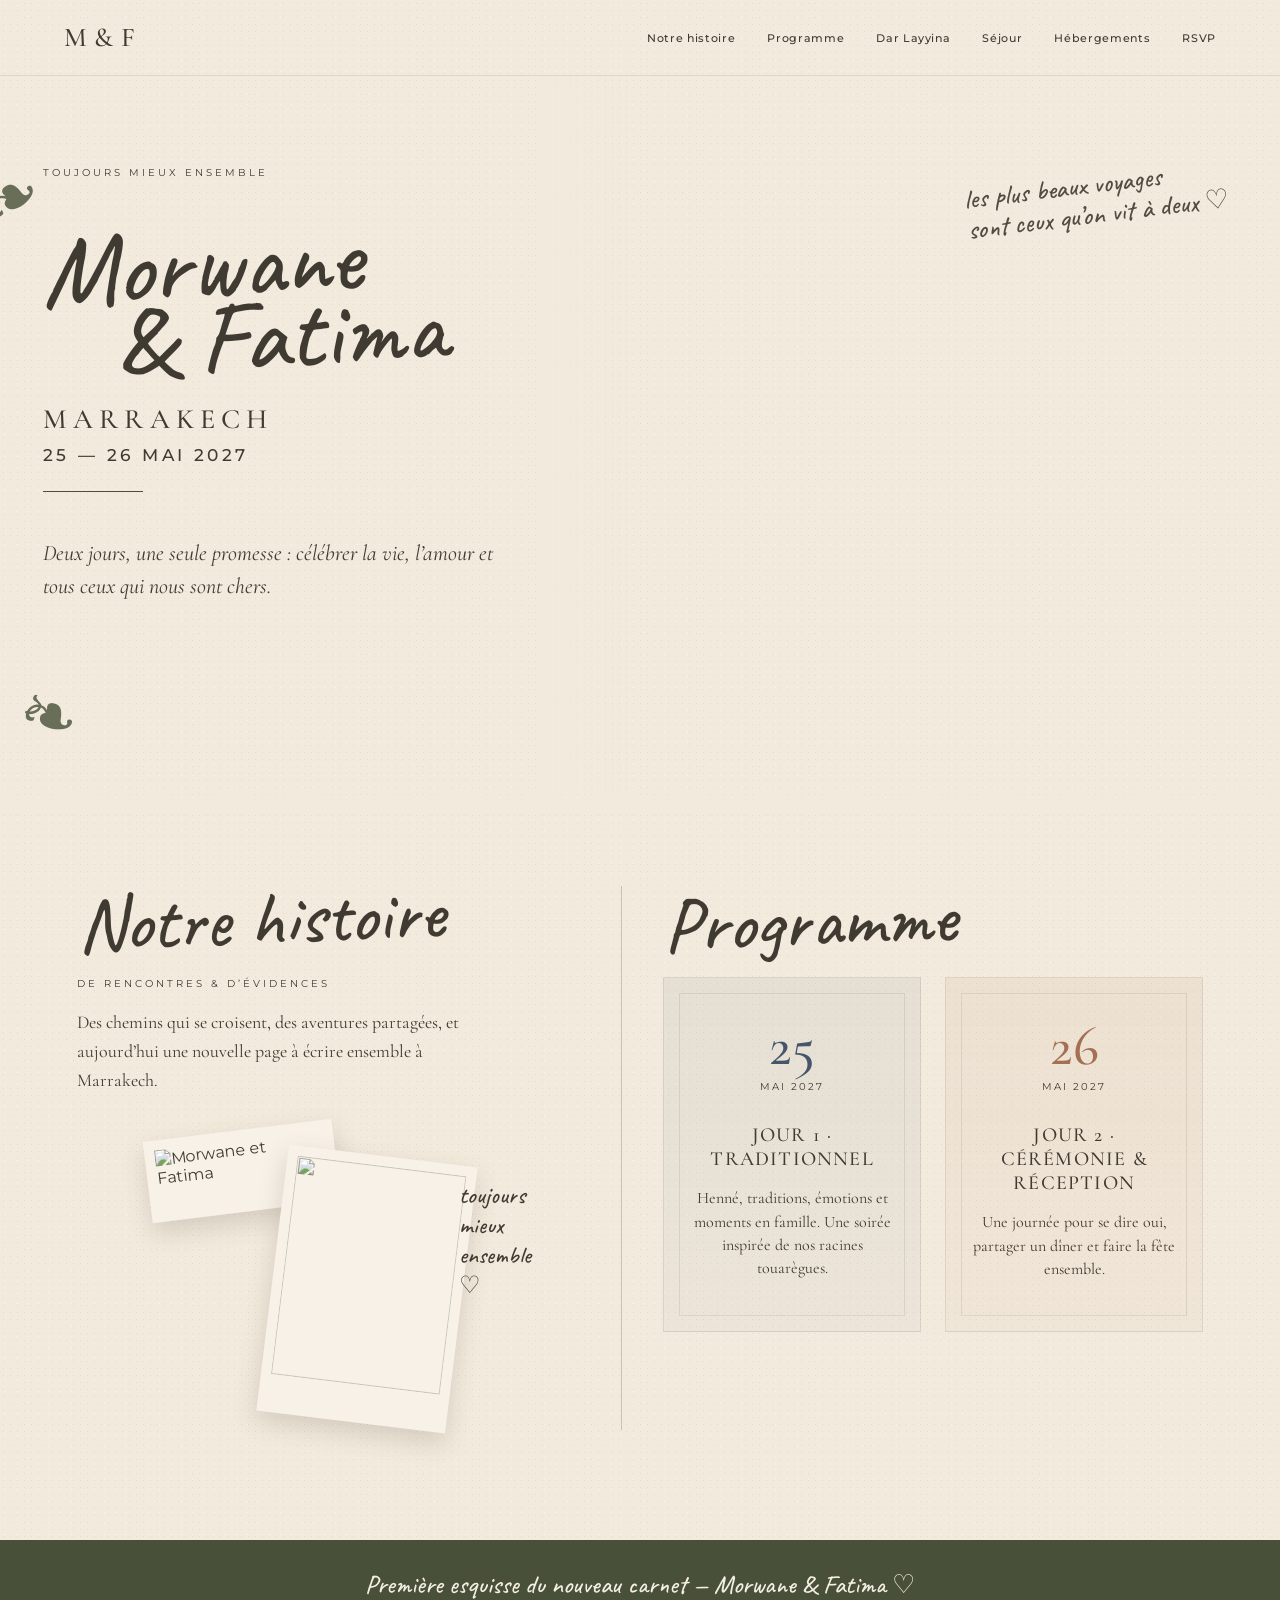
==== index.html @ 45aa983f "Add editorial wedding preview" ====
<!doctype html>
<html lang="fr">
<head>
<meta charset="utf-8">
<meta name="viewport" content="width=device-width,initial-scale=1">
<meta name="robots" content="noindex,nofollow">
<title>Morwane & Fatima — Nouvelle direction</title>
<link rel="preconnect" href="https://fonts.googleapis.com">
<link rel="preconnect" href="https://fonts.gstatic.com" crossorigin>
<link href="https://fonts.googleapis.com/css2?family=Cormorant+Garamond:ital,wght@0,400;0,500;1,400&family=Caveat:wght@400;500&family=Montserrat:wght@300;400;500&display=swap" rel="stylesheet">
<style>
:root{--paper:#f2eadc;--paper2:#e9dfcf;--ink:#403b32;--olive:#485039;--indigo:#46556a;--terra:#a56f54;--line:#aaa08f}
*{box-sizing:border-box}html{scroll-behavior:smooth}body{margin:0;color:var(--ink);font-family:Montserrat,sans-serif;background:#d8d0c2}
.paper{max-width:1500px;margin:auto;background:var(--paper);overflow:hidden;box-shadow:0 0 70px #7d756955}
.texture{background-image:radial-gradient(#6d62561c .65px,transparent .7px),radial-gradient(#fff8 .7px,transparent .8px);background-size:7px 7px,11px 11px}
nav{height:76px;display:flex;align-items:center;gap:32px;padding:0 5%;font:500 11px Montserrat;letter-spacing:.06em;border-bottom:1px solid #5e574d22}
nav .mark{font:500 27px "Cormorant Garamond";margin-right:auto}nav a{color:inherit;text-decoration:none}nav a:hover{opacity:.55}
.hero{min-height:720px;display:grid;grid-template-columns:42% 58%;position:relative}
.hero-copy{padding:90px 6% 70px 8%;position:relative;z-index:2}.eyebrow{font-size:10px;letter-spacing:.3em;text-transform:uppercase}
.hand{font-family:Caveat,cursive;font-weight:400}.hero h1{font:500 clamp(65px,8vw,125px)/.72 Caveat,cursive;margin:45px 0 32px;transform:rotate(-3deg)}
.hero h1 span{display:block;margin-left:70px}.place{font:500 28px/1.2 "Cormorant Garamond";letter-spacing:.22em}.date{font:500 17px Montserrat;letter-spacing:.2em;margin-top:8px}
.promise{font:italic 22px/1.5 "Cormorant Garamond";max-width:450px;margin-top:45px}.olive-line{height:1px;width:100px;background:var(--olive);margin:26px 0}
.hero-photo{min-height:720px;background:linear-gradient(90deg,var(--paper) 0%,transparent 12%),url('https://raw.githubusercontent.com/Morwane-Fatima-Mariage2027/morwane-fatima-destination-weddind/main/couple.jpeg') center/cover;position:relative}
.hero-photo:after{content:"les plus beaux voyages\A sont ceux qu’on vit à deux ♡";white-space:pre;position:absolute;right:7%;top:13%;font:500 27px/1.1 Caveat;color:#514c41;transform:rotate(-7deg)}
.leaf{position:absolute;font:70px/1 serif;color:var(--olive);opacity:.8}.leaf.one{left:-18px;top:88px;transform:rotate(-28deg)}.leaf.two{left:20px;bottom:45px;transform:rotate(18deg)}
.torn{position:relative}.torn:before{content:"";position:absolute;z-index:5;top:-18px;left:0;right:0;height:35px;background:var(--paper);clip-path:polygon(0 43%,3% 59%,6% 37%,9% 58%,12% 42%,15% 62%,18% 38%,21% 55%,24% 40%,27% 61%,30% 44%,33% 57%,36% 36%,39% 59%,42% 43%,45% 62%,48% 39%,51% 56%,54% 40%,57% 60%,60% 42%,63% 58%,66% 38%,69% 61%,72% 43%,75% 56%,78% 39%,81% 62%,84% 41%,87% 57%,90% 38%,93% 59%,96% 42%,100% 55%,100% 100%,0 100%)}
.story-program{display:grid;grid-template-columns:1fr 1.25fr;padding:90px 6% 110px;gap:7%;position:relative}
.section-title{font:500 clamp(52px,6vw,90px)/.8 Caveat;margin:0 0 30px;transform:rotate(-2deg)}
.story{position:relative}.story p{font:18px/1.6 "Cormorant Garamond";max-width:420px}.polaroids{height:300px;margin-top:35px;position:relative}
.polaroid{position:absolute;background:#f7f1e7;padding:10px 10px 34px;box-shadow:0 10px 24px #534b4030;width:190px}.polaroid img{width:100%;height:220px;object-fit:cover;filter:saturate(.75) sepia(.15)}.p1{left:15%;transform:rotate(-7deg)}.p2{left:42%;top:25px;transform:rotate(7deg)}.note{position:absolute;font:500 24px Caveat;transform:rotate(-7deg)}
.programme{border-left:1px solid #766d5d55;padding-left:7%}.days{display:grid;grid-template-columns:1fr 1fr;gap:24px}
.day{min-height:300px;padding:34px 26px;text-align:center;position:relative;background:#ffffff24;border:1px solid #71695925}
.day:before{content:"";position:absolute;inset:15px;border:1px solid #6d665925;pointer-events:none}.day.one{background:linear-gradient(#59667d16,#59667d0b)}.day.two{background:linear-gradient(#b17c5b16,#b17c5b0b)}
.day .num{font:500 56px "Cormorant Garamond";color:var(--indigo)}.day.two .num{color:var(--terra)}.day .month{font-size:10px;letter-spacing:.2em}.day h3{font:500 20px "Cormorant Garamond";letter-spacing:.06em;text-transform:uppercase;margin:30px 0 15px}.day p{font:16px/1.45 "Cormorant Garamond"}
.preview-note{text-align:center;padding:28px;background:var(--olive);color:#f4eee3;font:500 26px Caveat}
@media(max-width:800px){nav{gap:12px;padding:0 4%}nav a:not(.mark){display:none}.hero{grid-template-columns:1fr;min-height:0}.hero-copy{padding:55px 8% 40px}.hero h1{font-size:74px;margin:32px 0}.hero-photo{min-height:64vh;background-image:linear-gradient(180deg,var(--paper) 0%,transparent 13%),url('https://raw.githubusercontent.com/Morwane-Fatima-Mariage2027/morwane-fatima-destination-weddind/main/couple.jpeg')}.story-program{grid-template-columns:1fr;padding:75px 8%;gap:80px}.programme{border-left:0;padding-left:0}.days{grid-template-columns:1fr}.polaroids{height:280px}.polaroid{width:160px}.polaroid img{height:185px}.p1{left:5%}.p2{left:45%}}
</style>
</head>
<body><main class="paper texture">
<nav><a class="mark">M & F</a><a href="#story">Notre histoire</a><a href="#programme">Programme</a><a>Dar Layyina</a><a>Séjour</a><a>Hébergements</a><a>RSVP</a></nav>
<section class="hero">
<div class="hero-copy"><span class="leaf one">❧</span><div class="eyebrow">Toujours mieux ensemble</div><h1>Morwane<span>& Fatima</span></h1><div class="place">MARRAKECH</div><div class="date">25 — 26 MAI 2027</div><div class="olive-line"></div><p class="promise">Deux jours, une seule promesse : célébrer la vie, l’amour et tous ceux qui nous sont chers.</p><span class="leaf two">❧</span></div>
<div class="hero-photo"></div>
</section>
<section class="story-program torn" id="story">
<div class="story"><h2 class="section-title">Notre histoire</h2><div class="eyebrow">De rencontres & d’évidences</div><p>Des chemins qui se croisent, des aventures partagées, et aujourd’hui une nouvelle page à écrire ensemble à Marrakech.</p><div class="polaroids"><div class="polaroid p1"><img src="https://raw.githubusercontent.com/Morwane-Fatima-Mariage2027/morwane-fatima-destination-weddind/main/couple.jpeg" alt="Morwane et Fatima"></div><div class="polaroid p2"><img src="https://raw.githubusercontent.com/Morwane-Fatima-Mariage2027/morwane-fatima-destination-weddind/main/couple.jpeg" alt=""><span class="note">toujours mieux ensemble ♡</span></div></div></div>
<div class="programme" id="programme"><h2 class="section-title">Programme</h2><div class="days"><article class="day one"><div class="num">25</div><div class="month">MAI 2027</div><h3>Jour 1 · Traditionnel</h3><p>Henné, traditions, émotions et moments en famille. Une soirée inspirée de nos racines touarègues.</p></article><article class="day two"><div class="num">26</div><div class="month">MAI 2027</div><h3>Jour 2 · Cérémonie & réception</h3><p>Une journée pour se dire oui, partager un dîner et faire la fête ensemble.</p></article></div></div>
</section>
<div class="preview-note">Première esquisse du nouveau carnet — Morwane & Fatima ♡</div>
</main></body></html>
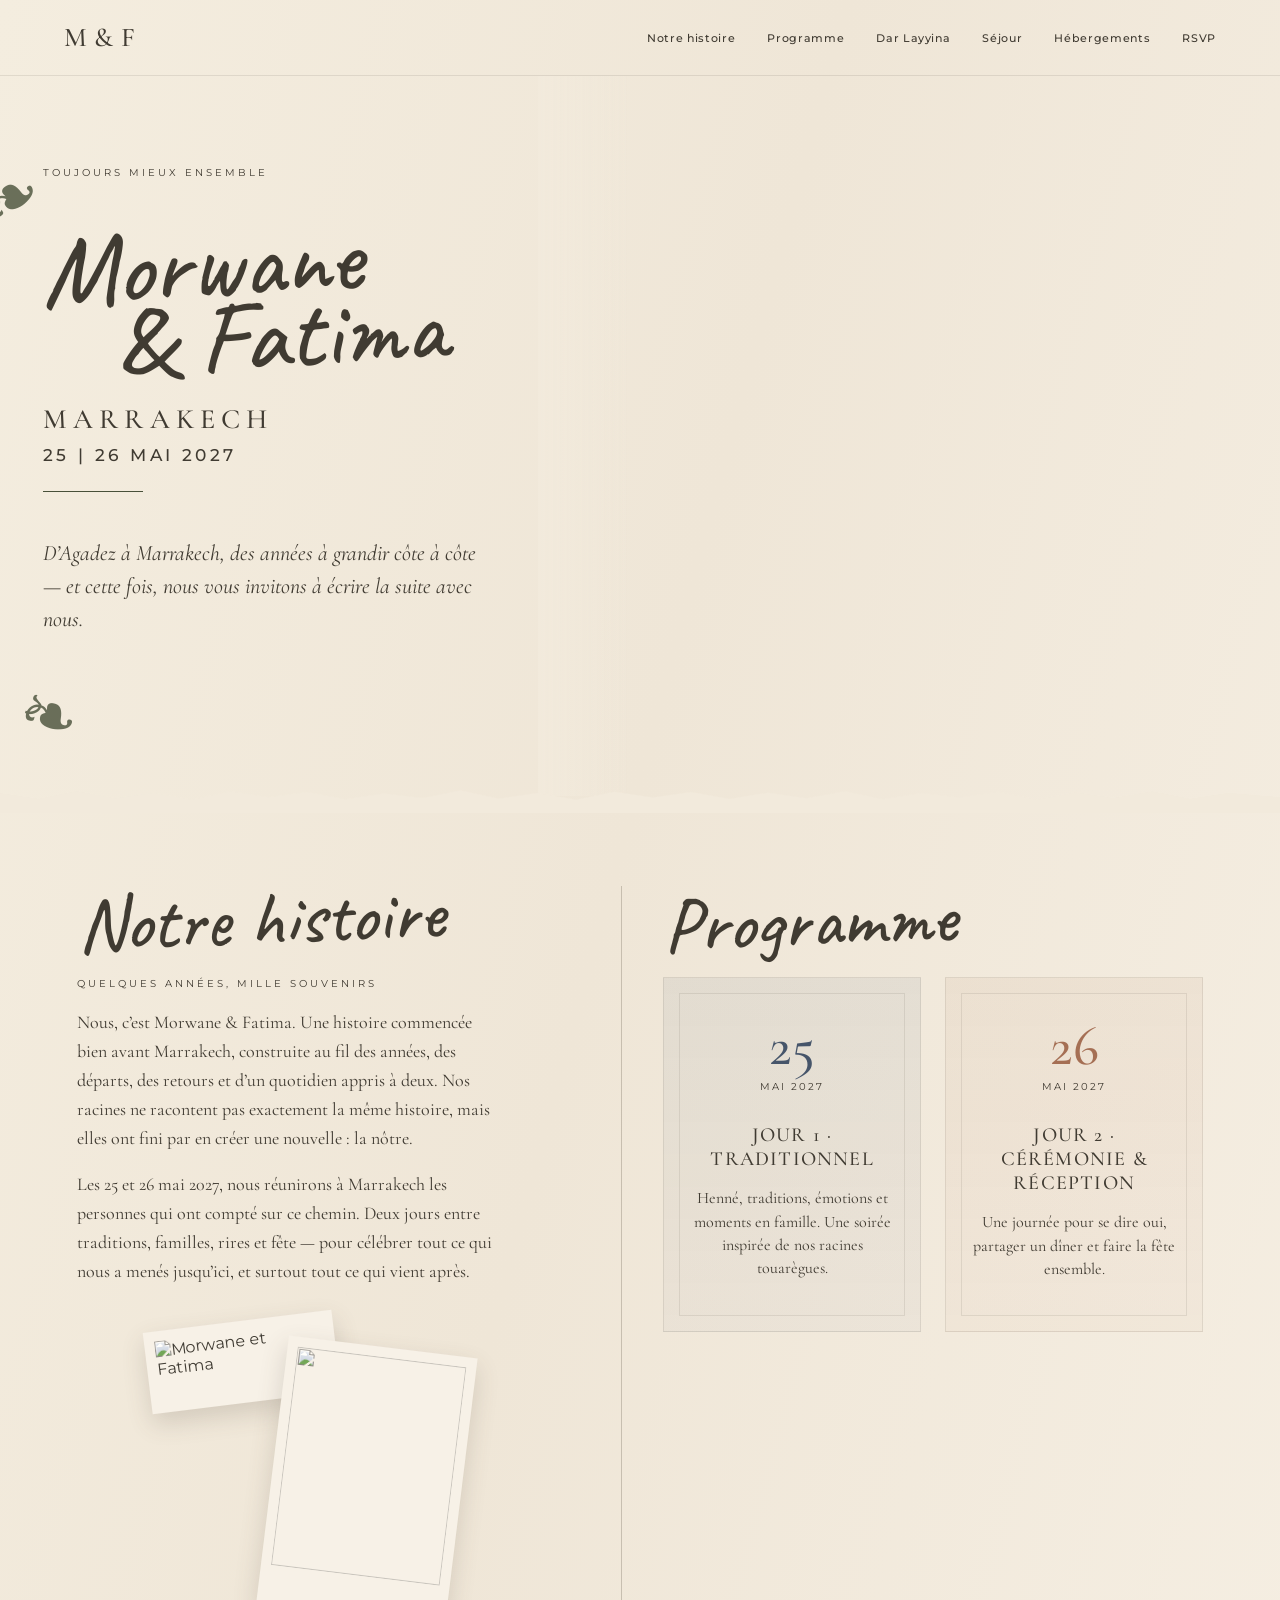
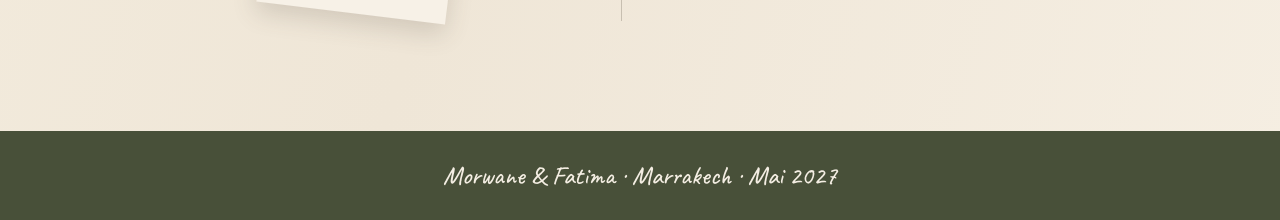
==== commit a1534e60: "Refine editorial layout and personal story" ====
--- a/index.html
+++ b/index.html
@@ -12,7 +12,7 @@
 :root{--paper:#f2eadc;--paper2:#e9dfcf;--ink:#403b32;--olive:#485039;--indigo:#46556a;--terra:#a56f54;--line:#aaa08f}
 *{box-sizing:border-box}html{scroll-behavior:smooth}body{margin:0;color:var(--ink);font-family:Montserrat,sans-serif;background:#d8d0c2}
 .paper{max-width:1500px;margin:auto;background:var(--paper);overflow:hidden;box-shadow:0 0 70px #7d756955}
-.texture{background-image:radial-gradient(#6d62561c .65px,transparent .7px),radial-gradient(#fff8 .7px,transparent .8px);background-size:7px 7px,11px 11px}
+.texture{background:linear-gradient(105deg,#f4eddf 0%,#efe6d7 48%,#f5eee2 100%)}
 nav{height:76px;display:flex;align-items:center;gap:32px;padding:0 5%;font:500 11px Montserrat;letter-spacing:.06em;border-bottom:1px solid #5e574d22}
 nav .mark{font:500 27px "Cormorant Garamond";margin-right:auto}nav a{color:inherit;text-decoration:none}nav a:hover{opacity:.55}
 .hero{min-height:720px;display:grid;grid-template-columns:42% 58%;position:relative}
@@ -21,7 +21,7 @@
 .hero h1 span{display:block;margin-left:70px}.place{font:500 28px/1.2 "Cormorant Garamond";letter-spacing:.22em}.date{font:500 17px Montserrat;letter-spacing:.2em;margin-top:8px}
 .promise{font:italic 22px/1.5 "Cormorant Garamond";max-width:450px;margin-top:45px}.olive-line{height:1px;width:100px;background:var(--olive);margin:26px 0}
 .hero-photo{min-height:720px;background:linear-gradient(90deg,var(--paper) 0%,transparent 12%),url('https://raw.githubusercontent.com/Morwane-Fatima-Mariage2027/morwane-fatima-destination-weddind/main/couple.jpeg') center/cover;position:relative}
-.hero-photo:after{content:"les plus beaux voyages\A sont ceux qu’on vit à deux ♡";white-space:pre;position:absolute;right:7%;top:13%;font:500 27px/1.1 Caveat;color:#514c41;transform:rotate(-7deg)}
+
 .leaf{position:absolute;font:70px/1 serif;color:var(--olive);opacity:.8}.leaf.one{left:-18px;top:88px;transform:rotate(-28deg)}.leaf.two{left:20px;bottom:45px;transform:rotate(18deg)}
 .torn{position:relative}.torn:before{content:"";position:absolute;z-index:5;top:-18px;left:0;right:0;height:35px;background:var(--paper);clip-path:polygon(0 43%,3% 59%,6% 37%,9% 58%,12% 42%,15% 62%,18% 38%,21% 55%,24% 40%,27% 61%,30% 44%,33% 57%,36% 36%,39% 59%,42% 43%,45% 62%,48% 39%,51% 56%,54% 40%,57% 60%,60% 42%,63% 58%,66% 38%,69% 61%,72% 43%,75% 56%,78% 39%,81% 62%,84% 41%,87% 57%,90% 38%,93% 59%,96% 42%,100% 55%,100% 100%,0 100%)}
 .story-program{display:grid;grid-template-columns:1fr 1.25fr;padding:90px 6% 110px;gap:7%;position:relative}
@@ -39,12 +39,12 @@
 <body><main class="paper texture">
 <nav><a class="mark">M & F</a><a href="#story">Notre histoire</a><a href="#programme">Programme</a><a>Dar Layyina</a><a>Séjour</a><a>Hébergements</a><a>RSVP</a></nav>
 <section class="hero">
-<div class="hero-copy"><span class="leaf one">❧</span><div class="eyebrow">Toujours mieux ensemble</div><h1>Morwane<span>& Fatima</span></h1><div class="place">MARRAKECH</div><div class="date">25 — 26 MAI 2027</div><div class="olive-line"></div><p class="promise">Deux jours, une seule promesse : célébrer la vie, l’amour et tous ceux qui nous sont chers.</p><span class="leaf two">❧</span></div>
+<div class="hero-copy"><span class="leaf one">❧</span><div class="eyebrow">Toujours mieux ensemble</div><h1>Morwane<span>& Fatima</span></h1><div class="place">MARRAKECH</div><div class="date">25 <span aria-hidden="true">|</span> 26 MAI 2027</div><div class="olive-line"></div><p class="promise">D’Agadez à Marrakech, des années à grandir côte à côte — et cette fois, nous vous invitons à écrire la suite avec nous.</p><span class="leaf two">❧</span></div>
 <div class="hero-photo"></div>
 </section>
 <section class="story-program torn" id="story">
-<div class="story"><h2 class="section-title">Notre histoire</h2><div class="eyebrow">De rencontres & d’évidences</div><p>Des chemins qui se croisent, des aventures partagées, et aujourd’hui une nouvelle page à écrire ensemble à Marrakech.</p><div class="polaroids"><div class="polaroid p1"><img src="https://raw.githubusercontent.com/Morwane-Fatima-Mariage2027/morwane-fatima-destination-weddind/main/couple.jpeg" alt="Morwane et Fatima"></div><div class="polaroid p2"><img src="https://raw.githubusercontent.com/Morwane-Fatima-Mariage2027/morwane-fatima-destination-weddind/main/couple.jpeg" alt=""><span class="note">toujours mieux ensemble ♡</span></div></div></div>
+<div class="story"><h2 class="section-title">Notre histoire</h2><div class="eyebrow">Quelques années, mille souvenirs</div><p>Nous, c’est Morwane & Fatima. Une histoire commencée bien avant Marrakech, construite au fil des années, des départs, des retours et d’un quotidien appris à deux. Nos racines ne racontent pas exactement la même histoire, mais elles ont fini par en créer une nouvelle : la nôtre.</p><p>Les 25 et 26 mai 2027, nous réunirons à Marrakech les personnes qui ont compté sur ce chemin. Deux jours entre traditions, familles, rires et fête — pour célébrer tout ce qui nous a menés jusqu’ici, et surtout tout ce qui vient après.</p><div class="polaroids"><div class="polaroid p1"><img src="https://raw.githubusercontent.com/Morwane-Fatima-Mariage2027/morwane-fatima-destination-weddind/main/couple.jpeg" alt="Morwane et Fatima"></div><div class="polaroid p2"><img src="https://raw.githubusercontent.com/Morwane-Fatima-Mariage2027/morwane-fatima-destination-weddind/main/couple.jpeg" alt=""></div></div></div>
 <div class="programme" id="programme"><h2 class="section-title">Programme</h2><div class="days"><article class="day one"><div class="num">25</div><div class="month">MAI 2027</div><h3>Jour 1 · Traditionnel</h3><p>Henné, traditions, émotions et moments en famille. Une soirée inspirée de nos racines touarègues.</p></article><article class="day two"><div class="num">26</div><div class="month">MAI 2027</div><h3>Jour 2 · Cérémonie & réception</h3><p>Une journée pour se dire oui, partager un dîner et faire la fête ensemble.</p></article></div></div>
 </section>
-<div class="preview-note">Première esquisse du nouveau carnet — Morwane & Fatima ♡</div>
+<div class="preview-note">Morwane & Fatima · Marrakech · Mai 2027</div>
 </main></body></html>
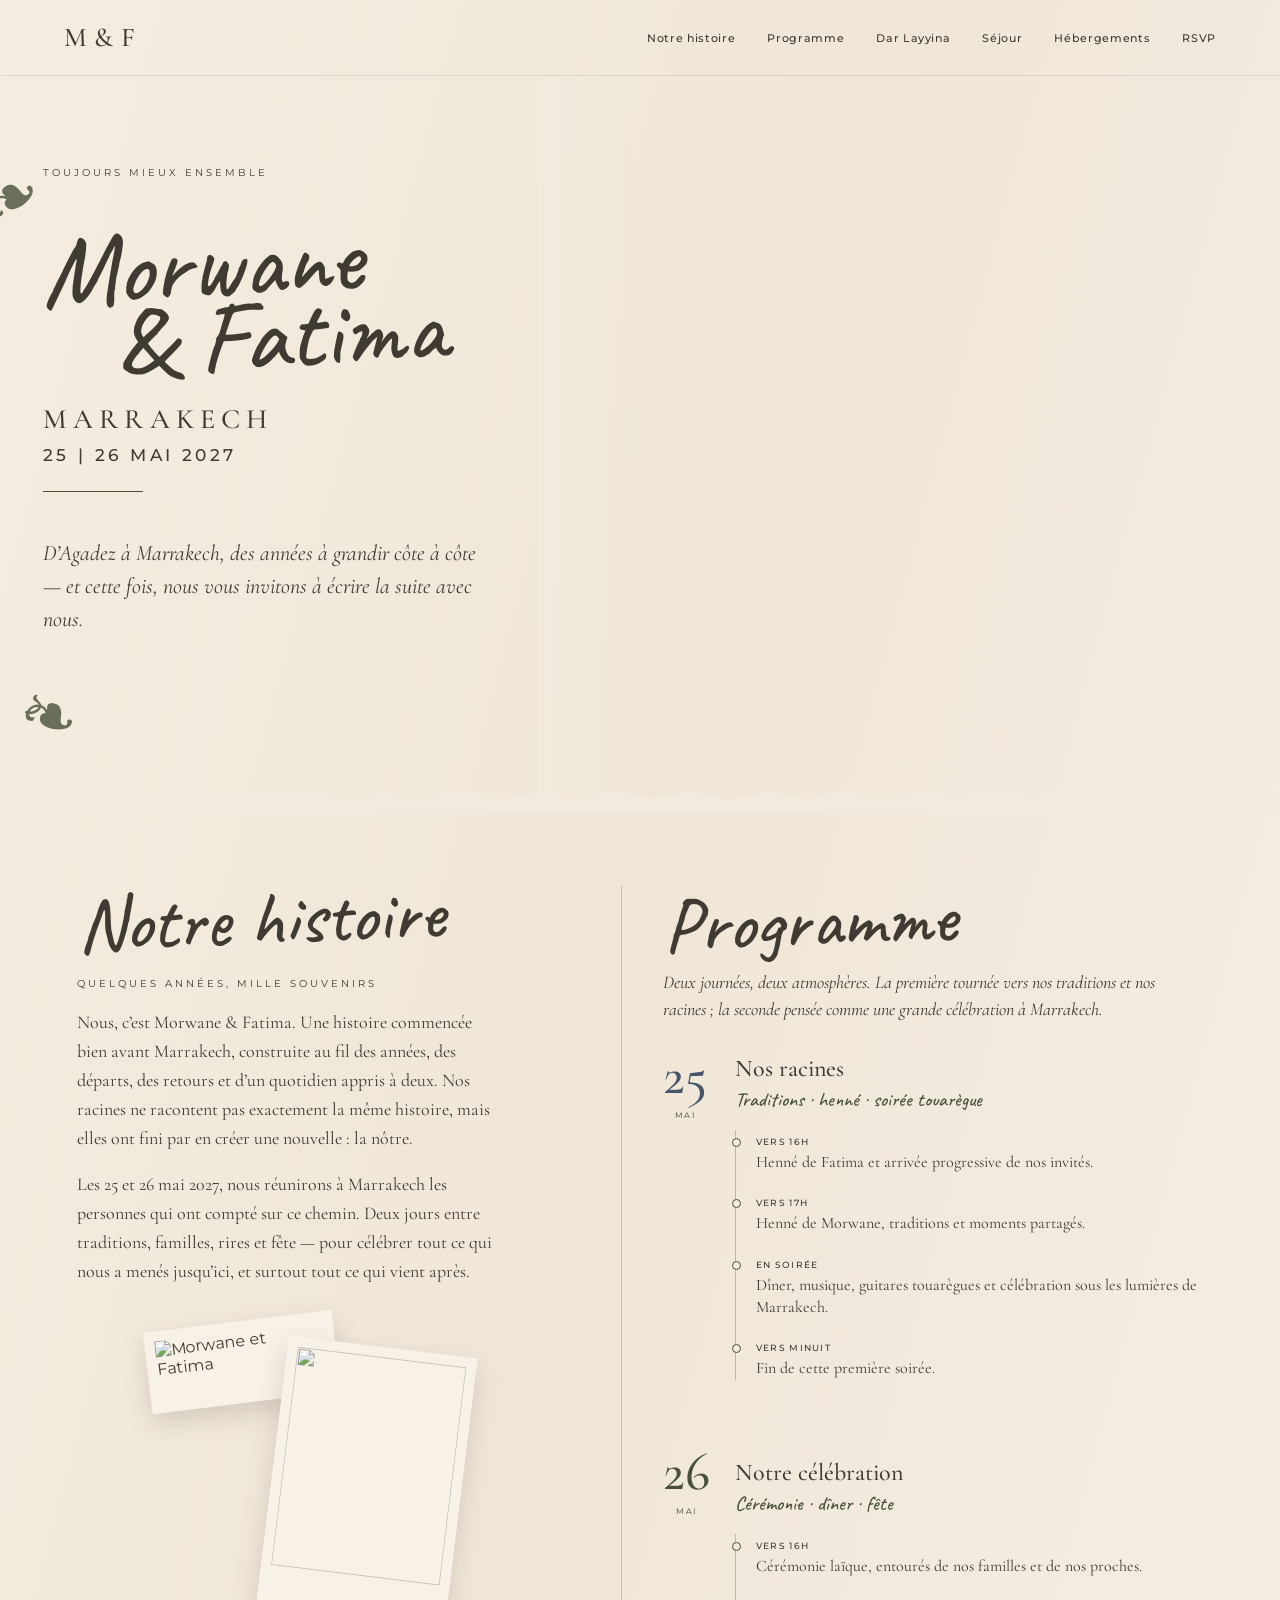
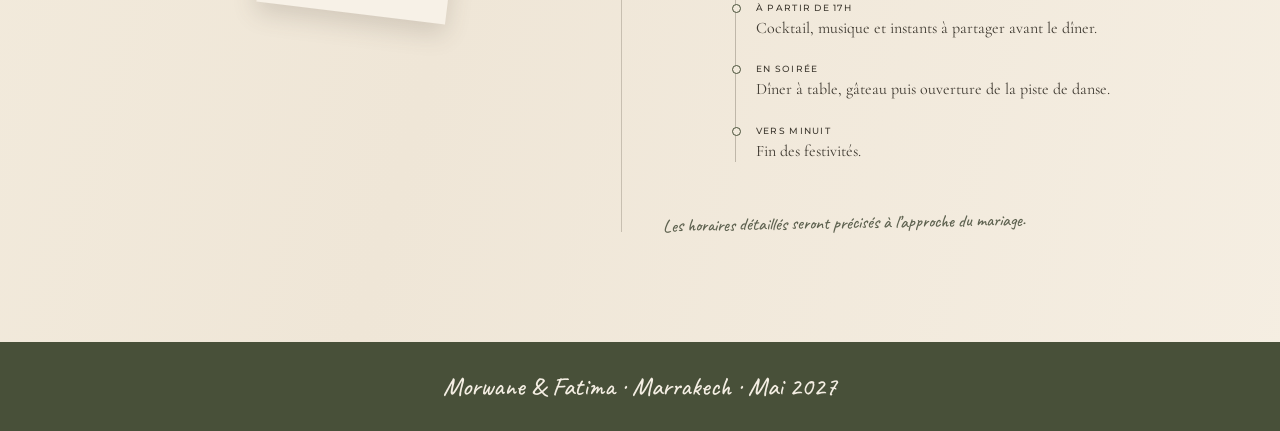
==== commit 33ff19b4: "Turn programme into editorial wedding timeline" ====
--- a/index.html
+++ b/index.html
@@ -28,10 +28,7 @@
 .section-title{font:500 clamp(52px,6vw,90px)/.8 Caveat;margin:0 0 30px;transform:rotate(-2deg)}
 .story{position:relative}.story p{font:18px/1.6 "Cormorant Garamond";max-width:420px}.polaroids{height:300px;margin-top:35px;position:relative}
 .polaroid{position:absolute;background:#f7f1e7;padding:10px 10px 34px;box-shadow:0 10px 24px #534b4030;width:190px}.polaroid img{width:100%;height:220px;object-fit:cover;filter:saturate(.75) sepia(.15)}.p1{left:15%;transform:rotate(-7deg)}.p2{left:42%;top:25px;transform:rotate(7deg)}.note{position:absolute;font:500 24px Caveat;transform:rotate(-7deg)}
-.programme{border-left:1px solid #766d5d55;padding-left:7%}.days{display:grid;grid-template-columns:1fr 1fr;gap:24px}
-.day{min-height:300px;padding:34px 26px;text-align:center;position:relative;background:#ffffff24;border:1px solid #71695925}
-.day:before{content:"";position:absolute;inset:15px;border:1px solid #6d665925;pointer-events:none}.day.one{background:linear-gradient(#59667d16,#59667d0b)}.day.two{background:linear-gradient(#b17c5b16,#b17c5b0b)}
-.day .num{font:500 56px "Cormorant Garamond";color:var(--indigo)}.day.two .num{color:var(--terra)}.day .month{font-size:10px;letter-spacing:.2em}.day h3{font:500 20px "Cormorant Garamond";letter-spacing:.06em;text-transform:uppercase;margin:30px 0 15px}.day p{font:16px/1.45 "Cormorant Garamond"}
+.programme{border-left:1px solid #766d5d55;padding-left:7%}.programme-intro{font:italic 18px/1.45 "Cormorant Garamond";max-width:520px;margin:-8px 0 34px}.days{display:grid;gap:46px}.day{position:relative;padding:0 0 8px 72px;min-height:0}.day+.day{padding-top:8px}.day-date{position:absolute;left:0;top:-7px;text-align:center}.day-date .num{display:block;font:500 54px/1 "Cormorant Garamond";color:var(--indigo)}.day.two .day-date .num{color:var(--olive)}.day-date .month{font-size:8px;letter-spacing:.18em}.day h3{font:500 24px/1.05 "Cormorant Garamond";margin:0 0 6px}.day .mood{font:500 20px Caveat;color:var(--olive);margin:0 0 18px}.timeline{border-left:1px solid #756c5e66;padding-left:20px}.moment{position:relative;margin:0 0 18px}.moment:before{content:"";position:absolute;left:-24px;top:8px;width:7px;height:7px;border-radius:50%;background:var(--paper);border:1px solid var(--olive)}.time{font:500 9px Montserrat;letter-spacing:.14em;text-transform:uppercase}.moment p{font:16px/1.35 "Cormorant Garamond";margin:3px 0}.programme-note{font:500 18px Caveat;margin:22px 0 0;transform:rotate(-1deg);color:#5e6250}
 .preview-note{text-align:center;padding:28px;background:var(--olive);color:#f4eee3;font:500 26px Caveat}
 @media(max-width:800px){nav{gap:12px;padding:0 4%}nav a:not(.mark){display:none}.hero{grid-template-columns:1fr;min-height:0}.hero-copy{padding:55px 8% 40px}.hero h1{font-size:74px;margin:32px 0}.hero-photo{min-height:64vh;background-image:linear-gradient(180deg,var(--paper) 0%,transparent 13%),url('https://raw.githubusercontent.com/Morwane-Fatima-Mariage2027/morwane-fatima-destination-weddind/main/couple.jpeg')}.story-program{grid-template-columns:1fr;padding:75px 8%;gap:80px}.programme{border-left:0;padding-left:0}.days{grid-template-columns:1fr}.polaroids{height:280px}.polaroid{width:160px}.polaroid img{height:185px}.p1{left:5%}.p2{left:45%}}
 </style>
@@ -44,7 +41,7 @@
 </section>
 <section class="story-program torn" id="story">
 <div class="story"><h2 class="section-title">Notre histoire</h2><div class="eyebrow">Quelques années, mille souvenirs</div><p>Nous, c’est Morwane & Fatima. Une histoire commencée bien avant Marrakech, construite au fil des années, des départs, des retours et d’un quotidien appris à deux. Nos racines ne racontent pas exactement la même histoire, mais elles ont fini par en créer une nouvelle : la nôtre.</p><p>Les 25 et 26 mai 2027, nous réunirons à Marrakech les personnes qui ont compté sur ce chemin. Deux jours entre traditions, familles, rires et fête — pour célébrer tout ce qui nous a menés jusqu’ici, et surtout tout ce qui vient après.</p><div class="polaroids"><div class="polaroid p1"><img src="https://raw.githubusercontent.com/Morwane-Fatima-Mariage2027/morwane-fatima-destination-weddind/main/couple.jpeg" alt="Morwane et Fatima"></div><div class="polaroid p2"><img src="https://raw.githubusercontent.com/Morwane-Fatima-Mariage2027/morwane-fatima-destination-weddind/main/couple.jpeg" alt=""></div></div></div>
-<div class="programme" id="programme"><h2 class="section-title">Programme</h2><div class="days"><article class="day one"><div class="num">25</div><div class="month">MAI 2027</div><h3>Jour 1 · Traditionnel</h3><p>Henné, traditions, émotions et moments en famille. Une soirée inspirée de nos racines touarègues.</p></article><article class="day two"><div class="num">26</div><div class="month">MAI 2027</div><h3>Jour 2 · Cérémonie & réception</h3><p>Une journée pour se dire oui, partager un dîner et faire la fête ensemble.</p></article></div></div>
+<div class="programme" id="programme"><h2 class="section-title">Programme</h2><p class="programme-intro">Deux journées, deux atmosphères. La première tournée vers nos traditions et nos racines ; la seconde pensée comme une grande célébration à Marrakech.</p><div class="days"><article class="day one"><div class="day-date"><span class="num">25</span><span class="month">MAI</span></div><h3>Nos racines</h3><div class="mood">Traditions · henné · soirée touarègue</div><div class="timeline"><div class="moment"><span class="time">Vers 16h</span><p>Henné de Fatima et arrivée progressive de nos invités.</p></div><div class="moment"><span class="time">Vers 17h</span><p>Henné de Morwane, traditions et moments partagés.</p></div><div class="moment"><span class="time">En soirée</span><p>Dîner, musique, guitares touarègues et célébration sous les lumières de Marrakech.</p></div><div class="moment"><span class="time">Vers minuit</span><p>Fin de cette première soirée.</p></div></div></article><article class="day two"><div class="day-date"><span class="num">26</span><span class="month">MAI</span></div><h3>Notre célébration</h3><div class="mood">Cérémonie · dîner · fête</div><div class="timeline"><div class="moment"><span class="time">Vers 16h</span><p>Cérémonie laïque, entourés de nos familles et de nos proches.</p></div><div class="moment"><span class="time">À partir de 17h</span><p>Cocktail, musique et instants à partager avant le dîner.</p></div><div class="moment"><span class="time">En soirée</span><p>Dîner à table, gâteau puis ouverture de la piste de danse.</p></div><div class="moment"><span class="time">Vers minuit</span><p>Fin des festivités.</p></div></div></article></div><p class="programme-note">Les horaires détaillés seront précisés à l’approche du mariage.</p></div>
 </section>
 <div class="preview-note">Morwane & Fatima · Marrakech · Mai 2027</div>
 </main></body></html>
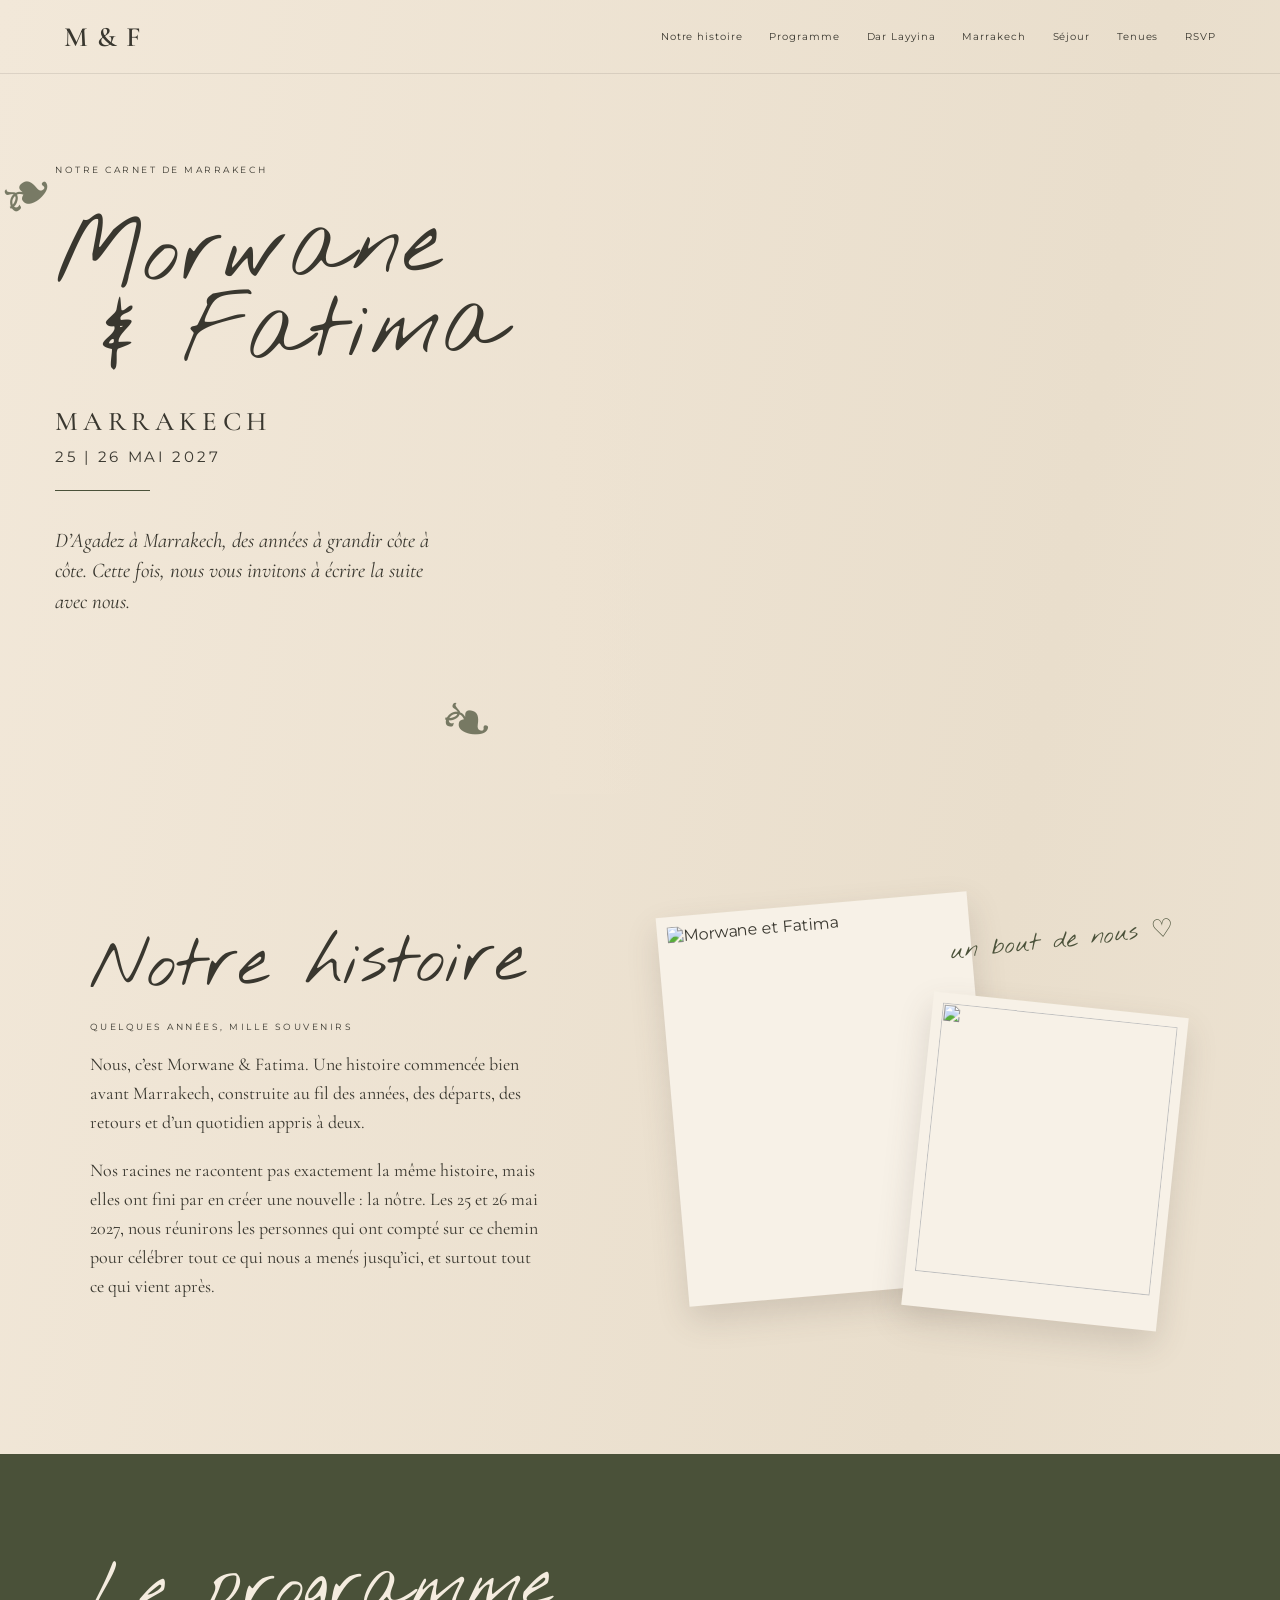
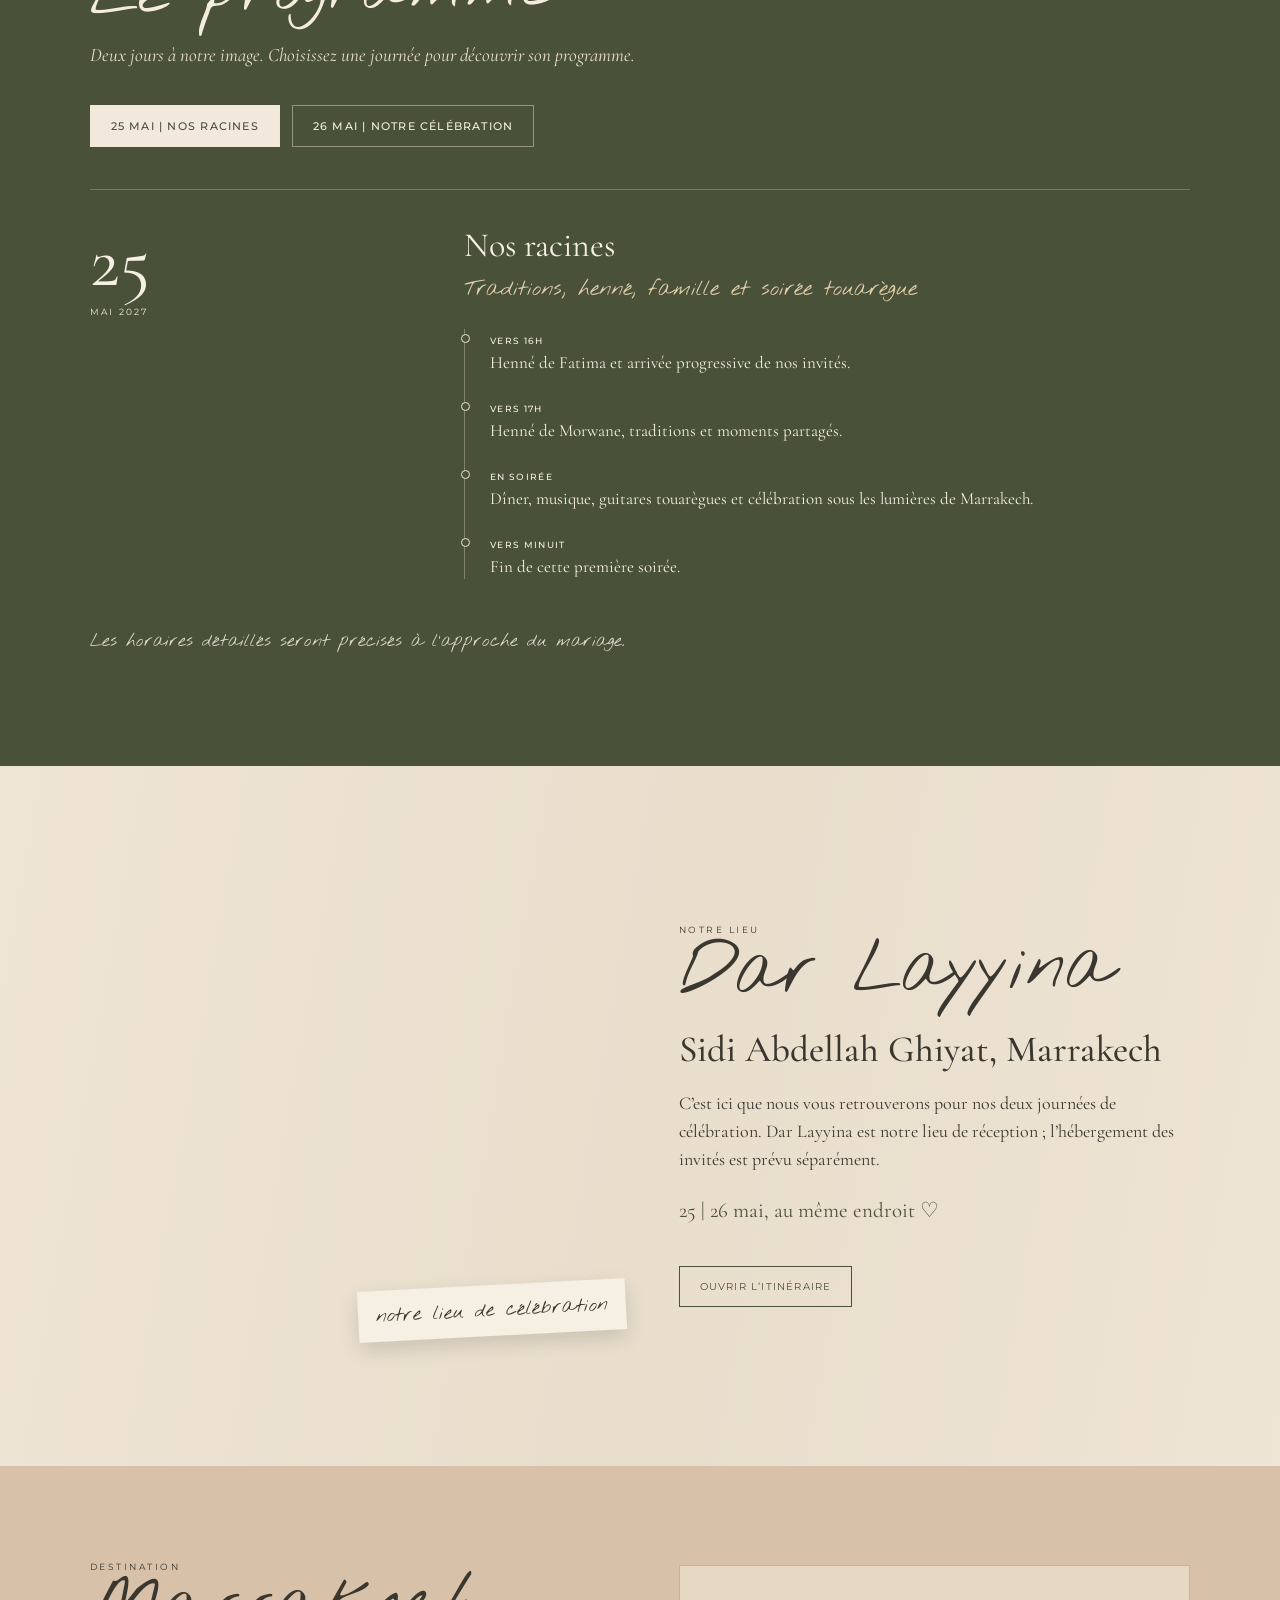
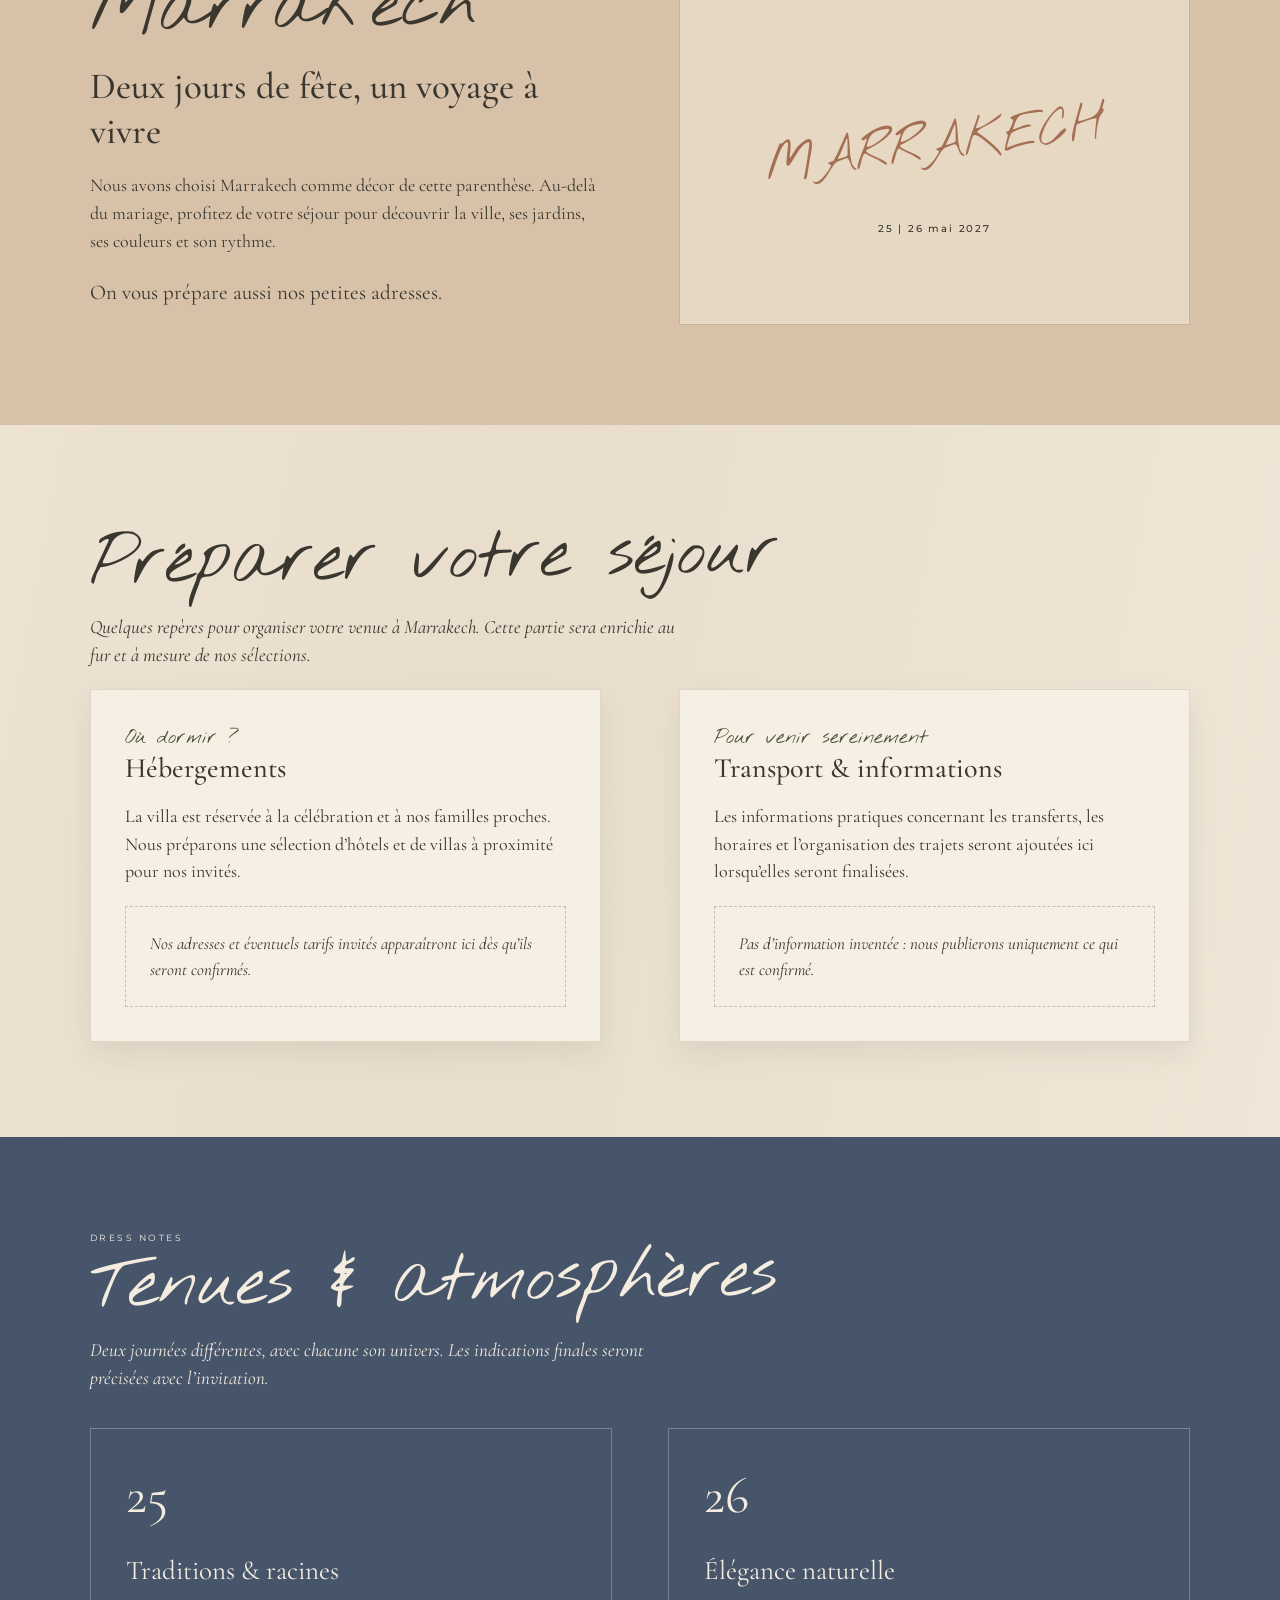
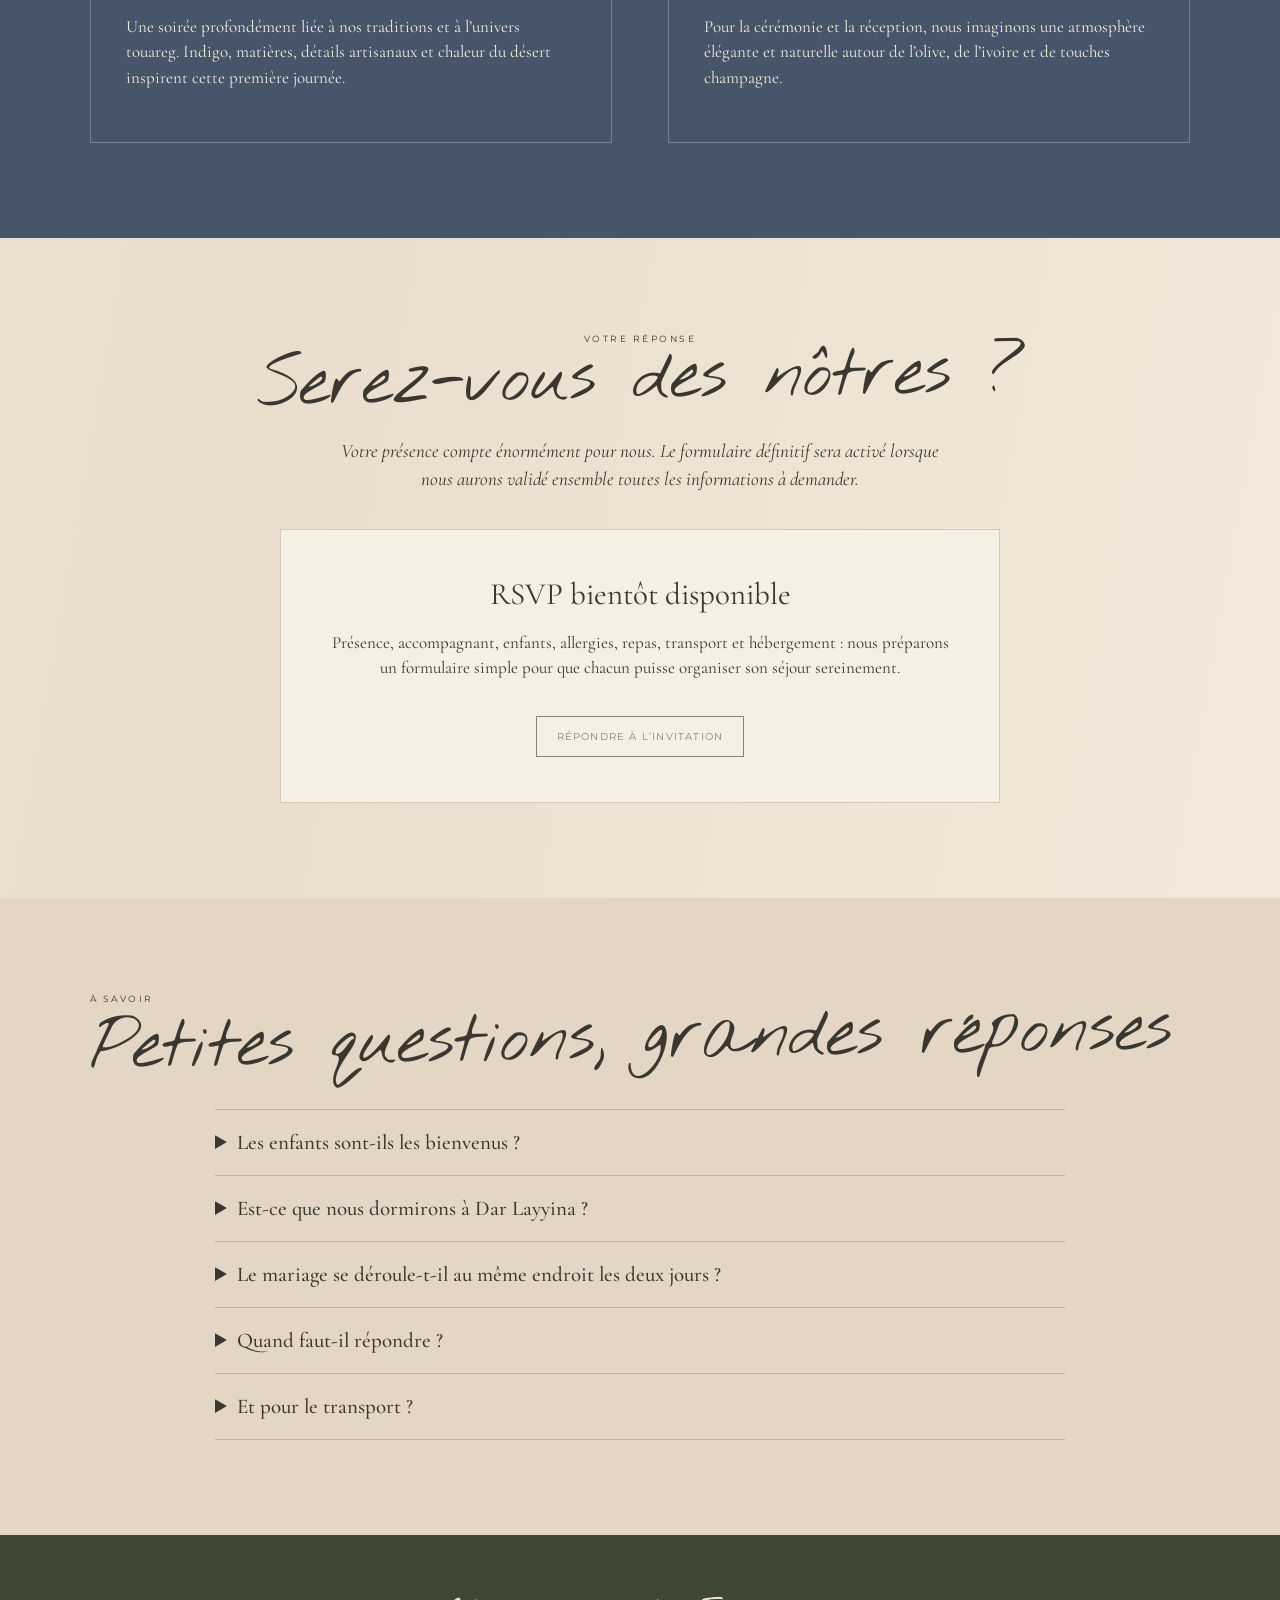
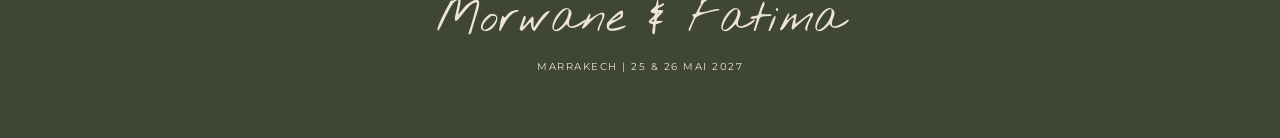
==== commit 85293e04: "Build full interactive wedding journal preview" ====
--- a/index.html
+++ b/index.html
@@ -1,47 +1,35 @@
 <!doctype html>
-<html lang="fr">
-<head>
-<meta charset="utf-8">
-<meta name="viewport" content="width=device-width,initial-scale=1">
-<meta name="robots" content="noindex,nofollow">
-<title>Morwane & Fatima — Nouvelle direction</title>
-<link rel="preconnect" href="https://fonts.googleapis.com">
-<link rel="preconnect" href="https://fonts.gstatic.com" crossorigin>
-<link href="https://fonts.googleapis.com/css2?family=Cormorant+Garamond:ital,wght@0,400;0,500;1,400&family=Caveat:wght@400;500&family=Montserrat:wght@300;400;500&display=swap" rel="stylesheet">
+<html lang="fr"><head><meta charset="utf-8"><meta name="viewport" content="width=device-width,initial-scale=1"><meta name="robots" content="noindex,nofollow"><title>Morwane & Fatima | Marrakech 2027</title>
+<link rel="preconnect" href="https://fonts.googleapis.com"><link rel="preconnect" href="https://fonts.gstatic.com" crossorigin>
+<link href="https://fonts.googleapis.com/css2?family=Cormorant+Garamond:ital,wght@0,400;0,500;0,600;1,400&family=Nothing+You+Could+Do&family=Montserrat:wght@300;400;500&display=swap" rel="stylesheet">
 <style>
-:root{--paper:#f2eadc;--paper2:#e9dfcf;--ink:#403b32;--olive:#485039;--indigo:#46556a;--terra:#a56f54;--line:#aaa08f}
-*{box-sizing:border-box}html{scroll-behavior:smooth}body{margin:0;color:var(--ink);font-family:Montserrat,sans-serif;background:#d8d0c2}
-.paper{max-width:1500px;margin:auto;background:var(--paper);overflow:hidden;box-shadow:0 0 70px #7d756955}
-.texture{background:linear-gradient(105deg,#f4eddf 0%,#efe6d7 48%,#f5eee2 100%)}
-nav{height:76px;display:flex;align-items:center;gap:32px;padding:0 5%;font:500 11px Montserrat;letter-spacing:.06em;border-bottom:1px solid #5e574d22}
-nav .mark{font:500 27px "Cormorant Garamond";margin-right:auto}nav a{color:inherit;text-decoration:none}nav a:hover{opacity:.55}
-.hero{min-height:720px;display:grid;grid-template-columns:42% 58%;position:relative}
-.hero-copy{padding:90px 6% 70px 8%;position:relative;z-index:2}.eyebrow{font-size:10px;letter-spacing:.3em;text-transform:uppercase}
-.hand{font-family:Caveat,cursive;font-weight:400}.hero h1{font:500 clamp(65px,8vw,125px)/.72 Caveat,cursive;margin:45px 0 32px;transform:rotate(-3deg)}
-.hero h1 span{display:block;margin-left:70px}.place{font:500 28px/1.2 "Cormorant Garamond";letter-spacing:.22em}.date{font:500 17px Montserrat;letter-spacing:.2em;margin-top:8px}
-.promise{font:italic 22px/1.5 "Cormorant Garamond";max-width:450px;margin-top:45px}.olive-line{height:1px;width:100px;background:var(--olive);margin:26px 0}
-.hero-photo{min-height:720px;background:linear-gradient(90deg,var(--paper) 0%,transparent 12%),url('https://raw.githubusercontent.com/Morwane-Fatima-Mariage2027/morwane-fatima-destination-weddind/main/couple.jpeg') center/cover;position:relative}
-
-.leaf{position:absolute;font:70px/1 serif;color:var(--olive);opacity:.8}.leaf.one{left:-18px;top:88px;transform:rotate(-28deg)}.leaf.two{left:20px;bottom:45px;transform:rotate(18deg)}
-.torn{position:relative}.torn:before{content:"";position:absolute;z-index:5;top:-18px;left:0;right:0;height:35px;background:var(--paper);clip-path:polygon(0 43%,3% 59%,6% 37%,9% 58%,12% 42%,15% 62%,18% 38%,21% 55%,24% 40%,27% 61%,30% 44%,33% 57%,36% 36%,39% 59%,42% 43%,45% 62%,48% 39%,51% 56%,54% 40%,57% 60%,60% 42%,63% 58%,66% 38%,69% 61%,72% 43%,75% 56%,78% 39%,81% 62%,84% 41%,87% 57%,90% 38%,93% 59%,96% 42%,100% 55%,100% 100%,0 100%)}
-.story-program{display:grid;grid-template-columns:1fr 1.25fr;padding:90px 6% 110px;gap:7%;position:relative}
-.section-title{font:500 clamp(52px,6vw,90px)/.8 Caveat;margin:0 0 30px;transform:rotate(-2deg)}
-.story{position:relative}.story p{font:18px/1.6 "Cormorant Garamond";max-width:420px}.polaroids{height:300px;margin-top:35px;position:relative}
-.polaroid{position:absolute;background:#f7f1e7;padding:10px 10px 34px;box-shadow:0 10px 24px #534b4030;width:190px}.polaroid img{width:100%;height:220px;object-fit:cover;filter:saturate(.75) sepia(.15)}.p1{left:15%;transform:rotate(-7deg)}.p2{left:42%;top:25px;transform:rotate(7deg)}.note{position:absolute;font:500 24px Caveat;transform:rotate(-7deg)}
-.programme{border-left:1px solid #766d5d55;padding-left:7%}.programme-intro{font:italic 18px/1.45 "Cormorant Garamond";max-width:520px;margin:-8px 0 34px}.days{display:grid;gap:46px}.day{position:relative;padding:0 0 8px 72px;min-height:0}.day+.day{padding-top:8px}.day-date{position:absolute;left:0;top:-7px;text-align:center}.day-date .num{display:block;font:500 54px/1 "Cormorant Garamond";color:var(--indigo)}.day.two .day-date .num{color:var(--olive)}.day-date .month{font-size:8px;letter-spacing:.18em}.day h3{font:500 24px/1.05 "Cormorant Garamond";margin:0 0 6px}.day .mood{font:500 20px Caveat;color:var(--olive);margin:0 0 18px}.timeline{border-left:1px solid #756c5e66;padding-left:20px}.moment{position:relative;margin:0 0 18px}.moment:before{content:"";position:absolute;left:-24px;top:8px;width:7px;height:7px;border-radius:50%;background:var(--paper);border:1px solid var(--olive)}.time{font:500 9px Montserrat;letter-spacing:.14em;text-transform:uppercase}.moment p{font:16px/1.35 "Cormorant Garamond";margin:3px 0}.programme-note{font:500 18px Caveat;margin:22px 0 0;transform:rotate(-1deg);color:#5e6250}
-.preview-note{text-align:center;padding:28px;background:var(--olive);color:#f4eee3;font:500 26px Caveat}
-@media(max-width:800px){nav{gap:12px;padding:0 4%}nav a:not(.mark){display:none}.hero{grid-template-columns:1fr;min-height:0}.hero-copy{padding:55px 8% 40px}.hero h1{font-size:74px;margin:32px 0}.hero-photo{min-height:64vh;background-image:linear-gradient(180deg,var(--paper) 0%,transparent 13%),url('https://raw.githubusercontent.com/Morwane-Fatima-Mariage2027/morwane-fatima-destination-weddind/main/couple.jpeg')}.story-program{grid-template-columns:1fr;padding:75px 8%;gap:80px}.programme{border-left:0;padding-left:0}.days{grid-template-columns:1fr}.polaroids{height:280px}.polaroid{width:160px}.polaroid img{height:185px}.p1{left:5%}.p2{left:45%}}
-</style>
-</head>
-<body><main class="paper texture">
-<nav><a class="mark">M & F</a><a href="#story">Notre histoire</a><a href="#programme">Programme</a><a>Dar Layyina</a><a>Séjour</a><a>Hébergements</a><a>RSVP</a></nav>
-<section class="hero">
-<div class="hero-copy"><span class="leaf one">❧</span><div class="eyebrow">Toujours mieux ensemble</div><h1>Morwane<span>& Fatima</span></h1><div class="place">MARRAKECH</div><div class="date">25 <span aria-hidden="true">|</span> 26 MAI 2027</div><div class="olive-line"></div><p class="promise">D’Agadez à Marrakech, des années à grandir côte à côte — et cette fois, nous vous invitons à écrire la suite avec nous.</p><span class="leaf two">❧</span></div>
-<div class="hero-photo"></div>
-</section>
-<section class="story-program torn" id="story">
-<div class="story"><h2 class="section-title">Notre histoire</h2><div class="eyebrow">Quelques années, mille souvenirs</div><p>Nous, c’est Morwane & Fatima. Une histoire commencée bien avant Marrakech, construite au fil des années, des départs, des retours et d’un quotidien appris à deux. Nos racines ne racontent pas exactement la même histoire, mais elles ont fini par en créer une nouvelle : la nôtre.</p><p>Les 25 et 26 mai 2027, nous réunirons à Marrakech les personnes qui ont compté sur ce chemin. Deux jours entre traditions, familles, rires et fête — pour célébrer tout ce qui nous a menés jusqu’ici, et surtout tout ce qui vient après.</p><div class="polaroids"><div class="polaroid p1"><img src="https://raw.githubusercontent.com/Morwane-Fatima-Mariage2027/morwane-fatima-destination-weddind/main/couple.jpeg" alt="Morwane et Fatima"></div><div class="polaroid p2"><img src="https://raw.githubusercontent.com/Morwane-Fatima-Mariage2027/morwane-fatima-destination-weddind/main/couple.jpeg" alt=""></div></div></div>
-<div class="programme" id="programme"><h2 class="section-title">Programme</h2><p class="programme-intro">Deux journées, deux atmosphères. La première tournée vers nos traditions et nos racines ; la seconde pensée comme une grande célébration à Marrakech.</p><div class="days"><article class="day one"><div class="day-date"><span class="num">25</span><span class="month">MAI</span></div><h3>Nos racines</h3><div class="mood">Traditions · henné · soirée touarègue</div><div class="timeline"><div class="moment"><span class="time">Vers 16h</span><p>Henné de Fatima et arrivée progressive de nos invités.</p></div><div class="moment"><span class="time">Vers 17h</span><p>Henné de Morwane, traditions et moments partagés.</p></div><div class="moment"><span class="time">En soirée</span><p>Dîner, musique, guitares touarègues et célébration sous les lumières de Marrakech.</p></div><div class="moment"><span class="time">Vers minuit</span><p>Fin de cette première soirée.</p></div></div></article><article class="day two"><div class="day-date"><span class="num">26</span><span class="month">MAI</span></div><h3>Notre célébration</h3><div class="mood">Cérémonie · dîner · fête</div><div class="timeline"><div class="moment"><span class="time">Vers 16h</span><p>Cérémonie laïque, entourés de nos familles et de nos proches.</p></div><div class="moment"><span class="time">À partir de 17h</span><p>Cocktail, musique et instants à partager avant le dîner.</p></div><div class="moment"><span class="time">En soirée</span><p>Dîner à table, gâteau puis ouverture de la piste de danse.</p></div><div class="moment"><span class="time">Vers minuit</span><p>Fin des festivités.</p></div></div></article></div><p class="programme-note">Les horaires détaillés seront précisés à l’approche du mariage.</p></div>
-</section>
-<div class="preview-note">Morwane & Fatima · Marrakech · Mai 2027</div>
-</main></body></html>+:root{--paper:#eee3d2;--cream:#f6efe4;--ink:#39372f;--olive:#4a5139;--olive2:#73775c;--indigo:#46556a;--terra:#a56f54;--gold:#9d865e}
+*{box-sizing:border-box}html{scroll-behavior:smooth}body{margin:0;background:#d5ccbd;color:var(--ink);font-family:Montserrat,sans-serif}.paper{max-width:1500px;margin:auto;background:var(--paper);overflow:hidden;box-shadow:0 0 70px #625a4d45}.texture{background-image:linear-gradient(100deg,#f2e8d9,#e9decc 48%,#f3eadc)}
+nav{height:74px;display:flex;align-items:center;gap:27px;padding:0 5%;border-bottom:1px solid #5e574d25;font-size:10px;letter-spacing:.09em;position:relative;z-index:20}nav .mark{font:600 28px "Cormorant Garamond";margin-right:auto}nav a{color:inherit;text-decoration:none;cursor:pointer}
+.hero{min-height:720px;display:grid;grid-template-columns:43% 57%}.hero-copy{padding:90px 7% 60px 10%;position:relative}.eyebrow{font-size:9px;letter-spacing:.28em;text-transform:uppercase}.pencil{font-family:"Nothing You Could Do",cursive}.hero h1{font:400 clamp(57px,7vw,105px)/.92 "Nothing You Could Do";margin:35px 0 30px;transform:rotate(-2deg)}.hero h1 span{display:block;margin-left:45px}.place{font:500 27px "Cormorant Garamond";letter-spacing:.2em}.date{font-size:15px;letter-spacing:.18em;margin-top:9px}.promise{font:italic 21px/1.45 "Cormorant Garamond";max-width:390px;margin-top:35px}.olive-line{width:95px;height:1px;background:var(--olive);margin:24px 0}.leaf{position:absolute;color:var(--olive);font-size:64px;opacity:.72}.leaf.a{left:0;top:80px;transform:rotate(-30deg)}.leaf.b{right:10%;bottom:35px;transform:rotate(18deg)}
+.hero-photo{min-height:720px;background:linear-gradient(90deg,var(--paper),transparent 13%),url('https://raw.githubusercontent.com/Morwane-Fatima-Mariage2027/morwane-fatima-destination-weddind/main/couple.jpeg') center/cover}
+.section{padding:95px 7%;position:relative}.section-title{font:400 clamp(45px,5.5vw,76px)/1 "Nothing You Could Do";margin:0 0 22px;transform:rotate(-1deg)}.section-sub{font:italic 19px/1.5 "Cormorant Garamond";max-width:600px}.story-grid{display:grid;grid-template-columns:.9fr 1.1fr;gap:8%;align-items:center}.story-copy p{font:18px/1.62 "Cormorant Garamond"}.photo-stack{height:470px;position:relative}.photo{position:absolute;background:#f7f1e7;padding:10px 10px 35px;box-shadow:0 14px 32px #50483d2c}.photo img{width:100%;height:100%;object-fit:cover}.photo.one{width:56%;height:390px;left:7%;top:15px;transform:rotate(-5deg)}.photo.two{width:46%;height:315px;right:3%;top:115px;transform:rotate(6deg)}.scribble{position:absolute;font:25px "Nothing You Could Do";color:var(--olive);right:3%;top:35px;transform:rotate(-6deg)}
+.programme-wrap{background:var(--olive);color:var(--cream)}.programme-wrap .section-title{color:#f4ecdf}.programme-wrap .section-sub{color:#e9dfcf}.tabs{display:flex;gap:12px;margin:35px 0 42px}.tab{border:1px solid #eee3d275;background:transparent;color:#f4ecdf;padding:13px 20px;font:500 11px Montserrat;letter-spacing:.11em;cursor:pointer}.tab.active{background:#f2e9dc;color:var(--olive)}.day-panel{display:none;grid-template-columns:28% 1fr;gap:6%;border-top:1px solid #eee3d247;padding-top:35px}.day-panel.active{display:grid}.big-date{font:400 74px/1 "Cormorant Garamond"}.big-date small{display:block;font:9px Montserrat;letter-spacing:.25em;margin-top:7px}.day-panel h3{font:400 34px "Cormorant Garamond";margin:0 0 8px}.day-panel .handnote{font:22px "Nothing You Could Do";color:#e1cfaa;margin-bottom:25px}.timeline{border-left:1px solid #eee3d255;padding-left:25px}.moment{position:relative;margin-bottom:22px}.moment:before{content:"";position:absolute;width:7px;height:7px;border:1px solid #eee3d2;border-radius:50%;left:-29px;top:5px;background:var(--olive)}.moment b{font:500 9px Montserrat;letter-spacing:.15em;text-transform:uppercase}.moment p{font:17px/1.35 "Cormorant Garamond";margin:4px 0}.small-note{font:18px "Nothing You Could Do";margin-top:28px;opacity:.85}
+.venue{display:grid;grid-template-columns:1fr 1fr;gap:7%;align-items:center}.venue-photo{min-height:510px;background:url('https://raw.githubusercontent.com/Morwane-Fatima-Mariage2027/morwane-fatima-destination-weddind/main/pool-main.jpeg') center/cover;position:relative}.venue-photo:after{content:"notre lieu de célébration";position:absolute;background:var(--cream);padding:12px 18px;right:-25px;bottom:35px;font:20px "Nothing You Could Do";transform:rotate(-3deg);box-shadow:0 8px 20px #0002}.venue h3,.marrakech h3{font:500 37px "Cormorant Garamond";margin:10px 0}.venue p,.marrakech p,.stay p{font:18px/1.55 "Cormorant Garamond"}.btn{display:inline-block;margin-top:18px;padding:13px 20px;border:1px solid var(--olive);color:var(--olive);text-decoration:none;font-size:10px;letter-spacing:.12em;text-transform:uppercase}
+.marrakech{background:#d7c1a8}.marrakech-grid{display:grid;grid-template-columns:1fr 1fr;gap:7%;align-items:center}.map-sketch{min-height:360px;border:1px solid #6b59494a;display:grid;place-items:center;position:relative;background:#f1e4d1aa}.map-sketch:before{content:"MARRAKECH";font:400 50px "Nothing You Could Do";color:var(--terra);transform:rotate(-7deg)}.map-sketch:after{content:"25 | 26 mai 2027";position:absolute;bottom:25%;font:500 10px Montserrat;letter-spacing:.18em}
+.stay{display:grid;grid-template-columns:1fr 1fr;gap:7%}.paper-card{background:#f6efe3;padding:34px;border:1px solid #746a5a30;box-shadow:0 12px 28px #5b51431a}.paper-card h3{font:500 28px "Cormorant Garamond";margin:0 0 10px}.paper-card .pencil{font-size:20px;color:var(--olive)}.lodging-placeholder{border:1px dashed #81766566;padding:24px;margin-top:20px;font:italic 17px/1.5 "Cormorant Garamond"}
+.attire{background:var(--indigo);color:#f4ecdf}.attire-grid{display:grid;grid-template-columns:1fr 1fr;gap:5%;margin-top:35px}.attire-card{padding:35px;border:1px solid #f4ecdf4a}.attire-card .daynum{font:400 52px "Cormorant Garamond"}.attire-card h3{font:400 27px "Cormorant Garamond"}.attire-card p{font:17px/1.5 "Cormorant Garamond"}
+.rsvp{text-align:center}.rsvp .section-sub{margin:0 auto}.rsvp-box{max-width:720px;margin:35px auto 0;padding:45px;border:1px solid #746a5a45;background:#f6efe3}.rsvp-box h3{font:400 31px "Cormorant Garamond";margin:0 0 12px}.rsvp-box p{font:17px/1.5 "Cormorant Garamond"}.disabled{opacity:.65;pointer-events:none}
+.faq{background:#e3d6c4}.faq-list{max-width:850px;margin:35px auto 0}.faq details{border-top:1px solid #71675755;padding:20px 0}.faq details:last-child{border-bottom:1px solid #71675755}.faq summary{cursor:pointer;font:500 21px "Cormorant Garamond"}.faq details p{font:17px/1.5 "Cormorant Garamond";padding-right:8%}
+footer{background:#3f4634;color:#eee4d5;text-align:center;padding:55px 8%}footer .names{font:400 44px "Nothing You Could Do";margin-bottom:12px}footer p{font:10px Montserrat;letter-spacing:.15em}
+@media(max-width:800px){nav{padding:0 5%}nav a:not(.mark){display:none}.hero{grid-template-columns:1fr}.hero-copy{padding:55px 9% 40px}.hero h1{font-size:62px}.hero-photo{min-height:58vh;background-image:linear-gradient(180deg,var(--paper),transparent 13%),url('https://raw.githubusercontent.com/Morwane-Fatima-Mariage2027/morwane-fatima-destination-weddind/main/couple.jpeg')}.section{padding:72px 8%}.story-grid,.venue,.marrakech-grid,.stay,.attire-grid{grid-template-columns:1fr}.photo-stack{height:390px;margin-top:25px}.photo.one{height:330px}.photo.two{height:260px}.programme-wrap{padding-left:7%;padding-right:7%}.tabs{display:grid;grid-template-columns:1fr 1fr}.tab{padding:13px 7px}.day-panel{grid-template-columns:1fr}.big-date{font-size:60px;margin-bottom:15px}.venue-photo{min-height:430px;order:-1}.venue-photo:after{right:10px}.marrakech-grid{gap:35px}.stay,.attire-grid{gap:22px}.rsvp-box{padding:30px 20px}}
+</style></head><body><main class="paper texture">
+<nav><a class="mark" href="#">M & F</a><a href="#story">Notre histoire</a><a href="#programme">Programme</a><a href="#lieu">Dar Layyina</a><a href="#marrakech">Marrakech</a><a href="#sejour">Séjour</a><a href="#tenues">Tenues</a><a href="#rsvp">RSVP</a></nav>
+<section class="hero"><div class="hero-copy"><span class="leaf a">❧</span><div class="eyebrow">Notre carnet de Marrakech</div><h1>Morwane<span>& Fatima</span></h1><div class="place">MARRAKECH</div><div class="date">25 <span>|</span> 26 MAI 2027</div><div class="olive-line"></div><p class="promise">D’Agadez à Marrakech, des années à grandir côte à côte. Cette fois, nous vous invitons à écrire la suite avec nous.</p><span class="leaf b">❧</span></div><div class="hero-photo"></div></section>
+<section class="section" id="story"><div class="story-grid"><div class="story-copy"><h2 class="section-title">Notre histoire</h2><div class="eyebrow">Quelques années, mille souvenirs</div><p>Nous, c’est Morwane & Fatima. Une histoire commencée bien avant Marrakech, construite au fil des années, des départs, des retours et d’un quotidien appris à deux.</p><p>Nos racines ne racontent pas exactement la même histoire, mais elles ont fini par en créer une nouvelle : la nôtre. Les 25 et 26 mai 2027, nous réunirons les personnes qui ont compté sur ce chemin pour célébrer tout ce qui nous a menés jusqu’ici, et surtout tout ce qui vient après.</p></div><div class="photo-stack"><div class="photo one"><img src="https://raw.githubusercontent.com/Morwane-Fatima-Mariage2027/morwane-fatima-destination-weddind/main/couple.jpeg" alt="Morwane et Fatima"></div><div class="photo two"><img src="https://raw.githubusercontent.com/Morwane-Fatima-Mariage2027/morwane-fatima-destination-weddind/main/couple.jpeg" alt=""></div><span class="scribble">un bout de nous ♡</span></div></div></section>
+<section class="section programme-wrap" id="programme"><h2 class="section-title">Le programme</h2><p class="section-sub">Deux jours à notre image. Choisissez une journée pour découvrir son programme.</p><div class="tabs"><button class="tab active" data-day="d25">25 MAI | NOS RACINES</button><button class="tab" data-day="d26">26 MAI | NOTRE CÉLÉBRATION</button></div>
+<div class="day-panel active" id="d25"><div class="big-date">25<small>MAI 2027</small></div><div><h3>Nos racines</h3><div class="handnote">Traditions, henné, famille et soirée touarègue</div><div class="timeline"><div class="moment"><b>Vers 16h</b><p>Henné de Fatima et arrivée progressive de nos invités.</p></div><div class="moment"><b>Vers 17h</b><p>Henné de Morwane, traditions et moments partagés.</p></div><div class="moment"><b>En soirée</b><p>Dîner, musique, guitares touarègues et célébration sous les lumières de Marrakech.</p></div><div class="moment"><b>Vers minuit</b><p>Fin de cette première soirée.</p></div></div></div></div>
+<div class="day-panel" id="d26"><div class="big-date">26<small>MAI 2027</small></div><div><h3>Notre célébration</h3><div class="handnote">Cérémonie, cocktail, dîner et fête</div><div class="timeline"><div class="moment"><b>Vers 16h</b><p>Cérémonie laïque entourés de nos familles et de nos proches.</p></div><div class="moment"><b>À partir de 17h</b><p>Cocktail et musique avant de passer à table.</p></div><div class="moment"><b>En soirée</b><p>Dîner, gâteau puis ouverture de la piste de danse.</p></div><div class="moment"><b>Vers minuit</b><p>Fin des festivités.</p></div></div></div></div><p class="small-note">Les horaires détaillés seront précisés à l’approche du mariage.</p></section>
+<section class="section" id="lieu"><div class="venue"><div class="venue-photo"></div><div><div class="eyebrow">Notre lieu</div><h2 class="section-title">Dar Layyina</h2><h3>Sidi Abdellah Ghiyat, Marrakech</h3><p>C’est ici que nous vous retrouverons pour nos deux journées de célébration. Dar Layyina est notre lieu de réception ; l’hébergement des invités est prévu séparément.</p><p class="pencil" style="font-size:21px;color:var(--olive)">25 | 26 mai, au même endroit ♡</p><a class="btn" href="https://www.google.com/maps/search/?api=1&query=Dar+Layyina+Marrakech" target="_blank" rel="noopener">Ouvrir l’itinéraire</a></div></div></section>
+<section class="section marrakech" id="marrakech"><div class="marrakech-grid"><div><div class="eyebrow">Destination</div><h2 class="section-title">Marrakech</h2><h3>Deux jours de fête, un voyage à vivre</h3><p>Nous avons choisi Marrakech comme décor de cette parenthèse. Au-delà du mariage, profitez de votre séjour pour découvrir la ville, ses jardins, ses couleurs et son rythme.</p><p class="pencil" style="font-size:21px">On vous prépare aussi nos petites adresses.</p></div><div class="map-sketch" aria-label="Emplacement réservé à une carte illustrée de Marrakech"></div></div></section>
+<section class="section" id="sejour"><h2 class="section-title">Préparer votre séjour</h2><p class="section-sub">Quelques repères pour organiser votre venue à Marrakech. Cette partie sera enrichie au fur et à mesure de nos sélections.</p><div class="stay"><div class="paper-card"><div class="pencil">Où dormir ?</div><h3>Hébergements</h3><p>La villa est réservée à la célébration et à nos familles proches. Nous préparons une sélection d’hôtels et de villas à proximité pour nos invités.</p><div class="lodging-placeholder">Nos adresses et éventuels tarifs invités apparaîtront ici dès qu’ils seront confirmés.</div></div><div class="paper-card"><div class="pencil">Pour venir sereinement</div><h3>Transport & informations</h3><p>Les informations pratiques concernant les transferts, les horaires et l’organisation des trajets seront ajoutées ici lorsqu’elles seront finalisées.</p><div class="lodging-placeholder">Pas d’information inventée : nous publierons uniquement ce qui est confirmé.</div></div></div></section>
+<section class="section attire" id="tenues"><div class="eyebrow">Dress notes</div><h2 class="section-title">Tenues & atmosphères</h2><p class="section-sub">Deux journées différentes, avec chacune son univers. Les indications finales seront précisées avec l’invitation.</p><div class="attire-grid"><div class="attire-card"><div class="daynum">25</div><h3>Traditions & racines</h3><p>Une soirée profondément liée à nos traditions et à l’univers touareg. Indigo, matières, détails artisanaux et chaleur du désert inspirent cette première journée.</p></div><div class="attire-card"><div class="daynum">26</div><h3>Élégance naturelle</h3><p>Pour la cérémonie et la réception, nous imaginons une atmosphère élégante et naturelle autour de l’olive, de l’ivoire et de touches champagne.</p></div></div></section>
+<section class="section rsvp" id="rsvp"><div class="eyebrow">Votre réponse</div><h2 class="section-title">Serez-vous des nôtres ?</h2><p class="section-sub">Votre présence compte énormément pour nous. Le formulaire définitif sera activé lorsque nous aurons validé ensemble toutes les informations à demander.</p><div class="rsvp-box"><h3>RSVP bientôt disponible</h3><p>Présence, accompagnant, enfants, allergies, repas, transport et hébergement : nous préparons un formulaire simple pour que chacun puisse organiser son séjour sereinement.</p><span class="btn disabled">Répondre à l’invitation</span></div></section>
+<section class="section faq" id="faq"><div class="eyebrow">À savoir</div><h2 class="section-title">Petites questions, grandes réponses</h2><div class="faq-list"><details><summary>Les enfants sont-ils les bienvenus ?</summary><p>Oui, les enfants sont les bienvenus à nos célébrations.</p></details><details><summary>Est-ce que nous dormirons à Dar Layyina ?</summary><p>Non. Dar Layyina est notre lieu de célébration. Des suggestions d’hébergements seront proposées séparément.</p></details><details><summary>Le mariage se déroule-t-il au même endroit les deux jours ?</summary><p>Oui, les célébrations des 25 et 26 mai auront lieu à Dar Layyina.</p></details><details><summary>Quand faut-il répondre ?</summary><p>La date limite RSVP sera affichée ici dès que nous aurons confirmé la date définitive.</p></details><details><summary>Et pour le transport ?</summary><p>Les informations concernant les trajets et l’organisation des transports seront ajoutées une fois finalisées.</p></details></div></section>
+<footer><div class="names">Morwane & Fatima</div><p>MARRAKECH | 25 & 26 MAI 2027</p></footer></main>
+<script>document.querySelectorAll('.tab').forEach(b=>b.addEventListener('click',()=>{document.querySelectorAll('.tab').forEach(x=>x.classList.remove('active'));document.querySelectorAll('.day-panel').forEach(x=>x.classList.remove('active'));b.classList.add('active');document.getElementById(b.dataset.day).classList.add('active')}));</script></body></html>
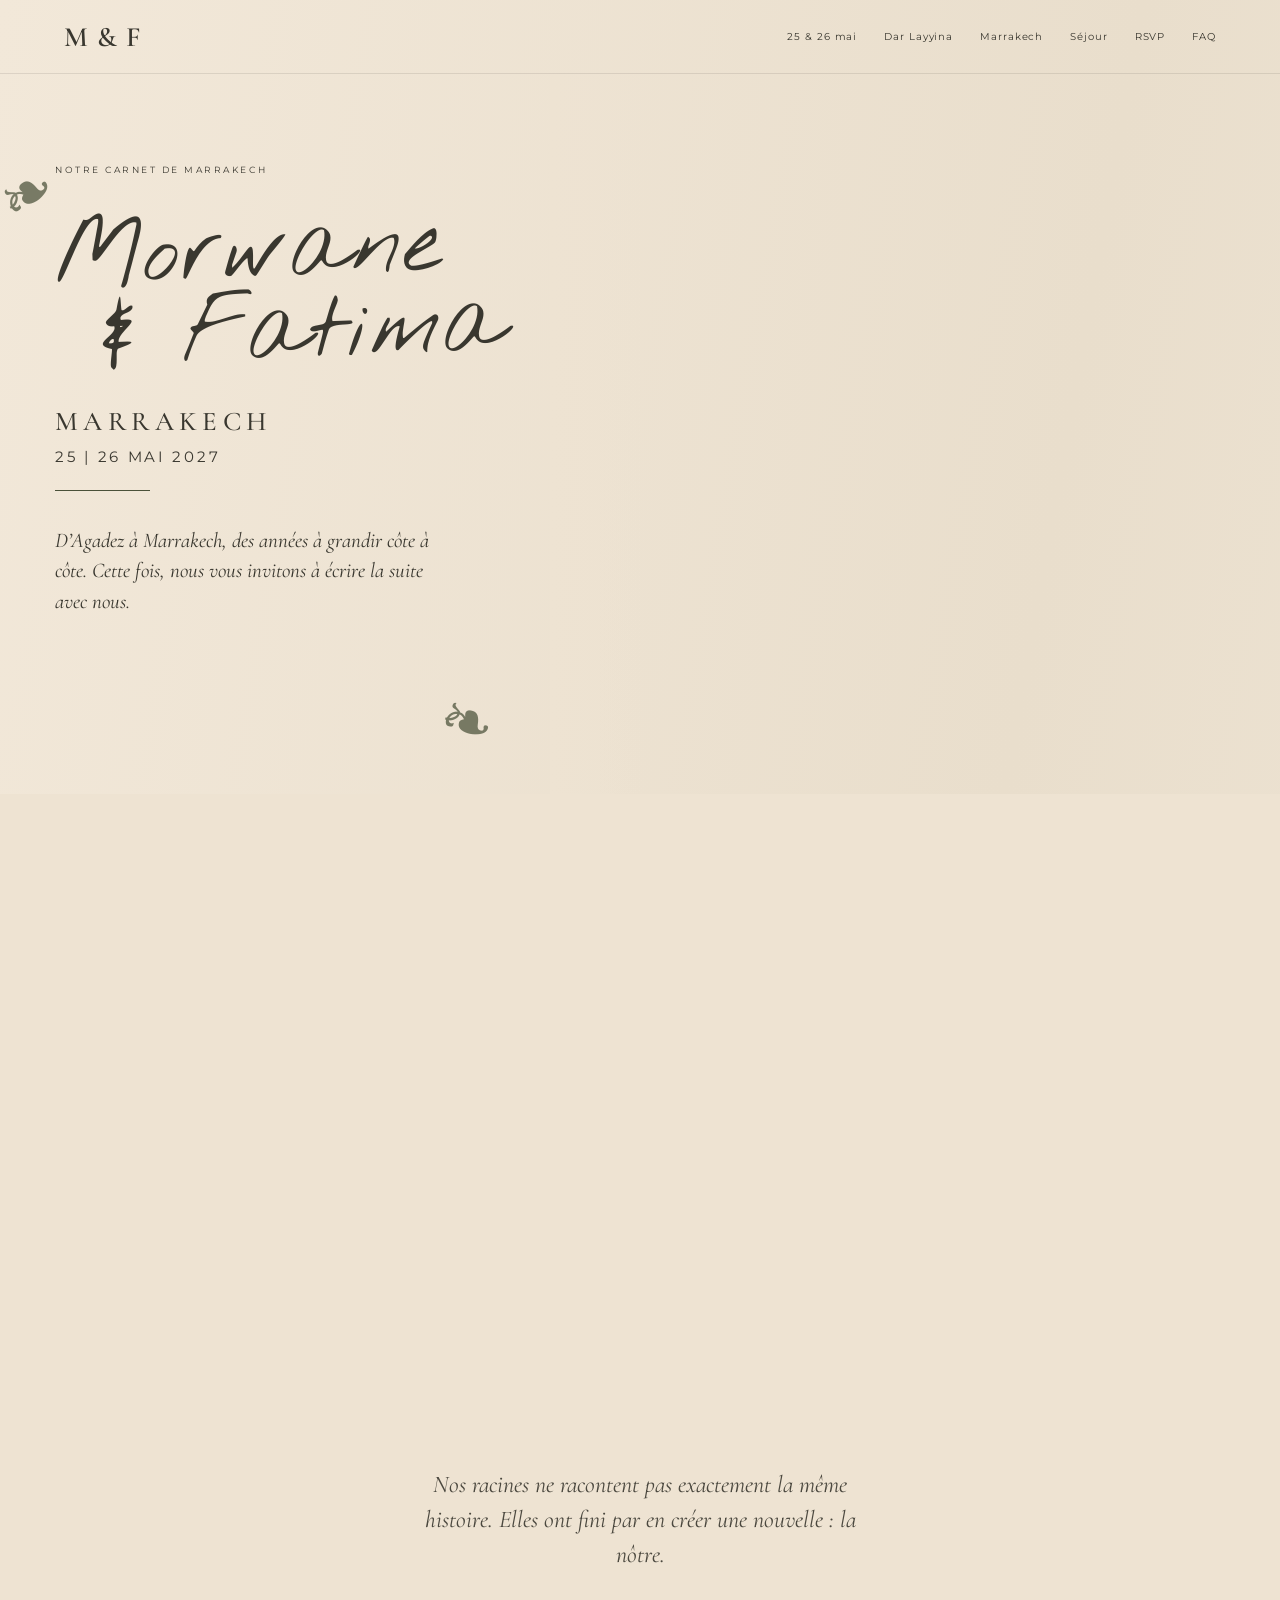
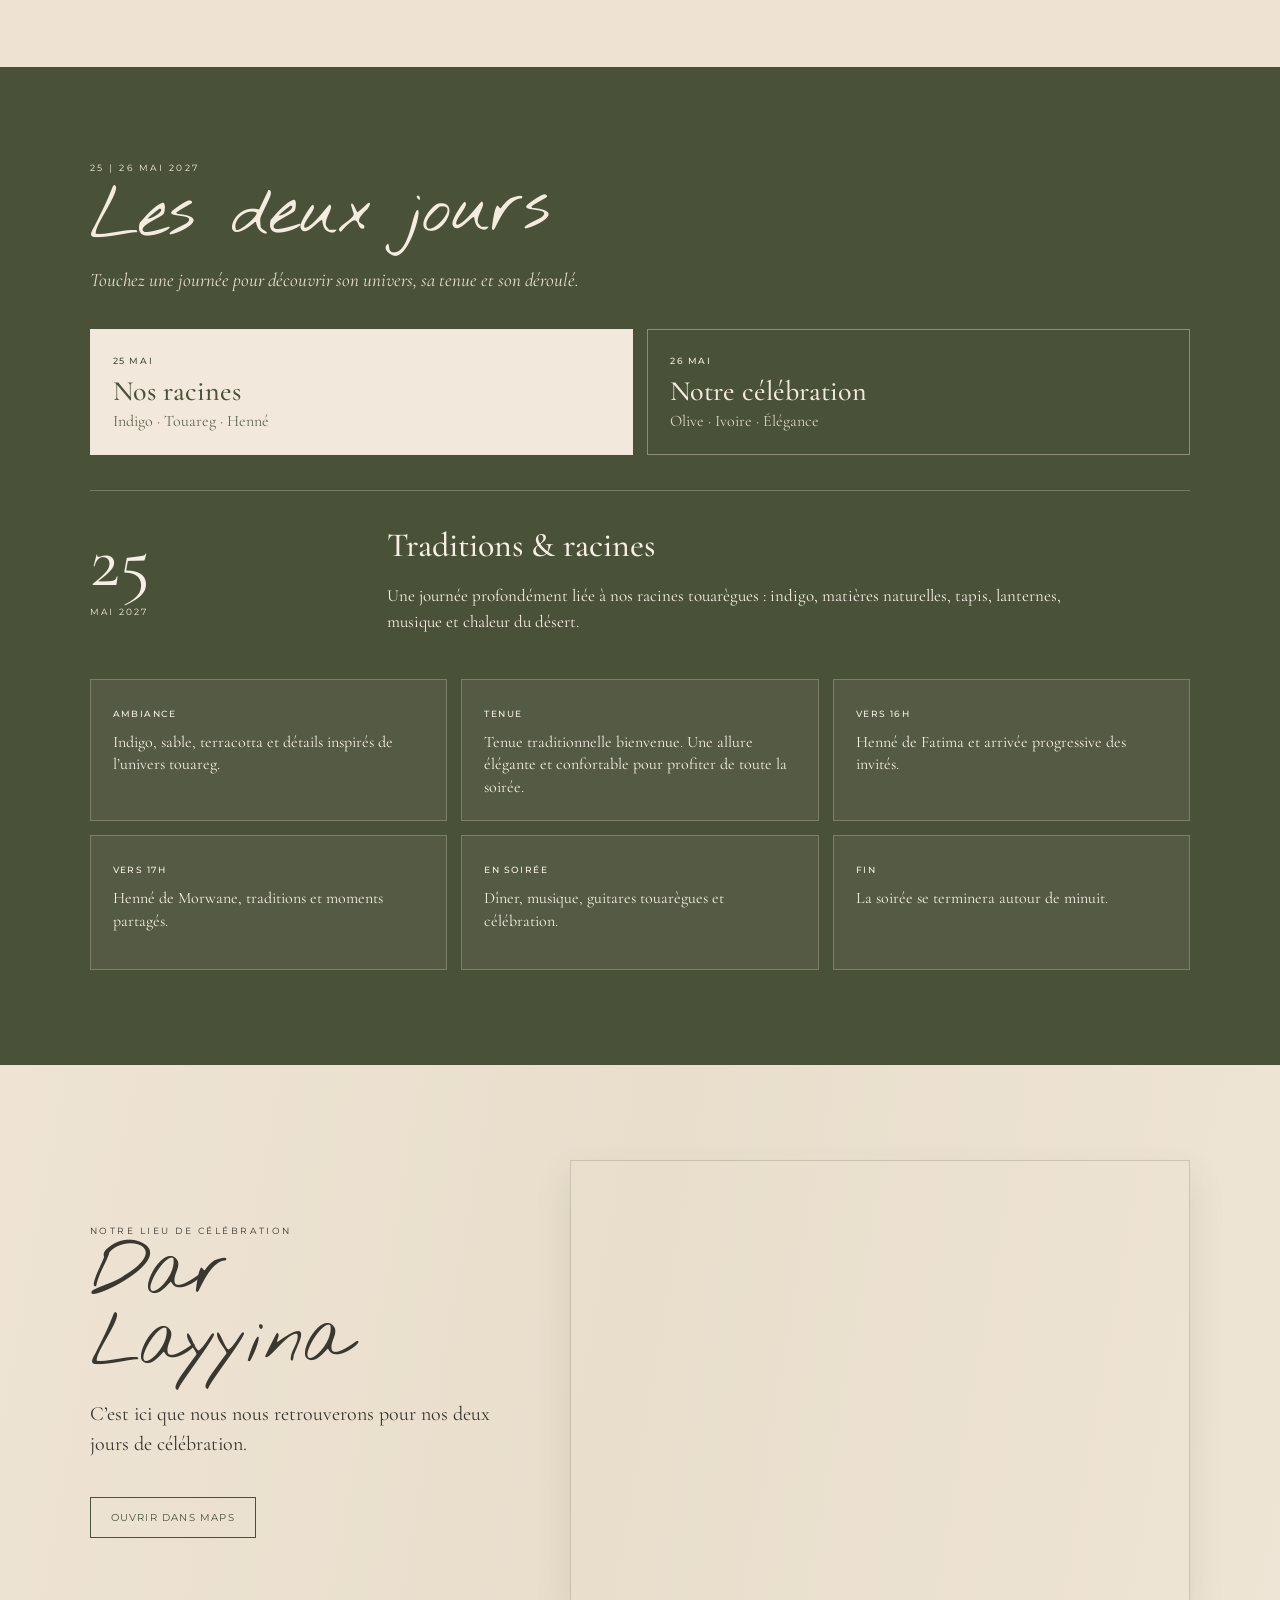
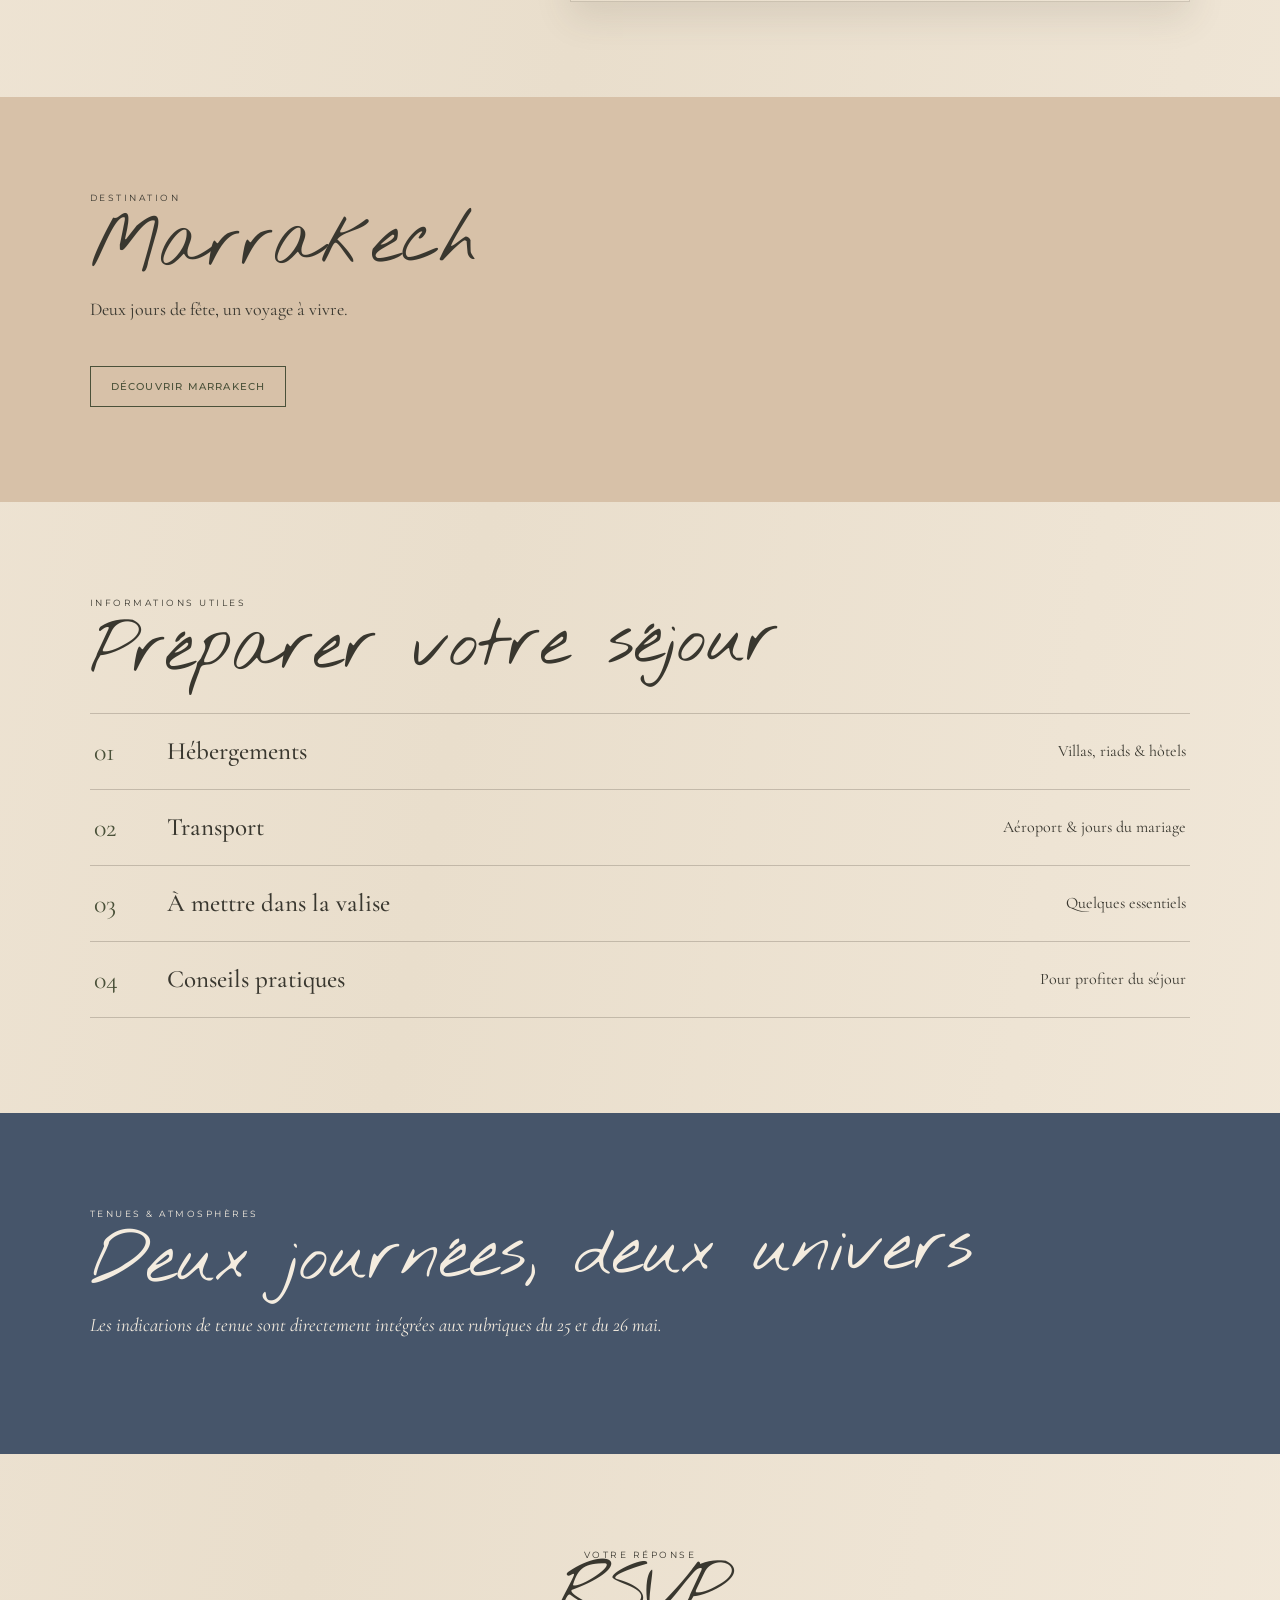
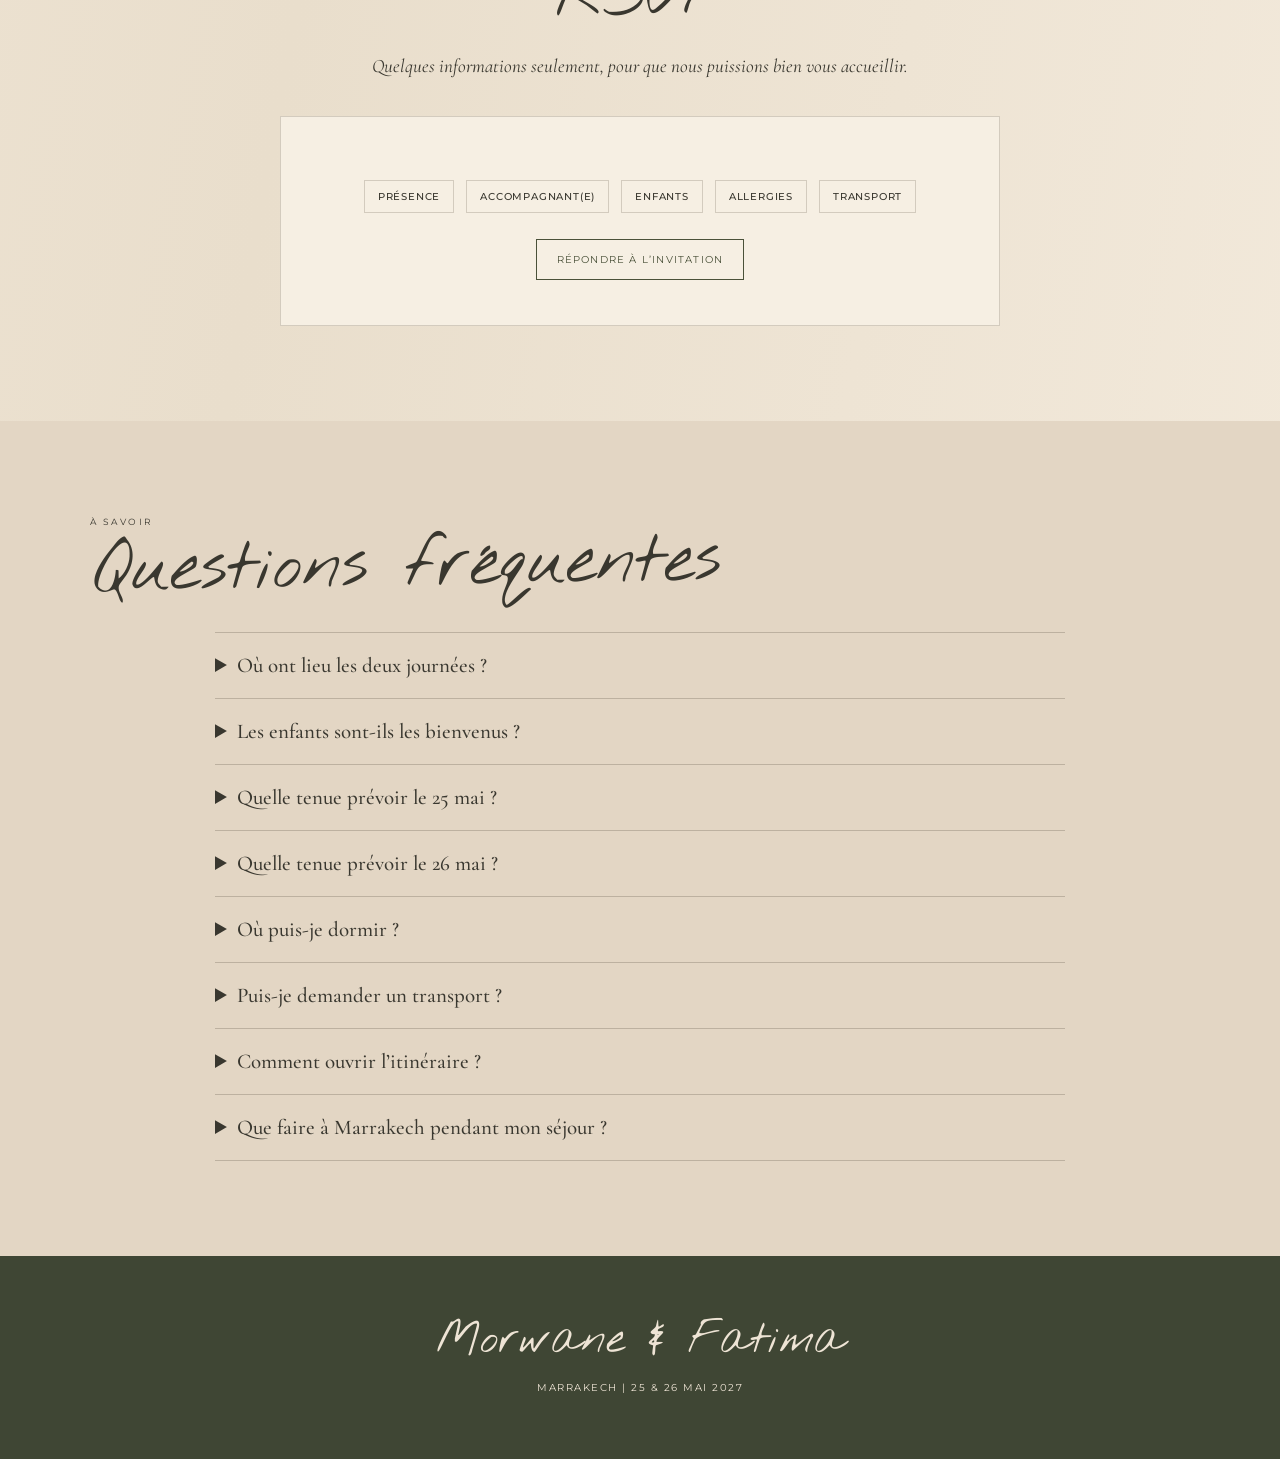
==== commit 4772007e: "Simplify wedding site into compact interactive guest guide" ====
--- a/index.html
+++ b/index.html
@@ -8,6 +8,11 @@
 nav{height:74px;display:flex;align-items:center;gap:27px;padding:0 5%;border-bottom:1px solid #5e574d25;font-size:10px;letter-spacing:.09em;position:relative;z-index:20}nav .mark{font:600 28px "Cormorant Garamond";margin-right:auto}nav a{color:inherit;text-decoration:none;cursor:pointer}
 .hero{min-height:720px;display:grid;grid-template-columns:43% 57%}.hero-copy{padding:90px 7% 60px 10%;position:relative}.eyebrow{font-size:9px;letter-spacing:.28em;text-transform:uppercase}.pencil{font-family:"Nothing You Could Do",cursive}.hero h1{font:400 clamp(57px,7vw,105px)/.92 "Nothing You Could Do";margin:35px 0 30px;transform:rotate(-2deg)}.hero h1 span{display:block;margin-left:45px}.place{font:500 27px "Cormorant Garamond";letter-spacing:.2em}.date{font-size:15px;letter-spacing:.18em;margin-top:9px}.promise{font:italic 21px/1.45 "Cormorant Garamond";max-width:390px;margin-top:35px}.olive-line{width:95px;height:1px;background:var(--olive);margin:24px 0}.leaf{position:absolute;color:var(--olive);font-size:64px;opacity:.72}.leaf.a{left:0;top:80px;transform:rotate(-30deg)}.leaf.b{right:10%;bottom:35px;transform:rotate(18deg)}
 .hero-photo{min-height:720px;background:linear-gradient(90deg,var(--paper),transparent 13%),url('https://raw.githubusercontent.com/Morwane-Fatima-Mariage2027/morwane-fatima-destination-weddind/main/couple.jpeg') center/cover}
+.memory-photo{position:relative;padding:70px 0 95px;background:var(--paper)}.memory-image{height:68vh;min-height:520px;background:url('https://raw.githubusercontent.com/Morwane-Fatima-Mariage2027/morwane-fatima-destination-weddind/main/couple.jpeg') center/cover;-webkit-mask-image:linear-gradient(to bottom,transparent 0,#000 11%,#000 88%,transparent 100%);mask-image:linear-gradient(to bottom,transparent 0,#000 11%,#000 88%,transparent 100%)}.memory-caption{max-width:680px;margin:-8px auto 0;padding:0 8%;text-align:center;font:italic 24px/1.45 "Cormorant Garamond";color:#4b483f}
+.journal-tabs{display:grid;grid-template-columns:1fr 1fr;gap:14px;margin:35px 0}.journal-tab{padding:22px;background:transparent;border:1px solid #eee3d269;color:#f3eadf;text-align:left;cursor:pointer}.journal-tab span{font:500 9px Montserrat;letter-spacing:.18em}.journal-tab strong{display:block;font:500 28px "Cormorant Garamond";margin:7px 0 3px}.journal-tab em{font:400 16px/1.3 "Cormorant Garamond";opacity:.85}.journal-tab.active{background:#f2e9dc;color:var(--olive)}.journal-panel{display:none;border-top:1px solid #eee3d247;padding-top:34px}.journal-panel.active{display:block}.day-intro{display:grid;grid-template-columns:22% 1fr;gap:5%;align-items:start}.day-intro h3{font:500 34px "Cormorant Garamond";margin:0 0 6px}.day-intro p{font:17px/1.5 "Cormorant Garamond";max-width:700px}.day-grid{display:grid;grid-template-columns:repeat(3,1fr);gap:14px;margin-top:28px}.mini-sheet{background:#f3eadf0e;border:1px solid #eee3d242;padding:22px;min-height:135px}.mini-label{font:500 9px Montserrat;letter-spacing:.16em;text-transform:uppercase}.mini-sheet p{font:16px/1.4 "Cormorant Garamond";margin:10px 0 0}
+.venue-clean{display:grid;grid-template-columns:.8fr 1.2fr;gap:6%;align-items:center}.venue-copy p{font:20px/1.5 "Cormorant Garamond";max-width:430px}.map-live{min-height:440px;border:1px solid #766d5e44;box-shadow:0 16px 34px #4f473b1f}.map-live iframe{width:100%;height:440px;border:0;display:block}
+.reveal-btn{margin-top:24px;padding:13px 20px;border:1px solid var(--olive);background:transparent;color:var(--olive);font:500 10px Montserrat;letter-spacing:.12em;text-transform:uppercase;cursor:pointer}.reveal-panel{display:none;margin-top:28px}.reveal-panel.active{display:block}.guide-grid{display:grid;grid-template-columns:repeat(4,1fr);gap:14px}.guide-card{background:#f3e5d3b5;border:1px solid #765f4f3a;padding:22px}.guide-card span{font:500 9px Montserrat;letter-spacing:.16em;text-transform:uppercase}.guide-card h3{font:500 24px "Cormorant Garamond";margin:9px 0}.guide-card p{font:16px/1.45 "Cormorant Garamond";margin:0}
+.info-accordion{margin-top:35px;border-top:1px solid #746b5e55}.info-row{width:100%;display:grid;grid-template-columns:55px 1fr 1fr;gap:18px;align-items:center;text-align:left;padding:22px 4px;border:0;border-bottom:1px solid #746b5e55;background:transparent;color:inherit;cursor:pointer}.info-row span{font:400 26px "Cormorant Garamond";color:var(--olive)}.info-row strong{font:500 25px "Cormorant Garamond"}.info-row em{font:400 16px "Cormorant Garamond";text-align:right}.info-panel{display:none;padding:20px 6% 28px;border-bottom:1px solid #746b5e55;background:#f6efe363}.info-panel.active{display:block}.info-panel p{font:17px/1.55 "Cormorant Garamond";max-width:760px;margin:0}.rsvp-list{display:flex;flex-wrap:wrap;justify-content:center;gap:10px 12px;margin:18px 0 8px}.rsvp-list span{border:1px solid #756c5d46;padding:9px 13px;font:500 10px Montserrat;letter-spacing:.08em;text-transform:uppercase}
 .section{padding:95px 7%;position:relative}.section-title{font:400 clamp(45px,5.5vw,76px)/1 "Nothing You Could Do";margin:0 0 22px;transform:rotate(-1deg)}.section-sub{font:italic 19px/1.5 "Cormorant Garamond";max-width:600px}.story-grid{display:grid;grid-template-columns:.9fr 1.1fr;gap:8%;align-items:center}.story-copy p{font:18px/1.62 "Cormorant Garamond"}.photo-stack{height:470px;position:relative}.photo{position:absolute;background:#f7f1e7;padding:10px 10px 35px;box-shadow:0 14px 32px #50483d2c}.photo img{width:100%;height:100%;object-fit:cover}.photo.one{width:56%;height:390px;left:7%;top:15px;transform:rotate(-5deg)}.photo.two{width:46%;height:315px;right:3%;top:115px;transform:rotate(6deg)}.scribble{position:absolute;font:25px "Nothing You Could Do";color:var(--olive);right:3%;top:35px;transform:rotate(-6deg)}
 .programme-wrap{background:var(--olive);color:var(--cream)}.programme-wrap .section-title{color:#f4ecdf}.programme-wrap .section-sub{color:#e9dfcf}.tabs{display:flex;gap:12px;margin:35px 0 42px}.tab{border:1px solid #eee3d275;background:transparent;color:#f4ecdf;padding:13px 20px;font:500 11px Montserrat;letter-spacing:.11em;cursor:pointer}.tab.active{background:#f2e9dc;color:var(--olive)}.day-panel{display:none;grid-template-columns:28% 1fr;gap:6%;border-top:1px solid #eee3d247;padding-top:35px}.day-panel.active{display:grid}.big-date{font:400 74px/1 "Cormorant Garamond"}.big-date small{display:block;font:9px Montserrat;letter-spacing:.25em;margin-top:7px}.day-panel h3{font:400 34px "Cormorant Garamond";margin:0 0 8px}.day-panel .handnote{font:22px "Nothing You Could Do";color:#e1cfaa;margin-bottom:25px}.timeline{border-left:1px solid #eee3d255;padding-left:25px}.moment{position:relative;margin-bottom:22px}.moment:before{content:"";position:absolute;width:7px;height:7px;border:1px solid #eee3d2;border-radius:50%;left:-29px;top:5px;background:var(--olive)}.moment b{font:500 9px Montserrat;letter-spacing:.15em;text-transform:uppercase}.moment p{font:17px/1.35 "Cormorant Garamond";margin:4px 0}.small-note{font:18px "Nothing You Could Do";margin-top:28px;opacity:.85}
 .venue{display:grid;grid-template-columns:1fr 1fr;gap:7%;align-items:center}.venue-photo{min-height:510px;background:url('https://raw.githubusercontent.com/Morwane-Fatima-Mariage2027/morwane-fatima-destination-weddind/main/pool-main.jpeg') center/cover;position:relative}.venue-photo:after{content:"notre lieu de célébration";position:absolute;background:var(--cream);padding:12px 18px;right:-25px;bottom:35px;font:20px "Nothing You Could Do";transform:rotate(-3deg);box-shadow:0 8px 20px #0002}.venue h3,.marrakech h3{font:500 37px "Cormorant Garamond";margin:10px 0}.venue p,.marrakech p,.stay p{font:18px/1.55 "Cormorant Garamond"}.btn{display:inline-block;margin-top:18px;padding:13px 20px;border:1px solid var(--olive);color:var(--olive);text-decoration:none;font-size:10px;letter-spacing:.12em;text-transform:uppercase}
@@ -17,19 +22,151 @@
 .rsvp{text-align:center}.rsvp .section-sub{margin:0 auto}.rsvp-box{max-width:720px;margin:35px auto 0;padding:45px;border:1px solid #746a5a45;background:#f6efe3}.rsvp-box h3{font:400 31px "Cormorant Garamond";margin:0 0 12px}.rsvp-box p{font:17px/1.5 "Cormorant Garamond"}.disabled{opacity:.65;pointer-events:none}
 .faq{background:#e3d6c4}.faq-list{max-width:850px;margin:35px auto 0}.faq details{border-top:1px solid #71675755;padding:20px 0}.faq details:last-child{border-bottom:1px solid #71675755}.faq summary{cursor:pointer;font:500 21px "Cormorant Garamond"}.faq details p{font:17px/1.5 "Cormorant Garamond";padding-right:8%}
 footer{background:#3f4634;color:#eee4d5;text-align:center;padding:55px 8%}footer .names{font:400 44px "Nothing You Could Do";margin-bottom:12px}footer p{font:10px Montserrat;letter-spacing:.15em}
-@media(max-width:800px){nav{padding:0 5%}nav a:not(.mark){display:none}.hero{grid-template-columns:1fr}.hero-copy{padding:55px 9% 40px}.hero h1{font-size:62px}.hero-photo{min-height:58vh;background-image:linear-gradient(180deg,var(--paper),transparent 13%),url('https://raw.githubusercontent.com/Morwane-Fatima-Mariage2027/morwane-fatima-destination-weddind/main/couple.jpeg')}.section{padding:72px 8%}.story-grid,.venue,.marrakech-grid,.stay,.attire-grid{grid-template-columns:1fr}.photo-stack{height:390px;margin-top:25px}.photo.one{height:330px}.photo.two{height:260px}.programme-wrap{padding-left:7%;padding-right:7%}.tabs{display:grid;grid-template-columns:1fr 1fr}.tab{padding:13px 7px}.day-panel{grid-template-columns:1fr}.big-date{font-size:60px;margin-bottom:15px}.venue-photo{min-height:430px;order:-1}.venue-photo:after{right:10px}.marrakech-grid{gap:35px}.stay,.attire-grid{gap:22px}.rsvp-box{padding:30px 20px}}
+@media(max-width:800px){nav{padding:0 5%}nav a:not(.mark){display:none}.hero{grid-template-columns:1fr}.hero-copy{padding:55px 9% 40px}.hero h1{font-size:62px}.hero-photo{min-height:58vh;background-image:linear-gradient(180deg,var(--paper),transparent 13%),url('https://raw.githubusercontent.com/Morwane-Fatima-Mariage2027/morwane-fatima-destination-weddind/main/couple.jpeg')}.section{padding:72px 8%}.story-grid,.venue,.marrakech-grid,.stay,.attire-grid{grid-template-columns:1fr}.photo-stack{height:390px;margin-top:25px}.photo.one{height:330px}.photo.two{height:260px}.programme-wrap{padding-left:7%;padding-right:7%}.tabs{display:grid;grid-template-columns:1fr 1fr}.tab{padding:13px 7px}.day-panel{grid-template-columns:1fr}.big-date{font-size:60px;margin-bottom:15px}.venue-photo{min-height:430px;order:-1}.venue-photo:after{right:10px}.marrakech-grid{gap:35px}.stay,.attire-grid{gap:22px}.rsvp-box{padding:30px 20px}.memory-image{height:55vh;min-height:420px}.memory-caption{font-size:21px}.journal-tabs{grid-template-columns:1fr}.day-intro{grid-template-columns:1fr}.day-grid{grid-template-columns:1fr}.venue-clean{grid-template-columns:1fr}.map-live,.map-live iframe{height:360px;min-height:360px}.guide-grid{grid-template-columns:1fr 1fr}.info-row{grid-template-columns:45px 1fr}.info-row em{grid-column:2;text-align:left;margin-top:-12px}}
 </style></head><body><main class="paper texture">
-<nav><a class="mark" href="#">M & F</a><a href="#story">Notre histoire</a><a href="#programme">Programme</a><a href="#lieu">Dar Layyina</a><a href="#marrakech">Marrakech</a><a href="#sejour">Séjour</a><a href="#tenues">Tenues</a><a href="#rsvp">RSVP</a></nav>
+<nav><a class="mark" href="#">M & F</a><a href="#programme">25 & 26 mai</a><a href="#lieu">Dar Layyina</a><a href="#marrakech">Marrakech</a><a href="#sejour">Séjour</a><a href="#rsvp">RSVP</a><a href="#faq">FAQ</a></nav>
 <section class="hero"><div class="hero-copy"><span class="leaf a">❧</span><div class="eyebrow">Notre carnet de Marrakech</div><h1>Morwane<span>& Fatima</span></h1><div class="place">MARRAKECH</div><div class="date">25 <span>|</span> 26 MAI 2027</div><div class="olive-line"></div><p class="promise">D’Agadez à Marrakech, des années à grandir côte à côte. Cette fois, nous vous invitons à écrire la suite avec nous.</p><span class="leaf b">❧</span></div><div class="hero-photo"></div></section>
-<section class="section" id="story"><div class="story-grid"><div class="story-copy"><h2 class="section-title">Notre histoire</h2><div class="eyebrow">Quelques années, mille souvenirs</div><p>Nous, c’est Morwane & Fatima. Une histoire commencée bien avant Marrakech, construite au fil des années, des départs, des retours et d’un quotidien appris à deux.</p><p>Nos racines ne racontent pas exactement la même histoire, mais elles ont fini par en créer une nouvelle : la nôtre. Les 25 et 26 mai 2027, nous réunirons les personnes qui ont compté sur ce chemin pour célébrer tout ce qui nous a menés jusqu’ici, et surtout tout ce qui vient après.</p></div><div class="photo-stack"><div class="photo one"><img src="https://raw.githubusercontent.com/Morwane-Fatima-Mariage2027/morwane-fatima-destination-weddind/main/couple.jpeg" alt="Morwane et Fatima"></div><div class="photo two"><img src="https://raw.githubusercontent.com/Morwane-Fatima-Mariage2027/morwane-fatima-destination-weddind/main/couple.jpeg" alt=""></div><span class="scribble">un bout de nous ♡</span></div></div></section>
-<section class="section programme-wrap" id="programme"><h2 class="section-title">Le programme</h2><p class="section-sub">Deux jours à notre image. Choisissez une journée pour découvrir son programme.</p><div class="tabs"><button class="tab active" data-day="d25">25 MAI | NOS RACINES</button><button class="tab" data-day="d26">26 MAI | NOTRE CÉLÉBRATION</button></div>
-<div class="day-panel active" id="d25"><div class="big-date">25<small>MAI 2027</small></div><div><h3>Nos racines</h3><div class="handnote">Traditions, henné, famille et soirée touarègue</div><div class="timeline"><div class="moment"><b>Vers 16h</b><p>Henné de Fatima et arrivée progressive de nos invités.</p></div><div class="moment"><b>Vers 17h</b><p>Henné de Morwane, traditions et moments partagés.</p></div><div class="moment"><b>En soirée</b><p>Dîner, musique, guitares touarègues et célébration sous les lumières de Marrakech.</p></div><div class="moment"><b>Vers minuit</b><p>Fin de cette première soirée.</p></div></div></div></div>
-<div class="day-panel" id="d26"><div class="big-date">26<small>MAI 2027</small></div><div><h3>Notre célébration</h3><div class="handnote">Cérémonie, cocktail, dîner et fête</div><div class="timeline"><div class="moment"><b>Vers 16h</b><p>Cérémonie laïque entourés de nos familles et de nos proches.</p></div><div class="moment"><b>À partir de 17h</b><p>Cocktail et musique avant de passer à table.</p></div><div class="moment"><b>En soirée</b><p>Dîner, gâteau puis ouverture de la piste de danse.</p></div><div class="moment"><b>Vers minuit</b><p>Fin des festivités.</p></div></div></div></div><p class="small-note">Les horaires détaillés seront précisés à l’approche du mariage.</p></section>
-<section class="section" id="lieu"><div class="venue"><div class="venue-photo"></div><div><div class="eyebrow">Notre lieu</div><h2 class="section-title">Dar Layyina</h2><h3>Sidi Abdellah Ghiyat, Marrakech</h3><p>C’est ici que nous vous retrouverons pour nos deux journées de célébration. Dar Layyina est notre lieu de réception ; l’hébergement des invités est prévu séparément.</p><p class="pencil" style="font-size:21px;color:var(--olive)">25 | 26 mai, au même endroit ♡</p><a class="btn" href="https://www.google.com/maps/search/?api=1&query=Dar+Layyina+Marrakech" target="_blank" rel="noopener">Ouvrir l’itinéraire</a></div></div></section>
-<section class="section marrakech" id="marrakech"><div class="marrakech-grid"><div><div class="eyebrow">Destination</div><h2 class="section-title">Marrakech</h2><h3>Deux jours de fête, un voyage à vivre</h3><p>Nous avons choisi Marrakech comme décor de cette parenthèse. Au-delà du mariage, profitez de votre séjour pour découvrir la ville, ses jardins, ses couleurs et son rythme.</p><p class="pencil" style="font-size:21px">On vous prépare aussi nos petites adresses.</p></div><div class="map-sketch" aria-label="Emplacement réservé à une carte illustrée de Marrakech"></div></div></section>
-<section class="section" id="sejour"><h2 class="section-title">Préparer votre séjour</h2><p class="section-sub">Quelques repères pour organiser votre venue à Marrakech. Cette partie sera enrichie au fur et à mesure de nos sélections.</p><div class="stay"><div class="paper-card"><div class="pencil">Où dormir ?</div><h3>Hébergements</h3><p>La villa est réservée à la célébration et à nos familles proches. Nous préparons une sélection d’hôtels et de villas à proximité pour nos invités.</p><div class="lodging-placeholder">Nos adresses et éventuels tarifs invités apparaîtront ici dès qu’ils seront confirmés.</div></div><div class="paper-card"><div class="pencil">Pour venir sereinement</div><h3>Transport & informations</h3><p>Les informations pratiques concernant les transferts, les horaires et l’organisation des trajets seront ajoutées ici lorsqu’elles seront finalisées.</p><div class="lodging-placeholder">Pas d’information inventée : nous publierons uniquement ce qui est confirmé.</div></div></div></section>
-<section class="section attire" id="tenues"><div class="eyebrow">Dress notes</div><h2 class="section-title">Tenues & atmosphères</h2><p class="section-sub">Deux journées différentes, avec chacune son univers. Les indications finales seront précisées avec l’invitation.</p><div class="attire-grid"><div class="attire-card"><div class="daynum">25</div><h3>Traditions & racines</h3><p>Une soirée profondément liée à nos traditions et à l’univers touareg. Indigo, matières, détails artisanaux et chaleur du désert inspirent cette première journée.</p></div><div class="attire-card"><div class="daynum">26</div><h3>Élégance naturelle</h3><p>Pour la cérémonie et la réception, nous imaginons une atmosphère élégante et naturelle autour de l’olive, de l’ivoire et de touches champagne.</p></div></div></section>
-<section class="section rsvp" id="rsvp"><div class="eyebrow">Votre réponse</div><h2 class="section-title">Serez-vous des nôtres ?</h2><p class="section-sub">Votre présence compte énormément pour nous. Le formulaire définitif sera activé lorsque nous aurons validé ensemble toutes les informations à demander.</p><div class="rsvp-box"><h3>RSVP bientôt disponible</h3><p>Présence, accompagnant, enfants, allergies, repas, transport et hébergement : nous préparons un formulaire simple pour que chacun puisse organiser son séjour sereinement.</p><span class="btn disabled">Répondre à l’invitation</span></div></section>
-<section class="section faq" id="faq"><div class="eyebrow">À savoir</div><h2 class="section-title">Petites questions, grandes réponses</h2><div class="faq-list"><details><summary>Les enfants sont-ils les bienvenus ?</summary><p>Oui, les enfants sont les bienvenus à nos célébrations.</p></details><details><summary>Est-ce que nous dormirons à Dar Layyina ?</summary><p>Non. Dar Layyina est notre lieu de célébration. Des suggestions d’hébergements seront proposées séparément.</p></details><details><summary>Le mariage se déroule-t-il au même endroit les deux jours ?</summary><p>Oui, les célébrations des 25 et 26 mai auront lieu à Dar Layyina.</p></details><details><summary>Quand faut-il répondre ?</summary><p>La date limite RSVP sera affichée ici dès que nous aurons confirmé la date définitive.</p></details><details><summary>Et pour le transport ?</summary><p>Les informations concernant les trajets et l’organisation des transports seront ajoutées une fois finalisées.</p></details></div></section>
+<section class="memory-photo" id="story">
+  <div class="memory-image"></div>
+  <div class="memory-caption">Nos racines ne racontent pas exactement la même histoire. Elles ont fini par en créer une nouvelle : la nôtre.</div>
+</section>
+<section class="section programme-wrap" id="programme">
+  <div class="eyebrow">25 | 26 mai 2027</div>
+  <h2 class="section-title">Les deux jours</h2>
+  <p class="section-sub">Touchez une journée pour découvrir son univers, sa tenue et son déroulé.</p>
+
+  <div class="journal-tabs">
+    <button class="journal-tab active" data-day="d25">
+      <span>25 MAI</span>
+      <strong>Nos racines</strong>
+      <em>Indigo · Touareg · Henné</em>
+    </button>
+    <button class="journal-tab" data-day="d26">
+      <span>26 MAI</span>
+      <strong>Notre célébration</strong>
+      <em>Olive · Ivoire · Élégance</em>
+    </button>
+  </div>
+
+  <article class="journal-panel active" id="d25">
+    <div class="day-intro">
+      <div class="big-date">25<small>MAI 2027</small></div>
+      <div>
+        <h3>Traditions & racines</h3>
+        <p>Une journée profondément liée à nos racines touarègues : indigo, matières naturelles, tapis, lanternes, musique et chaleur du désert.</p>
+      </div>
+    </div>
+    <div class="day-grid">
+      <div class="mini-sheet"><span class="mini-label">Ambiance</span><p>Indigo, sable, terracotta et détails inspirés de l’univers touareg.</p></div>
+      <div class="mini-sheet"><span class="mini-label">Tenue</span><p>Tenue traditionnelle bienvenue. Une allure élégante et confortable pour profiter de toute la soirée.</p></div>
+      <div class="mini-sheet"><span class="mini-label">Vers 16h</span><p>Henné de Fatima et arrivée progressive des invités.</p></div>
+      <div class="mini-sheet"><span class="mini-label">Vers 17h</span><p>Henné de Morwane, traditions et moments partagés.</p></div>
+      <div class="mini-sheet"><span class="mini-label">En soirée</span><p>Dîner, musique, guitares touarègues et célébration.</p></div>
+      <div class="mini-sheet"><span class="mini-label">Fin</span><p>La soirée se terminera autour de minuit.</p></div>
+    </div>
+  </article>
+
+  <article class="journal-panel" id="d26">
+    <div class="day-intro">
+      <div class="big-date">26<small>MAI 2027</small></div>
+      <div>
+        <h3>Cérémonie & réception</h3>
+        <p>Une atmosphère plus occidentale et naturelle, autour de l’olivier, de l’ivoire et de touches champagne.</p>
+      </div>
+    </div>
+    <div class="day-grid">
+      <div class="mini-sheet"><span class="mini-label">Ambiance</span><p>Vert olive, ivoire, crème et détails dorés très discrets.</p></div>
+      <div class="mini-sheet"><span class="mini-label">Tenue</span><p>Élégante et chic, adaptée à une cérémonie puis à une soirée dansante.</p></div>
+      <div class="mini-sheet"><span class="mini-label">Vers 16h</span><p>Cérémonie laïque avec nos familles et nos proches.</p></div>
+      <div class="mini-sheet"><span class="mini-label">À partir de 17h</span><p>Cocktail, musique et moments à partager avant le dîner.</p></div>
+      <div class="mini-sheet"><span class="mini-label">En soirée</span><p>Dîner à table, gâteau puis ouverture de la piste de danse.</p></div>
+      <div class="mini-sheet"><span class="mini-label">Fin</span><p>Les festivités se termineront autour de minuit.</p></div>
+    </div>
+  </article>
+</section>
+<section class="section" id="lieu">
+  <div class="venue-clean">
+    <div class="venue-copy">
+      <div class="eyebrow">Notre lieu de célébration</div>
+      <h2 class="section-title">Dar Layyina</h2>
+      <p>C’est ici que nous nous retrouverons pour nos deux jours de célébration.</p>
+      <a class="btn" href="https://www.google.com/maps/search/?api=1&query=Dar+Layyina+Marrakech" target="_blank" rel="noopener">Ouvrir dans Maps</a>
+    </div>
+    <div class="map-live">
+      <iframe title="Dar Layyina sur la carte" loading="lazy" referrerpolicy="no-referrer-when-downgrade" src="https://maps.google.com/maps?q=Dar%20Layyina%20Marrakech&t=&z=12&ie=UTF8&iwloc=&output=embed"></iframe>
+    </div>
+  </div>
+</section>
+<section class="section marrakech" id="marrakech">
+  <div class="eyebrow">Destination</div>
+  <h2 class="section-title">Marrakech</h2>
+  <p class="section-sub">Deux jours de fête, un voyage à vivre.</p>
+  <button class="reveal-btn" data-target="marrakechPanel">Découvrir Marrakech</button>
+  <div class="reveal-panel" id="marrakechPanel">
+    <div class="guide-grid">
+      <div class="guide-card"><span>À voir</span><h3>Jardins & palais</h3><p>Jardin Majorelle, palais Bahia, médersa Ben Youssef et jardins de la ville.</p></div>
+      <div class="guide-card"><span>À vivre</span><h3>La Médina</h3><p>Souks, artisans, épices, cuir, bijoux, tissus et promenades dans les ruelles.</p></div>
+      <div class="guide-card"><span>À goûter</span><h3>Saveurs de Marrakech</h3><p>Thé à la menthe, pâtisseries marocaines, tajines et bonnes adresses à découvrir.</p></div>
+      <div class="guide-card"><span>À prévoir</span><h3>Un moment pour soi</h3><p>Hammam, spa, rooftop, coucher de soleil ou déjeuner au calme selon vos envies.</p></div>
+    </div>
+  </div>
+</section>
+<section class="section" id="sejour">
+  <div class="eyebrow">Informations utiles</div>
+  <h2 class="section-title">Préparer votre séjour</h2>
+  <div class="info-accordion">
+    <button class="info-row" data-target="stay1"><span>01</span><strong>Hébergements</strong><em>Villas, riads & hôtels</em></button>
+    <div class="info-panel" id="stay1"><p>Nous vous proposerons une sélection d’adresses autour de Dar Layyina et dans Marrakech, afin que chacun puisse choisir selon son budget et son style de séjour.</p></div>
+
+    <button class="info-row" data-target="stay2"><span>02</span><strong>Transport</strong><em>Aéroport & jours du mariage</em></button>
+    <div class="info-panel" id="stay2"><p>Si vous souhaitez être pris en compte pour l’organisation des transferts, indiquez-le simplement dans le RSVP. Les informations pratiques seront ensuite envoyées aux invités concernés.</p></div>
+
+    <button class="info-row" data-target="stay3"><span>03</span><strong>À mettre dans la valise</strong><em>Quelques essentiels</em></button>
+    <div class="info-panel" id="stay3"><p>Une tenue pour chaque journée, des chaussures confortables, une protection solaire, une petite veste légère pour le soir et vos documents de voyage.</p></div>
+
+    <button class="info-row" data-target="stay4"><span>04</span><strong>Conseils pratiques</strong><em>Pour profiter du séjour</em></button>
+    <div class="info-panel" id="stay4"><p>Prévoyez un peu de marge dans vos trajets, gardez votre téléphone chargé et enregistrez l’emplacement de Dar Layyina avant le jour du mariage.</p></div>
+  </div>
+</section>
+<section class="section attire" id="tenues">
+  <div class="eyebrow">Tenues & atmosphères</div>
+  <h2 class="section-title">Deux journées, deux univers</h2>
+  <p class="section-sub">Les indications de tenue sont directement intégrées aux rubriques du 25 et du 26 mai.</p>
+</section>
+<section class="section rsvp" id="rsvp">
+  <div class="eyebrow">Votre réponse</div>
+  <h2 class="section-title">RSVP</h2>
+  <p class="section-sub">Quelques informations seulement, pour que nous puissions bien vous accueillir.</p>
+  <div class="rsvp-box">
+    <div class="rsvp-list">
+      <span>Présence</span><span>Accompagnant(e)</span><span>Enfants</span><span>Allergies</span><span>Transport</span>
+    </div>
+    <a class="btn" href="https://formspree.io/f/xeajyaqe" target="_blank" rel="noopener">Répondre à l’invitation</a>
+  </div>
+</section>
+<section class="section faq" id="faq">
+  <div class="eyebrow">À savoir</div>
+  <h2 class="section-title">Questions fréquentes</h2>
+  <div class="faq-list">
+    <details><summary>Où ont lieu les deux journées ?</summary><p>Les célébrations des 25 et 26 mai auront lieu à Dar Layyina.</p></details>
+    <details><summary>Les enfants sont-ils les bienvenus ?</summary><p>Oui. Merci simplement de les indiquer dans votre RSVP afin que nous puissions les compter correctement.</p></details>
+    <details><summary>Quelle tenue prévoir le 25 mai ?</summary><p>Le 25 mai est consacré aux traditions et à nos racines. Les tenues traditionnelles sont les bienvenues, dans une ambiance indigo, sable et terracotta.</p></details>
+    <details><summary>Quelle tenue prévoir le 26 mai ?</summary><p>Le 26 mai sera plus chic et naturel, dans un univers olive, ivoire et champagne.</p></details>
+    <details><summary>Où puis-je dormir ?</summary><p>Une sélection de villas, riads et hôtels autour de Dar Layyina et dans Marrakech sera proposée dans la rubrique Hébergements.</p></details>
+    <details><summary>Puis-je demander un transport ?</summary><p>Oui. Indiquez simplement votre besoin dans le RSVP afin que nous puissions vous inclure dans l’organisation des transferts.</p></details>
+    <details><summary>Comment ouvrir l’itinéraire ?</summary><p>La carte de Dar Layyina est visible directement sur le site. Vous pouvez aussi toucher « Ouvrir dans Maps » pour lancer votre application de navigation.</p></details>
+    <details><summary>Que faire à Marrakech pendant mon séjour ?</summary><p>La rubrique Marrakech regroupe nos idées pour découvrir la ville, les souks, les jardins, les palais, les bonnes adresses et les moments détente.</p></details>
+  </div>
+</section>
 <footer><div class="names">Morwane & Fatima</div><p>MARRAKECH | 25 & 26 MAI 2027</p></footer></main>
-<script>document.querySelectorAll('.tab').forEach(b=>b.addEventListener('click',()=>{document.querySelectorAll('.tab').forEach(x=>x.classList.remove('active'));document.querySelectorAll('.day-panel').forEach(x=>x.classList.remove('active'));b.classList.add('active');document.getElementById(b.dataset.day).classList.add('active')}));</script></body></html>+<script>
+document.querySelectorAll('.journal-tab').forEach(b=>b.addEventListener('click',()=>{
+  document.querySelectorAll('.journal-tab').forEach(x=>x.classList.remove('active'));
+  document.querySelectorAll('.journal-panel').forEach(x=>x.classList.remove('active'));
+  b.classList.add('active'); document.getElementById(b.dataset.day).classList.add('active');
+}));
+document.querySelectorAll('[data-target]').forEach(b=>b.addEventListener('click',()=>{
+  const p=document.getElementById(b.dataset.target); if(!p) return;
+  p.classList.toggle('active');
+}));
+</script></body></html>
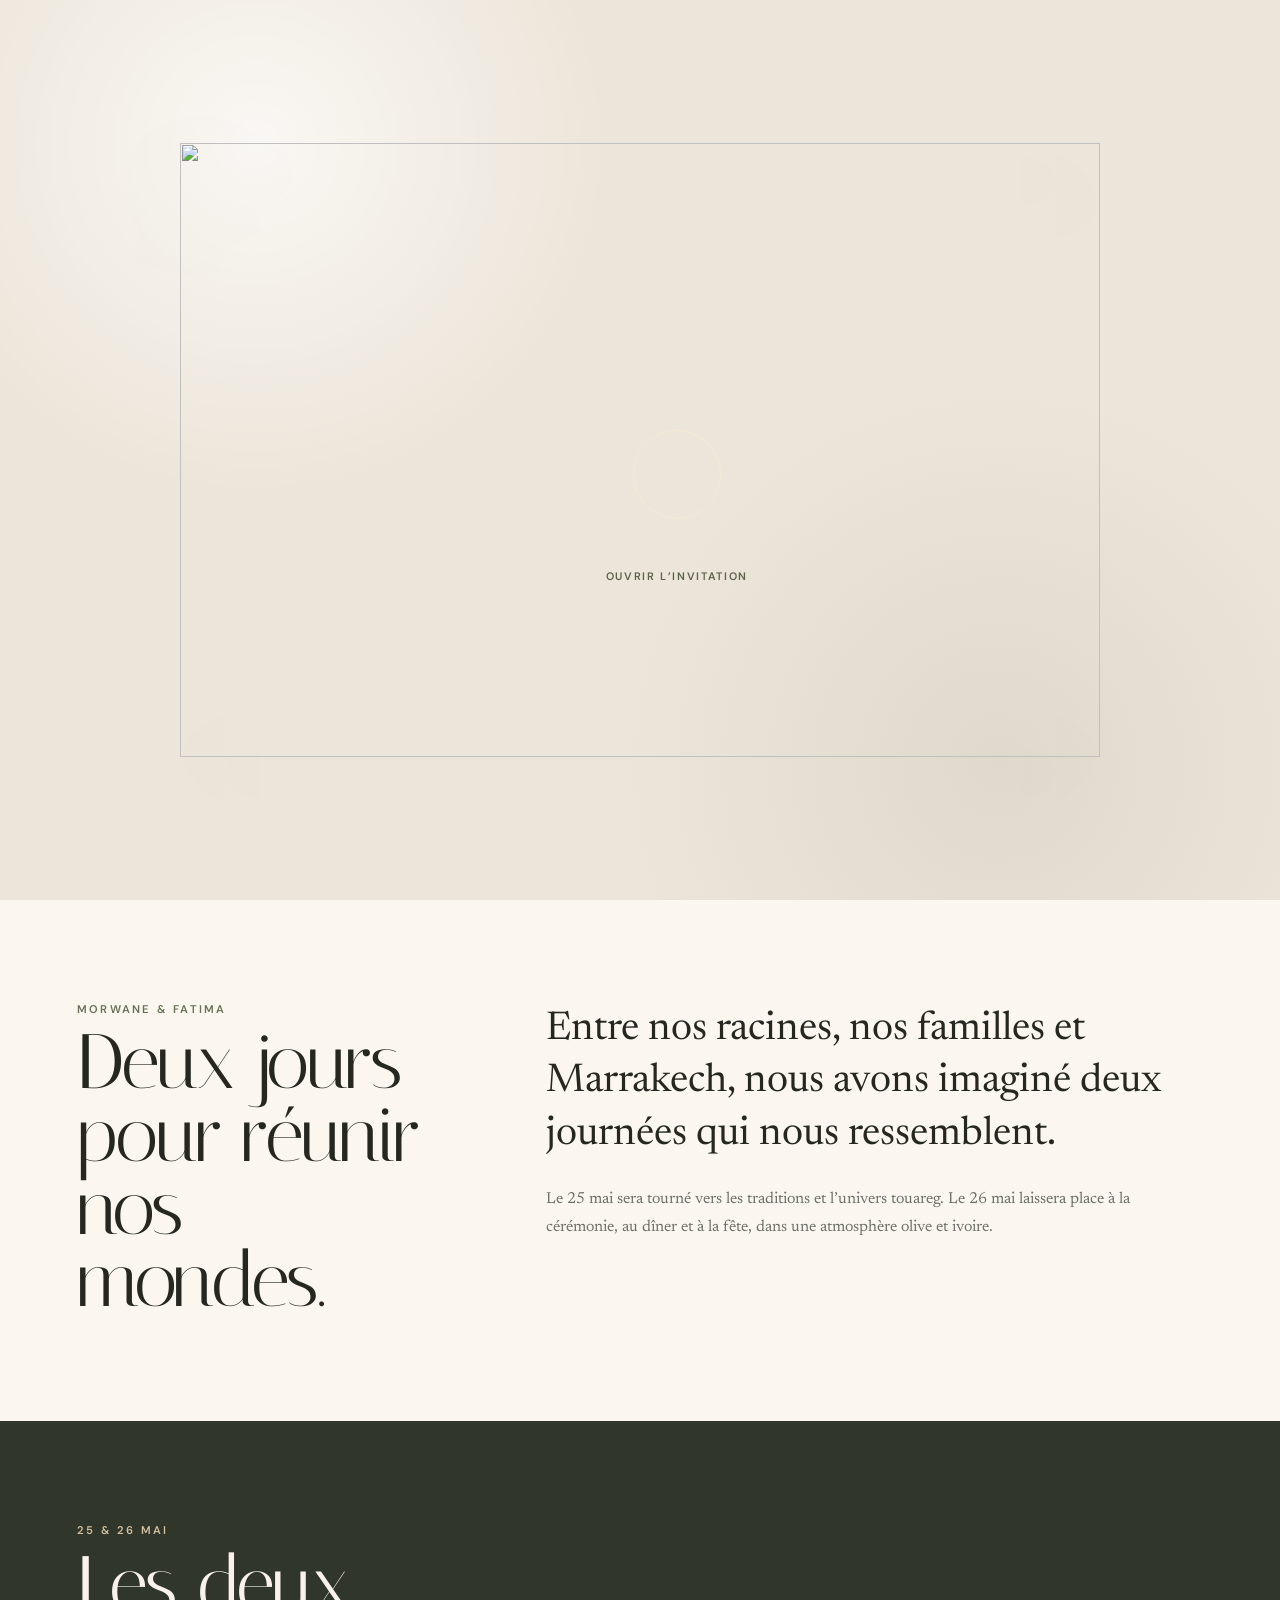
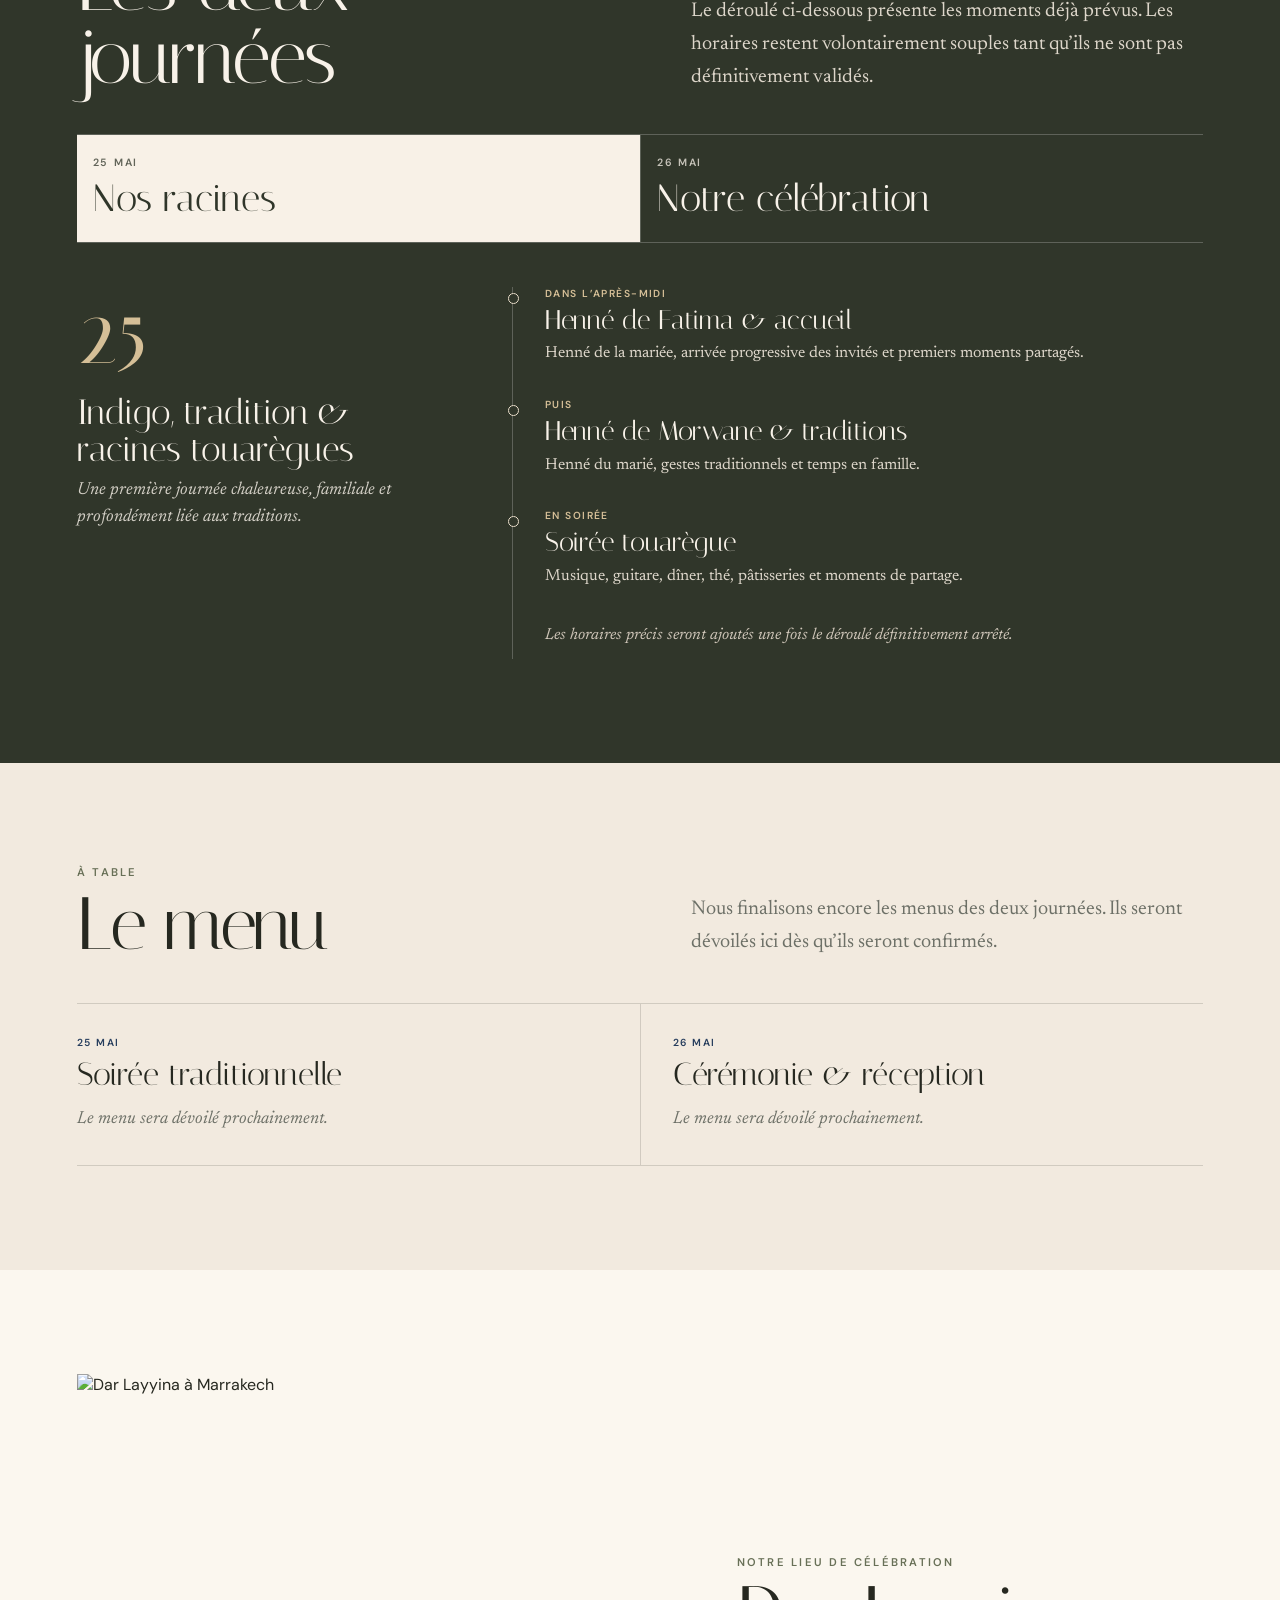
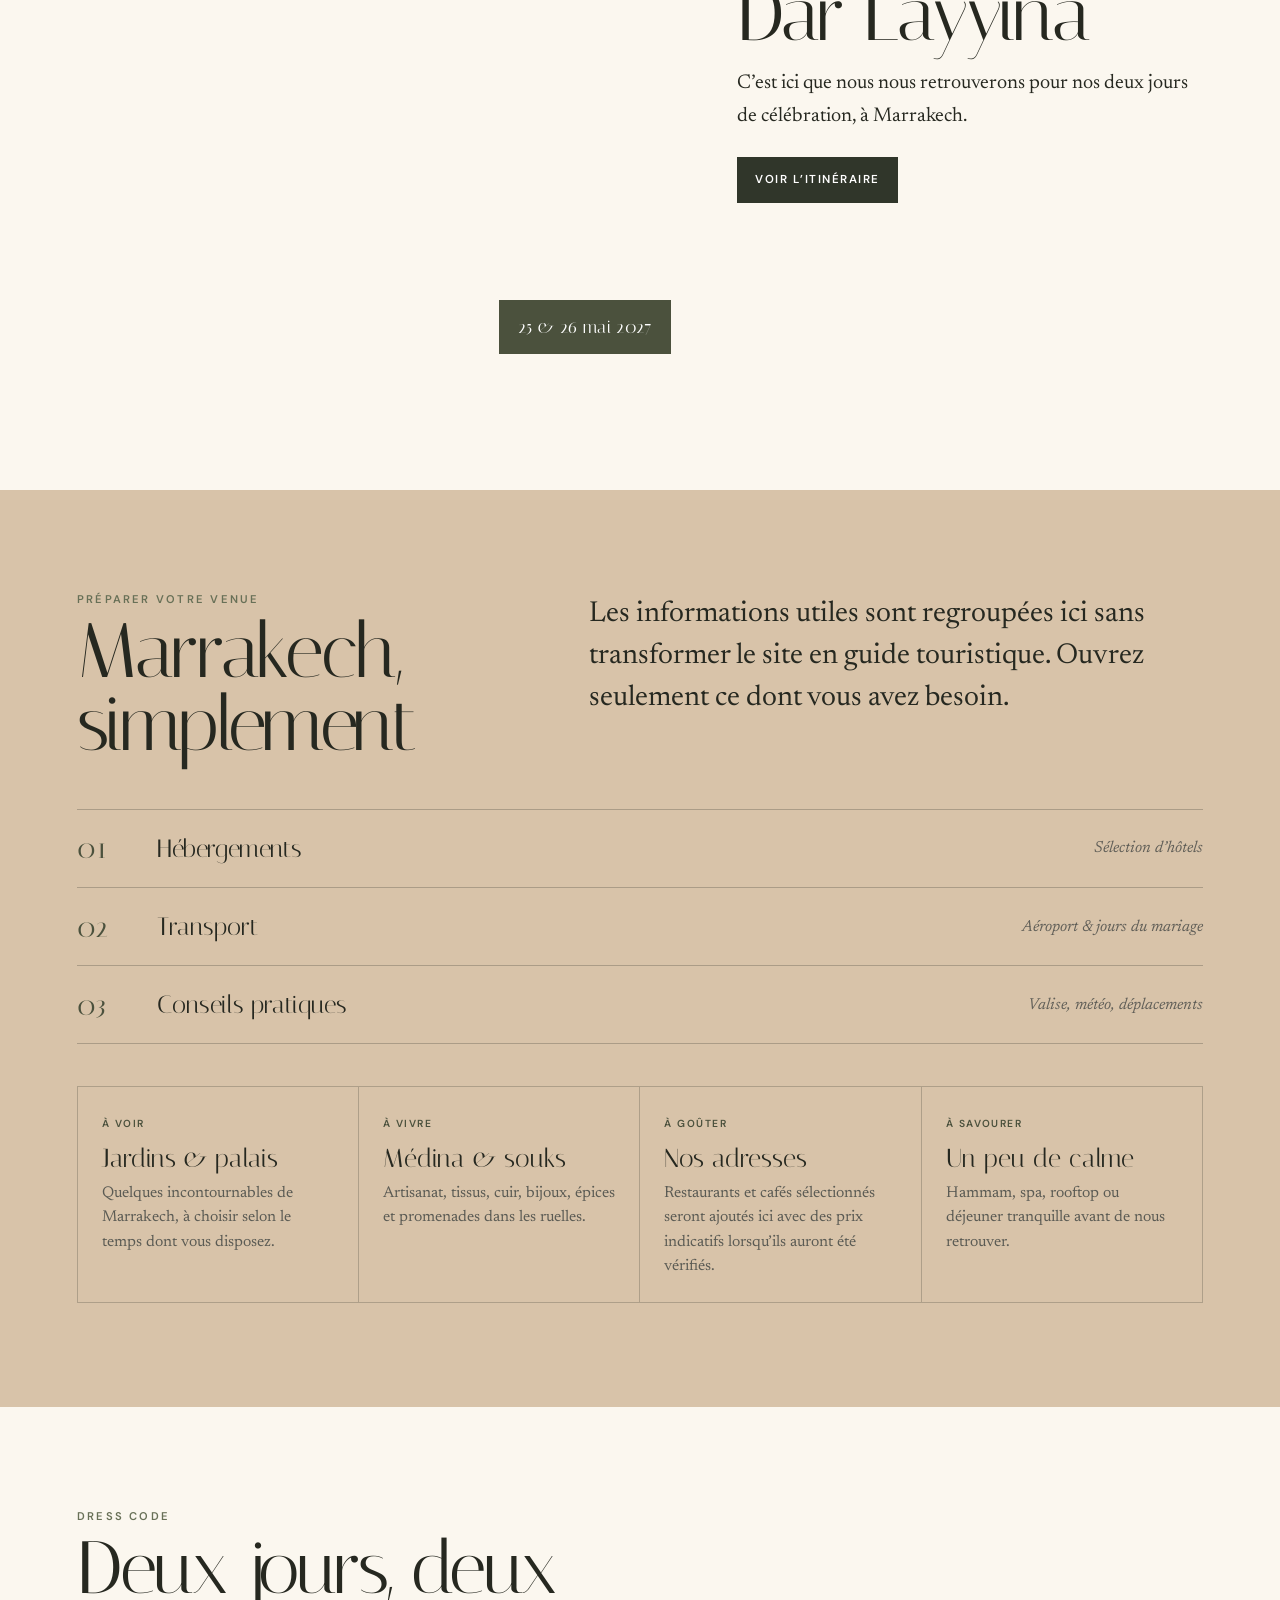
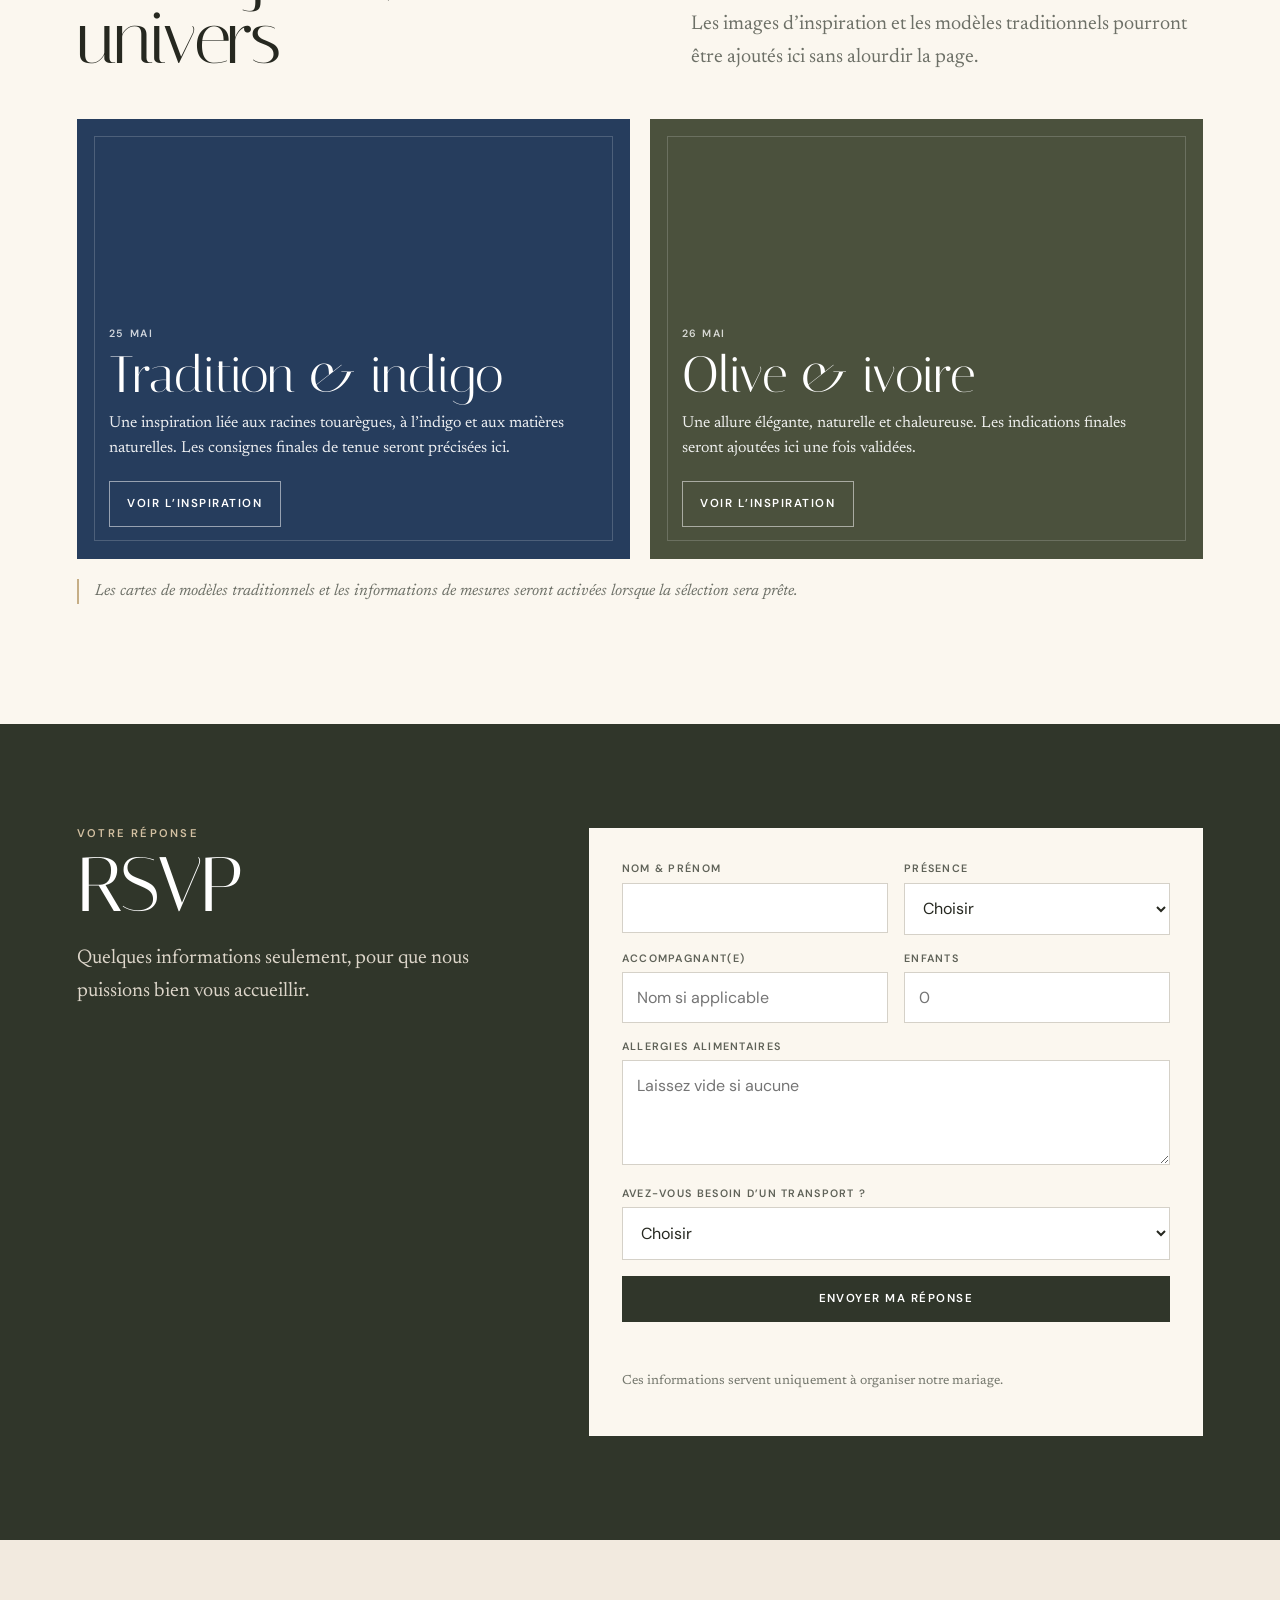
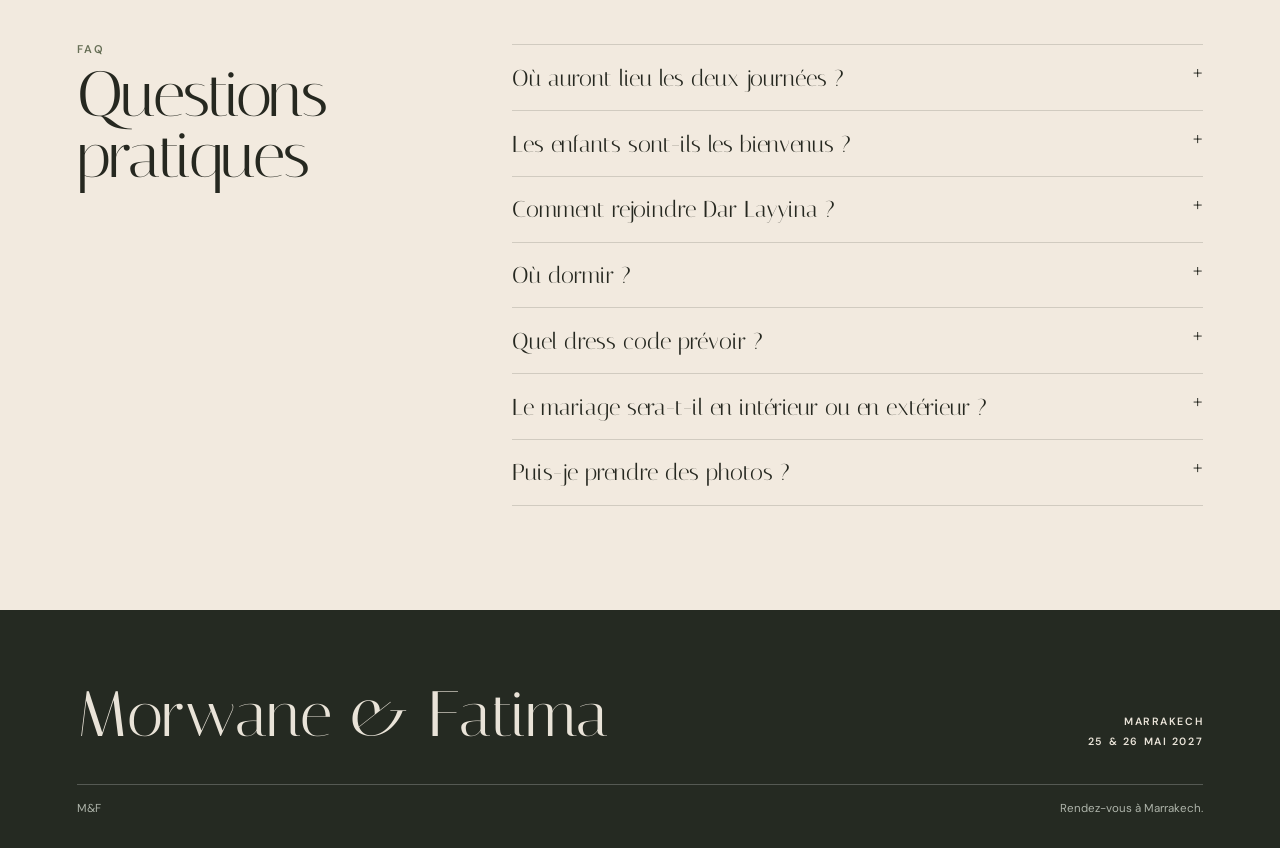
==== commit 11ba2fb3: "Rebuild premium multilingual wedding experience" ====
--- a/index.html
+++ b/index.html
@@ -1,172 +1,344 @@
 <!doctype html>
-<html lang="fr"><head><meta charset="utf-8"><meta name="viewport" content="width=device-width,initial-scale=1"><meta name="robots" content="noindex,nofollow"><title>Morwane & Fatima | Marrakech 2027</title>
-<link rel="preconnect" href="https://fonts.googleapis.com"><link rel="preconnect" href="https://fonts.gstatic.com" crossorigin>
-<link href="https://fonts.googleapis.com/css2?family=Cormorant+Garamond:ital,wght@0,400;0,500;0,600;1,400&family=Nothing+You+Could+Do&family=Montserrat:wght@300;400;500&display=swap" rel="stylesheet">
+<html lang="fr" dir="ltr">
+<head>
+<meta charset="utf-8">
+<meta name="viewport" content="width=device-width,initial-scale=1,viewport-fit=cover">
+<meta name="theme-color" content="#4b513d">
+<meta name="robots" content="noindex,nofollow">
+<title>Morwane & Fatima — Marrakech · 25 & 26 mai 2027</title>
+<meta name="description" content="Le site de mariage de Morwane & Fatima — Marrakech, 25 & 26 mai 2027. Programme, lieu, séjour, tenues, RSVP et informations pratiques.">
+<meta property="og:type" content="website">
+<meta property="og:title" content="Morwane & Fatima — Marrakech 2027">
+<meta property="og:description" content="25 & 26 mai 2027 · Marrakech">
+<meta property="og:image" content="https://raw.githubusercontent.com/Morwane-Fatima-Mariage2027/morwane-fatima-destination-weddind/main/couple.jpeg">
+<meta name="twitter:card" content="summary_large_image">
+<link rel="preconnect" href="https://fonts.googleapis.com">
+<link rel="preconnect" href="https://fonts.gstatic.com" crossorigin>
+<link href="https://fonts.googleapis.com/css2?family=DM+Sans:wght@400;500;600&family=Italiana&family=Newsreader:ital,opsz,wght@0,6..72,400;0,6..72,500;1,6..72,400&display=swap" rel="stylesheet">
 <style>
-:root{--paper:#eee3d2;--cream:#f6efe4;--ink:#39372f;--olive:#4a5139;--olive2:#73775c;--indigo:#46556a;--terra:#a56f54;--gold:#9d865e}
-*{box-sizing:border-box}html{scroll-behavior:smooth}body{margin:0;background:#d5ccbd;color:var(--ink);font-family:Montserrat,sans-serif}.paper{max-width:1500px;margin:auto;background:var(--paper);overflow:hidden;box-shadow:0 0 70px #625a4d45}.texture{background-image:linear-gradient(100deg,#f2e8d9,#e9decc 48%,#f3eadc)}
-nav{height:74px;display:flex;align-items:center;gap:27px;padding:0 5%;border-bottom:1px solid #5e574d25;font-size:10px;letter-spacing:.09em;position:relative;z-index:20}nav .mark{font:600 28px "Cormorant Garamond";margin-right:auto}nav a{color:inherit;text-decoration:none;cursor:pointer}
-.hero{min-height:720px;display:grid;grid-template-columns:43% 57%}.hero-copy{padding:90px 7% 60px 10%;position:relative}.eyebrow{font-size:9px;letter-spacing:.28em;text-transform:uppercase}.pencil{font-family:"Nothing You Could Do",cursive}.hero h1{font:400 clamp(57px,7vw,105px)/.92 "Nothing You Could Do";margin:35px 0 30px;transform:rotate(-2deg)}.hero h1 span{display:block;margin-left:45px}.place{font:500 27px "Cormorant Garamond";letter-spacing:.2em}.date{font-size:15px;letter-spacing:.18em;margin-top:9px}.promise{font:italic 21px/1.45 "Cormorant Garamond";max-width:390px;margin-top:35px}.olive-line{width:95px;height:1px;background:var(--olive);margin:24px 0}.leaf{position:absolute;color:var(--olive);font-size:64px;opacity:.72}.leaf.a{left:0;top:80px;transform:rotate(-30deg)}.leaf.b{right:10%;bottom:35px;transform:rotate(18deg)}
-.hero-photo{min-height:720px;background:linear-gradient(90deg,var(--paper),transparent 13%),url('https://raw.githubusercontent.com/Morwane-Fatima-Mariage2027/morwane-fatima-destination-weddind/main/couple.jpeg') center/cover}
-.memory-photo{position:relative;padding:70px 0 95px;background:var(--paper)}.memory-image{height:68vh;min-height:520px;background:url('https://raw.githubusercontent.com/Morwane-Fatima-Mariage2027/morwane-fatima-destination-weddind/main/couple.jpeg') center/cover;-webkit-mask-image:linear-gradient(to bottom,transparent 0,#000 11%,#000 88%,transparent 100%);mask-image:linear-gradient(to bottom,transparent 0,#000 11%,#000 88%,transparent 100%)}.memory-caption{max-width:680px;margin:-8px auto 0;padding:0 8%;text-align:center;font:italic 24px/1.45 "Cormorant Garamond";color:#4b483f}
-.journal-tabs{display:grid;grid-template-columns:1fr 1fr;gap:14px;margin:35px 0}.journal-tab{padding:22px;background:transparent;border:1px solid #eee3d269;color:#f3eadf;text-align:left;cursor:pointer}.journal-tab span{font:500 9px Montserrat;letter-spacing:.18em}.journal-tab strong{display:block;font:500 28px "Cormorant Garamond";margin:7px 0 3px}.journal-tab em{font:400 16px/1.3 "Cormorant Garamond";opacity:.85}.journal-tab.active{background:#f2e9dc;color:var(--olive)}.journal-panel{display:none;border-top:1px solid #eee3d247;padding-top:34px}.journal-panel.active{display:block}.day-intro{display:grid;grid-template-columns:22% 1fr;gap:5%;align-items:start}.day-intro h3{font:500 34px "Cormorant Garamond";margin:0 0 6px}.day-intro p{font:17px/1.5 "Cormorant Garamond";max-width:700px}.day-grid{display:grid;grid-template-columns:repeat(3,1fr);gap:14px;margin-top:28px}.mini-sheet{background:#f3eadf0e;border:1px solid #eee3d242;padding:22px;min-height:135px}.mini-label{font:500 9px Montserrat;letter-spacing:.16em;text-transform:uppercase}.mini-sheet p{font:16px/1.4 "Cormorant Garamond";margin:10px 0 0}
-.venue-clean{display:grid;grid-template-columns:.8fr 1.2fr;gap:6%;align-items:center}.venue-copy p{font:20px/1.5 "Cormorant Garamond";max-width:430px}.map-live{min-height:440px;border:1px solid #766d5e44;box-shadow:0 16px 34px #4f473b1f}.map-live iframe{width:100%;height:440px;border:0;display:block}
-.reveal-btn{margin-top:24px;padding:13px 20px;border:1px solid var(--olive);background:transparent;color:var(--olive);font:500 10px Montserrat;letter-spacing:.12em;text-transform:uppercase;cursor:pointer}.reveal-panel{display:none;margin-top:28px}.reveal-panel.active{display:block}.guide-grid{display:grid;grid-template-columns:repeat(4,1fr);gap:14px}.guide-card{background:#f3e5d3b5;border:1px solid #765f4f3a;padding:22px}.guide-card span{font:500 9px Montserrat;letter-spacing:.16em;text-transform:uppercase}.guide-card h3{font:500 24px "Cormorant Garamond";margin:9px 0}.guide-card p{font:16px/1.45 "Cormorant Garamond";margin:0}
-.info-accordion{margin-top:35px;border-top:1px solid #746b5e55}.info-row{width:100%;display:grid;grid-template-columns:55px 1fr 1fr;gap:18px;align-items:center;text-align:left;padding:22px 4px;border:0;border-bottom:1px solid #746b5e55;background:transparent;color:inherit;cursor:pointer}.info-row span{font:400 26px "Cormorant Garamond";color:var(--olive)}.info-row strong{font:500 25px "Cormorant Garamond"}.info-row em{font:400 16px "Cormorant Garamond";text-align:right}.info-panel{display:none;padding:20px 6% 28px;border-bottom:1px solid #746b5e55;background:#f6efe363}.info-panel.active{display:block}.info-panel p{font:17px/1.55 "Cormorant Garamond";max-width:760px;margin:0}.rsvp-list{display:flex;flex-wrap:wrap;justify-content:center;gap:10px 12px;margin:18px 0 8px}.rsvp-list span{border:1px solid #756c5d46;padding:9px 13px;font:500 10px Montserrat;letter-spacing:.08em;text-transform:uppercase}
-.section{padding:95px 7%;position:relative}.section-title{font:400 clamp(45px,5.5vw,76px)/1 "Nothing You Could Do";margin:0 0 22px;transform:rotate(-1deg)}.section-sub{font:italic 19px/1.5 "Cormorant Garamond";max-width:600px}.story-grid{display:grid;grid-template-columns:.9fr 1.1fr;gap:8%;align-items:center}.story-copy p{font:18px/1.62 "Cormorant Garamond"}.photo-stack{height:470px;position:relative}.photo{position:absolute;background:#f7f1e7;padding:10px 10px 35px;box-shadow:0 14px 32px #50483d2c}.photo img{width:100%;height:100%;object-fit:cover}.photo.one{width:56%;height:390px;left:7%;top:15px;transform:rotate(-5deg)}.photo.two{width:46%;height:315px;right:3%;top:115px;transform:rotate(6deg)}.scribble{position:absolute;font:25px "Nothing You Could Do";color:var(--olive);right:3%;top:35px;transform:rotate(-6deg)}
-.programme-wrap{background:var(--olive);color:var(--cream)}.programme-wrap .section-title{color:#f4ecdf}.programme-wrap .section-sub{color:#e9dfcf}.tabs{display:flex;gap:12px;margin:35px 0 42px}.tab{border:1px solid #eee3d275;background:transparent;color:#f4ecdf;padding:13px 20px;font:500 11px Montserrat;letter-spacing:.11em;cursor:pointer}.tab.active{background:#f2e9dc;color:var(--olive)}.day-panel{display:none;grid-template-columns:28% 1fr;gap:6%;border-top:1px solid #eee3d247;padding-top:35px}.day-panel.active{display:grid}.big-date{font:400 74px/1 "Cormorant Garamond"}.big-date small{display:block;font:9px Montserrat;letter-spacing:.25em;margin-top:7px}.day-panel h3{font:400 34px "Cormorant Garamond";margin:0 0 8px}.day-panel .handnote{font:22px "Nothing You Could Do";color:#e1cfaa;margin-bottom:25px}.timeline{border-left:1px solid #eee3d255;padding-left:25px}.moment{position:relative;margin-bottom:22px}.moment:before{content:"";position:absolute;width:7px;height:7px;border:1px solid #eee3d2;border-radius:50%;left:-29px;top:5px;background:var(--olive)}.moment b{font:500 9px Montserrat;letter-spacing:.15em;text-transform:uppercase}.moment p{font:17px/1.35 "Cormorant Garamond";margin:4px 0}.small-note{font:18px "Nothing You Could Do";margin-top:28px;opacity:.85}
-.venue{display:grid;grid-template-columns:1fr 1fr;gap:7%;align-items:center}.venue-photo{min-height:510px;background:url('https://raw.githubusercontent.com/Morwane-Fatima-Mariage2027/morwane-fatima-destination-weddind/main/pool-main.jpeg') center/cover;position:relative}.venue-photo:after{content:"notre lieu de célébration";position:absolute;background:var(--cream);padding:12px 18px;right:-25px;bottom:35px;font:20px "Nothing You Could Do";transform:rotate(-3deg);box-shadow:0 8px 20px #0002}.venue h3,.marrakech h3{font:500 37px "Cormorant Garamond";margin:10px 0}.venue p,.marrakech p,.stay p{font:18px/1.55 "Cormorant Garamond"}.btn{display:inline-block;margin-top:18px;padding:13px 20px;border:1px solid var(--olive);color:var(--olive);text-decoration:none;font-size:10px;letter-spacing:.12em;text-transform:uppercase}
-.marrakech{background:#d7c1a8}.marrakech-grid{display:grid;grid-template-columns:1fr 1fr;gap:7%;align-items:center}.map-sketch{min-height:360px;border:1px solid #6b59494a;display:grid;place-items:center;position:relative;background:#f1e4d1aa}.map-sketch:before{content:"MARRAKECH";font:400 50px "Nothing You Could Do";color:var(--terra);transform:rotate(-7deg)}.map-sketch:after{content:"25 | 26 mai 2027";position:absolute;bottom:25%;font:500 10px Montserrat;letter-spacing:.18em}
-.stay{display:grid;grid-template-columns:1fr 1fr;gap:7%}.paper-card{background:#f6efe3;padding:34px;border:1px solid #746a5a30;box-shadow:0 12px 28px #5b51431a}.paper-card h3{font:500 28px "Cormorant Garamond";margin:0 0 10px}.paper-card .pencil{font-size:20px;color:var(--olive)}.lodging-placeholder{border:1px dashed #81766566;padding:24px;margin-top:20px;font:italic 17px/1.5 "Cormorant Garamond"}
-.attire{background:var(--indigo);color:#f4ecdf}.attire-grid{display:grid;grid-template-columns:1fr 1fr;gap:5%;margin-top:35px}.attire-card{padding:35px;border:1px solid #f4ecdf4a}.attire-card .daynum{font:400 52px "Cormorant Garamond"}.attire-card h3{font:400 27px "Cormorant Garamond"}.attire-card p{font:17px/1.5 "Cormorant Garamond"}
-.rsvp{text-align:center}.rsvp .section-sub{margin:0 auto}.rsvp-box{max-width:720px;margin:35px auto 0;padding:45px;border:1px solid #746a5a45;background:#f6efe3}.rsvp-box h3{font:400 31px "Cormorant Garamond";margin:0 0 12px}.rsvp-box p{font:17px/1.5 "Cormorant Garamond"}.disabled{opacity:.65;pointer-events:none}
-.faq{background:#e3d6c4}.faq-list{max-width:850px;margin:35px auto 0}.faq details{border-top:1px solid #71675755;padding:20px 0}.faq details:last-child{border-bottom:1px solid #71675755}.faq summary{cursor:pointer;font:500 21px "Cormorant Garamond"}.faq details p{font:17px/1.5 "Cormorant Garamond";padding-right:8%}
-footer{background:#3f4634;color:#eee4d5;text-align:center;padding:55px 8%}footer .names{font:400 44px "Nothing You Could Do";margin-bottom:12px}footer p{font:10px Montserrat;letter-spacing:.15em}
-@media(max-width:800px){nav{padding:0 5%}nav a:not(.mark){display:none}.hero{grid-template-columns:1fr}.hero-copy{padding:55px 9% 40px}.hero h1{font-size:62px}.hero-photo{min-height:58vh;background-image:linear-gradient(180deg,var(--paper),transparent 13%),url('https://raw.githubusercontent.com/Morwane-Fatima-Mariage2027/morwane-fatima-destination-weddind/main/couple.jpeg')}.section{padding:72px 8%}.story-grid,.venue,.marrakech-grid,.stay,.attire-grid{grid-template-columns:1fr}.photo-stack{height:390px;margin-top:25px}.photo.one{height:330px}.photo.two{height:260px}.programme-wrap{padding-left:7%;padding-right:7%}.tabs{display:grid;grid-template-columns:1fr 1fr}.tab{padding:13px 7px}.day-panel{grid-template-columns:1fr}.big-date{font-size:60px;margin-bottom:15px}.venue-photo{min-height:430px;order:-1}.venue-photo:after{right:10px}.marrakech-grid{gap:35px}.stay,.attire-grid{gap:22px}.rsvp-box{padding:30px 20px}.memory-image{height:55vh;min-height:420px}.memory-caption{font-size:21px}.journal-tabs{grid-template-columns:1fr}.day-intro{grid-template-columns:1fr}.day-grid{grid-template-columns:1fr}.venue-clean{grid-template-columns:1fr}.map-live,.map-live iframe{height:360px;min-height:360px}.guide-grid{grid-template-columns:1fr 1fr}.info-row{grid-template-columns:45px 1fr}.info-row em{grid-column:2;text-align:left;margin-top:-12px}}
-</style></head><body><main class="paper texture">
-<nav><a class="mark" href="#">M & F</a><a href="#programme">25 & 26 mai</a><a href="#lieu">Dar Layyina</a><a href="#marrakech">Marrakech</a><a href="#sejour">Séjour</a><a href="#rsvp">RSVP</a><a href="#faq">FAQ</a></nav>
-<section class="hero"><div class="hero-copy"><span class="leaf a">❧</span><div class="eyebrow">Notre carnet de Marrakech</div><h1>Morwane<span>& Fatima</span></h1><div class="place">MARRAKECH</div><div class="date">25 <span>|</span> 26 MAI 2027</div><div class="olive-line"></div><p class="promise">D’Agadez à Marrakech, des années à grandir côte à côte. Cette fois, nous vous invitons à écrire la suite avec nous.</p><span class="leaf b">❧</span></div><div class="hero-photo"></div></section>
-<section class="memory-photo" id="story">
-  <div class="memory-image"></div>
-  <div class="memory-caption">Nos racines ne racontent pas exactement la même histoire. Elles ont fini par en créer une nouvelle : la nôtre.</div>
-</section>
-<section class="section programme-wrap" id="programme">
-  <div class="eyebrow">25 | 26 mai 2027</div>
-  <h2 class="section-title">Les deux jours</h2>
-  <p class="section-sub">Touchez une journée pour découvrir son univers, sa tenue et son déroulé.</p>
-
-  <div class="journal-tabs">
-    <button class="journal-tab active" data-day="d25">
-      <span>25 MAI</span>
-      <strong>Nos racines</strong>
-      <em>Indigo · Touareg · Henné</em>
-    </button>
-    <button class="journal-tab" data-day="d26">
-      <span>26 MAI</span>
-      <strong>Notre célébration</strong>
-      <em>Olive · Ivoire · Élégance</em>
-    </button>
-  </div>
-
-  <article class="journal-panel active" id="d25">
-    <div class="day-intro">
-      <div class="big-date">25<small>MAI 2027</small></div>
-      <div>
-        <h3>Traditions & racines</h3>
-        <p>Une journée profondément liée à nos racines touarègues : indigo, matières naturelles, tapis, lanternes, musique et chaleur du désert.</p>
+:root{
+  --olive-950:#30362a;--olive-800:#4b513d;--olive-650:#687057;--olive-300:#b8bba8;
+  --ivory:#fbf7ef;--cream:#f2eadf;--sand:#ded0bd;--champagne:#c6ae86;
+  --ink:#262820;--muted:#6d7067;--indigo:#263d5d;--indigo-soft:#405b7b;--terra:#a16b53;
+  --line:rgba(38,40,32,.16);--line-light:rgba(255,255,255,.22);
+  --serif:"Italiana",serif;--editorial:"Newsreader",serif;--sans:"DM Sans",sans-serif;
+  --s1:.35rem;--s2:.6rem;--s3:.9rem;--s4:1.2rem;--s5:1.6rem;--s6:2.2rem;--s7:3.1rem;--s8:4.5rem;--s9:6.5rem;
+  --max:1180px;--ease:cubic-bezier(.2,.75,.25,1);
+}
+*{box-sizing:border-box}html{scroll-behavior:smooth}body{margin:0;background:var(--ivory);color:var(--ink);font-family:var(--sans);overflow-x:hidden}
+body.menu-open,body.invite-locked{overflow:hidden}img{display:block;max-width:100%}a{color:inherit}button,input,select,textarea{font:inherit}
+::selection{background:var(--olive-800);color:white}.shell{width:min(var(--max),88vw);margin-inline:auto}
+.skip{position:fixed;left:1rem;top:-5rem;z-index:10000;background:var(--ink);color:white;padding:.8rem 1rem;text-decoration:none}.skip:focus{top:1rem}
+.eyebrow{font:600 .7rem/1 var(--sans);letter-spacing:.2em;text-transform:uppercase;color:var(--olive-650)}
+.display{font-family:var(--serif);font-weight:400;letter-spacing:-.03em;line-height:.95}.prose{font:400 clamp(1.05rem,1.8vw,1.25rem)/1.65 var(--editorial)}
+.button{display:inline-flex;align-items:center;justify-content:center;min-height:46px;padding:.78rem 1.1rem;border:1px solid currentColor;background:transparent;color:inherit;text-decoration:none;font:600 .72rem var(--sans);letter-spacing:.13em;text-transform:uppercase;transition:transform .25s var(--ease),background .25s,color .25s}
+.button:hover{transform:translateY(-1px)}.button:active{transform:translateY(0)}.button:focus-visible,button:focus-visible,a:focus-visible,input:focus-visible,select:focus-visible,textarea:focus-visible{outline:2px solid var(--champagne);outline-offset:4px}
+.button.dark{background:var(--olive-950);border-color:var(--olive-950);color:white}.button.light{border-color:rgba(255,255,255,.52);color:white}
+.divider{height:1px;background:var(--line)}.muted{color:var(--muted)}.hidden{display:none!important}
+
+/* Invitation */
+.invitation-gate{position:fixed;inset:0;z-index:9999;display:grid;place-items:center;background:#ece5d9;transition:opacity .65s var(--ease),visibility .65s var(--ease)}
+.invitation-gate::after{content:"";position:absolute;inset:0;background:radial-gradient(circle at 20% 16%,rgba(255,255,255,.72),transparent 28%),radial-gradient(circle at 78% 85%,rgba(75,81,61,.08),transparent 30%);pointer-events:none}
+.invitation-stage{position:relative;width:min(920px,94vw);aspect-ratio:3/2;display:grid;place-items:center;z-index:1;transition:transform .7s var(--ease),opacity .6s}
+.invitation-photo{width:100%;height:100%;object-fit:contain;filter:drop-shadow(0 28px 44px rgba(53,54,43,.18))}
+.invitation-seal{position:absolute;left:54%;top:54%;transform:translate(-50%,-50%);width:clamp(82px,10vw,116px);aspect-ratio:1;border:0;border-radius:50%;background:transparent;color:transparent;cursor:pointer}
+.invitation-seal::before{content:"";position:absolute;inset:12%;border:1px solid rgba(248,238,210,.55);border-radius:50%;transition:transform .35s var(--ease),opacity .35s}
+.invitation-seal::after{content:"Ouvrir l’invitation";position:absolute;top:calc(100% + 36px);left:50%;transform:translateX(-50%);width:max-content;color:#5c614c;font:600 .68rem var(--sans);letter-spacing:.15em;text-transform:uppercase}
+.invitation-seal:hover::before,.invitation-seal:focus-visible::before{transform:scale(1.09);opacity:.75}.invitation-gate.opening{opacity:0;visibility:hidden}.invitation-gate.opening .invitation-stage{transform:scale(1.025);opacity:.7}
+
+/* Header */
+.site-header{position:fixed;inset:0 0 auto;z-index:80;color:white;transition:background .35s,color .35s,border-color .35s}
+.site-header.scrolled{background:rgba(251,247,239,.94);backdrop-filter:blur(14px);color:var(--ink);border-bottom:1px solid var(--line)}
+.nav{height:74px;display:flex;align-items:center;gap:1.5rem}.brand{font:400 1.35rem var(--serif);text-decoration:none;white-space:nowrap}.nav-links{display:flex;gap:1.45rem;margin-left:auto;align-items:center}.nav-links a{text-decoration:none;font:600 .66rem var(--sans);letter-spacing:.13em;text-transform:uppercase;opacity:.9}.nav-links a:hover{opacity:.58}
+.langs{display:flex;align-items:center;border-left:1px solid currentColor;padding-left:.8rem;opacity:.9}.lang-btn{border:0;background:transparent;color:inherit;min-width:34px;min-height:40px;cursor:pointer;font:600 .65rem var(--sans);letter-spacing:.08em}.lang-btn.active{text-decoration:underline;text-underline-offset:4px}
+.menu-btn{display:none;margin-left:auto;border:0;background:transparent;color:inherit;width:44px;height:44px;cursor:pointer}.menu-btn span{display:block;width:22px;height:1px;background:currentColor;margin:5px auto}
+.mobile-menu{display:none;position:fixed;inset:0;z-index:70;background:var(--olive-950);color:white;padding:104px 7vw 40px}.mobile-menu.open{display:block}.mobile-menu a{display:block;text-decoration:none;font:400 clamp(2rem,9vw,3.2rem)/1.2 var(--serif);padding:.55rem 0;border-bottom:1px solid var(--line-light)}.mobile-menu .mobile-rsvp{margin-top:1.5rem;font-size:1rem}
+
+/* Hero */
+.hero{position:relative;min-height:100svh;display:flex;align-items:flex-end;color:white;background:#263127;overflow:hidden}.hero-media{position:absolute;inset:0}
+.hero-media img{width:100%;height:100%;object-fit:cover;object-position:center 58%}.hero-overlay{position:absolute;inset:0;background:linear-gradient(180deg,rgba(21,27,22,.16) 12%,rgba(21,27,22,.2) 45%,rgba(21,27,22,.76) 100%),linear-gradient(90deg,rgba(28,34,29,.38),transparent 48%)}
+.hero-content{position:relative;z-index:2;padding:9rem 0 8vh;width:100%}.hero-meta{display:flex;justify-content:space-between;align-items:center;gap:2rem;border-bottom:1px solid rgba(255,255,255,.35);padding-bottom:1rem;margin-bottom:2.5rem}.hero-meta span{font:600 .68rem var(--sans);letter-spacing:.18em;text-transform:uppercase}
+.hero h1{font-size:clamp(4.2rem,10vw,9.6rem);margin:0;max-width:950px}.hero h1 .amp{font-family:var(--editorial);font-style:italic;font-weight:400;color:#e6d1ad}.hero-bottom{display:grid;grid-template-columns:1fr auto;gap:2rem;align-items:end;margin-top:2.3rem}.hero-date{font:400 clamp(1.65rem,3.2vw,2.6rem) var(--serif)}.hero-location{font:600 .72rem var(--sans);letter-spacing:.17em;text-transform:uppercase;margin-top:.45rem}.hero-actions{display:flex;gap:.8rem;flex-wrap:wrap;justify-content:flex-end}
+
+/* Intro */
+.intro{padding:var(--s9) 0;background:var(--ivory)}.intro-grid{display:grid;grid-template-columns:.7fr 1.3fr;gap:9vw;align-items:start}.intro h2{font-size:clamp(3.2rem,6vw,5.4rem);margin:.65rem 0 0}.intro-copy{font:400 clamp(1.65rem,3.1vw,2.5rem)/1.32 var(--editorial);margin:0}.intro-note{font:400 1rem/1.75 var(--editorial);color:var(--muted);max-width:620px;margin:1.5rem 0 0}
+
+/* Programme */
+.programme{background:var(--olive-950);color:#f8f2e9;padding:var(--s9) 0}.programme .eyebrow{color:#d2c0a1}.programme-head{display:grid;grid-template-columns:1fr 1fr;gap:8vw;align-items:end;margin-bottom:2.5rem}.programme h2{font-size:clamp(3.2rem,6vw,5.4rem);margin:.7rem 0 0}.programme-head p{margin:0;color:#ddd6ca}
+.day-switch{display:grid;grid-template-columns:1fr 1fr;border-top:1px solid var(--line-light);border-bottom:1px solid var(--line-light)}.day-tab{border:0;background:transparent;color:inherit;padding:1.35rem 1rem;text-align:left;cursor:pointer}.day-tab+ .day-tab{border-left:1px solid var(--line-light)}.day-tab span{display:block;font:600 .66rem var(--sans);letter-spacing:.16em;text-transform:uppercase;opacity:.75}.day-tab strong{display:block;font:400 clamp(1.7rem,3vw,2.5rem) var(--serif);margin-top:.35rem}.day-tab.active{background:#f8f1e7;color:var(--olive-950)}
+.day-panel{display:none;padding-top:2.7rem}.day-panel.active{display:grid;grid-template-columns:.65fr 1.35fr;gap:8vw}.day-identity{position:sticky;top:108px;align-self:start}.day-number{font:400 5.7rem/1 var(--serif);color:#d5bf97}.day-theme{font:400 2.2rem/1.05 var(--serif);margin:1rem 0 .6rem}.day-tone{font:italic 1.1rem/1.5 var(--editorial);opacity:.82}.timeline{border-left:1px solid var(--line-light);padding-left:2rem}.event{position:relative;padding:0 0 2rem}.event::before{content:"";position:absolute;left:-2.31rem;top:.42rem;width:.55rem;height:.55rem;border-radius:50%;background:var(--olive-950);border:1px solid #e9ddca}.event-time{font:600 .64rem var(--sans);letter-spacing:.14em;text-transform:uppercase;color:#d5bf97}.event h3{font:400 1.7rem var(--serif);margin:.25rem 0 .35rem}.event p{font:400 1rem/1.55 var(--editorial);margin:0;color:#ddd6ca}.day-note{font:italic 1rem var(--editorial);color:#cfc6b9;margin-top:.4rem}
+
+/* Menu */
+.menu-section{padding:var(--s9) 0;background:var(--cream)}.section-head{display:grid;grid-template-columns:1fr 1fr;gap:8vw;align-items:end}.section-head h2{font-size:clamp(3rem,5.8vw,5rem);margin:.65rem 0 0}.section-head p{margin:0;color:var(--muted)}.menu-reveal{margin-top:2.7rem;border-top:1px solid var(--line);border-bottom:1px solid var(--line);display:grid;grid-template-columns:1fr 1fr}.menu-day{padding:2rem 0}.menu-day+ .menu-day{border-left:1px solid var(--line);padding-left:2rem}.menu-day .date{font:600 .64rem var(--sans);letter-spacing:.14em;text-transform:uppercase;color:var(--indigo)}.menu-day h3{font:400 2rem var(--serif);margin:.4rem 0 .75rem}.menu-day p{font:italic 1.1rem/1.6 var(--editorial);color:var(--muted);margin:0}
+
+/* Venue */
+.venue{padding:var(--s9) 0;background:var(--ivory)}.venue-grid{display:grid;grid-template-columns:1.1fr .9fr;gap:7vw;align-items:center}.venue-photo{position:relative}.venue-photo img{width:100%;height:min(68vh,720px);object-fit:cover;object-position:center;border-radius:0}.venue-photo::after{content:"25 & 26 mai 2027";position:absolute;right:-1.5rem;bottom:2rem;background:var(--olive-800);color:white;padding:1rem 1.2rem;font:400 1.15rem var(--serif);letter-spacing:.02em}.venue-copy h2{font-size:clamp(3.4rem,6vw,5.6rem);margin:.6rem 0 1rem}.venue-copy p{max-width:470px;margin:0 0 1.5rem}
+
+/* Stay & Marrakech */
+.stay{padding:var(--s9) 0;background:#d8c3a9}.stay-top{display:grid;grid-template-columns:.8fr 1.2fr;gap:8vw;align-items:start}.stay h2{font-size:clamp(3.2rem,6vw,5.2rem);margin:.6rem 0 0}.stay-intro{font:400 clamp(1.3rem,2.4vw,1.8rem)/1.45 var(--editorial);margin:0}.accordion{margin-top:3rem;border-top:1px solid rgba(38,40,32,.25)}.accordion button{width:100%;display:grid;grid-template-columns:64px 1fr auto;gap:1rem;align-items:center;border:0;border-bottom:1px solid rgba(38,40,32,.25);background:transparent;color:inherit;padding:1.35rem 0;text-align:left;cursor:pointer}.accordion .num{font:400 1.8rem var(--serif);color:var(--olive-800)}.accordion strong{font:400 1.55rem var(--serif)}.accordion em{font:italic 1rem var(--editorial);color:#615f58}.accordion .panel{display:none;padding:1.2rem 6% 1.7rem;border-bottom:1px solid rgba(38,40,32,.25);background:rgba(251,247,239,.34)}.accordion .panel.open{display:block}.accordion .panel p{margin:0;max-width:760px}
+.marrakech-grid{display:grid;grid-template-columns:repeat(4,1fr);gap:0;margin-top:2.6rem;border-top:1px solid rgba(38,40,32,.23);border-left:1px solid rgba(38,40,32,.23)}.marrakech-item{padding:1.5rem;border-right:1px solid rgba(38,40,32,.23);border-bottom:1px solid rgba(38,40,32,.23);min-height:210px}.marrakech-item span{font:600 .64rem var(--sans);letter-spacing:.14em;text-transform:uppercase;color:var(--olive-800)}.marrakech-item h3{font:400 1.6rem var(--serif);margin:.7rem 0 .5rem}.marrakech-item p{font:400 .98rem/1.55 var(--editorial);margin:0;color:#5b5b54}
+
+/* Attire */
+.attire{padding:var(--s9) 0;background:var(--ivory)}.attire-grid{display:grid;grid-template-columns:1fr 1fr;gap:1.2rem;margin-top:2.8rem}.lookbook{position:relative;min-height:440px;padding:2rem;display:flex;flex-direction:column;justify-content:flex-end;overflow:hidden}.lookbook.day1{background:var(--indigo);color:white}.lookbook.day2{background:var(--olive-800);color:white}.lookbook::before{content:"";position:absolute;inset:1.1rem;border:1px solid rgba(255,255,255,.18);pointer-events:none}.lookbook .date{font:600 .66rem var(--sans);letter-spacing:.15em;text-transform:uppercase;opacity:.78}.lookbook h3{font:400 clamp(2.3rem,4vw,3.4rem)/1 var(--serif);margin:.55rem 0 .7rem}.lookbook p{font:400 1rem/1.55 var(--editorial);max-width:480px;margin:0;opacity:.9}.lookbook button{align-self:flex-start;margin-top:1.25rem}
+.measure-note{margin-top:1.25rem;padding-left:1rem;border-left:2px solid var(--champagne);font:italic 1rem/1.6 var(--editorial);color:var(--muted)}
+
+/* RSVP */
+.rsvp{padding:var(--s9) 0;background:var(--olive-950);color:white}.rsvp-grid{display:grid;grid-template-columns:.8fr 1.2fr;gap:8vw}.rsvp h2{font-size:clamp(3.2rem,6vw,5.2rem);margin:.6rem 0 1rem}.rsvp-copy p{color:#ddd6ca}.form{background:var(--ivory);color:var(--ink);padding:2rem;border:1px solid rgba(255,255,255,.2)}.fields{display:grid;grid-template-columns:1fr 1fr;gap:1rem}.field.full{grid-column:1/-1}.field label{display:block;font:600 .67rem var(--sans);letter-spacing:.12em;text-transform:uppercase;margin-bottom:.45rem;color:#5f6258}.field input,.field select,.field textarea{width:100%;border:1px solid #d5d1c8;background:white;color:var(--ink);padding:.86rem .9rem;border-radius:0;min-height:46px}.field textarea{min-height:105px;resize:vertical}.field input:focus,.field select:focus,.field textarea:focus{border-color:var(--olive-650);box-shadow:0 0 0 3px rgba(104,112,87,.12);outline:0}.form-status{min-height:1.5rem;margin:.8rem 0 0;font:400 .95rem var(--editorial);color:#596052}.submit{width:100%;margin-top:1rem}.honeypot{position:absolute;left:-9999px}.form-note{font:400 .82rem/1.45 var(--editorial);color:#74776d;margin-top:.8rem}
+
+/* FAQ */
+.faq{padding:var(--s9) 0;background:var(--cream)}.faq-wrap{display:grid;grid-template-columns:.65fr 1.35fr;gap:8vw}.faq h2{font-size:clamp(3rem,5vw,4.6rem);margin:.6rem 0 0}.faq-list{border-top:1px solid var(--line)}.faq details{border-bottom:1px solid var(--line);padding:1.15rem 0}.faq summary{list-style:none;cursor:pointer;font:400 1.45rem var(--serif);padding-right:2rem;position:relative}.faq summary::-webkit-details-marker{display:none}.faq summary::after{content:"+";position:absolute;right:0;top:-.1rem;font:400 1.4rem var(--editorial)}.faq details[open] summary::after{content:"−"}.faq details p{font:400 1rem/1.6 var(--editorial);color:var(--muted);max-width:720px;margin:.8rem 0 .1rem}
+
+/* Footer */
+footer{padding:4.2rem 0 2rem;background:#252a22;color:#e9e3d8}.footer-top{display:flex;justify-content:space-between;align-items:end;gap:2rem;padding-bottom:2rem;border-bottom:1px solid var(--line-light)}.footer-name{font:400 clamp(2.5rem,5vw,4.4rem) var(--serif)}.footer-meta{text-align:right;font:600 .66rem/1.9 var(--sans);letter-spacing:.15em;text-transform:uppercase}.footer-bottom{display:flex;justify-content:space-between;gap:1rem;padding-top:1rem;font-size:.72rem;color:#aeb4aa}
+
+/* Modal */
+.modal{position:fixed;inset:0;z-index:200;background:rgba(20,24,20,.74);display:none;place-items:center;padding:1rem}.modal.open{display:grid}.modal-card{width:min(760px,94vw);max-height:88vh;overflow:auto;background:var(--ivory);color:var(--ink);padding:2rem;position:relative}.modal-close{position:sticky;top:0;float:right;width:42px;height:42px;border:1px solid var(--line);background:var(--ivory);cursor:pointer}.modal h3{font:400 2.5rem var(--serif);margin:.4rem 0 1rem}.modal p{font:400 1rem/1.6 var(--editorial);color:var(--muted)}.modal-placeholder{margin-top:1.2rem;padding:1rem;border:1px dashed var(--line);font:italic 1rem var(--editorial);color:var(--muted)}
+
+/* Reveal */
+.reveal{opacity:0;transform:translateY(18px);transition:opacity .75s var(--ease),transform .75s var(--ease)}.reveal.visible{opacity:1;transform:none}
+
+@media(max-width:980px){
+  .nav-links{display:none}.menu-btn{display:block}.nav{height:68px}.langs{margin-left:.3rem}
+  .hero-content{padding-top:7rem}.hero-meta{margin-bottom:2rem}.hero-bottom{grid-template-columns:1fr}.hero-actions{justify-content:flex-start}
+  .intro-grid,.programme-head,.section-head,.venue-grid,.stay-top,.rsvp-grid,.faq-wrap{grid-template-columns:1fr;gap:2.3rem}
+  .day-panel.active{grid-template-columns:1fr}.day-identity{position:static}.day-number{font-size:4.6rem}
+  .marrakech-grid{grid-template-columns:1fr 1fr}.attire-grid{grid-template-columns:1fr}.lookbook{min-height:360px}
+}
+@media(max-width:640px){
+  .shell{width:min(100% - 2rem,var(--max))}.hero-media img{object-position:62% center}.hero h1{font-size:clamp(3.7rem,18vw,5.8rem)}.hero-meta{align-items:flex-start}.hero-meta span:last-child{text-align:right}
+  .invitation-stage{width:100vw;aspect-ratio:9/13}.invitation-photo{object-fit:cover}.invitation-seal{top:51%}
+  .intro,.programme,.menu-section,.venue,.stay,.attire,.rsvp,.faq{padding:4.7rem 0}
+  .day-switch{grid-template-columns:1fr}.day-tab+.day-tab{border-left:0;border-top:1px solid var(--line-light)}
+  .menu-reveal{grid-template-columns:1fr}.menu-day+ .menu-day{border-left:0;border-top:1px solid var(--line);padding-left:0}
+  .venue-photo img{height:58vh}.venue-photo::after{right:.75rem;bottom:.75rem}
+  .marrakech-grid{grid-template-columns:1fr}.accordion button{grid-template-columns:46px 1fr}.accordion em{display:none}
+  .fields{grid-template-columns:1fr}.field.full{grid-column:auto}.form{padding:1.2rem}.footer-top,.footer-bottom{display:block}.footer-meta{text-align:left;margin-top:1.2rem}.footer-bottom>*+*{margin-top:.5rem}
+}
+@media(prefers-reduced-motion:reduce){html{scroll-behavior:auto}*,*::before,*::after{animation-duration:.01ms!important;animation-iteration-count:1!important;transition-duration:.01ms!important;scroll-behavior:auto!important}.reveal{opacity:1;transform:none}}
+html[dir="rtl"] body{font-family:var(--sans)}html[dir="rtl"] .nav-links{margin-left:0;margin-right:auto}html[dir="rtl"] .langs{border-left:0;border-right:1px solid currentColor;padding-left:0;padding-right:.8rem}html[dir="rtl"] .timeline{border-left:0;border-right:1px solid var(--line-light);padding-left:0;padding-right:2rem}html[dir="rtl"] .event::before{left:auto;right:-2.31rem}html[dir="rtl"] .footer-meta{text-align:left}html[dir="rtl"] .accordion button{text-align:right}html[dir="rtl"] .faq summary{padding-right:0;padding-left:2rem}html[dir="rtl"] .faq summary::after{right:auto;left:0}
+</style>
+</head>
+<body class="invite-locked">
+<a class="skip" href="#main">Aller au contenu</a>
+
+<div class="invitation-gate" id="invitationGate" aria-label="Invitation Morwane et Fatima">
+  <div class="invitation-stage">
+    <img class="invitation-photo" src="https://raw.githubusercontent.com/Morwane-Fatima-Mariage2027/morwane-fatima-destination-weddind/main/invitation-envelope-olive.webp" alt="">
+    <button class="invitation-seal" id="invitationSeal" type="button" aria-label="Ouvrir l’invitation"></button>
+  </div>
+</div>
+
+<header class="site-header" id="header">
+  <div class="shell nav">
+    <a class="brand" href="#top" aria-label="Accueil Morwane et Fatima">M & F</a>
+    <nav class="nav-links" aria-label="Navigation principale">
+      <a href="#programme" data-i18n="nav_programme">Programme</a>
+      <a href="#venue" data-i18n="nav_venue">Lieu</a>
+      <a href="#stay" data-i18n="nav_stay">Séjour</a>
+      <a href="#attire" data-i18n="nav_attire">Tenues</a>
+      <a href="#rsvp">RSVP</a>
+      <a href="#faq">FAQ</a>
+    </nav>
+    <div class="langs" aria-label="Choisir la langue">
+      <button class="lang-btn active" data-lang="fr" type="button">FR</button>
+      <button class="lang-btn" data-lang="en" type="button">EN</button>
+      <button class="lang-btn" data-lang="ar" type="button">AR</button>
+    </div>
+    <button class="menu-btn" id="menuBtn" type="button" aria-expanded="false" aria-controls="mobileMenu" aria-label="Ouvrir le menu"><span></span><span></span></button>
+  </div>
+</header>
+
+<div class="mobile-menu" id="mobileMenu" aria-hidden="true">
+  <a href="#programme" data-i18n="nav_programme">Programme</a>
+  <a href="#venue" data-i18n="nav_venue">Lieu</a>
+  <a href="#stay" data-i18n="nav_stay">Séjour</a>
+  <a href="#attire" data-i18n="nav_attire">Tenues</a>
+  <a href="#rsvp">RSVP</a>
+  <a href="#faq">FAQ</a>
+  <a href="#rsvp" class="mobile-rsvp">Confirmer ma présence</a>
+</div>
+
+<main id="main">
+<section class="hero" id="top">
+  <div class="hero-media"><img src="https://raw.githubusercontent.com/Morwane-Fatima-Mariage2027/morwane-fatima-destination-weddind/main/couple.jpeg" alt="Morwane et Fatima" fetchpriority="high"></div>
+  <div class="hero-overlay"></div>
+  <div class="shell hero-content">
+    <div class="hero-meta"><span data-i18n="hero_kicker">Notre mariage à Marrakech</span><span>25 & 26 MAI 2027</span></div>
+    <h1 class="display">Morwane <span class="amp">&</span><br>Fatima</h1>
+    <div class="hero-bottom">
+      <div><div class="hero-date">25 & 26 mai 2027</div><div class="hero-location">Marrakech · Maroc</div></div>
+      <div class="hero-actions"><a class="button light" href="#programme" data-i18n="discover">Découvrir</a><a class="button light" href="#rsvp">RSVP</a></div>
+    </div>
+  </div>
+</section>
+
+<section class="intro">
+  <div class="shell intro-grid reveal">
+    <div><div class="eyebrow" data-i18n="intro_kicker">Morwane & Fatima</div><h2 class="display" data-i18n="intro_title">Deux jours pour réunir nos mondes.</h2></div>
+    <div><p class="intro-copy" data-i18n="intro_big">Entre nos racines, nos familles et Marrakech, nous avons imaginé deux journées qui nous ressemblent.</p><p class="intro-note" data-i18n="intro_small">Le 25 mai sera tourné vers les traditions et l’univers touareg. Le 26 mai laissera place à la cérémonie, au dîner et à la fête, dans une atmosphère olive et ivoire.</p></div>
+  </div>
+</section>
+
+<section class="programme" id="programme">
+  <div class="shell">
+    <div class="programme-head reveal"><div><div class="eyebrow" data-i18n="programme_kicker">25 & 26 mai</div><h2 class="display" data-i18n="programme_title">Les deux journées</h2></div><p class="prose" data-i18n="programme_note">Le déroulé ci-dessous présente les moments déjà prévus. Les horaires restent volontairement souples tant qu’ils ne sont pas définitivement validés.</p></div>
+    <div class="day-switch reveal" role="tablist" aria-label="Choisir une journée">
+      <button class="day-tab active" id="tab25" role="tab" aria-selected="true" aria-controls="day25" data-day="day25"><span>25 MAI</span><strong data-i18n="day1_name">Nos racines</strong></button>
+      <button class="day-tab" id="tab26" role="tab" aria-selected="false" aria-controls="day26" data-day="day26"><span>26 MAI</span><strong data-i18n="day2_name">Notre célébration</strong></button>
+    </div>
+    <article class="day-panel active" id="day25" role="tabpanel" aria-labelledby="tab25">
+      <div class="day-identity"><div class="day-number">25</div><div class="day-theme" data-i18n="day1_theme">Indigo, tradition & racines touarègues</div><div class="day-tone" data-i18n="day1_tone">Une première journée chaleureuse, familiale et profondément liée aux traditions.</div></div>
+      <div class="timeline">
+        <div class="event"><div class="event-time" data-i18n="time_afternoon">Dans l’après-midi</div><h3 data-i18n="e1">Henné de Fatima & accueil</h3><p data-i18n="e1p">Henné de la mariée, arrivée progressive des invités et premiers moments partagés.</p></div>
+        <div class="event"><div class="event-time" data-i18n="time_later">Puis</div><h3 data-i18n="e2">Henné de Morwane & traditions</h3><p data-i18n="e2p">Henné du marié, gestes traditionnels et temps en famille.</p></div>
+        <div class="event"><div class="event-time" data-i18n="time_evening">En soirée</div><h3 data-i18n="e3">Soirée touarègue</h3><p data-i18n="e3p">Musique, guitare, dîner, thé, pâtisseries et moments de partage.</p></div>
+        <p class="day-note" data-i18n="day_note">Les horaires précis seront ajoutés une fois le déroulé définitivement arrêté.</p>
       </div>
-    </div>
-    <div class="day-grid">
-      <div class="mini-sheet"><span class="mini-label">Ambiance</span><p>Indigo, sable, terracotta et détails inspirés de l’univers touareg.</p></div>
-      <div class="mini-sheet"><span class="mini-label">Tenue</span><p>Tenue traditionnelle bienvenue. Une allure élégante et confortable pour profiter de toute la soirée.</p></div>
-      <div class="mini-sheet"><span class="mini-label">Vers 16h</span><p>Henné de Fatima et arrivée progressive des invités.</p></div>
-      <div class="mini-sheet"><span class="mini-label">Vers 17h</span><p>Henné de Morwane, traditions et moments partagés.</p></div>
-      <div class="mini-sheet"><span class="mini-label">En soirée</span><p>Dîner, musique, guitares touarègues et célébration.</p></div>
-      <div class="mini-sheet"><span class="mini-label">Fin</span><p>La soirée se terminera autour de minuit.</p></div>
-    </div>
-  </article>
-
-  <article class="journal-panel" id="d26">
-    <div class="day-intro">
-      <div class="big-date">26<small>MAI 2027</small></div>
-      <div>
-        <h3>Cérémonie & réception</h3>
-        <p>Une atmosphère plus occidentale et naturelle, autour de l’olivier, de l’ivoire et de touches champagne.</p>
+    </article>
+    <article class="day-panel" id="day26" role="tabpanel" aria-labelledby="tab26" hidden>
+      <div class="day-identity"><div class="day-number">26</div><div class="day-theme" data-i18n="day2_theme">Olive, ivoire & élégance naturelle</div><div class="day-tone" data-i18n="day2_tone">Une seconde journée pensée autour de la cérémonie, du dîner et de la fête.</div></div>
+      <div class="timeline">
+        <div class="event"><div class="event-time" data-i18n="time_arrival">Arrivée</div><h3 data-i18n="e4">Accueil des invités</h3><p data-i18n="e4p">Retrouvailles à Dar Layyina avant le début de la cérémonie.</p></div>
+        <div class="event"><div class="event-time" data-i18n="time_ceremony">Cérémonie</div><h3 data-i18n="e5">Cérémonie laïque</h3><p data-i18n="e5p">Un moment entourés de nos familles et de nos proches.</p></div>
+        <div class="event"><div class="event-time" data-i18n="time_reception">Réception</div><h3 data-i18n="e6">Cocktail, dîner & fête</h3><p data-i18n="e6p">Réception, dîner à table, musique, DJ et danse.</p></div>
+        <p class="day-note" data-i18n="day_note">Les horaires précis seront ajoutés une fois le déroulé définitivement arrêté.</p>
       </div>
-    </div>
-    <div class="day-grid">
-      <div class="mini-sheet"><span class="mini-label">Ambiance</span><p>Vert olive, ivoire, crème et détails dorés très discrets.</p></div>
-      <div class="mini-sheet"><span class="mini-label">Tenue</span><p>Élégante et chic, adaptée à une cérémonie puis à une soirée dansante.</p></div>
-      <div class="mini-sheet"><span class="mini-label">Vers 16h</span><p>Cérémonie laïque avec nos familles et nos proches.</p></div>
-      <div class="mini-sheet"><span class="mini-label">À partir de 17h</span><p>Cocktail, musique et moments à partager avant le dîner.</p></div>
-      <div class="mini-sheet"><span class="mini-label">En soirée</span><p>Dîner à table, gâteau puis ouverture de la piste de danse.</p></div>
-      <div class="mini-sheet"><span class="mini-label">Fin</span><p>Les festivités se termineront autour de minuit.</p></div>
-    </div>
-  </article>
-</section>
-<section class="section" id="lieu">
-  <div class="venue-clean">
-    <div class="venue-copy">
-      <div class="eyebrow">Notre lieu de célébration</div>
-      <h2 class="section-title">Dar Layyina</h2>
-      <p>C’est ici que nous nous retrouverons pour nos deux jours de célébration.</p>
-      <a class="btn" href="https://www.google.com/maps/search/?api=1&query=Dar+Layyina+Marrakech" target="_blank" rel="noopener">Ouvrir dans Maps</a>
-    </div>
-    <div class="map-live">
-      <iframe title="Dar Layyina sur la carte" loading="lazy" referrerpolicy="no-referrer-when-downgrade" src="https://maps.google.com/maps?q=Dar%20Layyina%20Marrakech&t=&z=12&ie=UTF8&iwloc=&output=embed"></iframe>
-    </div>
-  </div>
-</section>
-<section class="section marrakech" id="marrakech">
-  <div class="eyebrow">Destination</div>
-  <h2 class="section-title">Marrakech</h2>
-  <p class="section-sub">Deux jours de fête, un voyage à vivre.</p>
-  <button class="reveal-btn" data-target="marrakechPanel">Découvrir Marrakech</button>
-  <div class="reveal-panel" id="marrakechPanel">
-    <div class="guide-grid">
-      <div class="guide-card"><span>À voir</span><h3>Jardins & palais</h3><p>Jardin Majorelle, palais Bahia, médersa Ben Youssef et jardins de la ville.</p></div>
-      <div class="guide-card"><span>À vivre</span><h3>La Médina</h3><p>Souks, artisans, épices, cuir, bijoux, tissus et promenades dans les ruelles.</p></div>
-      <div class="guide-card"><span>À goûter</span><h3>Saveurs de Marrakech</h3><p>Thé à la menthe, pâtisseries marocaines, tajines et bonnes adresses à découvrir.</p></div>
-      <div class="guide-card"><span>À prévoir</span><h3>Un moment pour soi</h3><p>Hammam, spa, rooftop, coucher de soleil ou déjeuner au calme selon vos envies.</p></div>
-    </div>
-  </div>
-</section>
-<section class="section" id="sejour">
-  <div class="eyebrow">Informations utiles</div>
-  <h2 class="section-title">Préparer votre séjour</h2>
-  <div class="info-accordion">
-    <button class="info-row" data-target="stay1"><span>01</span><strong>Hébergements</strong><em>Villas, riads & hôtels</em></button>
-    <div class="info-panel" id="stay1"><p>Nous vous proposerons une sélection d’adresses autour de Dar Layyina et dans Marrakech, afin que chacun puisse choisir selon son budget et son style de séjour.</p></div>
-
-    <button class="info-row" data-target="stay2"><span>02</span><strong>Transport</strong><em>Aéroport & jours du mariage</em></button>
-    <div class="info-panel" id="stay2"><p>Si vous souhaitez être pris en compte pour l’organisation des transferts, indiquez-le simplement dans le RSVP. Les informations pratiques seront ensuite envoyées aux invités concernés.</p></div>
-
-    <button class="info-row" data-target="stay3"><span>03</span><strong>À mettre dans la valise</strong><em>Quelques essentiels</em></button>
-    <div class="info-panel" id="stay3"><p>Une tenue pour chaque journée, des chaussures confortables, une protection solaire, une petite veste légère pour le soir et vos documents de voyage.</p></div>
-
-    <button class="info-row" data-target="stay4"><span>04</span><strong>Conseils pratiques</strong><em>Pour profiter du séjour</em></button>
-    <div class="info-panel" id="stay4"><p>Prévoyez un peu de marge dans vos trajets, gardez votre téléphone chargé et enregistrez l’emplacement de Dar Layyina avant le jour du mariage.</p></div>
-  </div>
-</section>
-<section class="section attire" id="tenues">
-  <div class="eyebrow">Tenues & atmosphères</div>
-  <h2 class="section-title">Deux journées, deux univers</h2>
-  <p class="section-sub">Les indications de tenue sont directement intégrées aux rubriques du 25 et du 26 mai.</p>
-</section>
-<section class="section rsvp" id="rsvp">
-  <div class="eyebrow">Votre réponse</div>
-  <h2 class="section-title">RSVP</h2>
-  <p class="section-sub">Quelques informations seulement, pour que nous puissions bien vous accueillir.</p>
-  <div class="rsvp-box">
-    <div class="rsvp-list">
-      <span>Présence</span><span>Accompagnant(e)</span><span>Enfants</span><span>Allergies</span><span>Transport</span>
-    </div>
-    <a class="btn" href="https://formspree.io/f/xeajyaqe" target="_blank" rel="noopener">Répondre à l’invitation</a>
-  </div>
-</section>
-<section class="section faq" id="faq">
-  <div class="eyebrow">À savoir</div>
-  <h2 class="section-title">Questions fréquentes</h2>
-  <div class="faq-list">
-    <details><summary>Où ont lieu les deux journées ?</summary><p>Les célébrations des 25 et 26 mai auront lieu à Dar Layyina.</p></details>
-    <details><summary>Les enfants sont-ils les bienvenus ?</summary><p>Oui. Merci simplement de les indiquer dans votre RSVP afin que nous puissions les compter correctement.</p></details>
-    <details><summary>Quelle tenue prévoir le 25 mai ?</summary><p>Le 25 mai est consacré aux traditions et à nos racines. Les tenues traditionnelles sont les bienvenues, dans une ambiance indigo, sable et terracotta.</p></details>
-    <details><summary>Quelle tenue prévoir le 26 mai ?</summary><p>Le 26 mai sera plus chic et naturel, dans un univers olive, ivoire et champagne.</p></details>
-    <details><summary>Où puis-je dormir ?</summary><p>Une sélection de villas, riads et hôtels autour de Dar Layyina et dans Marrakech sera proposée dans la rubrique Hébergements.</p></details>
-    <details><summary>Puis-je demander un transport ?</summary><p>Oui. Indiquez simplement votre besoin dans le RSVP afin que nous puissions vous inclure dans l’organisation des transferts.</p></details>
-    <details><summary>Comment ouvrir l’itinéraire ?</summary><p>La carte de Dar Layyina est visible directement sur le site. Vous pouvez aussi toucher « Ouvrir dans Maps » pour lancer votre application de navigation.</p></details>
-    <details><summary>Que faire à Marrakech pendant mon séjour ?</summary><p>La rubrique Marrakech regroupe nos idées pour découvrir la ville, les souks, les jardins, les palais, les bonnes adresses et les moments détente.</p></details>
-  </div>
-</section>
-<footer><div class="names">Morwane & Fatima</div><p>MARRAKECH | 25 & 26 MAI 2027</p></footer></main>
+    </article>
+  </div>
+</section>
+
+<section class="menu-section" id="menu">
+  <div class="shell">
+    <div class="section-head reveal"><div><div class="eyebrow" data-i18n="menu_kicker">À table</div><h2 class="display" data-i18n="menu_title">Le menu</h2></div><p class="prose" data-i18n="menu_intro">Nous finalisons encore les menus des deux journées. Ils seront dévoilés ici dès qu’ils seront confirmés.</p></div>
+    <div class="menu-reveal reveal">
+      <div class="menu-day"><div class="date">25 MAI</div><h3 data-i18n="menu_day1">Soirée traditionnelle</h3><p data-i18n="menu_soon">Le menu sera dévoilé prochainement.</p></div>
+      <div class="menu-day"><div class="date">26 MAI</div><h3 data-i18n="menu_day2">Cérémonie & réception</h3><p data-i18n="menu_soon">Le menu sera dévoilé prochainement.</p></div>
+    </div>
+  </div>
+</section>
+
+<section class="venue" id="venue">
+  <div class="shell venue-grid reveal">
+    <div class="venue-photo"><img src="https://raw.githubusercontent.com/Morwane-Fatima-Mariage2027/morwane-fatima-destination-weddind/main/pool-sunset.jpeg" alt="Dar Layyina à Marrakech" loading="lazy"></div>
+    <div class="venue-copy"><div class="eyebrow" data-i18n="venue_kicker">Notre lieu de célébration</div><h2 class="display">Dar Layyina</h2><p class="prose" data-i18n="venue_text">C’est ici que nous nous retrouverons pour nos deux jours de célébration, à Marrakech.</p><a class="button dark" href="https://www.google.com/maps/search/?api=1&query=Dar+Layyina+Marrakech" target="_blank" rel="noopener" data-i18n="route">Voir l’itinéraire</a></div>
+  </div>
+</section>
+
+<section class="stay" id="stay">
+  <div class="shell">
+    <div class="stay-top reveal"><div><div class="eyebrow" data-i18n="stay_kicker">Préparer votre venue</div><h2 class="display" data-i18n="stay_title">Marrakech, simplement</h2></div><p class="stay-intro" data-i18n="stay_intro">Les informations utiles sont regroupées ici sans transformer le site en guide touristique. Ouvrez seulement ce dont vous avez besoin.</p></div>
+
+    <div class="accordion reveal">
+      <button type="button" aria-expanded="false" aria-controls="stayHotels" data-panel="stayHotels"><span class="num">01</span><strong data-i18n="hotels">Hébergements</strong><em data-i18n="hotels_note">Sélection d’hôtels</em></button>
+      <div class="panel" id="stayHotels"><p class="prose" data-i18n="hotels_text">Nous préparons une sélection d’hôtels proches de Dar Layyina et dans Marrakech. Seules les adresses vérifiées seront publiées ici.</p></div>
+      <button type="button" aria-expanded="false" aria-controls="stayTransport" data-panel="stayTransport"><span class="num">02</span><strong data-i18n="transport">Transport</strong><em data-i18n="transport_note">Aéroport & jours du mariage</em></button>
+      <div class="panel" id="stayTransport"><p class="prose" data-i18n="transport_text">Si vous avez besoin d’un transfert, indiquez-le dans le RSVP. Les modalités définitives seront communiquées aux invités concernés.</p></div>
+      <button type="button" aria-expanded="false" aria-controls="stayPractical" data-panel="stayPractical"><span class="num">03</span><strong data-i18n="practical">Conseils pratiques</strong><em data-i18n="practical_note">Valise, météo, déplacements</em></button>
+      <div class="panel" id="stayPractical"><p class="prose" data-i18n="practical_text">Prévoyez des chaussures confortables, une protection solaire, une petite couche légère pour le soir et vos documents de voyage. Les informations plus précises seront ajoutées lorsque nous les aurons validées.</p></div>
+    </div>
+
+    <div class="marrakech-grid reveal" aria-label="Découvrir Marrakech">
+      <article class="marrakech-item"><span data-i18n="see">À voir</span><h3 data-i18n="gardens">Jardins & palais</h3><p data-i18n="gardens_text">Quelques incontournables de Marrakech, à choisir selon le temps dont vous disposez.</p></article>
+      <article class="marrakech-item"><span data-i18n="live">À vivre</span><h3 data-i18n="medina">Médina & souks</h3><p data-i18n="medina_text">Artisanat, tissus, cuir, bijoux, épices et promenades dans les ruelles.</p></article>
+      <article class="marrakech-item"><span data-i18n="taste">À goûter</span><h3 data-i18n="addresses">Nos adresses</h3><p data-i18n="addresses_text">Restaurants et cafés sélectionnés seront ajoutés ici avec des prix indicatifs lorsqu’ils auront été vérifiés.</p></article>
+      <article class="marrakech-item"><span data-i18n="pause">À savourer</span><h3 data-i18n="slow">Un peu de calme</h3><p data-i18n="slow_text">Hammam, spa, rooftop ou déjeuner tranquille avant de nous retrouver.</p></article>
+    </div>
+  </div>
+</section>
+
+<section class="attire" id="attire">
+  <div class="shell">
+    <div class="section-head reveal"><div><div class="eyebrow" data-i18n="attire_kicker">Dress code</div><h2 class="display" data-i18n="attire_title">Deux jours, deux univers</h2></div><p class="prose" data-i18n="attire_intro">Les images d’inspiration et les modèles traditionnels pourront être ajoutés ici sans alourdir la page.</p></div>
+    <div class="attire-grid reveal">
+      <article class="lookbook day1"><div class="date">25 MAI</div><h3 data-i18n="look1">Tradition & indigo</h3><p data-i18n="look1_text">Une inspiration liée aux racines touarègues, à l’indigo et aux matières naturelles. Les consignes finales de tenue seront précisées ici.</p><button class="button light" type="button" data-modal="modal25" data-i18n="inspiration">Voir l’inspiration</button></article>
+      <article class="lookbook day2"><div class="date">26 MAI</div><h3 data-i18n="look2">Olive & ivoire</h3><p data-i18n="look2_text">Une allure élégante, naturelle et chaleureuse. Les indications finales seront ajoutées ici une fois validées.</p><button class="button light" type="button" data-modal="modal26" data-i18n="inspiration">Voir l’inspiration</button></article>
+    </div>
+    <p class="measure-note" data-i18n="measure_note">Les cartes de modèles traditionnels et les informations de mesures seront activées lorsque la sélection sera prête.</p>
+  </div>
+</section>
+
+<section class="rsvp" id="rsvp">
+  <div class="shell rsvp-grid">
+    <div class="rsvp-copy reveal"><div class="eyebrow" style="color:#d2c0a1" data-i18n="rsvp_kicker">Votre réponse</div><h2 class="display">RSVP</h2><p class="prose" data-i18n="rsvp_intro">Quelques informations seulement, pour que nous puissions bien vous accueillir.</p></div>
+    <form class="form reveal" id="rsvpForm" action="https://formspree.io/f/xeajyaqe" method="POST">
+      <div class="fields">
+        <div class="field"><label for="name" data-i18n="name">Nom & prénom</label><input id="name" name="name" autocomplete="name" required></div>
+        <div class="field"><label for="presence" data-i18n="presence">Présence</label><select id="presence" name="presence" required><option value="" data-i18n="choose">Choisir</option><option value="oui" data-i18n="yes">Oui, je serai présent(e)</option><option value="non" data-i18n="no">Non, je ne pourrai pas venir</option></select></div>
+        <div class="field"><label for="guest" data-i18n="guest">Accompagnant(e)</label><input id="guest" name="guest" placeholder="Nom si applicable"></div>
+        <div class="field"><label for="children" data-i18n="children">Enfants</label><input id="children" name="children" inputmode="numeric" placeholder="0"></div>
+        <div class="field full"><label for="allergies" data-i18n="allergies">Allergies alimentaires</label><textarea id="allergies" name="allergies" placeholder="Laissez vide si aucune"></textarea></div>
+        <div class="field full"><label for="transfer" data-i18n="transfer">Avez-vous besoin d’un transport ?</label><select id="transfer" name="transport"><option value="" data-i18n="choose">Choisir</option><option value="oui" data-i18n="yes_simple">Oui</option><option value="non" data-i18n="no_simple">Non</option><option value="a-confirmer" data-i18n="later">À confirmer</option></select></div>
+        <div class="honeypot" aria-hidden="true"><label>Ne pas remplir<input name="_gotcha" tabindex="-1" autocomplete="off"></label></div>
+      </div>
+      <button class="button dark submit" type="submit" data-i18n="send">Envoyer ma réponse</button>
+      <div class="form-status" id="formStatus" role="status" aria-live="polite"></div>
+      <p class="form-note" data-i18n="privacy">Ces informations servent uniquement à organiser notre mariage.</p>
+    </form>
+  </div>
+</section>
+
+<section class="faq" id="faq">
+  <div class="shell faq-wrap reveal">
+    <div><div class="eyebrow">FAQ</div><h2 class="display" data-i18n="faq_title">Questions pratiques</h2></div>
+    <div class="faq-list">
+      <details><summary data-i18n="q1">Où auront lieu les deux journées ?</summary><p data-i18n="a1">Les célébrations des 25 et 26 mai auront lieu à Dar Layyina, à Marrakech.</p></details>
+      <details><summary data-i18n="q2">Les enfants sont-ils les bienvenus ?</summary><p data-i18n="a2">Oui. Merci simplement de les indiquer dans votre RSVP afin que nous puissions les compter correctement.</p></details>
+      <details><summary data-i18n="q3">Comment rejoindre Dar Layyina ?</summary><p data-i18n="a3">Le bouton « Voir l’itinéraire » ouvre directement la localisation dans Maps. Les informations de transport seront ajoutées lorsqu’elles seront confirmées.</p></details>
+      <details><summary data-i18n="q4">Où dormir ?</summary><p data-i18n="a4">Une sélection d’hôtels vérifiés sera publiée dans la rubrique Séjour.</p></details>
+      <details><summary data-i18n="q5">Quel dress code prévoir ?</summary><p data-i18n="a5">Le 25 mai s’inspire de l’univers traditionnel et de l’indigo. Le 26 mai sera plus naturel et élégant autour de l’olive et de l’ivoire. Les consignes finales seront précisées ici.</p></details>
+      <details><summary data-i18n="q6">Le mariage sera-t-il en intérieur ou en extérieur ?</summary><p data-i18n="a6">Cette information sera précisée une fois le plan d’installation définitivement validé.</p></details>
+      <details><summary data-i18n="q7">Puis-je prendre des photos ?</summary><p data-i18n="a7">Les indications concernant les photos pendant la cérémonie seront ajoutées ici avant le mariage.</p></details>
+    </div>
+  </div>
+</section>
+</main>
+
+<footer>
+  <div class="shell"><div class="footer-top"><div class="footer-name">Morwane & Fatima</div><div class="footer-meta">Marrakech<br>25 & 26 mai 2027</div></div><div class="footer-bottom"><div>M&F</div><div data-i18n="footer_note">Rendez-vous à Marrakech.</div></div></div>
+</footer>
+
+<div class="modal" id="modal25" role="dialog" aria-modal="true" aria-labelledby="modal25Title">
+  <div class="modal-card"><button class="modal-close" type="button" aria-label="Fermer">×</button><div class="eyebrow">25 MAI</div><h3 id="modal25Title" data-i18n="modal1_title">Inspiration traditionnelle</h3><p data-i18n="modal1_text">Cette galerie accueillera les modèles et images d’inspiration du 25 mai. Nous n’ajoutons pas d’images génériques à la place de vos sélections.</p><div class="modal-placeholder" data-i18n="modal_placeholder">Emplacement prêt pour vos images et cartes de modèles.</div></div>
+</div>
+<div class="modal" id="modal26" role="dialog" aria-modal="true" aria-labelledby="modal26Title">
+  <div class="modal-card"><button class="modal-close" type="button" aria-label="Fermer">×</button><div class="eyebrow">26 MAI</div><h3 id="modal26Title" data-i18n="modal2_title">Inspiration olive & ivoire</h3><p data-i18n="modal2_text">Cette galerie accueillera les références visuelles du 26 mai lorsque vous aurez validé la sélection.</p><div class="modal-placeholder" data-i18n="modal_placeholder">Emplacement prêt pour vos images et cartes de modèles.</div></div>
+</div>
+
 <script>
-document.querySelectorAll('.journal-tab').forEach(b=>b.addEventListener('click',()=>{
-  document.querySelectorAll('.journal-tab').forEach(x=>x.classList.remove('active'));
-  document.querySelectorAll('.journal-panel').forEach(x=>x.classList.remove('active'));
-  b.classList.add('active'); document.getElementById(b.dataset.day).classList.add('active');
-}));
-document.querySelectorAll('[data-target]').forEach(b=>b.addEventListener('click',()=>{
-  const p=document.getElementById(b.dataset.target); if(!p) return;
-  p.classList.toggle('active');
-}));
-</script></body></html>+const translations={
+fr:{
+nav_programme:"Programme",nav_venue:"Lieu",nav_stay:"Séjour",nav_attire:"Tenues",hero_kicker:"Notre mariage à Marrakech",discover:"Découvrir",intro_kicker:"Morwane & Fatima",intro_title:"Deux jours pour réunir nos mondes.",intro_big:"Entre nos racines, nos familles et Marrakech, nous avons imaginé deux journées qui nous ressemblent.",intro_small:"Le 25 mai sera tourné vers les traditions et l’univers touareg. Le 26 mai laissera place à la cérémonie, au dîner et à la fête, dans une atmosphère olive et ivoire.",programme_kicker:"25 & 26 mai",programme_title:"Les deux journées",programme_note:"Le déroulé ci-dessous présente les moments déjà prévus. Les horaires restent volontairement souples tant qu’ils ne sont pas définitivement validés.",day1_name:"Nos racines",day2_name:"Notre célébration",day1_theme:"Indigo, tradition & racines touarègues",day1_tone:"Une première journée chaleureuse, familiale et profondément liée aux traditions.",day2_theme:"Olive, ivoire & élégance naturelle",day2_tone:"Une seconde journée pensée autour de la cérémonie, du dîner et de la fête.",time_afternoon:"Dans l’après-midi",time_later:"Puis",time_evening:"En soirée",time_arrival:"Arrivée",time_ceremony:"Cérémonie",time_reception:"Réception",e1:"Henné de Fatima & accueil",e1p:"Henné de la mariée, arrivée progressive des invités et premiers moments partagés.",e2:"Henné de Morwane & traditions",e2p:"Henné du marié, gestes traditionnels et temps en famille.",e3:"Soirée touarègue",e3p:"Musique, guitare, dîner, thé, pâtisseries et moments de partage.",e4:"Accueil des invités",e4p:"Retrouvailles à Dar Layyina avant le début de la cérémonie.",e5:"Cérémonie laïque",e5p:"Un moment entourés de nos familles et de nos proches.",e6:"Cocktail, dîner & fête",e6p:"Réception, dîner à table, musique, DJ et danse.",day_note:"Les horaires précis seront ajoutés une fois le déroulé définitivement arrêté.",menu_kicker:"À table",menu_title:"Le menu",menu_intro:"Nous finalisons encore les menus des deux journées. Ils seront dévoilés ici dès qu’ils seront confirmés.",menu_day1:"Soirée traditionnelle",menu_day2:"Cérémonie & réception",menu_soon:"Le menu sera dévoilé prochainement.",venue_kicker:"Notre lieu de célébration",venue_text:"C’est ici que nous nous retrouverons pour nos deux jours de célébration, à Marrakech.",route:"Voir l’itinéraire",stay_kicker:"Préparer votre venue",stay_title:"Marrakech, simplement",stay_intro:"Les informations utiles sont regroupées ici sans transformer le site en guide touristique. Ouvrez seulement ce dont vous avez besoin.",hotels:"Hébergements",hotels_note:"Sélection d’hôtels",hotels_text:"Nous préparons une sélection d’hôtels proches de Dar Layyina et dans Marrakech. Seules les adresses vérifiées seront publiées ici.",transport:"Transport",transport_note:"Aéroport & jours du mariage",transport_text:"Si vous avez besoin d’un transfert, indiquez-le dans le RSVP. Les modalités définitives seront communiquées aux invités concernés.",practical:"Conseils pratiques",practical_note:"Valise, météo, déplacements",practical_text:"Prévoyez des chaussures confortables, une protection solaire, une petite couche légère pour le soir et vos documents de voyage. Les informations plus précises seront ajoutées lorsque nous les aurons validées.",see:"À voir",gardens:"Jardins & palais",gardens_text:"Quelques incontournables de Marrakech, à choisir selon le temps dont vous disposez.",live:"À vivre",medina:"Médina & souks",medina_text:"Artisanat, tissus, cuir, bijoux, épices et promenades dans les ruelles.",taste:"À goûter",addresses:"Nos adresses",addresses_text:"Restaurants et cafés sélectionnés seront ajoutés ici avec des prix indicatifs lorsqu’ils auront été vérifiés.",pause:"À savourer",slow:"Un peu de calme",slow_text:"Hammam, spa, rooftop ou déjeuner tranquille avant de nous retrouver.",attire_kicker:"Dress code",attire_title:"Deux jours, deux univers",attire_intro:"Les images d’inspiration et les modèles traditionnels pourront être ajoutés ici sans alourdir la page.",look1:"Tradition & indigo",look1_text:"Une inspiration liée aux racines touarègues, à l’indigo et aux matières naturelles. Les consignes finales de tenue seront précisées ici.",look2:"Olive & ivoire",look2_text:"Une allure élégante, naturelle et chaleureuse. Les indications finales seront ajoutées ici une fois validées.",inspiration:"Voir l’inspiration",measure_note:"Les cartes de modèles traditionnels et les informations de mesures seront activées lorsque la sélection sera prête.",rsvp_kicker:"Votre réponse",rsvp_intro:"Quelques informations seulement, pour que nous puissions bien vous accueillir.",name:"Nom & prénom",presence:"Présence",choose:"Choisir",yes:"Oui, je serai présent(e)",no:"Non, je ne pourrai pas venir",guest:"Accompagnant(e)",children:"Enfants",allergies:"Allergies alimentaires",transfer:"Avez-vous besoin d’un transport ?",yes_simple:"Oui",no_simple:"Non",later:"À confirmer",send:"Envoyer ma réponse",privacy:"Ces informations servent uniquement à organiser notre mariage.",faq_title:"Questions pratiques",q1:"Où auront lieu les deux journées ?",a1:"Les célébrations des 25 et 26 mai auront lieu à Dar Layyina, à Marrakech.",q2:"Les enfants sont-ils les bienvenus ?",a2:"Oui. Merci simplement de les indiquer dans votre RSVP afin que nous puissions les compter correctement.",q3:"Comment rejoindre Dar Layyina ?",a3:"Le bouton « Voir l’itinéraire » ouvre directement la localisation dans Maps. Les informations de transport seront ajoutées lorsqu’elles seront confirmées.",q4:"Où dormir ?",a4:"Une sélection d’hôtels vérifiés sera publiée dans la rubrique Séjour.",q5:"Quel dress code prévoir ?",a5:"Le 25 mai s’inspire de l’univers traditionnel et de l’indigo. Le 26 mai sera plus naturel et élégant autour de l’olive et de l’ivoire. Les consignes finales seront précisées ici.",q6:"Le mariage sera-t-il en intérieur ou en extérieur ?",a6:"Cette information sera précisée une fois le plan d’installation définitivement validé.",q7:"Puis-je prendre des photos ?",a7:"Les indications concernant les photos pendant la cérémonie seront ajoutées ici avant le mariage.",footer_note:"Rendez-vous à Marrakech.",modal1_title:"Inspiration traditionnelle",modal1_text:"Cette galerie accueillera les modèles et images d’inspiration du 25 mai. Nous n’ajoutons pas d’images génériques à la place de vos sélections.",modal2_title:"Inspiration olive & ivoire",modal2_text:"Cette galerie accueillera les références visuelles du 26 mai lorsque vous aurez validé la sélection.",modal_placeholder:"Emplacement prêt pour vos images et cartes de modèles."
+},
+en:{
+nav_programme:"Programme",nav_venue:"Venue",nav_stay:"Stay",nav_attire:"Attire",hero_kicker:"Our wedding in Marrakech",discover:"Discover",intro_kicker:"Morwane & Fatima",intro_title:"Two days to bring our worlds together.",intro_big:"Between our roots, our families and Marrakech, we imagined two days that feel like us.",intro_small:"May 25 will celebrate tradition and Touareg roots. May 26 will bring the ceremony, dinner and celebration in an olive and ivory atmosphere.",programme_kicker:"May 25 & 26",programme_title:"The two days",programme_note:"The outline below reflects the moments already planned. Times remain intentionally flexible until they are fully confirmed.",day1_name:"Our roots",day2_name:"Our celebration",day1_theme:"Indigo, tradition & Touareg roots",day1_tone:"A warm, family-centered first day deeply connected to tradition.",day2_theme:"Olive, ivory & natural elegance",day2_tone:"A second day built around the ceremony, dinner and celebration.",time_afternoon:"Afternoon",time_later:"Then",time_evening:"Evening",time_arrival:"Arrival",time_ceremony:"Ceremony",time_reception:"Reception",e1:"Fatima’s henna & welcome",e1p:"Bridal henna, gradual guest arrival and first shared moments.",e2:"Morwane’s henna & traditions",e2p:"Groom’s henna, traditional gestures and family time.",e3:"Touareg evening",e3p:"Music, guitar, dinner, tea, pastries and time together.",e4:"Guest arrival",e4p:"Meet at Dar Layyina before the ceremony begins.",e5:"Symbolic ceremony",e5p:"A moment surrounded by our families and loved ones.",e6:"Cocktail, dinner & party",e6p:"Reception, seated dinner, music, DJ and dancing.",day_note:"Precise times will be added once the schedule is fully confirmed.",menu_kicker:"At the table",menu_title:"The menu",menu_intro:"We are still finalising both menus. They will be revealed here once confirmed.",menu_day1:"Traditional evening",menu_day2:"Ceremony & reception",menu_soon:"The menu will be revealed soon.",venue_kicker:"Our celebration venue",venue_text:"This is where we will gather for both days of our celebration in Marrakech.",route:"Open directions",stay_kicker:"Plan your stay",stay_title:"Marrakech, simply",stay_intro:"Useful information is gathered here without turning the site into a huge travel guide. Open only what you need.",hotels:"Accommodation",hotels_note:"Hotel selection",hotels_text:"We are preparing a selection of hotels near Dar Layyina and in Marrakech. Only verified options will be published here.",transport:"Transport",transport_note:"Airport & wedding days",transport_text:"If you need a transfer, simply mention it in the RSVP. Final arrangements will be shared with the relevant guests.",practical:"Practical tips",practical_note:"Packing, weather, getting around",practical_text:"Bring comfortable shoes, sun protection, a light layer for the evening and your travel documents. More precise information will be added once confirmed.",see:"See",gardens:"Gardens & palaces",gardens_text:"A few Marrakech highlights to choose from depending on the time you have.",live:"Experience",medina:"Medina & souks",medina_text:"Crafts, fabrics, leather, jewellery, spices and walks through the lanes.",taste:"Taste",addresses:"Our addresses",addresses_text:"Selected restaurants and cafés will be added here with indicative prices once verified.",pause:"Slow down",slow:"A quiet moment",slow_text:"Hammam, spa, rooftop or a calm lunch before we meet.",attire_kicker:"Dress code",attire_title:"Two days, two worlds",attire_intro:"Inspiration images and traditional outfits can be added here without making the page heavy.",look1:"Tradition & indigo",look1_text:"Inspired by Touareg roots, indigo and natural materials. Final attire guidance will be added here.",look2:"Olive & ivory",look2_text:"Elegant, natural and warm. Final guidance will be added here once confirmed.",inspiration:"View inspiration",measure_note:"Traditional outfit cards and measurement information will be activated when the selection is ready.",rsvp_kicker:"Your reply",rsvp_intro:"Just a few details so we can welcome you properly.",name:"Full name",presence:"Attendance",choose:"Choose",yes:"Yes, I’ll be there",no:"No, I won’t be able to attend",guest:"Guest",children:"Children",allergies:"Food allergies",transfer:"Do you need transport?",yes_simple:"Yes",no_simple:"No",later:"To confirm",send:"Send my reply",privacy:"This information is used only to organise our wedding.",faq_title:"Practical questions",q1:"Where will both days take place?",a1:"The celebrations on May 25 and 26 will take place at Dar Layyina in Marrakech.",q2:"Are children welcome?",a2:"Yes. Please include them in your RSVP so we can count them correctly.",q3:"How do I get to Dar Layyina?",a3:"The “Open directions” button opens the location directly in Maps. Transport information will be added once confirmed.",q4:"Where should I stay?",a4:"A verified hotel selection will be published in the Stay section.",q5:"What should I wear?",a5:"May 25 draws from traditional and indigo inspiration. May 26 will be natural and elegant around olive and ivory. Final guidance will be published here.",q6:"Will the wedding be indoors or outdoors?",a6:"This will be confirmed once the final layout has been approved.",q7:"Can I take photos?",a7:"Guidance on photography during the ceremony will be added before the wedding.",footer_note:"See you in Marrakech.",modal1_title:"Traditional inspiration",modal1_text:"This gallery will hold the models and inspiration images for May 25. We will not use generic visuals in place of your selections.",modal2_title:"Olive & ivory inspiration",modal2_text:"This gallery will hold the visual references for May 26 once your selection is approved.",modal_placeholder:"Space ready for your images and outfit cards."
+},
+ar:{
+nav_programme:"البرنامج",nav_venue:"المكان",nav_stay:"الإقامة",nav_attire:"الملابس",hero_kicker:"زفافنا في مراكش",discover:"اكتشفوا",intro_kicker:"مروان وفاطمة",intro_title:"يومان يجمعان عالمينا.",intro_big:"بين جذورنا وعائلاتنا ومراكش، تخيلنا يومين يشبهاننا.",intro_small:"سيكون يوم 25 مايو أقرب إلى التقاليد والجذور الطوارقية، أما يوم 26 مايو فسيكون للحفل والعشاء والاحتفال بأجواء الزيتوني والعاجي.",programme_kicker:"25 و26 مايو",programme_title:"اليومان",programme_note:"يعرض البرنامج اللحظات المخطط لها حاليًا. تبقى المواعيد مرنة إلى أن يتم تأكيدها نهائيًا.",day1_name:"جذورنا",day2_name:"احتفالنا",day1_theme:"نيلي، تقاليد وجذور طوارقية",day1_tone:"يوم أول دافئ وعائلي مرتبط بالتقاليد.",day2_theme:"زيتوني، عاجي وأناقة طبيعية",day2_tone:"يوم ثانٍ حول المراسم والعشاء والاحتفال.",time_afternoon:"بعد الظهر",time_later:"ثم",time_evening:"مساءً",time_arrival:"الوصول",time_ceremony:"المراسم",time_reception:"الاستقبال",e1:"حناء فاطمة والاستقبال",e1p:"حناء العروس، وصول الضيوف تدريجيًا وبداية اللقاء.",e2:"حناء مروان والتقاليد",e2p:"حناء العريس، طقوس تقليدية ووقت مع العائلة.",e3:"أمسية طوارقية",e3p:"موسيقى وغيتار وعشاء وشاي وحلويات ولحظات مشتركة.",e4:"استقبال الضيوف",e4p:"اللقاء في دار لينا قبل بدء المراسم.",e5:"المراسم",e5p:"لحظة نشاركها مع عائلاتنا وأحبائنا.",e6:"كوكتيل وعشاء واحتفال",e6p:"استقبال وعشاء وموسيقى ودي جي ورقص.",day_note:"سنضيف المواعيد الدقيقة بعد تثبيت البرنامج نهائيًا.",menu_kicker:"على المائدة",menu_title:"القائمة",menu_intro:"ما زلنا نعمل على القائمتين، وسنعلنهما هنا فور تأكيدهما.",menu_day1:"الأمسية التقليدية",menu_day2:"المراسم والاستقبال",menu_soon:"سيتم الكشف عن القائمة قريبًا.",venue_kicker:"مكان الاحتفال",venue_text:"هنا سنجتمع معكم خلال يومي الاحتفال في مراكش.",route:"عرض الطريق",stay_kicker:"حضّروا إقامتكم",stay_title:"مراكش ببساطة",stay_intro:"جمعنا هنا المعلومات المفيدة دون تحويل الموقع إلى دليل سياحي طويل. افتحوا فقط ما تحتاجونه.",hotels:"الإقامة",hotels_note:"مجموعة فنادق مختارة",hotels_text:"نُعد قائمة فنادق قريبة من دار لينا وفي مراكش. لن ننشر إلا العناوين التي تم التحقق منها.",transport:"النقل",transport_note:"المطار وأيام الزفاف",transport_text:"إذا كنتم بحاجة إلى نقل، اذكروه في نموذج الحضور. سنرسل التفاصيل النهائية للضيوف المعنيين.",practical:"نصائح عملية",practical_note:"الحقيبة، الطقس والتنقل",practical_text:"أحضروا أحذية مريحة وواقي شمس وقطعة خفيفة للمساء ووثائق السفر. سنضيف التفاصيل بعد تأكيدها.",see:"للمشاهدة",gardens:"حدائق وقصور",gardens_text:"بعض أبرز أماكن مراكش حسب الوقت المتاح لكم.",live:"للتجربة",medina:"المدينة والأسواق",medina_text:"حرف يدوية وأقمشة وجلود ومجوهرات وتوابل ونزهات في الأزقة.",taste:"للتذوق",addresses:"عناويننا",addresses_text:"سنضيف مطاعم ومقاهي مختارة مع أسعار تقريبية بعد التحقق منها.",pause:"للاسترخاء",slow:"لحظة هدوء",slow_text:"حمام أو سبا أو سطح أو غداء هادئ قبل أن نلتقي.",attire_kicker:"اللباس",attire_title:"يومان، عالمان",attire_intro:"يمكن إضافة صور الإلهام والملابس التقليدية هنا دون إثقال الصفحة.",look1:"التقاليد والنيلي",look1_text:"إلهام من الجذور الطوارقية والنيلي والخامات الطبيعية. سنضيف التوجيهات النهائية هنا.",look2:"الزيتوني والعاجي",look2_text:"أناقة طبيعية ودافئة. ستُضاف التوجيهات النهائية بعد تأكيدها.",inspiration:"عرض الإلهام",measure_note:"سيتم تفعيل بطاقات الملابس التقليدية ومعلومات القياسات عندما تصبح الاختيارات جاهزة.",rsvp_kicker:"ردكم",rsvp_intro:"بعض المعلومات فقط حتى نستقبلكم بالشكل الأفضل.",name:"الاسم الكامل",presence:"الحضور",choose:"اختيار",yes:"نعم، سأحضر",no:"لن أتمكن من الحضور",guest:"المرافق",children:"الأطفال",allergies:"الحساسيات الغذائية",transfer:"هل تحتاجون إلى نقل؟",yes_simple:"نعم",no_simple:"لا",later:"سأؤكد لاحقًا",send:"إرسال الرد",privacy:"تُستخدم هذه المعلومات فقط لتنظيم زفافنا.",faq_title:"أسئلة عملية",q1:"أين ستقام فعاليات اليومين؟",a1:"ستقام احتفالات 25 و26 مايو في دار لينا بمراكش.",q2:"هل الأطفال مرحب بهم؟",a2:"نعم. يرجى ذكرهم في نموذج الحضور حتى نتمكن من احتسابهم.",q3:"كيف أصل إلى دار لينا؟",a3:"زر «عرض الطريق» يفتح الموقع مباشرة في الخرائط. ستُضاف معلومات النقل بعد تأكيدها.",q4:"أين يمكنني الإقامة؟",a4:"سننشر قائمة فنادق تم التحقق منها في قسم الإقامة.",q5:"ما هو اللباس المناسب؟",a5:"يستمد يوم 25 مايو إلهامه من التقاليد واللون النيلي، بينما سيكون يوم 26 مايو طبيعيًا وأنيقًا بدرجات الزيتوني والعاجي. سننشر التفاصيل النهائية هنا.",q6:"هل سيكون الزفاف في الداخل أم الخارج؟",a6:"سيتم تأكيد ذلك بعد اعتماد مخطط المكان النهائي.",q7:"هل يمكنني التقاط الصور؟",a7:"سنضيف التعليمات الخاصة بالتصوير أثناء المراسم قبل الزفاف.",footer_note:"نلتقي في مراكش.",modal1_title:"إلهام تقليدي",modal1_text:"ستضم هذه المساحة النماذج وصور الإلهام ليوم 25 مايو. لن نضع صورًا عامة بدل اختياراتكم.",modal2_title:"إلهام الزيتوني والعاجي",modal2_text:"ستضم هذه المساحة المراجع البصرية ليوم 26 مايو بعد اعتماد الاختيارات.",modal_placeholder:"المساحة جاهزة للصور وبطاقات الملابس."
+}
+};
+
+const gate=document.getElementById('invitationGate'),seal=document.getElementById('invitationSeal');
+if(sessionStorage.getItem('mfInviteOpened')==='1'){gate.remove();document.body.classList.remove('invite-locked')}
+else seal.addEventListener('click',()=>{sessionStorage.setItem('mfInviteOpened','1');gate.classList.add('opening');document.body.classList.remove('invite-locked');setTimeout(()=>gate.remove(),720)});
+
+const header=document.getElementById('header');addEventListener('scroll',()=>header.classList.toggle('scrolled',scrollY>30),{passive:true});
+const menuBtn=document.getElementById('menuBtn'),mobileMenu=document.getElementById('mobileMenu');
+function toggleMenu(force){const open=typeof force==='boolean'?force:!mobileMenu.classList.contains('open');mobileMenu.classList.toggle('open',open);document.body.classList.toggle('menu-open',open);menuBtn.setAttribute('aria-expanded',String(open));mobileMenu.setAttribute('aria-hidden',String(!open))}
+menuBtn.addEventListener('click',()=>toggleMenu());mobileMenu.querySelectorAll('a').forEach(a=>a.addEventListener('click',()=>toggleMenu(false)));
+
+document.querySelectorAll('.day-tab').forEach(btn=>btn.addEventListener('click',()=>{document.querySelectorAll('.day-tab').forEach(b=>{b.classList.remove('active');b.setAttribute('aria-selected','false')});document.querySelectorAll('.day-panel').forEach(p=>{p.classList.remove('active');p.hidden=true});btn.classList.add('active');btn.setAttribute('aria-selected','true');const panel=document.getElementById(btn.dataset.day);panel.hidden=false;panel.classList.add('active')}));
+
+document.querySelectorAll('[data-panel]').forEach(btn=>btn.addEventListener('click',()=>{const p=document.getElementById(btn.dataset.panel);const open=p.classList.toggle('open');btn.setAttribute('aria-expanded',String(open))}));
+
+document.querySelectorAll('[data-modal]').forEach(btn=>btn.addEventListener('click',()=>{const m=document.getElementById(btn.dataset.modal);m.classList.add('open');m.querySelector('.modal-close').focus()}));document.querySelectorAll('.modal').forEach(m=>{m.addEventListener('click',e=>{if(e.target===m||e.target.classList.contains('modal-close'))m.classList.remove('open')})});addEventListener('keydown',e=>{if(e.key==='Escape'){document.querySelectorAll('.modal.open').forEach(m=>m.classList.remove('open'));toggleMenu(false)}});
+
+const io=new IntersectionObserver(entries=>entries.forEach(e=>{if(e.isIntersecting){e.target.classList.add('visible');io.unobserve(e.target)}}),{threshold:.14});document.querySelectorAll('.reveal').forEach(el=>io.observe(el));
+
+function applyLang(lang){const t=translations[lang]||translations.fr;document.documentElement.lang=lang;document.documentElement.dir=lang==='ar'?'rtl':'ltr';document.querySelectorAll('[data-i18n]').forEach(el=>{const v=t[el.dataset.i18n];if(v)el.textContent=v});document.querySelectorAll('.lang-btn').forEach(b=>b.classList.toggle('active',b.dataset.lang===lang));localStorage.setItem('mfLang',lang)}
+document.querySelectorAll('.lang-btn').forEach(b=>b.addEventListener('click',()=>applyLang(b.dataset.lang)));applyLang(localStorage.getItem('mfLang')||'fr');
+
+const form=document.getElementById('rsvpForm'),status=document.getElementById('formStatus');
+form.addEventListener('submit',async e=>{e.preventDefault();status.textContent='Envoi…';const submit=form.querySelector('button[type="submit"]');submit.disabled=true;try{const res=await fetch(form.action,{method:'POST',body:new FormData(form),headers:{Accept:'application/json'}});if(!res.ok)throw new Error();status.textContent=document.documentElement.lang==='en'?'Thank you — your reply has been sent.':document.documentElement.lang==='ar'?'شكرًا، تم إرسال ردكم.':'Merci — votre réponse a bien été envoyée.';form.reset()}catch(err){status.textContent=document.documentElement.lang==='en'?'Something went wrong. Please try again.':document.documentElement.lang==='ar'?'حدث خطأ. يرجى المحاولة مرة أخرى.':'Un problème est survenu. Merci de réessayer.'}finally{submit.disabled=false}});
+</script>
+</body>
+</html>
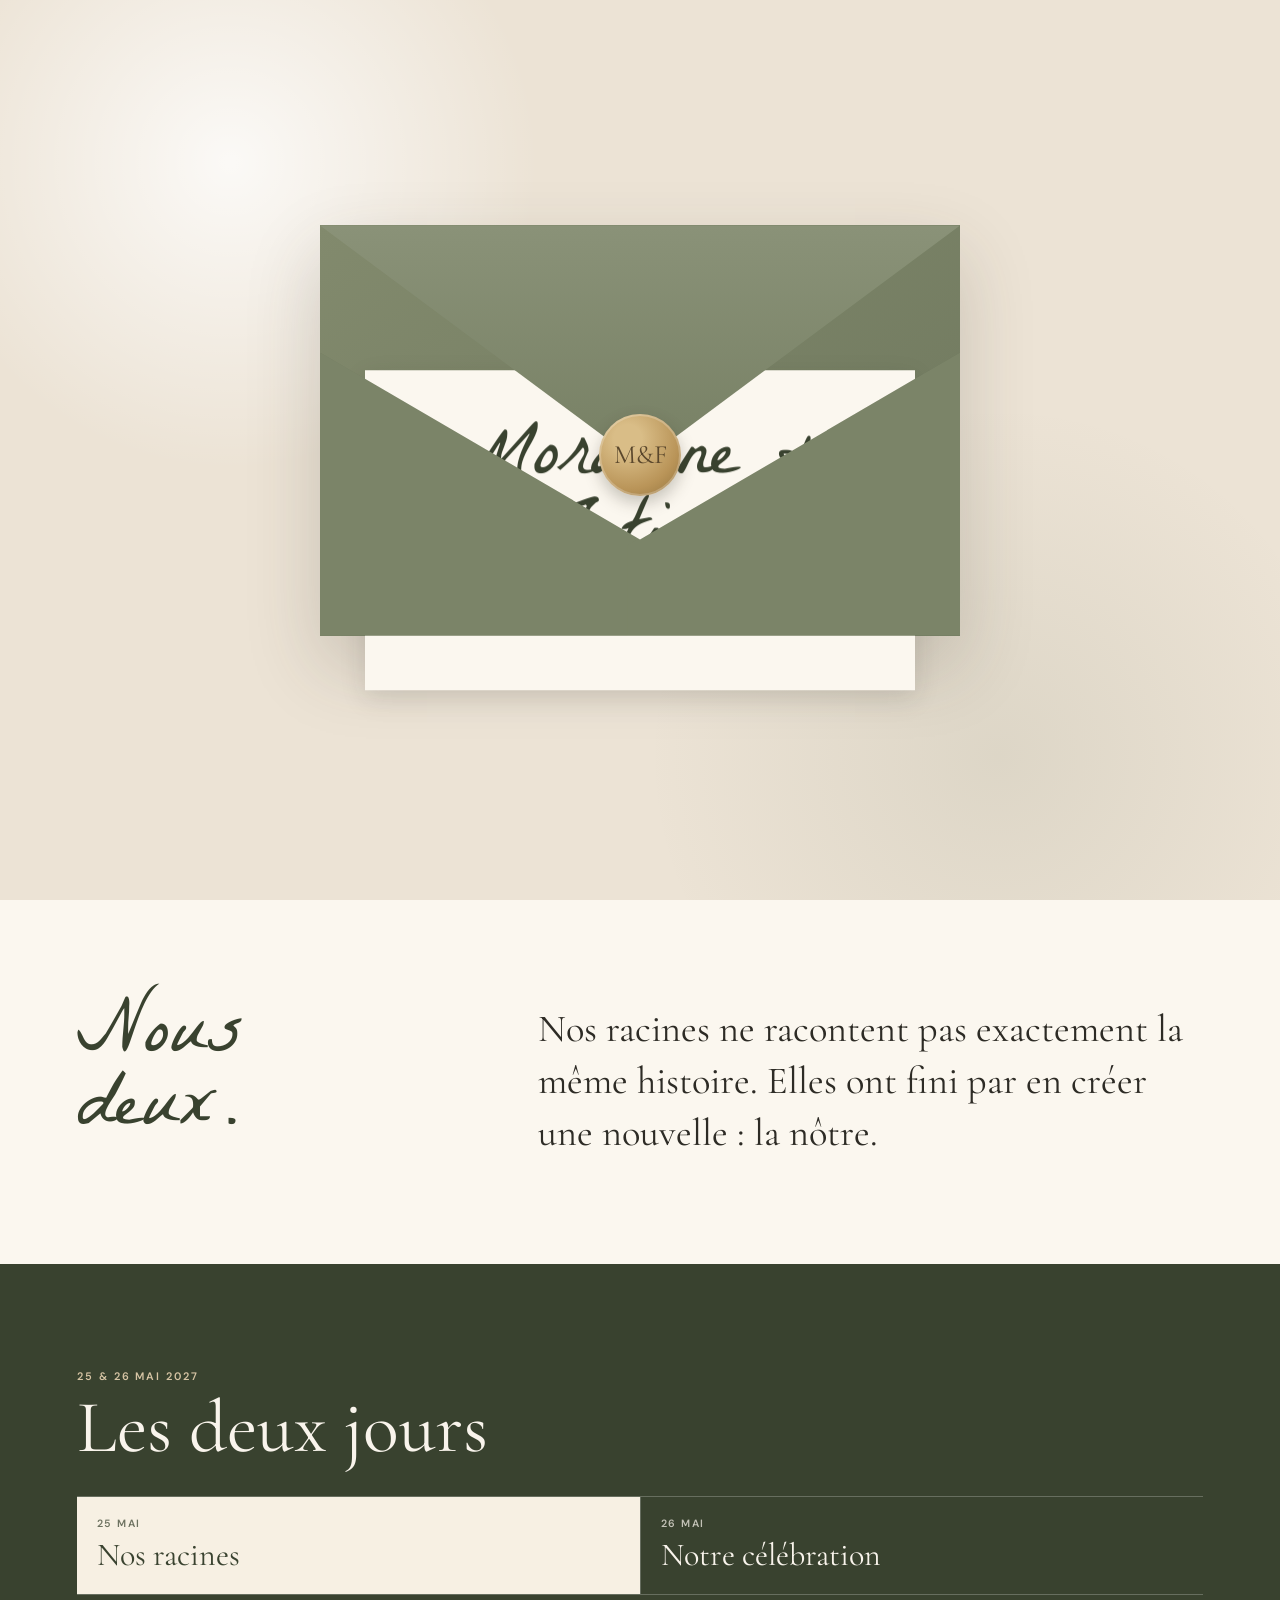
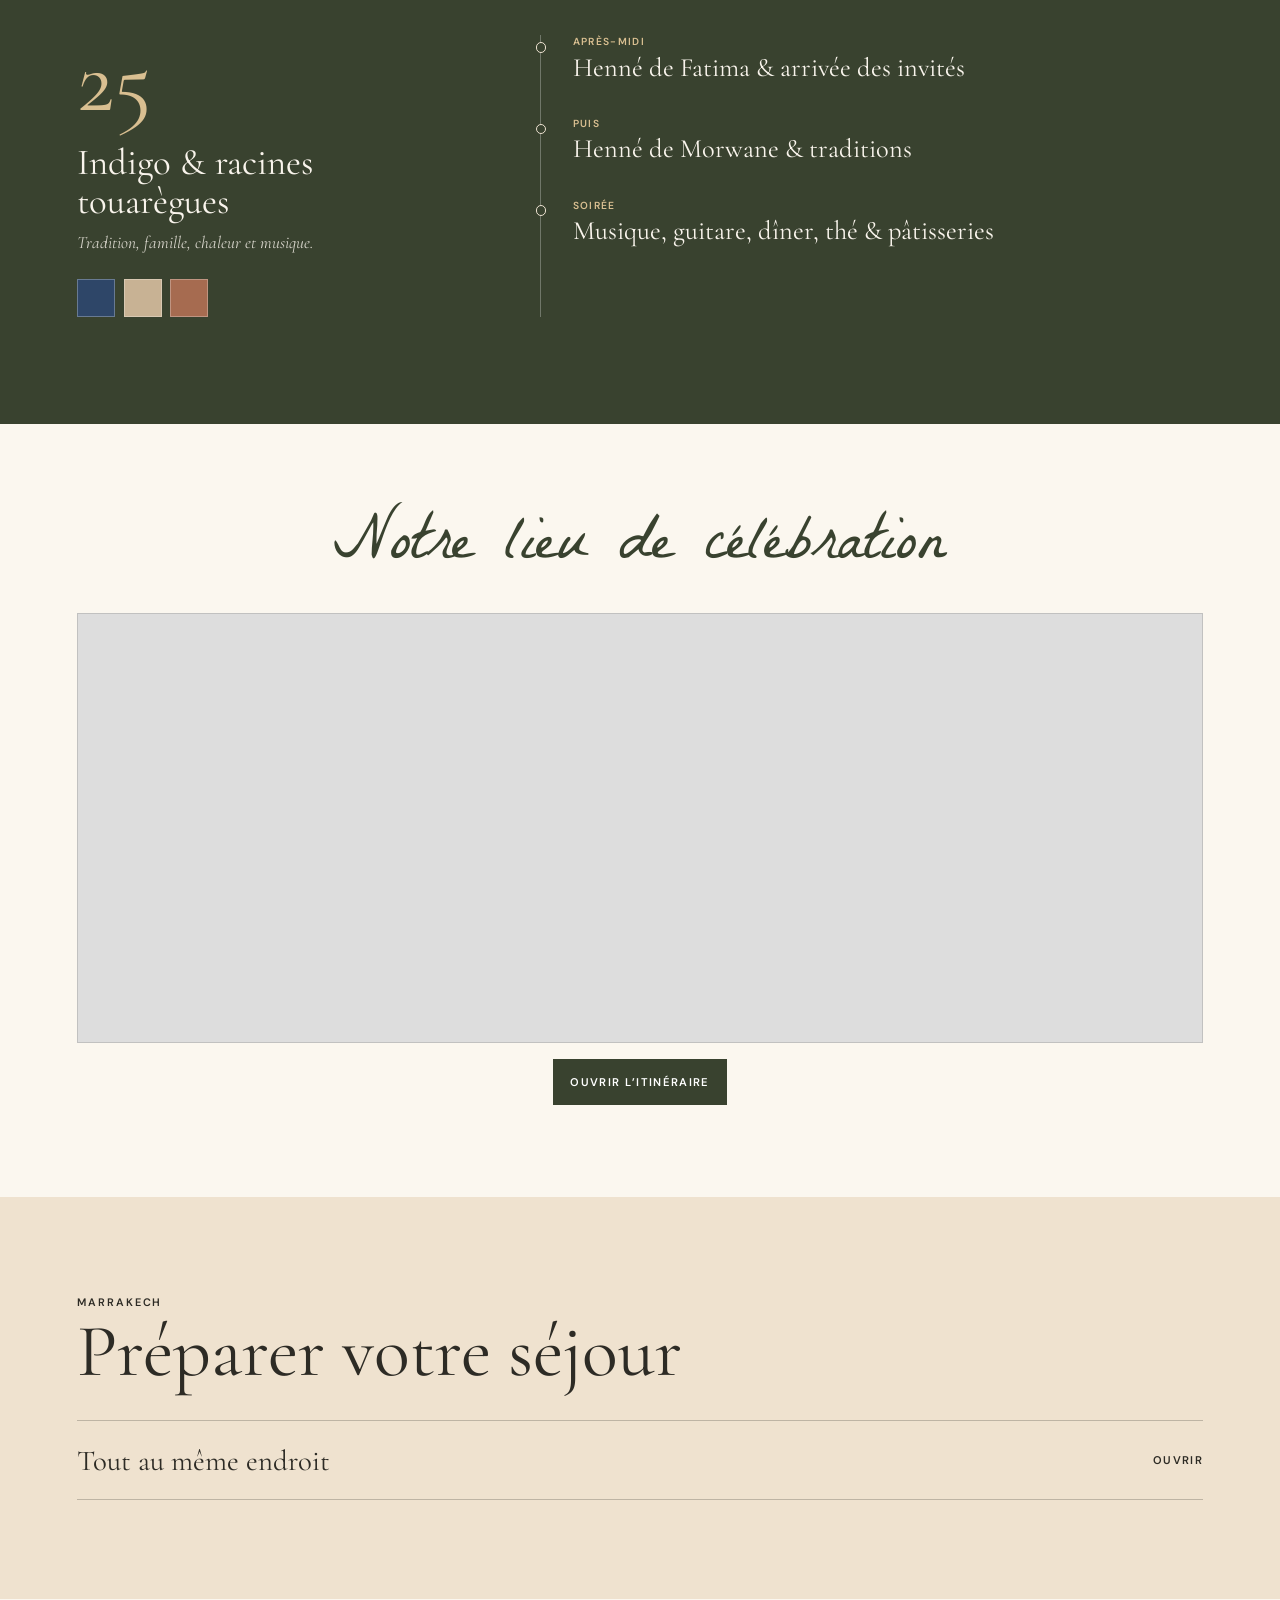
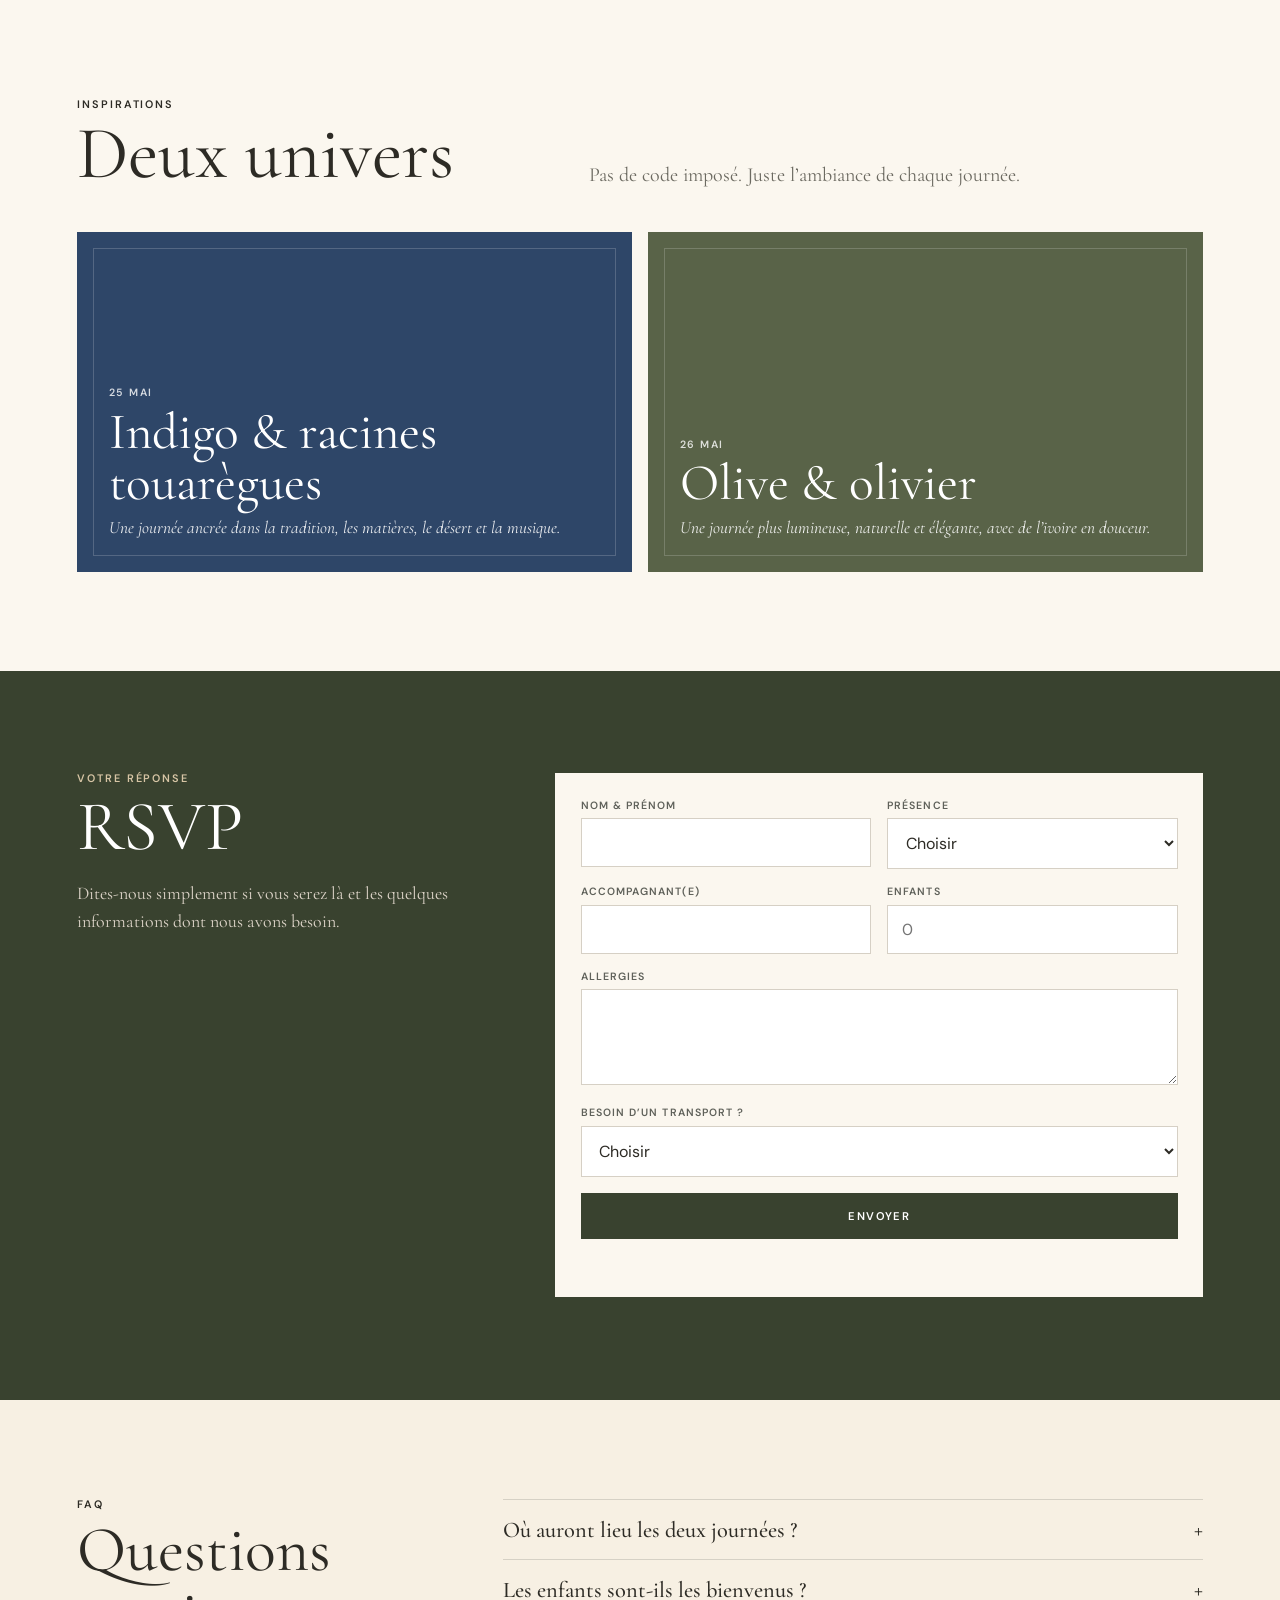
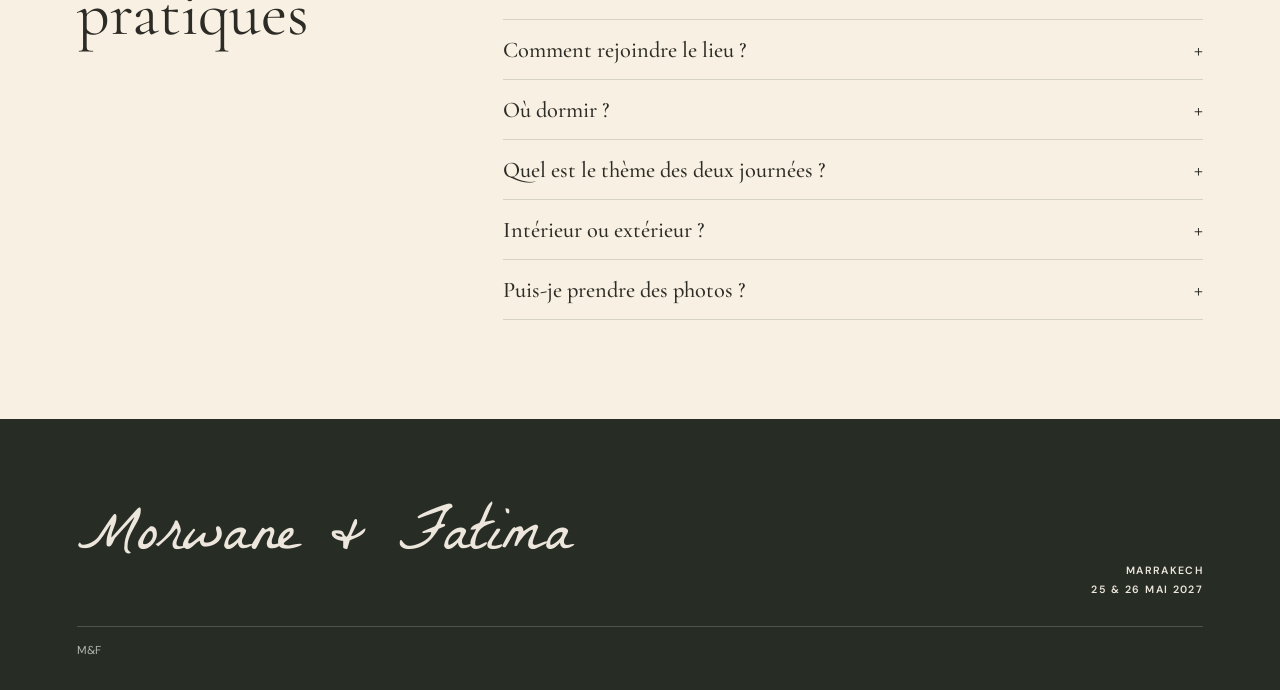
==== commit 872f39fb: "Refine copy, themes, stay hub and real envelope opening" ====
--- a/index.html
+++ b/index.html
@@ -3,10 +3,10 @@
 <head>
 <meta charset="utf-8">
 <meta name="viewport" content="width=device-width,initial-scale=1,viewport-fit=cover">
-<meta name="theme-color" content="#4b513d">
+<meta name="theme-color" content="#596348">
 <meta name="robots" content="noindex,nofollow">
 <title>Morwane & Fatima — Marrakech · 25 & 26 mai 2027</title>
-<meta name="description" content="Le site de mariage de Morwane & Fatima — Marrakech, 25 & 26 mai 2027. Programme, lieu, séjour, tenues, RSVP et informations pratiques.">
+<meta name="description" content="Morwane & Fatima — Marrakech, 25 & 26 mai 2027. Programme, lieu, séjour, inspirations et RSVP.">
 <meta property="og:type" content="website">
 <meta property="og:title" content="Morwane & Fatima — Marrakech 2027">
 <meta property="og:description" content="25 & 26 mai 2027 · Marrakech">
@@ -14,331 +14,288 @@
 <meta name="twitter:card" content="summary_large_image">
 <link rel="preconnect" href="https://fonts.googleapis.com">
 <link rel="preconnect" href="https://fonts.gstatic.com" crossorigin>
-<link href="https://fonts.googleapis.com/css2?family=DM+Sans:wght@400;500;600&family=Italiana&family=Newsreader:ital,opsz,wght@0,6..72,400;0,6..72,500;1,6..72,400&display=swap" rel="stylesheet">
+<link href="https://fonts.googleapis.com/css2?family=Cormorant+Garamond:ital,wght@0,400;0,500;0,600;1,400&family=DM+Sans:wght@400;500;600&family=La+Belle+Aurore&display=swap" rel="stylesheet">
 <style>
 :root{
-  --olive-950:#30362a;--olive-800:#4b513d;--olive-650:#687057;--olive-300:#b8bba8;
-  --ivory:#fbf7ef;--cream:#f2eadf;--sand:#ded0bd;--champagne:#c6ae86;
-  --ink:#262820;--muted:#6d7067;--indigo:#263d5d;--indigo-soft:#405b7b;--terra:#a16b53;
-  --line:rgba(38,40,32,.16);--line-light:rgba(255,255,255,.22);
-  --serif:"Italiana",serif;--editorial:"Newsreader",serif;--sans:"DM Sans",sans-serif;
-  --s1:.35rem;--s2:.6rem;--s3:.9rem;--s4:1.2rem;--s5:1.6rem;--s6:2.2rem;--s7:3.1rem;--s8:4.5rem;--s9:6.5rem;
-  --max:1180px;--ease:cubic-bezier(.2,.75,.25,1);
+  --paper:#f7f0e3;--paper2:#efe2cf;--paper3:#fbf7ef;
+  --ink:#2d2b25;--muted:#6c6a61;
+  --olive:#596348;--olive-dark:#39422f;--olive-soft:#889078;
+  --indigo:#2e4668;--indigo-soft:#455f80;
+  --terra:#a66b50;--champagne:#c9aa78;--line:rgba(45,43,37,.16);
+  --serif:"Cormorant Garamond",serif;--hand:"La Belle Aurore",cursive;--sans:"DM Sans",sans-serif;
+  --max:1160px;--ease:cubic-bezier(.22,.7,.25,1);
 }
-*{box-sizing:border-box}html{scroll-behavior:smooth}body{margin:0;background:var(--ivory);color:var(--ink);font-family:var(--sans);overflow-x:hidden}
-body.menu-open,body.invite-locked{overflow:hidden}img{display:block;max-width:100%}a{color:inherit}button,input,select,textarea{font:inherit}
-::selection{background:var(--olive-800);color:white}.shell{width:min(var(--max),88vw);margin-inline:auto}
-.skip{position:fixed;left:1rem;top:-5rem;z-index:10000;background:var(--ink);color:white;padding:.8rem 1rem;text-decoration:none}.skip:focus{top:1rem}
-.eyebrow{font:600 .7rem/1 var(--sans);letter-spacing:.2em;text-transform:uppercase;color:var(--olive-650)}
-.display{font-family:var(--serif);font-weight:400;letter-spacing:-.03em;line-height:.95}.prose{font:400 clamp(1.05rem,1.8vw,1.25rem)/1.65 var(--editorial)}
-.button{display:inline-flex;align-items:center;justify-content:center;min-height:46px;padding:.78rem 1.1rem;border:1px solid currentColor;background:transparent;color:inherit;text-decoration:none;font:600 .72rem var(--sans);letter-spacing:.13em;text-transform:uppercase;transition:transform .25s var(--ease),background .25s,color .25s}
-.button:hover{transform:translateY(-1px)}.button:active{transform:translateY(0)}.button:focus-visible,button:focus-visible,a:focus-visible,input:focus-visible,select:focus-visible,textarea:focus-visible{outline:2px solid var(--champagne);outline-offset:4px}
-.button.dark{background:var(--olive-950);border-color:var(--olive-950);color:white}.button.light{border-color:rgba(255,255,255,.52);color:white}
-.divider{height:1px;background:var(--line)}.muted{color:var(--muted)}.hidden{display:none!important}
-
-/* Invitation */
-.invitation-gate{position:fixed;inset:0;z-index:9999;display:grid;place-items:center;background:#ece5d9;transition:opacity .65s var(--ease),visibility .65s var(--ease)}
-.invitation-gate::after{content:"";position:absolute;inset:0;background:radial-gradient(circle at 20% 16%,rgba(255,255,255,.72),transparent 28%),radial-gradient(circle at 78% 85%,rgba(75,81,61,.08),transparent 30%);pointer-events:none}
-.invitation-stage{position:relative;width:min(920px,94vw);aspect-ratio:3/2;display:grid;place-items:center;z-index:1;transition:transform .7s var(--ease),opacity .6s}
-.invitation-photo{width:100%;height:100%;object-fit:contain;filter:drop-shadow(0 28px 44px rgba(53,54,43,.18))}
-.invitation-seal{position:absolute;left:54%;top:54%;transform:translate(-50%,-50%);width:clamp(82px,10vw,116px);aspect-ratio:1;border:0;border-radius:50%;background:transparent;color:transparent;cursor:pointer}
-.invitation-seal::before{content:"";position:absolute;inset:12%;border:1px solid rgba(248,238,210,.55);border-radius:50%;transition:transform .35s var(--ease),opacity .35s}
-.invitation-seal::after{content:"Ouvrir l’invitation";position:absolute;top:calc(100% + 36px);left:50%;transform:translateX(-50%);width:max-content;color:#5c614c;font:600 .68rem var(--sans);letter-spacing:.15em;text-transform:uppercase}
-.invitation-seal:hover::before,.invitation-seal:focus-visible::before{transform:scale(1.09);opacity:.75}.invitation-gate.opening{opacity:0;visibility:hidden}.invitation-gate.opening .invitation-stage{transform:scale(1.025);opacity:.7}
-
-/* Header */
-.site-header{position:fixed;inset:0 0 auto;z-index:80;color:white;transition:background .35s,color .35s,border-color .35s}
-.site-header.scrolled{background:rgba(251,247,239,.94);backdrop-filter:blur(14px);color:var(--ink);border-bottom:1px solid var(--line)}
-.nav{height:74px;display:flex;align-items:center;gap:1.5rem}.brand{font:400 1.35rem var(--serif);text-decoration:none;white-space:nowrap}.nav-links{display:flex;gap:1.45rem;margin-left:auto;align-items:center}.nav-links a{text-decoration:none;font:600 .66rem var(--sans);letter-spacing:.13em;text-transform:uppercase;opacity:.9}.nav-links a:hover{opacity:.58}
-.langs{display:flex;align-items:center;border-left:1px solid currentColor;padding-left:.8rem;opacity:.9}.lang-btn{border:0;background:transparent;color:inherit;min-width:34px;min-height:40px;cursor:pointer;font:600 .65rem var(--sans);letter-spacing:.08em}.lang-btn.active{text-decoration:underline;text-underline-offset:4px}
-.menu-btn{display:none;margin-left:auto;border:0;background:transparent;color:inherit;width:44px;height:44px;cursor:pointer}.menu-btn span{display:block;width:22px;height:1px;background:currentColor;margin:5px auto}
-.mobile-menu{display:none;position:fixed;inset:0;z-index:70;background:var(--olive-950);color:white;padding:104px 7vw 40px}.mobile-menu.open{display:block}.mobile-menu a{display:block;text-decoration:none;font:400 clamp(2rem,9vw,3.2rem)/1.2 var(--serif);padding:.55rem 0;border-bottom:1px solid var(--line-light)}.mobile-menu .mobile-rsvp{margin-top:1.5rem;font-size:1rem}
-
-/* Hero */
-.hero{position:relative;min-height:100svh;display:flex;align-items:flex-end;color:white;background:#263127;overflow:hidden}.hero-media{position:absolute;inset:0}
-.hero-media img{width:100%;height:100%;object-fit:cover;object-position:center 58%}.hero-overlay{position:absolute;inset:0;background:linear-gradient(180deg,rgba(21,27,22,.16) 12%,rgba(21,27,22,.2) 45%,rgba(21,27,22,.76) 100%),linear-gradient(90deg,rgba(28,34,29,.38),transparent 48%)}
-.hero-content{position:relative;z-index:2;padding:9rem 0 8vh;width:100%}.hero-meta{display:flex;justify-content:space-between;align-items:center;gap:2rem;border-bottom:1px solid rgba(255,255,255,.35);padding-bottom:1rem;margin-bottom:2.5rem}.hero-meta span{font:600 .68rem var(--sans);letter-spacing:.18em;text-transform:uppercase}
-.hero h1{font-size:clamp(4.2rem,10vw,9.6rem);margin:0;max-width:950px}.hero h1 .amp{font-family:var(--editorial);font-style:italic;font-weight:400;color:#e6d1ad}.hero-bottom{display:grid;grid-template-columns:1fr auto;gap:2rem;align-items:end;margin-top:2.3rem}.hero-date{font:400 clamp(1.65rem,3.2vw,2.6rem) var(--serif)}.hero-location{font:600 .72rem var(--sans);letter-spacing:.17em;text-transform:uppercase;margin-top:.45rem}.hero-actions{display:flex;gap:.8rem;flex-wrap:wrap;justify-content:flex-end}
-
-/* Intro */
-.intro{padding:var(--s9) 0;background:var(--ivory)}.intro-grid{display:grid;grid-template-columns:.7fr 1.3fr;gap:9vw;align-items:start}.intro h2{font-size:clamp(3.2rem,6vw,5.4rem);margin:.65rem 0 0}.intro-copy{font:400 clamp(1.65rem,3.1vw,2.5rem)/1.32 var(--editorial);margin:0}.intro-note{font:400 1rem/1.75 var(--editorial);color:var(--muted);max-width:620px;margin:1.5rem 0 0}
-
-/* Programme */
-.programme{background:var(--olive-950);color:#f8f2e9;padding:var(--s9) 0}.programme .eyebrow{color:#d2c0a1}.programme-head{display:grid;grid-template-columns:1fr 1fr;gap:8vw;align-items:end;margin-bottom:2.5rem}.programme h2{font-size:clamp(3.2rem,6vw,5.4rem);margin:.7rem 0 0}.programme-head p{margin:0;color:#ddd6ca}
-.day-switch{display:grid;grid-template-columns:1fr 1fr;border-top:1px solid var(--line-light);border-bottom:1px solid var(--line-light)}.day-tab{border:0;background:transparent;color:inherit;padding:1.35rem 1rem;text-align:left;cursor:pointer}.day-tab+ .day-tab{border-left:1px solid var(--line-light)}.day-tab span{display:block;font:600 .66rem var(--sans);letter-spacing:.16em;text-transform:uppercase;opacity:.75}.day-tab strong{display:block;font:400 clamp(1.7rem,3vw,2.5rem) var(--serif);margin-top:.35rem}.day-tab.active{background:#f8f1e7;color:var(--olive-950)}
-.day-panel{display:none;padding-top:2.7rem}.day-panel.active{display:grid;grid-template-columns:.65fr 1.35fr;gap:8vw}.day-identity{position:sticky;top:108px;align-self:start}.day-number{font:400 5.7rem/1 var(--serif);color:#d5bf97}.day-theme{font:400 2.2rem/1.05 var(--serif);margin:1rem 0 .6rem}.day-tone{font:italic 1.1rem/1.5 var(--editorial);opacity:.82}.timeline{border-left:1px solid var(--line-light);padding-left:2rem}.event{position:relative;padding:0 0 2rem}.event::before{content:"";position:absolute;left:-2.31rem;top:.42rem;width:.55rem;height:.55rem;border-radius:50%;background:var(--olive-950);border:1px solid #e9ddca}.event-time{font:600 .64rem var(--sans);letter-spacing:.14em;text-transform:uppercase;color:#d5bf97}.event h3{font:400 1.7rem var(--serif);margin:.25rem 0 .35rem}.event p{font:400 1rem/1.55 var(--editorial);margin:0;color:#ddd6ca}.day-note{font:italic 1rem var(--editorial);color:#cfc6b9;margin-top:.4rem}
-
-/* Menu */
-.menu-section{padding:var(--s9) 0;background:var(--cream)}.section-head{display:grid;grid-template-columns:1fr 1fr;gap:8vw;align-items:end}.section-head h2{font-size:clamp(3rem,5.8vw,5rem);margin:.65rem 0 0}.section-head p{margin:0;color:var(--muted)}.menu-reveal{margin-top:2.7rem;border-top:1px solid var(--line);border-bottom:1px solid var(--line);display:grid;grid-template-columns:1fr 1fr}.menu-day{padding:2rem 0}.menu-day+ .menu-day{border-left:1px solid var(--line);padding-left:2rem}.menu-day .date{font:600 .64rem var(--sans);letter-spacing:.14em;text-transform:uppercase;color:var(--indigo)}.menu-day h3{font:400 2rem var(--serif);margin:.4rem 0 .75rem}.menu-day p{font:italic 1.1rem/1.6 var(--editorial);color:var(--muted);margin:0}
-
-/* Venue */
-.venue{padding:var(--s9) 0;background:var(--ivory)}.venue-grid{display:grid;grid-template-columns:1.1fr .9fr;gap:7vw;align-items:center}.venue-photo{position:relative}.venue-photo img{width:100%;height:min(68vh,720px);object-fit:cover;object-position:center;border-radius:0}.venue-photo::after{content:"25 & 26 mai 2027";position:absolute;right:-1.5rem;bottom:2rem;background:var(--olive-800);color:white;padding:1rem 1.2rem;font:400 1.15rem var(--serif);letter-spacing:.02em}.venue-copy h2{font-size:clamp(3.4rem,6vw,5.6rem);margin:.6rem 0 1rem}.venue-copy p{max-width:470px;margin:0 0 1.5rem}
-
-/* Stay & Marrakech */
-.stay{padding:var(--s9) 0;background:#d8c3a9}.stay-top{display:grid;grid-template-columns:.8fr 1.2fr;gap:8vw;align-items:start}.stay h2{font-size:clamp(3.2rem,6vw,5.2rem);margin:.6rem 0 0}.stay-intro{font:400 clamp(1.3rem,2.4vw,1.8rem)/1.45 var(--editorial);margin:0}.accordion{margin-top:3rem;border-top:1px solid rgba(38,40,32,.25)}.accordion button{width:100%;display:grid;grid-template-columns:64px 1fr auto;gap:1rem;align-items:center;border:0;border-bottom:1px solid rgba(38,40,32,.25);background:transparent;color:inherit;padding:1.35rem 0;text-align:left;cursor:pointer}.accordion .num{font:400 1.8rem var(--serif);color:var(--olive-800)}.accordion strong{font:400 1.55rem var(--serif)}.accordion em{font:italic 1rem var(--editorial);color:#615f58}.accordion .panel{display:none;padding:1.2rem 6% 1.7rem;border-bottom:1px solid rgba(38,40,32,.25);background:rgba(251,247,239,.34)}.accordion .panel.open{display:block}.accordion .panel p{margin:0;max-width:760px}
-.marrakech-grid{display:grid;grid-template-columns:repeat(4,1fr);gap:0;margin-top:2.6rem;border-top:1px solid rgba(38,40,32,.23);border-left:1px solid rgba(38,40,32,.23)}.marrakech-item{padding:1.5rem;border-right:1px solid rgba(38,40,32,.23);border-bottom:1px solid rgba(38,40,32,.23);min-height:210px}.marrakech-item span{font:600 .64rem var(--sans);letter-spacing:.14em;text-transform:uppercase;color:var(--olive-800)}.marrakech-item h3{font:400 1.6rem var(--serif);margin:.7rem 0 .5rem}.marrakech-item p{font:400 .98rem/1.55 var(--editorial);margin:0;color:#5b5b54}
-
-/* Attire */
-.attire{padding:var(--s9) 0;background:var(--ivory)}.attire-grid{display:grid;grid-template-columns:1fr 1fr;gap:1.2rem;margin-top:2.8rem}.lookbook{position:relative;min-height:440px;padding:2rem;display:flex;flex-direction:column;justify-content:flex-end;overflow:hidden}.lookbook.day1{background:var(--indigo);color:white}.lookbook.day2{background:var(--olive-800);color:white}.lookbook::before{content:"";position:absolute;inset:1.1rem;border:1px solid rgba(255,255,255,.18);pointer-events:none}.lookbook .date{font:600 .66rem var(--sans);letter-spacing:.15em;text-transform:uppercase;opacity:.78}.lookbook h3{font:400 clamp(2.3rem,4vw,3.4rem)/1 var(--serif);margin:.55rem 0 .7rem}.lookbook p{font:400 1rem/1.55 var(--editorial);max-width:480px;margin:0;opacity:.9}.lookbook button{align-self:flex-start;margin-top:1.25rem}
-.measure-note{margin-top:1.25rem;padding-left:1rem;border-left:2px solid var(--champagne);font:italic 1rem/1.6 var(--editorial);color:var(--muted)}
+*{box-sizing:border-box}html{scroll-behavior:smooth}body{margin:0;background:var(--paper);color:var(--ink);font-family:var(--sans);overflow-x:hidden}
+body.locked,body.menu-open{overflow:hidden}a{color:inherit}button,input,select,textarea{font:inherit}img{display:block;max-width:100%}
+.wrap{width:min(var(--max),88vw);margin:auto}.eyebrow{font:600 .68rem/1 var(--sans);letter-spacing:.18em;text-transform:uppercase}.hand{font-family:var(--hand)}.serif{font-family:var(--serif)}.muted{color:var(--muted)}
+.button{display:inline-flex;align-items:center;justify-content:center;min-height:46px;padding:.8rem 1rem;border:1px solid currentColor;background:transparent;color:inherit;text-decoration:none;font:600 .7rem var(--sans);letter-spacing:.12em;text-transform:uppercase;cursor:pointer}
+.button.dark{background:var(--olive-dark);border-color:var(--olive-dark);color:white}.button.light{border-color:rgba(255,255,255,.58);color:white}
+button:focus-visible,a:focus-visible,input:focus-visible,select:focus-visible,textarea:focus-visible{outline:2px solid var(--champagne);outline-offset:4px}
+.skip{position:fixed;top:-5rem;left:1rem;z-index:99999;background:var(--ink);color:#fff;padding:.8rem 1rem}.skip:focus{top:1rem}
+
+/* REAL ENVELOPE OPENING */
+.invite-gate{position:fixed;inset:0;z-index:9999;display:grid;place-items:center;background:
+radial-gradient(circle at 18% 18%,rgba(255,255,255,.8),transparent 24%),
+radial-gradient(circle at 78% 84%,rgba(89,99,72,.10),transparent 28%),#ece3d5;transition:opacity .65s var(--ease),visibility .65s}
+.invite-wrap{display:grid;justify-items:center;gap:1.5rem;width:min(720px,94vw);perspective:1600px}
+.envelope{position:relative;width:min(640px,90vw);aspect-ratio:1.56/1;background:#778064;box-shadow:0 30px 70px rgba(59,57,46,.2);transform-style:preserve-3d}
+.envelope-back{position:absolute;inset:0;background:linear-gradient(145deg,#828a6d,#6e775d)}
+.envelope-letter{position:absolute;left:7%;right:7%;bottom:7%;height:78%;background:var(--paper3);padding:8% 9%;text-align:center;box-shadow:0 8px 24px rgba(42,42,35,.13);transform:translateY(26%);transition:transform .9s .26s var(--ease);z-index:2}
+.envelope-letter .mf{font:400 clamp(2.6rem,7vw,5rem)/1 var(--hand);color:var(--olive-dark)}
+.envelope-letter p{font:500 .72rem var(--sans);letter-spacing:.14em;text-transform:uppercase;color:#6a6f5f;margin:.8rem 0 0}
+.envelope-front{position:absolute;inset:auto 0 0;height:69%;z-index:4;background:#727b60;clip-path:polygon(0 0,50% 66%,100% 0,100% 100%,0 100%)}
+.envelope-front::before,.envelope-front::after{content:"";position:absolute;bottom:0;width:52%;height:100%;background:#7b8468}.envelope-front::before{left:0;clip-path:polygon(0 0,100% 68%,100% 100%,0 100%)}.envelope-front::after{right:0;clip-path:polygon(100% 0,0 68%,0 100%,100% 100%)}
+.flap{position:absolute;left:0;right:0;top:0;height:58%;z-index:5;transform-origin:top center;transform-style:preserve-3d;transition:transform .85s var(--ease);background:linear-gradient(180deg,#8a9278,#778064);clip-path:polygon(0 0,100% 0,50% 100%);backface-visibility:hidden}
+.seal{position:absolute;left:50%;top:56%;transform:translate(-50%,-50%);z-index:7;width:82px;aspect-ratio:1;border:0;border-radius:50%;background:radial-gradient(circle at 35% 30%,#d9bd87 0 18%,#b99458 65%,#90713c 100%);box-shadow:0 7px 16px rgba(50,45,35,.26),inset 0 0 0 2px rgba(255,255,255,.22);color:#5a472c;font:400 1.65rem var(--serif);cursor:pointer;transition:transform .3s var(--ease),opacity .45s}
+.seal:hover,.seal:focus-visible{transform:translate(-50%,-50%) scale(1.045)}.invite-label{font:500 .72rem var(--sans);letter-spacing:.14em;text-transform:uppercase;color:#666c5b}
+.invite-gate.opening .flap{transform:rotateX(-180deg)}.invite-gate.opening .seal{opacity:0;pointer-events:none}.invite-gate.opening .envelope-letter{transform:translateY(-26%)}.invite-gate.leaving{opacity:0;visibility:hidden}
+@media(max-width:600px){.invite-wrap{gap:1rem}.envelope{width:92vw}.seal{width:68px}.envelope-letter{padding-top:10%}}
+
+/* HEADER */
+.header{position:fixed;inset:0 0 auto;z-index:80;color:white;transition:background .3s,color .3s,border-color .3s}.header.scrolled{background:rgba(247,240,227,.95);backdrop-filter:blur(12px);color:var(--ink);border-bottom:1px solid var(--line)}
+.nav{height:72px;display:flex;align-items:center;gap:1.2rem}.brand{font:400 1.45rem var(--serif);text-decoration:none}.links{margin-left:auto;display:flex;align-items:center;gap:1.3rem}.links a{text-decoration:none;font:600 .66rem var(--sans);letter-spacing:.12em;text-transform:uppercase}
+.langs{display:flex;border-left:1px solid currentColor;padding-left:.65rem}.lang{border:0;background:transparent;color:inherit;min-width:34px;height:40px;font:600 .64rem var(--sans);cursor:pointer}.lang.active{text-decoration:underline;text-underline-offset:4px}
+.menu-btn{display:none;margin-left:auto;width:44px;height:44px;border:0;background:transparent;color:inherit;cursor:pointer}.menu-btn i{display:block;width:22px;height:1px;background:currentColor;margin:5px auto}
+.mobile-menu{display:none;position:fixed;inset:0;z-index:70;background:var(--olive-dark);color:white;padding:100px 7vw 40px}.mobile-menu.open{display:block}.mobile-menu a{display:block;text-decoration:none;font:400 clamp(2.1rem,9vw,3.2rem)/1.18 var(--serif);padding:.55rem 0;border-bottom:1px solid rgba(255,255,255,.18)}
+
+/* HERO */
+.hero{min-height:100svh;position:relative;display:flex;align-items:flex-end;color:white;background:#283027;overflow:hidden}.hero img{position:absolute;inset:0;width:100%;height:100%;object-fit:cover;object-position:center 58%}.hero::after{content:"";position:absolute;inset:0;background:linear-gradient(180deg,rgba(24,28,23,.08) 20%,rgba(24,28,23,.22) 52%,rgba(24,28,23,.78) 100%),linear-gradient(90deg,rgba(29,34,28,.28),transparent 58%)}
+.hero-content{position:relative;z-index:2;width:100%;padding:9rem 0 8vh}.hero-top{display:flex;justify-content:space-between;align-items:center;border-bottom:1px solid rgba(255,255,255,.38);padding-bottom:1rem;margin-bottom:2.5rem}.hero-top span{font:600 .68rem var(--sans);letter-spacing:.16em;text-transform:uppercase}
+.hero h1{font:400 clamp(4.8rem,11vw,10rem)/.9 var(--hand);margin:0;letter-spacing:-.015em}.hero h1 .amp{font-family:var(--serif);font-style:italic;font-size:.65em;color:#ead4ad}.hero-bottom{display:flex;justify-content:space-between;align-items:flex-end;gap:2rem;margin-top:2.4rem}.hero-date{font:500 clamp(1.6rem,3vw,2.5rem) var(--serif)}.hero-city{font:600 .72rem var(--sans);letter-spacing:.15em;text-transform:uppercase;margin-top:.35rem}
+
+/* INTRO */
+.intro{padding:6.5rem 0;background:var(--paper3)}.intro-line{display:grid;grid-template-columns:.7fr 1.3fr;gap:8vw;align-items:start}.intro-title{font:400 clamp(3rem,6vw,5rem)/.95 var(--hand);color:var(--olive-dark);margin:0}.intro-quote{font:400 clamp(1.65rem,3.1vw,2.4rem)/1.35 var(--serif);margin:0}
+
+/* PROGRAMME */
+.programme{padding:6.7rem 0;background:var(--olive-dark);color:#f9f4ec}.programme-head{display:flex;justify-content:space-between;gap:2rem;align-items:end;margin-bottom:2rem}.programme h2{font:400 clamp(3rem,5.8vw,5.1rem)/1 var(--serif);margin:.5rem 0 0}.programme .eyebrow{color:#d7c5a5}.day-tabs{display:grid;grid-template-columns:1fr 1fr;border-top:1px solid rgba(255,255,255,.23);border-bottom:1px solid rgba(255,255,255,.23)}.day-tab{border:0;background:transparent;color:inherit;padding:1.25rem;text-align:left;cursor:pointer}.day-tab+ .day-tab{border-left:1px solid rgba(255,255,255,.23)}.day-tab small{display:block;font:600 .66rem var(--sans);letter-spacing:.14em;text-transform:uppercase;opacity:.72}.day-tab strong{display:block;font:400 2rem var(--serif);margin-top:.35rem}.day-tab.active{background:var(--paper);color:var(--olive-dark)}
+.day-panel{display:none;padding-top:2.5rem}.day-panel.active{display:grid;grid-template-columns:.72fr 1.28fr;gap:7vw}.theme-block .date{font:400 5.8rem/1 var(--serif);color:#d9bf91}.theme-block h3{font:400 2.3rem/1.05 var(--serif);margin:1rem 0 .55rem}.theme-block p{font:italic 1.08rem/1.5 var(--serif);margin:0;opacity:.82}.swatches{display:flex;gap:.55rem;margin-top:1.4rem}.swatch{width:38px;height:38px;border:1px solid rgba(255,255,255,.28)}.swatch.indigo{background:var(--indigo)}.swatch.sand{background:#c8b294}.swatch.terra{background:var(--terra)}.swatch.olive{background:var(--olive)}.swatch.ivory{background:#eee5d5}.swatch.champagne{background:var(--champagne)}
+.timeline{border-left:1px solid rgba(255,255,255,.28);padding-left:2rem}.event{position:relative;padding:0 0 1.8rem}.event::before{content:"";position:absolute;left:-2.31rem;top:.4rem;width:.55rem;height:.55rem;border-radius:50%;background:var(--olive-dark);border:1px solid #eee3d2}.event-time{font:600 .64rem var(--sans);letter-spacing:.13em;text-transform:uppercase;color:#d9bf91}.event h4{font:400 1.65rem var(--serif);margin:.2rem 0 .3rem}.event p{font:400 1rem/1.5 var(--serif);margin:0;color:#ddd5c9}
+
+/* VENUE */
+.venue{padding:5.8rem 0;background:var(--paper3)}.venue-head{text-align:center;margin-bottom:2rem}.venue-head h2{font:400 clamp(2.8rem,5vw,4.4rem)/1 var(--hand);margin:0;color:var(--olive-dark)}.map{height:430px;border:1px solid var(--line);background:#ddd}.map iframe{width:100%;height:100%;border:0}.venue-actions{display:flex;justify-content:center;margin-top:1rem}
+
+/* ONE GROUPED STAY HUB */
+.stay{padding:6.2rem 0;background:var(--paper2)}.stay-head{display:flex;justify-content:space-between;align-items:end;gap:2rem}.stay h2{font:400 clamp(3rem,5.8vw,5rem)/1 var(--serif);margin:.4rem 0 0}.stay-open{margin-top:2rem;width:100%;display:grid;grid-template-columns:1fr auto;gap:1rem;align-items:center;border:0;border-top:1px solid rgba(45,43,37,.25);border-bottom:1px solid rgba(45,43,37,.25);background:transparent;color:inherit;text-align:left;padding:1.35rem 0;cursor:pointer}.stay-open strong{font:400 1.8rem var(--serif)}.stay-open span{font:600 .7rem var(--sans);letter-spacing:.12em;text-transform:uppercase}.stay-panel{display:none;padding:2rem 0 0}.stay-panel.open{display:block}.stay-columns{display:grid;grid-template-columns:repeat(3,1fr);gap:2.2rem}.stay-item h3{font:400 1.65rem var(--serif);margin:0 0 .65rem}.stay-item p,.stay-item li{font:400 1rem/1.55 var(--serif);color:#5e5d55}.stay-item ul{padding-left:1.1rem;margin:.4rem 0}.stay-item a{text-underline-offset:3px}.hotel-slot:empty{display:none}
+
+/* THEMES */
+.themes{padding:6.2rem 0;background:var(--paper3)}.themes-head{display:grid;grid-template-columns:.8fr 1.2fr;gap:8vw;align-items:end}.themes h2{font:400 clamp(3rem,5.8vw,5rem)/1 var(--serif);margin:.4rem 0 0}.themes-head p{font:400 1.25rem/1.5 var(--serif);margin:0;color:var(--muted)}.theme-grid{display:grid;grid-template-columns:1fr 1fr;gap:1rem;margin-top:2.6rem}.theme-card{min-height:340px;padding:2rem;display:flex;flex-direction:column;justify-content:flex-end;color:white;position:relative;overflow:hidden}.theme-card::after{content:"";position:absolute;inset:1rem;border:1px solid rgba(255,255,255,.18)}.theme-card.day1{background:var(--indigo)}.theme-card.day2{background:var(--olive)}.theme-card .date{font:600 .66rem var(--sans);letter-spacing:.14em;text-transform:uppercase;opacity:.8}.theme-card h3{font:400 clamp(2.3rem,4vw,3.5rem)/1 var(--serif);margin:.45rem 0 .35rem}.theme-card p{font:italic 1.08rem/1.45 var(--serif);margin:0;max-width:480px;opacity:.9}
 
 /* RSVP */
-.rsvp{padding:var(--s9) 0;background:var(--olive-950);color:white}.rsvp-grid{display:grid;grid-template-columns:.8fr 1.2fr;gap:8vw}.rsvp h2{font-size:clamp(3.2rem,6vw,5.2rem);margin:.6rem 0 1rem}.rsvp-copy p{color:#ddd6ca}.form{background:var(--ivory);color:var(--ink);padding:2rem;border:1px solid rgba(255,255,255,.2)}.fields{display:grid;grid-template-columns:1fr 1fr;gap:1rem}.field.full{grid-column:1/-1}.field label{display:block;font:600 .67rem var(--sans);letter-spacing:.12em;text-transform:uppercase;margin-bottom:.45rem;color:#5f6258}.field input,.field select,.field textarea{width:100%;border:1px solid #d5d1c8;background:white;color:var(--ink);padding:.86rem .9rem;border-radius:0;min-height:46px}.field textarea{min-height:105px;resize:vertical}.field input:focus,.field select:focus,.field textarea:focus{border-color:var(--olive-650);box-shadow:0 0 0 3px rgba(104,112,87,.12);outline:0}.form-status{min-height:1.5rem;margin:.8rem 0 0;font:400 .95rem var(--editorial);color:#596052}.submit{width:100%;margin-top:1rem}.honeypot{position:absolute;left:-9999px}.form-note{font:400 .82rem/1.45 var(--editorial);color:#74776d;margin-top:.8rem}
+.rsvp{padding:6.4rem 0;background:var(--olive-dark);color:white}.rsvp-grid{display:grid;grid-template-columns:.75fr 1.25fr;gap:7vw}.rsvp h2{font:400 clamp(3rem,5.5vw,4.8rem)/1 var(--serif);margin:.5rem 0}.rsvp-copy p{font:400 1.12rem/1.55 var(--serif);color:#ddd4c8}.form{background:var(--paper3);color:var(--ink);padding:1.6rem}.fields{display:grid;grid-template-columns:1fr 1fr;gap:1rem}.field.full{grid-column:1/-1}.field label{display:block;font:600 .66rem var(--sans);letter-spacing:.1em;text-transform:uppercase;margin-bottom:.4rem;color:#5f615a}.field input,.field select,.field textarea{width:100%;min-height:46px;border:1px solid #d6d0c5;border-radius:0;background:#fff;color:var(--ink);padding:.82rem .85rem}.field textarea{min-height:96px;resize:vertical}.honeypot{position:absolute;left:-9999px}.status{min-height:1.3rem;margin-top:.75rem;font:400 .95rem var(--serif);color:#596052}.submit{width:100%;margin-top:1rem}
 
 /* FAQ */
-.faq{padding:var(--s9) 0;background:var(--cream)}.faq-wrap{display:grid;grid-template-columns:.65fr 1.35fr;gap:8vw}.faq h2{font-size:clamp(3rem,5vw,4.6rem);margin:.6rem 0 0}.faq-list{border-top:1px solid var(--line)}.faq details{border-bottom:1px solid var(--line);padding:1.15rem 0}.faq summary{list-style:none;cursor:pointer;font:400 1.45rem var(--serif);padding-right:2rem;position:relative}.faq summary::-webkit-details-marker{display:none}.faq summary::after{content:"+";position:absolute;right:0;top:-.1rem;font:400 1.4rem var(--editorial)}.faq details[open] summary::after{content:"−"}.faq details p{font:400 1rem/1.6 var(--editorial);color:var(--muted);max-width:720px;margin:.8rem 0 .1rem}
-
-/* Footer */
-footer{padding:4.2rem 0 2rem;background:#252a22;color:#e9e3d8}.footer-top{display:flex;justify-content:space-between;align-items:end;gap:2rem;padding-bottom:2rem;border-bottom:1px solid var(--line-light)}.footer-name{font:400 clamp(2.5rem,5vw,4.4rem) var(--serif)}.footer-meta{text-align:right;font:600 .66rem/1.9 var(--sans);letter-spacing:.15em;text-transform:uppercase}.footer-bottom{display:flex;justify-content:space-between;gap:1rem;padding-top:1rem;font-size:.72rem;color:#aeb4aa}
-
-/* Modal */
-.modal{position:fixed;inset:0;z-index:200;background:rgba(20,24,20,.74);display:none;place-items:center;padding:1rem}.modal.open{display:grid}.modal-card{width:min(760px,94vw);max-height:88vh;overflow:auto;background:var(--ivory);color:var(--ink);padding:2rem;position:relative}.modal-close{position:sticky;top:0;float:right;width:42px;height:42px;border:1px solid var(--line);background:var(--ivory);cursor:pointer}.modal h3{font:400 2.5rem var(--serif);margin:.4rem 0 1rem}.modal p{font:400 1rem/1.6 var(--editorial);color:var(--muted)}.modal-placeholder{margin-top:1.2rem;padding:1rem;border:1px dashed var(--line);font:italic 1rem var(--editorial);color:var(--muted)}
-
-/* Reveal */
-.reveal{opacity:0;transform:translateY(18px);transition:opacity .75s var(--ease),transform .75s var(--ease)}.reveal.visible{opacity:1;transform:none}
-
-@media(max-width:980px){
-  .nav-links{display:none}.menu-btn{display:block}.nav{height:68px}.langs{margin-left:.3rem}
-  .hero-content{padding-top:7rem}.hero-meta{margin-bottom:2rem}.hero-bottom{grid-template-columns:1fr}.hero-actions{justify-content:flex-start}
-  .intro-grid,.programme-head,.section-head,.venue-grid,.stay-top,.rsvp-grid,.faq-wrap{grid-template-columns:1fr;gap:2.3rem}
-  .day-panel.active{grid-template-columns:1fr}.day-identity{position:static}.day-number{font-size:4.6rem}
-  .marrakech-grid{grid-template-columns:1fr 1fr}.attire-grid{grid-template-columns:1fr}.lookbook{min-height:360px}
+.faq{padding:6.2rem 0;background:var(--paper)}.faq-grid{display:grid;grid-template-columns:.65fr 1.35fr;gap:7vw}.faq h2{font:400 clamp(3rem,5vw,4.5rem)/1 var(--serif);margin:.5rem 0}.faq-list{border-top:1px solid var(--line)}details{border-bottom:1px solid var(--line);padding:1rem 0}summary{list-style:none;cursor:pointer;font:500 1.4rem var(--serif);padding-right:2rem;position:relative}summary::-webkit-details-marker{display:none}summary::after{content:"+";position:absolute;right:0;top:-.05rem}details[open] summary::after{content:"−"}details p{font:400 1rem/1.55 var(--serif);color:var(--muted);max-width:700px;margin:.65rem 0 .1rem}
+
+/* FOOTER */
+footer{background:#272d25;color:#ece6dc;padding:3.8rem 0 2rem}.foot{display:flex;justify-content:space-between;align-items:end;gap:2rem;border-bottom:1px solid rgba(255,255,255,.18);padding-bottom:1.7rem}.foot-name{font:400 clamp(2.8rem,5vw,4.6rem) var(--hand)}.foot-meta{text-align:right;font:600 .66rem/1.8 var(--sans);letter-spacing:.13em;text-transform:uppercase}.foot-bottom{padding-top:1rem;font-size:.72rem;color:#b5b9af}
+
+/* future shared gallery remains hidden until intentionally activated */
+#afterWedding{display:none}
+
+/* reveal */
+.reveal{opacity:0;transform:translateY(16px);transition:opacity .7s var(--ease),transform .7s var(--ease)}.reveal.visible{opacity:1;transform:none}
+
+@media(max-width:950px){
+  .links{display:none}.menu-btn{display:block}.langs{margin-left:auto}
+  .intro-line,.day-panel.active,.themes-head,.rsvp-grid,.faq-grid{grid-template-columns:1fr;gap:2rem}.programme-head,.stay-head{display:block}.stay-columns{grid-template-columns:1fr 1fr}.theme-grid{grid-template-columns:1fr}
 }
 @media(max-width:640px){
-  .shell{width:min(100% - 2rem,var(--max))}.hero-media img{object-position:62% center}.hero h1{font-size:clamp(3.7rem,18vw,5.8rem)}.hero-meta{align-items:flex-start}.hero-meta span:last-child{text-align:right}
-  .invitation-stage{width:100vw;aspect-ratio:9/13}.invitation-photo{object-fit:cover}.invitation-seal{top:51%}
-  .intro,.programme,.menu-section,.venue,.stay,.attire,.rsvp,.faq{padding:4.7rem 0}
-  .day-switch{grid-template-columns:1fr}.day-tab+.day-tab{border-left:0;border-top:1px solid var(--line-light)}
-  .menu-reveal{grid-template-columns:1fr}.menu-day+ .menu-day{border-left:0;border-top:1px solid var(--line);padding-left:0}
-  .venue-photo img{height:58vh}.venue-photo::after{right:.75rem;bottom:.75rem}
-  .marrakech-grid{grid-template-columns:1fr}.accordion button{grid-template-columns:46px 1fr}.accordion em{display:none}
-  .fields{grid-template-columns:1fr}.field.full{grid-column:auto}.form{padding:1.2rem}.footer-top,.footer-bottom{display:block}.footer-meta{text-align:left;margin-top:1.2rem}.footer-bottom>*+*{margin-top:.5rem}
+  .wrap{width:min(100% - 2rem,var(--max))}.nav{height:66px}.hero-content{padding:7.5rem 0 6vh}.hero-top{align-items:flex-start}.hero-top span:last-child{text-align:right}.hero h1{font-size:clamp(4.5rem,20vw,6.5rem)}.hero-bottom{display:block}.hero-bottom .button{margin-top:1.2rem}
+  .intro,.programme,.venue,.stay,.themes,.rsvp,.faq{padding:4.7rem 0}.day-tabs{grid-template-columns:1fr}.day-tab+.day-tab{border-left:0;border-top:1px solid rgba(255,255,255,.23)}
+  .timeline{padding-left:1.55rem}.event::before{left:-1.86rem}.map{height:360px}.stay-columns{grid-template-columns:1fr}.theme-card{min-height:300px}.fields{grid-template-columns:1fr}.field.full{grid-column:auto}.form{padding:1.1rem}.foot{display:block}.foot-meta{text-align:left;margin-top:1rem}
 }
-@media(prefers-reduced-motion:reduce){html{scroll-behavior:auto}*,*::before,*::after{animation-duration:.01ms!important;animation-iteration-count:1!important;transition-duration:.01ms!important;scroll-behavior:auto!important}.reveal{opacity:1;transform:none}}
-html[dir="rtl"] body{font-family:var(--sans)}html[dir="rtl"] .nav-links{margin-left:0;margin-right:auto}html[dir="rtl"] .langs{border-left:0;border-right:1px solid currentColor;padding-left:0;padding-right:.8rem}html[dir="rtl"] .timeline{border-left:0;border-right:1px solid var(--line-light);padding-left:0;padding-right:2rem}html[dir="rtl"] .event::before{left:auto;right:-2.31rem}html[dir="rtl"] .footer-meta{text-align:left}html[dir="rtl"] .accordion button{text-align:right}html[dir="rtl"] .faq summary{padding-right:0;padding-left:2rem}html[dir="rtl"] .faq summary::after{right:auto;left:0}
+@media(prefers-reduced-motion:reduce){html{scroll-behavior:auto}*,*::before,*::after{transition-duration:.01ms!important;animation-duration:.01ms!important}.reveal{opacity:1;transform:none}}
+html[dir="rtl"] .links{margin-left:0;margin-right:auto}html[dir="rtl"] .langs{border-left:0;border-right:1px solid currentColor;padding-left:0;padding-right:.65rem}html[dir="rtl"] .timeline{border-left:0;border-right:1px solid rgba(255,255,255,.28);padding-left:0;padding-right:2rem}html[dir="rtl"] .event::before{left:auto;right:-2.31rem}html[dir="rtl"] .day-tab{text-align:right}html[dir="rtl"] .stay-open{text-align:right}html[dir="rtl"] summary{padding-right:0;padding-left:2rem}html[dir="rtl"] summary::after{right:auto;left:0}html[dir="rtl"] .foot-meta{text-align:left}
 </style>
 </head>
-<body class="invite-locked">
+<body class="locked">
 <a class="skip" href="#main">Aller au contenu</a>
 
-<div class="invitation-gate" id="invitationGate" aria-label="Invitation Morwane et Fatima">
-  <div class="invitation-stage">
-    <img class="invitation-photo" src="https://raw.githubusercontent.com/Morwane-Fatima-Mariage2027/morwane-fatima-destination-weddind/main/invitation-envelope-olive.webp" alt="">
-    <button class="invitation-seal" id="invitationSeal" type="button" aria-label="Ouvrir l’invitation"></button>
+<div class="invite-gate" id="inviteGate" aria-label="Invitation Morwane et Fatima">
+  <div class="invite-wrap">
+    <div class="envelope" aria-hidden="true">
+      <div class="envelope-back"></div>
+      <div class="envelope-letter"><div class="mf">Morwane & Fatima</div><p>25 & 26 mai 2027 · Marrakech</p></div>
+      <div class="flap"></div>
+      <div class="envelope-front"></div>
+      <button class="seal" id="seal" type="button" aria-label="Ouvrir l’invitation">M&F</button>
+    </div>
+    <div class="invite-label">Ouvrir l’invitation</div>
   </div>
 </div>
 
-<header class="site-header" id="header">
-  <div class="shell nav">
-    <a class="brand" href="#top" aria-label="Accueil Morwane et Fatima">M & F</a>
-    <nav class="nav-links" aria-label="Navigation principale">
+<header class="header" id="header">
+  <div class="wrap nav">
+    <a class="brand" href="#top">M & F</a>
+    <nav class="links" aria-label="Navigation principale">
       <a href="#programme" data-i18n="nav_programme">Programme</a>
       <a href="#venue" data-i18n="nav_venue">Lieu</a>
       <a href="#stay" data-i18n="nav_stay">Séjour</a>
-      <a href="#attire" data-i18n="nav_attire">Tenues</a>
+      <a href="#themes" data-i18n="nav_themes">Thèmes</a>
       <a href="#rsvp">RSVP</a>
       <a href="#faq">FAQ</a>
     </nav>
-    <div class="langs" aria-label="Choisir la langue">
-      <button class="lang-btn active" data-lang="fr" type="button">FR</button>
-      <button class="lang-btn" data-lang="en" type="button">EN</button>
-      <button class="lang-btn" data-lang="ar" type="button">AR</button>
-    </div>
-    <button class="menu-btn" id="menuBtn" type="button" aria-expanded="false" aria-controls="mobileMenu" aria-label="Ouvrir le menu"><span></span><span></span></button>
+    <div class="langs" aria-label="Choisir la langue"><button class="lang active" data-lang="fr">FR</button><button class="lang" data-lang="en">EN</button><button class="lang" data-lang="ar">AR</button></div>
+    <button class="menu-btn" id="menuBtn" aria-label="Menu" aria-expanded="false"><i></i><i></i></button>
   </div>
 </header>
-
 <div class="mobile-menu" id="mobileMenu" aria-hidden="true">
   <a href="#programme" data-i18n="nav_programme">Programme</a>
   <a href="#venue" data-i18n="nav_venue">Lieu</a>
   <a href="#stay" data-i18n="nav_stay">Séjour</a>
-  <a href="#attire" data-i18n="nav_attire">Tenues</a>
+  <a href="#themes" data-i18n="nav_themes">Thèmes</a>
   <a href="#rsvp">RSVP</a>
   <a href="#faq">FAQ</a>
-  <a href="#rsvp" class="mobile-rsvp">Confirmer ma présence</a>
 </div>
 
 <main id="main">
 <section class="hero" id="top">
-  <div class="hero-media"><img src="https://raw.githubusercontent.com/Morwane-Fatima-Mariage2027/morwane-fatima-destination-weddind/main/couple.jpeg" alt="Morwane et Fatima" fetchpriority="high"></div>
-  <div class="hero-overlay"></div>
-  <div class="shell hero-content">
-    <div class="hero-meta"><span data-i18n="hero_kicker">Notre mariage à Marrakech</span><span>25 & 26 MAI 2027</span></div>
-    <h1 class="display">Morwane <span class="amp">&</span><br>Fatima</h1>
-    <div class="hero-bottom">
-      <div><div class="hero-date">25 & 26 mai 2027</div><div class="hero-location">Marrakech · Maroc</div></div>
-      <div class="hero-actions"><a class="button light" href="#programme" data-i18n="discover">Découvrir</a><a class="button light" href="#rsvp">RSVP</a></div>
-    </div>
+  <img src="https://raw.githubusercontent.com/Morwane-Fatima-Mariage2027/morwane-fatima-destination-weddind/main/couple.jpeg" alt="Morwane et Fatima" fetchpriority="high">
+  <div class="wrap hero-content">
+    <div class="hero-top"><span data-i18n="hero_kicker">Notre mariage à Marrakech</span><span>25 & 26 MAI 2027</span></div>
+    <h1>Morwane <span class="amp">&</span><br>Fatima</h1>
+    <div class="hero-bottom"><div><div class="hero-date">25 & 26 mai 2027</div><div class="hero-city">Marrakech</div></div><a class="button light" href="#rsvp">RSVP</a></div>
   </div>
 </section>
 
 <section class="intro">
-  <div class="shell intro-grid reveal">
-    <div><div class="eyebrow" data-i18n="intro_kicker">Morwane & Fatima</div><h2 class="display" data-i18n="intro_title">Deux jours pour réunir nos mondes.</h2></div>
-    <div><p class="intro-copy" data-i18n="intro_big">Entre nos racines, nos familles et Marrakech, nous avons imaginé deux journées qui nous ressemblent.</p><p class="intro-note" data-i18n="intro_small">Le 25 mai sera tourné vers les traditions et l’univers touareg. Le 26 mai laissera place à la cérémonie, au dîner et à la fête, dans une atmosphère olive et ivoire.</p></div>
+  <div class="wrap intro-line reveal">
+    <h2 class="intro-title" data-i18n="intro_title">Nous deux.</h2>
+    <p class="intro-quote" data-i18n="intro_text">Nos racines ne racontent pas exactement la même histoire. Elles ont fini par en créer une nouvelle : la nôtre.</p>
   </div>
 </section>
 
 <section class="programme" id="programme">
-  <div class="shell">
-    <div class="programme-head reveal"><div><div class="eyebrow" data-i18n="programme_kicker">25 & 26 mai</div><h2 class="display" data-i18n="programme_title">Les deux journées</h2></div><p class="prose" data-i18n="programme_note">Le déroulé ci-dessous présente les moments déjà prévus. Les horaires restent volontairement souples tant qu’ils ne sont pas définitivement validés.</p></div>
-    <div class="day-switch reveal" role="tablist" aria-label="Choisir une journée">
-      <button class="day-tab active" id="tab25" role="tab" aria-selected="true" aria-controls="day25" data-day="day25"><span>25 MAI</span><strong data-i18n="day1_name">Nos racines</strong></button>
-      <button class="day-tab" id="tab26" role="tab" aria-selected="false" aria-controls="day26" data-day="day26"><span>26 MAI</span><strong data-i18n="day2_name">Notre célébration</strong></button>
+  <div class="wrap">
+    <div class="programme-head reveal"><div><div class="eyebrow">25 & 26 MAI 2027</div><h2 data-i18n="programme_title">Les deux jours</h2></div></div>
+    <div class="day-tabs reveal" role="tablist">
+      <button class="day-tab active" id="tab25" role="tab" aria-selected="true" aria-controls="day25" data-day="day25"><small>25 MAI</small><strong data-i18n="day1">Nos racines</strong></button>
+      <button class="day-tab" id="tab26" role="tab" aria-selected="false" aria-controls="day26" data-day="day26"><small>26 MAI</small><strong data-i18n="day2">Notre célébration</strong></button>
     </div>
     <article class="day-panel active" id="day25" role="tabpanel" aria-labelledby="tab25">
-      <div class="day-identity"><div class="day-number">25</div><div class="day-theme" data-i18n="day1_theme">Indigo, tradition & racines touarègues</div><div class="day-tone" data-i18n="day1_tone">Une première journée chaleureuse, familiale et profondément liée aux traditions.</div></div>
+      <div class="theme-block"><div class="date">25</div><h3 data-i18n="theme1">Indigo & racines touarègues</h3><p data-i18n="theme1note">Tradition, famille, chaleur et musique.</p><div class="swatches" aria-hidden="true"><span class="swatch indigo"></span><span class="swatch sand"></span><span class="swatch terra"></span></div></div>
       <div class="timeline">
-        <div class="event"><div class="event-time" data-i18n="time_afternoon">Dans l’après-midi</div><h3 data-i18n="e1">Henné de Fatima & accueil</h3><p data-i18n="e1p">Henné de la mariée, arrivée progressive des invités et premiers moments partagés.</p></div>
-        <div class="event"><div class="event-time" data-i18n="time_later">Puis</div><h3 data-i18n="e2">Henné de Morwane & traditions</h3><p data-i18n="e2p">Henné du marié, gestes traditionnels et temps en famille.</p></div>
-        <div class="event"><div class="event-time" data-i18n="time_evening">En soirée</div><h3 data-i18n="e3">Soirée touarègue</h3><p data-i18n="e3p">Musique, guitare, dîner, thé, pâtisseries et moments de partage.</p></div>
-        <p class="day-note" data-i18n="day_note">Les horaires précis seront ajoutés une fois le déroulé définitivement arrêté.</p>
+        <div class="event"><div class="event-time" data-i18n="afternoon">Après-midi</div><h4 data-i18n="p1">Henné de Fatima & arrivée des invités</h4></div>
+        <div class="event"><div class="event-time" data-i18n="then">Puis</div><h4 data-i18n="p2">Henné de Morwane & traditions</h4></div>
+        <div class="event"><div class="event-time" data-i18n="evening">Soirée</div><h4 data-i18n="p3">Musique, guitare, dîner, thé & pâtisseries</h4></div>
       </div>
     </article>
     <article class="day-panel" id="day26" role="tabpanel" aria-labelledby="tab26" hidden>
-      <div class="day-identity"><div class="day-number">26</div><div class="day-theme" data-i18n="day2_theme">Olive, ivoire & élégance naturelle</div><div class="day-tone" data-i18n="day2_tone">Une seconde journée pensée autour de la cérémonie, du dîner et de la fête.</div></div>
+      <div class="theme-block"><div class="date">26</div><h3 data-i18n="theme2">Olive & olivier</h3><p data-i18n="theme2note">Ivoire, lumière douce et fête.</p><div class="swatches" aria-hidden="true"><span class="swatch olive"></span><span class="swatch ivory"></span><span class="swatch champagne"></span></div></div>
       <div class="timeline">
-        <div class="event"><div class="event-time" data-i18n="time_arrival">Arrivée</div><h3 data-i18n="e4">Accueil des invités</h3><p data-i18n="e4p">Retrouvailles à Dar Layyina avant le début de la cérémonie.</p></div>
-        <div class="event"><div class="event-time" data-i18n="time_ceremony">Cérémonie</div><h3 data-i18n="e5">Cérémonie laïque</h3><p data-i18n="e5p">Un moment entourés de nos familles et de nos proches.</p></div>
-        <div class="event"><div class="event-time" data-i18n="time_reception">Réception</div><h3 data-i18n="e6">Cocktail, dîner & fête</h3><p data-i18n="e6p">Réception, dîner à table, musique, DJ et danse.</p></div>
-        <p class="day-note" data-i18n="day_note">Les horaires précis seront ajoutés une fois le déroulé définitivement arrêté.</p>
+        <div class="event"><div class="event-time" data-i18n="arrival">Arrivée</div><h4 data-i18n="p4">Accueil des invités</h4></div>
+        <div class="event"><div class="event-time" data-i18n="ceremony">Cérémonie</div><h4 data-i18n="p5">Cérémonie laïque</h4></div>
+        <div class="event"><div class="event-time" data-i18n="reception">Réception</div><h4 data-i18n="p6">Cocktail, dîner, musique & danse</h4></div>
       </div>
     </article>
   </div>
 </section>
 
-<section class="menu-section" id="menu">
-  <div class="shell">
-    <div class="section-head reveal"><div><div class="eyebrow" data-i18n="menu_kicker">À table</div><h2 class="display" data-i18n="menu_title">Le menu</h2></div><p class="prose" data-i18n="menu_intro">Nous finalisons encore les menus des deux journées. Ils seront dévoilés ici dès qu’ils seront confirmés.</p></div>
-    <div class="menu-reveal reveal">
-      <div class="menu-day"><div class="date">25 MAI</div><h3 data-i18n="menu_day1">Soirée traditionnelle</h3><p data-i18n="menu_soon">Le menu sera dévoilé prochainement.</p></div>
-      <div class="menu-day"><div class="date">26 MAI</div><h3 data-i18n="menu_day2">Cérémonie & réception</h3><p data-i18n="menu_soon">Le menu sera dévoilé prochainement.</p></div>
-    </div>
-  </div>
-</section>
+<!-- MENU: volontairement non affiché tant que les plats ne sont pas validés. -->
 
 <section class="venue" id="venue">
-  <div class="shell venue-grid reveal">
-    <div class="venue-photo"><img src="https://raw.githubusercontent.com/Morwane-Fatima-Mariage2027/morwane-fatima-destination-weddind/main/pool-sunset.jpeg" alt="Dar Layyina à Marrakech" loading="lazy"></div>
-    <div class="venue-copy"><div class="eyebrow" data-i18n="venue_kicker">Notre lieu de célébration</div><h2 class="display">Dar Layyina</h2><p class="prose" data-i18n="venue_text">C’est ici que nous nous retrouverons pour nos deux jours de célébration, à Marrakech.</p><a class="button dark" href="https://www.google.com/maps/search/?api=1&query=Dar+Layyina+Marrakech" target="_blank" rel="noopener" data-i18n="route">Voir l’itinéraire</a></div>
+  <div class="wrap reveal">
+    <div class="venue-head"><h2 data-i18n="venue_title">Notre lieu de célébration</h2></div>
+    <div class="map"><iframe title="Dar Layyina sur la carte" loading="lazy" referrerpolicy="no-referrer-when-downgrade" src="https://maps.google.com/maps?q=Dar%20Layyina%20Marrakech&t=&z=12&ie=UTF8&iwloc=&output=embed"></iframe></div>
+    <div class="venue-actions"><a class="button dark" href="https://www.google.com/maps/search/?api=1&query=Dar+Layyina+Marrakech" target="_blank" rel="noopener" data-i18n="route">Ouvrir l’itinéraire</a></div>
   </div>
 </section>
 
 <section class="stay" id="stay">
-  <div class="shell">
-    <div class="stay-top reveal"><div><div class="eyebrow" data-i18n="stay_kicker">Préparer votre venue</div><h2 class="display" data-i18n="stay_title">Marrakech, simplement</h2></div><p class="stay-intro" data-i18n="stay_intro">Les informations utiles sont regroupées ici sans transformer le site en guide touristique. Ouvrez seulement ce dont vous avez besoin.</p></div>
-
-    <div class="accordion reveal">
-      <button type="button" aria-expanded="false" aria-controls="stayHotels" data-panel="stayHotels"><span class="num">01</span><strong data-i18n="hotels">Hébergements</strong><em data-i18n="hotels_note">Sélection d’hôtels</em></button>
-      <div class="panel" id="stayHotels"><p class="prose" data-i18n="hotels_text">Nous préparons une sélection d’hôtels proches de Dar Layyina et dans Marrakech. Seules les adresses vérifiées seront publiées ici.</p></div>
-      <button type="button" aria-expanded="false" aria-controls="stayTransport" data-panel="stayTransport"><span class="num">02</span><strong data-i18n="transport">Transport</strong><em data-i18n="transport_note">Aéroport & jours du mariage</em></button>
-      <div class="panel" id="stayTransport"><p class="prose" data-i18n="transport_text">Si vous avez besoin d’un transfert, indiquez-le dans le RSVP. Les modalités définitives seront communiquées aux invités concernés.</p></div>
-      <button type="button" aria-expanded="false" aria-controls="stayPractical" data-panel="stayPractical"><span class="num">03</span><strong data-i18n="practical">Conseils pratiques</strong><em data-i18n="practical_note">Valise, météo, déplacements</em></button>
-      <div class="panel" id="stayPractical"><p class="prose" data-i18n="practical_text">Prévoyez des chaussures confortables, une protection solaire, une petite couche légère pour le soir et vos documents de voyage. Les informations plus précises seront ajoutées lorsque nous les aurons validées.</p></div>
-    </div>
-
-    <div class="marrakech-grid reveal" aria-label="Découvrir Marrakech">
-      <article class="marrakech-item"><span data-i18n="see">À voir</span><h3 data-i18n="gardens">Jardins & palais</h3><p data-i18n="gardens_text">Quelques incontournables de Marrakech, à choisir selon le temps dont vous disposez.</p></article>
-      <article class="marrakech-item"><span data-i18n="live">À vivre</span><h3 data-i18n="medina">Médina & souks</h3><p data-i18n="medina_text">Artisanat, tissus, cuir, bijoux, épices et promenades dans les ruelles.</p></article>
-      <article class="marrakech-item"><span data-i18n="taste">À goûter</span><h3 data-i18n="addresses">Nos adresses</h3><p data-i18n="addresses_text">Restaurants et cafés sélectionnés seront ajoutés ici avec des prix indicatifs lorsqu’ils auront été vérifiés.</p></article>
-      <article class="marrakech-item"><span data-i18n="pause">À savourer</span><h3 data-i18n="slow">Un peu de calme</h3><p data-i18n="slow_text">Hammam, spa, rooftop ou déjeuner tranquille avant de nous retrouver.</p></article>
-    </div>
-  </div>
-</section>
-
-<section class="attire" id="attire">
-  <div class="shell">
-    <div class="section-head reveal"><div><div class="eyebrow" data-i18n="attire_kicker">Dress code</div><h2 class="display" data-i18n="attire_title">Deux jours, deux univers</h2></div><p class="prose" data-i18n="attire_intro">Les images d’inspiration et les modèles traditionnels pourront être ajoutés ici sans alourdir la page.</p></div>
-    <div class="attire-grid reveal">
-      <article class="lookbook day1"><div class="date">25 MAI</div><h3 data-i18n="look1">Tradition & indigo</h3><p data-i18n="look1_text">Une inspiration liée aux racines touarègues, à l’indigo et aux matières naturelles. Les consignes finales de tenue seront précisées ici.</p><button class="button light" type="button" data-modal="modal25" data-i18n="inspiration">Voir l’inspiration</button></article>
-      <article class="lookbook day2"><div class="date">26 MAI</div><h3 data-i18n="look2">Olive & ivoire</h3><p data-i18n="look2_text">Une allure élégante, naturelle et chaleureuse. Les indications finales seront ajoutées ici une fois validées.</p><button class="button light" type="button" data-modal="modal26" data-i18n="inspiration">Voir l’inspiration</button></article>
-    </div>
-    <p class="measure-note" data-i18n="measure_note">Les cartes de modèles traditionnels et les informations de mesures seront activées lorsque la sélection sera prête.</p>
+  <div class="wrap">
+    <div class="stay-head reveal"><div><div class="eyebrow" data-i18n="stay_kicker">Marrakech</div><h2 data-i18n="stay_title">Préparer votre séjour</h2></div></div>
+    <button class="stay-open reveal" id="stayOpen" type="button" aria-expanded="false" aria-controls="stayPanel"><strong data-i18n="stay_open">Tout au même endroit</strong><span data-i18n="open">Ouvrir</span></button>
+    <div class="stay-panel" id="stayPanel">
+      <div class="stay-columns">
+        <section class="stay-item"><h3 data-i18n="transport">Transport</h3><p data-i18n="transport_text">Si vous souhaitez un transfert, indiquez-le dans le RSVP.</p></section>
+        <section class="stay-item"><h3 data-i18n="marrakech">Marrakech</h3><ul><li data-i18n="m1">Jardins & palais</li><li data-i18n="m2">Médina & souks</li><li data-i18n="m3">Restaurants & cafés</li><li data-i18n="m4">Hammam, spa & rooftops</li></ul></section>
+        <section class="stay-item"><h3 data-i18n="practical">À savoir</h3><p data-i18n="practical_text">Chaussures confortables, protection solaire, une petite couche légère pour le soir et vos documents de voyage.</p></section>
+      </div>
+      <!-- La liste d'hôtels vérifiés sera injectée ici uniquement lorsqu'elle sera prête. -->
+      <div id="hotelList" class="hotel-slot"></div>
+    </div>
+  </div>
+</section>
+
+<section class="themes" id="themes">
+  <div class="wrap">
+    <div class="themes-head reveal"><div><div class="eyebrow" data-i18n="themes_kicker">Inspirations</div><h2 data-i18n="themes_title">Deux univers</h2></div><p data-i18n="themes_text">Pas de code imposé. Juste l’ambiance de chaque journée.</p></div>
+    <div class="theme-grid reveal">
+      <article class="theme-card day1"><div class="date">25 MAI</div><h3 data-i18n="theme1">Indigo & racines touarègues</h3><p data-i18n="theme1short">Une journée ancrée dans la tradition, les matières, le désert et la musique.</p></article>
+      <article class="theme-card day2"><div class="date">26 MAI</div><h3 data-i18n="theme2">Olive & olivier</h3><p data-i18n="theme2short">Une journée plus lumineuse, naturelle et élégante, avec de l’ivoire en douceur.</p></article>
+    </div>
   </div>
 </section>
 
 <section class="rsvp" id="rsvp">
-  <div class="shell rsvp-grid">
-    <div class="rsvp-copy reveal"><div class="eyebrow" style="color:#d2c0a1" data-i18n="rsvp_kicker">Votre réponse</div><h2 class="display">RSVP</h2><p class="prose" data-i18n="rsvp_intro">Quelques informations seulement, pour que nous puissions bien vous accueillir.</p></div>
+  <div class="wrap rsvp-grid">
+    <div class="rsvp-copy reveal"><div class="eyebrow" style="color:#d7c5a5" data-i18n="rsvp_kicker">Votre réponse</div><h2>RSVP</h2><p data-i18n="rsvp_text">Dites-nous simplement si vous serez là et les quelques informations dont nous avons besoin.</p></div>
     <form class="form reveal" id="rsvpForm" action="https://formspree.io/f/xeajyaqe" method="POST">
       <div class="fields">
         <div class="field"><label for="name" data-i18n="name">Nom & prénom</label><input id="name" name="name" autocomplete="name" required></div>
-        <div class="field"><label for="presence" data-i18n="presence">Présence</label><select id="presence" name="presence" required><option value="" data-i18n="choose">Choisir</option><option value="oui" data-i18n="yes">Oui, je serai présent(e)</option><option value="non" data-i18n="no">Non, je ne pourrai pas venir</option></select></div>
-        <div class="field"><label for="guest" data-i18n="guest">Accompagnant(e)</label><input id="guest" name="guest" placeholder="Nom si applicable"></div>
+        <div class="field"><label for="presence" data-i18n="presence">Présence</label><select id="presence" name="presence" required><option value="" data-i18n="choose">Choisir</option><option value="oui" data-i18n="yes">Oui, je serai là</option><option value="non" data-i18n="no">Non, je ne pourrai pas venir</option></select></div>
+        <div class="field"><label for="guest" data-i18n="guest">Accompagnant(e)</label><input id="guest" name="guest"></div>
         <div class="field"><label for="children" data-i18n="children">Enfants</label><input id="children" name="children" inputmode="numeric" placeholder="0"></div>
-        <div class="field full"><label for="allergies" data-i18n="allergies">Allergies alimentaires</label><textarea id="allergies" name="allergies" placeholder="Laissez vide si aucune"></textarea></div>
-        <div class="field full"><label for="transfer" data-i18n="transfer">Avez-vous besoin d’un transport ?</label><select id="transfer" name="transport"><option value="" data-i18n="choose">Choisir</option><option value="oui" data-i18n="yes_simple">Oui</option><option value="non" data-i18n="no_simple">Non</option><option value="a-confirmer" data-i18n="later">À confirmer</option></select></div>
-        <div class="honeypot" aria-hidden="true"><label>Ne pas remplir<input name="_gotcha" tabindex="-1" autocomplete="off"></label></div>
+        <div class="field full"><label for="allergies" data-i18n="allergies">Allergies</label><textarea id="allergies" name="allergies"></textarea></div>
+        <div class="field full"><label for="transportField" data-i18n="transport_q">Besoin d’un transport ?</label><select id="transportField" name="transport"><option value="" data-i18n="choose">Choisir</option><option value="oui" data-i18n="yes_simple">Oui</option><option value="non" data-i18n="no_simple">Non</option><option value="a-confirmer" data-i18n="later">À confirmer</option></select></div>
+        <div class="honeypot" aria-hidden="true"><input name="_gotcha" tabindex="-1" autocomplete="off"></div>
       </div>
-      <button class="button dark submit" type="submit" data-i18n="send">Envoyer ma réponse</button>
-      <div class="form-status" id="formStatus" role="status" aria-live="polite"></div>
-      <p class="form-note" data-i18n="privacy">Ces informations servent uniquement à organiser notre mariage.</p>
+      <button class="button dark submit" type="submit" data-i18n="send">Envoyer</button>
+      <div class="status" id="status" role="status" aria-live="polite"></div>
     </form>
   </div>
 </section>
 
 <section class="faq" id="faq">
-  <div class="shell faq-wrap reveal">
-    <div><div class="eyebrow">FAQ</div><h2 class="display" data-i18n="faq_title">Questions pratiques</h2></div>
+  <div class="wrap faq-grid reveal">
+    <div><div class="eyebrow">FAQ</div><h2 data-i18n="faq_title">Questions pratiques</h2></div>
     <div class="faq-list">
-      <details><summary data-i18n="q1">Où auront lieu les deux journées ?</summary><p data-i18n="a1">Les célébrations des 25 et 26 mai auront lieu à Dar Layyina, à Marrakech.</p></details>
-      <details><summary data-i18n="q2">Les enfants sont-ils les bienvenus ?</summary><p data-i18n="a2">Oui. Merci simplement de les indiquer dans votre RSVP afin que nous puissions les compter correctement.</p></details>
-      <details><summary data-i18n="q3">Comment rejoindre Dar Layyina ?</summary><p data-i18n="a3">Le bouton « Voir l’itinéraire » ouvre directement la localisation dans Maps. Les informations de transport seront ajoutées lorsqu’elles seront confirmées.</p></details>
-      <details><summary data-i18n="q4">Où dormir ?</summary><p data-i18n="a4">Une sélection d’hôtels vérifiés sera publiée dans la rubrique Séjour.</p></details>
-      <details><summary data-i18n="q5">Quel dress code prévoir ?</summary><p data-i18n="a5">Le 25 mai s’inspire de l’univers traditionnel et de l’indigo. Le 26 mai sera plus naturel et élégant autour de l’olive et de l’ivoire. Les consignes finales seront précisées ici.</p></details>
-      <details><summary data-i18n="q6">Le mariage sera-t-il en intérieur ou en extérieur ?</summary><p data-i18n="a6">Cette information sera précisée une fois le plan d’installation définitivement validé.</p></details>
-      <details><summary data-i18n="q7">Puis-je prendre des photos ?</summary><p data-i18n="a7">Les indications concernant les photos pendant la cérémonie seront ajoutées ici avant le mariage.</p></details>
-    </div>
-  </div>
+      <details><summary data-i18n="q1">Où auront lieu les deux journées ?</summary><p data-i18n="a1">À Dar Layyina, à Marrakech.</p></details>
+      <details><summary data-i18n="q2">Les enfants sont-ils les bienvenus ?</summary><p data-i18n="a2">Oui. Indiquez-les simplement dans votre RSVP.</p></details>
+      <details><summary data-i18n="q3">Comment rejoindre le lieu ?</summary><p data-i18n="a3">Le GPS est accessible directement dans la rubrique « Notre lieu de célébration ».</p></details>
+      <details><summary data-i18n="q4">Où dormir ?</summary><p data-i18n="a4">Une sélection d’hôtels sera regroupée dans « Préparer votre séjour ».</p></details>
+      <details><summary data-i18n="q5">Quel est le thème des deux journées ?</summary><p data-i18n="a5">Le 25 mai : indigo et racines touarègues. Le 26 mai : olive et olivier, avec de l’ivoire en douceur.</p></details>
+      <details><summary data-i18n="q6">Intérieur ou extérieur ?</summary><p data-i18n="a6">L’organisation des espaces dépendra du déroulé final de chaque journée.</p></details>
+      <details><summary data-i18n="q7">Puis-je prendre des photos ?</summary><p data-i18n="a7">Oui, bien sûr. Et après le mariage, nous créerons aussi un espace pour partager vos photos avec nous.</p></details>
+    </div>
+  </div>
+</section>
+
+<section id="afterWedding" aria-hidden="true">
+  <!-- Espace futur pour le partage des photos après le mariage. À connecter au moment voulu. -->
 </section>
 </main>
 
 <footer>
-  <div class="shell"><div class="footer-top"><div class="footer-name">Morwane & Fatima</div><div class="footer-meta">Marrakech<br>25 & 26 mai 2027</div></div><div class="footer-bottom"><div>M&F</div><div data-i18n="footer_note">Rendez-vous à Marrakech.</div></div></div>
+  <div class="wrap"><div class="foot"><div class="foot-name">Morwane & Fatima</div><div class="foot-meta">Marrakech<br>25 & 26 mai 2027</div></div><div class="foot-bottom">M&F</div></div>
 </footer>
 
-<div class="modal" id="modal25" role="dialog" aria-modal="true" aria-labelledby="modal25Title">
-  <div class="modal-card"><button class="modal-close" type="button" aria-label="Fermer">×</button><div class="eyebrow">25 MAI</div><h3 id="modal25Title" data-i18n="modal1_title">Inspiration traditionnelle</h3><p data-i18n="modal1_text">Cette galerie accueillera les modèles et images d’inspiration du 25 mai. Nous n’ajoutons pas d’images génériques à la place de vos sélections.</p><div class="modal-placeholder" data-i18n="modal_placeholder">Emplacement prêt pour vos images et cartes de modèles.</div></div>
-</div>
-<div class="modal" id="modal26" role="dialog" aria-modal="true" aria-labelledby="modal26Title">
-  <div class="modal-card"><button class="modal-close" type="button" aria-label="Fermer">×</button><div class="eyebrow">26 MAI</div><h3 id="modal26Title" data-i18n="modal2_title">Inspiration olive & ivoire</h3><p data-i18n="modal2_text">Cette galerie accueillera les références visuelles du 26 mai lorsque vous aurez validé la sélection.</p><div class="modal-placeholder" data-i18n="modal_placeholder">Emplacement prêt pour vos images et cartes de modèles.</div></div>
-</div>
-
 <script>
-const translations={
-fr:{
-nav_programme:"Programme",nav_venue:"Lieu",nav_stay:"Séjour",nav_attire:"Tenues",hero_kicker:"Notre mariage à Marrakech",discover:"Découvrir",intro_kicker:"Morwane & Fatima",intro_title:"Deux jours pour réunir nos mondes.",intro_big:"Entre nos racines, nos familles et Marrakech, nous avons imaginé deux journées qui nous ressemblent.",intro_small:"Le 25 mai sera tourné vers les traditions et l’univers touareg. Le 26 mai laissera place à la cérémonie, au dîner et à la fête, dans une atmosphère olive et ivoire.",programme_kicker:"25 & 26 mai",programme_title:"Les deux journées",programme_note:"Le déroulé ci-dessous présente les moments déjà prévus. Les horaires restent volontairement souples tant qu’ils ne sont pas définitivement validés.",day1_name:"Nos racines",day2_name:"Notre célébration",day1_theme:"Indigo, tradition & racines touarègues",day1_tone:"Une première journée chaleureuse, familiale et profondément liée aux traditions.",day2_theme:"Olive, ivoire & élégance naturelle",day2_tone:"Une seconde journée pensée autour de la cérémonie, du dîner et de la fête.",time_afternoon:"Dans l’après-midi",time_later:"Puis",time_evening:"En soirée",time_arrival:"Arrivée",time_ceremony:"Cérémonie",time_reception:"Réception",e1:"Henné de Fatima & accueil",e1p:"Henné de la mariée, arrivée progressive des invités et premiers moments partagés.",e2:"Henné de Morwane & traditions",e2p:"Henné du marié, gestes traditionnels et temps en famille.",e3:"Soirée touarègue",e3p:"Musique, guitare, dîner, thé, pâtisseries et moments de partage.",e4:"Accueil des invités",e4p:"Retrouvailles à Dar Layyina avant le début de la cérémonie.",e5:"Cérémonie laïque",e5p:"Un moment entourés de nos familles et de nos proches.",e6:"Cocktail, dîner & fête",e6p:"Réception, dîner à table, musique, DJ et danse.",day_note:"Les horaires précis seront ajoutés une fois le déroulé définitivement arrêté.",menu_kicker:"À table",menu_title:"Le menu",menu_intro:"Nous finalisons encore les menus des deux journées. Ils seront dévoilés ici dès qu’ils seront confirmés.",menu_day1:"Soirée traditionnelle",menu_day2:"Cérémonie & réception",menu_soon:"Le menu sera dévoilé prochainement.",venue_kicker:"Notre lieu de célébration",venue_text:"C’est ici que nous nous retrouverons pour nos deux jours de célébration, à Marrakech.",route:"Voir l’itinéraire",stay_kicker:"Préparer votre venue",stay_title:"Marrakech, simplement",stay_intro:"Les informations utiles sont regroupées ici sans transformer le site en guide touristique. Ouvrez seulement ce dont vous avez besoin.",hotels:"Hébergements",hotels_note:"Sélection d’hôtels",hotels_text:"Nous préparons une sélection d’hôtels proches de Dar Layyina et dans Marrakech. Seules les adresses vérifiées seront publiées ici.",transport:"Transport",transport_note:"Aéroport & jours du mariage",transport_text:"Si vous avez besoin d’un transfert, indiquez-le dans le RSVP. Les modalités définitives seront communiquées aux invités concernés.",practical:"Conseils pratiques",practical_note:"Valise, météo, déplacements",practical_text:"Prévoyez des chaussures confortables, une protection solaire, une petite couche légère pour le soir et vos documents de voyage. Les informations plus précises seront ajoutées lorsque nous les aurons validées.",see:"À voir",gardens:"Jardins & palais",gardens_text:"Quelques incontournables de Marrakech, à choisir selon le temps dont vous disposez.",live:"À vivre",medina:"Médina & souks",medina_text:"Artisanat, tissus, cuir, bijoux, épices et promenades dans les ruelles.",taste:"À goûter",addresses:"Nos adresses",addresses_text:"Restaurants et cafés sélectionnés seront ajoutés ici avec des prix indicatifs lorsqu’ils auront été vérifiés.",pause:"À savourer",slow:"Un peu de calme",slow_text:"Hammam, spa, rooftop ou déjeuner tranquille avant de nous retrouver.",attire_kicker:"Dress code",attire_title:"Deux jours, deux univers",attire_intro:"Les images d’inspiration et les modèles traditionnels pourront être ajoutés ici sans alourdir la page.",look1:"Tradition & indigo",look1_text:"Une inspiration liée aux racines touarègues, à l’indigo et aux matières naturelles. Les consignes finales de tenue seront précisées ici.",look2:"Olive & ivoire",look2_text:"Une allure élégante, naturelle et chaleureuse. Les indications finales seront ajoutées ici une fois validées.",inspiration:"Voir l’inspiration",measure_note:"Les cartes de modèles traditionnels et les informations de mesures seront activées lorsque la sélection sera prête.",rsvp_kicker:"Votre réponse",rsvp_intro:"Quelques informations seulement, pour que nous puissions bien vous accueillir.",name:"Nom & prénom",presence:"Présence",choose:"Choisir",yes:"Oui, je serai présent(e)",no:"Non, je ne pourrai pas venir",guest:"Accompagnant(e)",children:"Enfants",allergies:"Allergies alimentaires",transfer:"Avez-vous besoin d’un transport ?",yes_simple:"Oui",no_simple:"Non",later:"À confirmer",send:"Envoyer ma réponse",privacy:"Ces informations servent uniquement à organiser notre mariage.",faq_title:"Questions pratiques",q1:"Où auront lieu les deux journées ?",a1:"Les célébrations des 25 et 26 mai auront lieu à Dar Layyina, à Marrakech.",q2:"Les enfants sont-ils les bienvenus ?",a2:"Oui. Merci simplement de les indiquer dans votre RSVP afin que nous puissions les compter correctement.",q3:"Comment rejoindre Dar Layyina ?",a3:"Le bouton « Voir l’itinéraire » ouvre directement la localisation dans Maps. Les informations de transport seront ajoutées lorsqu’elles seront confirmées.",q4:"Où dormir ?",a4:"Une sélection d’hôtels vérifiés sera publiée dans la rubrique Séjour.",q5:"Quel dress code prévoir ?",a5:"Le 25 mai s’inspire de l’univers traditionnel et de l’indigo. Le 26 mai sera plus naturel et élégant autour de l’olive et de l’ivoire. Les consignes finales seront précisées ici.",q6:"Le mariage sera-t-il en intérieur ou en extérieur ?",a6:"Cette information sera précisée une fois le plan d’installation définitivement validé.",q7:"Puis-je prendre des photos ?",a7:"Les indications concernant les photos pendant la cérémonie seront ajoutées ici avant le mariage.",footer_note:"Rendez-vous à Marrakech.",modal1_title:"Inspiration traditionnelle",modal1_text:"Cette galerie accueillera les modèles et images d’inspiration du 25 mai. Nous n’ajoutons pas d’images génériques à la place de vos sélections.",modal2_title:"Inspiration olive & ivoire",modal2_text:"Cette galerie accueillera les références visuelles du 26 mai lorsque vous aurez validé la sélection.",modal_placeholder:"Emplacement prêt pour vos images et cartes de modèles."
-},
-en:{
-nav_programme:"Programme",nav_venue:"Venue",nav_stay:"Stay",nav_attire:"Attire",hero_kicker:"Our wedding in Marrakech",discover:"Discover",intro_kicker:"Morwane & Fatima",intro_title:"Two days to bring our worlds together.",intro_big:"Between our roots, our families and Marrakech, we imagined two days that feel like us.",intro_small:"May 25 will celebrate tradition and Touareg roots. May 26 will bring the ceremony, dinner and celebration in an olive and ivory atmosphere.",programme_kicker:"May 25 & 26",programme_title:"The two days",programme_note:"The outline below reflects the moments already planned. Times remain intentionally flexible until they are fully confirmed.",day1_name:"Our roots",day2_name:"Our celebration",day1_theme:"Indigo, tradition & Touareg roots",day1_tone:"A warm, family-centered first day deeply connected to tradition.",day2_theme:"Olive, ivory & natural elegance",day2_tone:"A second day built around the ceremony, dinner and celebration.",time_afternoon:"Afternoon",time_later:"Then",time_evening:"Evening",time_arrival:"Arrival",time_ceremony:"Ceremony",time_reception:"Reception",e1:"Fatima’s henna & welcome",e1p:"Bridal henna, gradual guest arrival and first shared moments.",e2:"Morwane’s henna & traditions",e2p:"Groom’s henna, traditional gestures and family time.",e3:"Touareg evening",e3p:"Music, guitar, dinner, tea, pastries and time together.",e4:"Guest arrival",e4p:"Meet at Dar Layyina before the ceremony begins.",e5:"Symbolic ceremony",e5p:"A moment surrounded by our families and loved ones.",e6:"Cocktail, dinner & party",e6p:"Reception, seated dinner, music, DJ and dancing.",day_note:"Precise times will be added once the schedule is fully confirmed.",menu_kicker:"At the table",menu_title:"The menu",menu_intro:"We are still finalising both menus. They will be revealed here once confirmed.",menu_day1:"Traditional evening",menu_day2:"Ceremony & reception",menu_soon:"The menu will be revealed soon.",venue_kicker:"Our celebration venue",venue_text:"This is where we will gather for both days of our celebration in Marrakech.",route:"Open directions",stay_kicker:"Plan your stay",stay_title:"Marrakech, simply",stay_intro:"Useful information is gathered here without turning the site into a huge travel guide. Open only what you need.",hotels:"Accommodation",hotels_note:"Hotel selection",hotels_text:"We are preparing a selection of hotels near Dar Layyina and in Marrakech. Only verified options will be published here.",transport:"Transport",transport_note:"Airport & wedding days",transport_text:"If you need a transfer, simply mention it in the RSVP. Final arrangements will be shared with the relevant guests.",practical:"Practical tips",practical_note:"Packing, weather, getting around",practical_text:"Bring comfortable shoes, sun protection, a light layer for the evening and your travel documents. More precise information will be added once confirmed.",see:"See",gardens:"Gardens & palaces",gardens_text:"A few Marrakech highlights to choose from depending on the time you have.",live:"Experience",medina:"Medina & souks",medina_text:"Crafts, fabrics, leather, jewellery, spices and walks through the lanes.",taste:"Taste",addresses:"Our addresses",addresses_text:"Selected restaurants and cafés will be added here with indicative prices once verified.",pause:"Slow down",slow:"A quiet moment",slow_text:"Hammam, spa, rooftop or a calm lunch before we meet.",attire_kicker:"Dress code",attire_title:"Two days, two worlds",attire_intro:"Inspiration images and traditional outfits can be added here without making the page heavy.",look1:"Tradition & indigo",look1_text:"Inspired by Touareg roots, indigo and natural materials. Final attire guidance will be added here.",look2:"Olive & ivory",look2_text:"Elegant, natural and warm. Final guidance will be added here once confirmed.",inspiration:"View inspiration",measure_note:"Traditional outfit cards and measurement information will be activated when the selection is ready.",rsvp_kicker:"Your reply",rsvp_intro:"Just a few details so we can welcome you properly.",name:"Full name",presence:"Attendance",choose:"Choose",yes:"Yes, I’ll be there",no:"No, I won’t be able to attend",guest:"Guest",children:"Children",allergies:"Food allergies",transfer:"Do you need transport?",yes_simple:"Yes",no_simple:"No",later:"To confirm",send:"Send my reply",privacy:"This information is used only to organise our wedding.",faq_title:"Practical questions",q1:"Where will both days take place?",a1:"The celebrations on May 25 and 26 will take place at Dar Layyina in Marrakech.",q2:"Are children welcome?",a2:"Yes. Please include them in your RSVP so we can count them correctly.",q3:"How do I get to Dar Layyina?",a3:"The “Open directions” button opens the location directly in Maps. Transport information will be added once confirmed.",q4:"Where should I stay?",a4:"A verified hotel selection will be published in the Stay section.",q5:"What should I wear?",a5:"May 25 draws from traditional and indigo inspiration. May 26 will be natural and elegant around olive and ivory. Final guidance will be published here.",q6:"Will the wedding be indoors or outdoors?",a6:"This will be confirmed once the final layout has been approved.",q7:"Can I take photos?",a7:"Guidance on photography during the ceremony will be added before the wedding.",footer_note:"See you in Marrakech.",modal1_title:"Traditional inspiration",modal1_text:"This gallery will hold the models and inspiration images for May 25. We will not use generic visuals in place of your selections.",modal2_title:"Olive & ivory inspiration",modal2_text:"This gallery will hold the visual references for May 26 once your selection is approved.",modal_placeholder:"Space ready for your images and outfit cards."
-},
-ar:{
-nav_programme:"البرنامج",nav_venue:"المكان",nav_stay:"الإقامة",nav_attire:"الملابس",hero_kicker:"زفافنا في مراكش",discover:"اكتشفوا",intro_kicker:"مروان وفاطمة",intro_title:"يومان يجمعان عالمينا.",intro_big:"بين جذورنا وعائلاتنا ومراكش، تخيلنا يومين يشبهاننا.",intro_small:"سيكون يوم 25 مايو أقرب إلى التقاليد والجذور الطوارقية، أما يوم 26 مايو فسيكون للحفل والعشاء والاحتفال بأجواء الزيتوني والعاجي.",programme_kicker:"25 و26 مايو",programme_title:"اليومان",programme_note:"يعرض البرنامج اللحظات المخطط لها حاليًا. تبقى المواعيد مرنة إلى أن يتم تأكيدها نهائيًا.",day1_name:"جذورنا",day2_name:"احتفالنا",day1_theme:"نيلي، تقاليد وجذور طوارقية",day1_tone:"يوم أول دافئ وعائلي مرتبط بالتقاليد.",day2_theme:"زيتوني، عاجي وأناقة طبيعية",day2_tone:"يوم ثانٍ حول المراسم والعشاء والاحتفال.",time_afternoon:"بعد الظهر",time_later:"ثم",time_evening:"مساءً",time_arrival:"الوصول",time_ceremony:"المراسم",time_reception:"الاستقبال",e1:"حناء فاطمة والاستقبال",e1p:"حناء العروس، وصول الضيوف تدريجيًا وبداية اللقاء.",e2:"حناء مروان والتقاليد",e2p:"حناء العريس، طقوس تقليدية ووقت مع العائلة.",e3:"أمسية طوارقية",e3p:"موسيقى وغيتار وعشاء وشاي وحلويات ولحظات مشتركة.",e4:"استقبال الضيوف",e4p:"اللقاء في دار لينا قبل بدء المراسم.",e5:"المراسم",e5p:"لحظة نشاركها مع عائلاتنا وأحبائنا.",e6:"كوكتيل وعشاء واحتفال",e6p:"استقبال وعشاء وموسيقى ودي جي ورقص.",day_note:"سنضيف المواعيد الدقيقة بعد تثبيت البرنامج نهائيًا.",menu_kicker:"على المائدة",menu_title:"القائمة",menu_intro:"ما زلنا نعمل على القائمتين، وسنعلنهما هنا فور تأكيدهما.",menu_day1:"الأمسية التقليدية",menu_day2:"المراسم والاستقبال",menu_soon:"سيتم الكشف عن القائمة قريبًا.",venue_kicker:"مكان الاحتفال",venue_text:"هنا سنجتمع معكم خلال يومي الاحتفال في مراكش.",route:"عرض الطريق",stay_kicker:"حضّروا إقامتكم",stay_title:"مراكش ببساطة",stay_intro:"جمعنا هنا المعلومات المفيدة دون تحويل الموقع إلى دليل سياحي طويل. افتحوا فقط ما تحتاجونه.",hotels:"الإقامة",hotels_note:"مجموعة فنادق مختارة",hotels_text:"نُعد قائمة فنادق قريبة من دار لينا وفي مراكش. لن ننشر إلا العناوين التي تم التحقق منها.",transport:"النقل",transport_note:"المطار وأيام الزفاف",transport_text:"إذا كنتم بحاجة إلى نقل، اذكروه في نموذج الحضور. سنرسل التفاصيل النهائية للضيوف المعنيين.",practical:"نصائح عملية",practical_note:"الحقيبة، الطقس والتنقل",practical_text:"أحضروا أحذية مريحة وواقي شمس وقطعة خفيفة للمساء ووثائق السفر. سنضيف التفاصيل بعد تأكيدها.",see:"للمشاهدة",gardens:"حدائق وقصور",gardens_text:"بعض أبرز أماكن مراكش حسب الوقت المتاح لكم.",live:"للتجربة",medina:"المدينة والأسواق",medina_text:"حرف يدوية وأقمشة وجلود ومجوهرات وتوابل ونزهات في الأزقة.",taste:"للتذوق",addresses:"عناويننا",addresses_text:"سنضيف مطاعم ومقاهي مختارة مع أسعار تقريبية بعد التحقق منها.",pause:"للاسترخاء",slow:"لحظة هدوء",slow_text:"حمام أو سبا أو سطح أو غداء هادئ قبل أن نلتقي.",attire_kicker:"اللباس",attire_title:"يومان، عالمان",attire_intro:"يمكن إضافة صور الإلهام والملابس التقليدية هنا دون إثقال الصفحة.",look1:"التقاليد والنيلي",look1_text:"إلهام من الجذور الطوارقية والنيلي والخامات الطبيعية. سنضيف التوجيهات النهائية هنا.",look2:"الزيتوني والعاجي",look2_text:"أناقة طبيعية ودافئة. ستُضاف التوجيهات النهائية بعد تأكيدها.",inspiration:"عرض الإلهام",measure_note:"سيتم تفعيل بطاقات الملابس التقليدية ومعلومات القياسات عندما تصبح الاختيارات جاهزة.",rsvp_kicker:"ردكم",rsvp_intro:"بعض المعلومات فقط حتى نستقبلكم بالشكل الأفضل.",name:"الاسم الكامل",presence:"الحضور",choose:"اختيار",yes:"نعم، سأحضر",no:"لن أتمكن من الحضور",guest:"المرافق",children:"الأطفال",allergies:"الحساسيات الغذائية",transfer:"هل تحتاجون إلى نقل؟",yes_simple:"نعم",no_simple:"لا",later:"سأؤكد لاحقًا",send:"إرسال الرد",privacy:"تُستخدم هذه المعلومات فقط لتنظيم زفافنا.",faq_title:"أسئلة عملية",q1:"أين ستقام فعاليات اليومين؟",a1:"ستقام احتفالات 25 و26 مايو في دار لينا بمراكش.",q2:"هل الأطفال مرحب بهم؟",a2:"نعم. يرجى ذكرهم في نموذج الحضور حتى نتمكن من احتسابهم.",q3:"كيف أصل إلى دار لينا؟",a3:"زر «عرض الطريق» يفتح الموقع مباشرة في الخرائط. ستُضاف معلومات النقل بعد تأكيدها.",q4:"أين يمكنني الإقامة؟",a4:"سننشر قائمة فنادق تم التحقق منها في قسم الإقامة.",q5:"ما هو اللباس المناسب؟",a5:"يستمد يوم 25 مايو إلهامه من التقاليد واللون النيلي، بينما سيكون يوم 26 مايو طبيعيًا وأنيقًا بدرجات الزيتوني والعاجي. سننشر التفاصيل النهائية هنا.",q6:"هل سيكون الزفاف في الداخل أم الخارج؟",a6:"سيتم تأكيد ذلك بعد اعتماد مخطط المكان النهائي.",q7:"هل يمكنني التقاط الصور؟",a7:"سنضيف التعليمات الخاصة بالتصوير أثناء المراسم قبل الزفاف.",footer_note:"نلتقي في مراكش.",modal1_title:"إلهام تقليدي",modal1_text:"ستضم هذه المساحة النماذج وصور الإلهام ليوم 25 مايو. لن نضع صورًا عامة بدل اختياراتكم.",modal2_title:"إلهام الزيتوني والعاجي",modal2_text:"ستضم هذه المساحة المراجع البصرية ليوم 26 مايو بعد اعتماد الاختيارات.",modal_placeholder:"المساحة جاهزة للصور وبطاقات الملابس."
-}
+const t={
+fr:{nav_programme:"Programme",nav_venue:"Lieu",nav_stay:"Séjour",nav_themes:"Thèmes",hero_kicker:"Notre mariage à Marrakech",intro_title:"Nous deux.",intro_text:"Nos racines ne racontent pas exactement la même histoire. Elles ont fini par en créer une nouvelle : la nôtre.",programme_title:"Les deux jours",day1:"Nos racines",day2:"Notre célébration",theme1:"Indigo & racines touarègues",theme1note:"Tradition, famille, chaleur et musique.",theme2:"Olive & olivier",theme2note:"Ivoire, lumière douce et fête.",afternoon:"Après-midi",then:"Puis",evening:"Soirée",arrival:"Arrivée",ceremony:"Cérémonie",reception:"Réception",p1:"Henné de Fatima & arrivée des invités",p2:"Henné de Morwane & traditions",p3:"Musique, guitare, dîner, thé & pâtisseries",p4:"Accueil des invités",p5:"Cérémonie laïque",p6:"Cocktail, dîner, musique & danse",venue_title:"Notre lieu de célébration",route:"Ouvrir l’itinéraire",stay_kicker:"Marrakech",stay_title:"Préparer votre séjour",stay_open:"Tout au même endroit",open:"Ouvrir",transport:"Transport",transport_text:"Si vous souhaitez un transfert, indiquez-le dans le RSVP.",marrakech:"Marrakech",m1:"Jardins & palais",m2:"Médina & souks",m3:"Restaurants & cafés",m4:"Hammam, spa & rooftops",practical:"À savoir",practical_text:"Chaussures confortables, protection solaire, une petite couche légère pour le soir et vos documents de voyage.",themes_kicker:"Inspirations",themes_title:"Deux univers",themes_text:"Pas de code imposé. Juste l’ambiance de chaque journée.",theme1short:"Une journée ancrée dans la tradition, les matières, le désert et la musique.",theme2short:"Une journée plus lumineuse, naturelle et élégante, avec de l’ivoire en douceur.",rsvp_kicker:"Votre réponse",rsvp_text:"Dites-nous simplement si vous serez là et les quelques informations dont nous avons besoin.",name:"Nom & prénom",presence:"Présence",choose:"Choisir",yes:"Oui, je serai là",no:"Non, je ne pourrai pas venir",guest:"Accompagnant(e)",children:"Enfants",allergies:"Allergies",transport_q:"Besoin d’un transport ?",yes_simple:"Oui",no_simple:"Non",later:"À confirmer",send:"Envoyer",faq_title:"Questions pratiques",q1:"Où auront lieu les deux journées ?",a1:"À Dar Layyina, à Marrakech.",q2:"Les enfants sont-ils les bienvenus ?",a2:"Oui. Indiquez-les simplement dans votre RSVP.",q3:"Comment rejoindre le lieu ?",a3:"Le GPS est accessible directement dans la rubrique « Notre lieu de célébration ».",q4:"Où dormir ?",a4:"Une sélection d’hôtels sera regroupée dans « Préparer votre séjour ».",q5:"Quel est le thème des deux journées ?",a5:"Le 25 mai : indigo et racines touarègues. Le 26 mai : olive et olivier, avec de l’ivoire en douceur.",q6:"Intérieur ou extérieur ?",a6:"L’organisation des espaces dépendra du déroulé final de chaque journée.",q7:"Puis-je prendre des photos ?",a7:"Oui, bien sûr. Et après le mariage, nous créerons aussi un espace pour partager vos photos avec nous."},
+en:{nav_programme:"Programme",nav_venue:"Venue",nav_stay:"Stay",nav_themes:"Themes",hero_kicker:"Our wedding in Marrakech",intro_title:"Us.",intro_text:"Our roots do not tell exactly the same story. Together, they became a new one: ours.",programme_title:"The two days",day1:"Our roots",day2:"Our celebration",theme1:"Indigo & Touareg roots",theme1note:"Tradition, family, warmth and music.",theme2:"Olive & olive tree",theme2note:"Ivory, soft light and celebration.",afternoon:"Afternoon",then:"Then",evening:"Evening",arrival:"Arrival",ceremony:"Ceremony",reception:"Reception",p1:"Fatima’s henna & guest arrival",p2:"Morwane’s henna & traditions",p3:"Music, guitar, dinner, tea & pastries",p4:"Guest welcome",p5:"Symbolic ceremony",p6:"Cocktail, dinner, music & dancing",venue_title:"Our celebration venue",route:"Open directions",stay_kicker:"Marrakech",stay_title:"Plan your stay",stay_open:"Everything in one place",open:"Open",transport:"Transport",transport_text:"If you would like a transfer, mention it in the RSVP.",marrakech:"Marrakech",m1:"Gardens & palaces",m2:"Medina & souks",m3:"Restaurants & cafés",m4:"Hammam, spa & rooftops",practical:"Good to know",practical_text:"Comfortable shoes, sun protection, a light layer for the evening and your travel documents.",themes_kicker:"Inspiration",themes_title:"Two worlds",themes_text:"No imposed dress code. Just the atmosphere of each day.",theme1short:"A day rooted in tradition, materials, desert warmth and music.",theme2short:"A brighter, natural and elegant day, softened with ivory.",rsvp_kicker:"Your reply",rsvp_text:"Just tell us if you will be there and the few details we need.",name:"Full name",presence:"Attendance",choose:"Choose",yes:"Yes, I’ll be there",no:"No, I won’t be able to attend",guest:"Guest",children:"Children",allergies:"Allergies",transport_q:"Need transport?",yes_simple:"Yes",no_simple:"No",later:"To confirm",send:"Send",faq_title:"Practical questions",q1:"Where will both days take place?",a1:"At Dar Layyina in Marrakech.",q2:"Are children welcome?",a2:"Yes. Simply include them in your RSVP.",q3:"How do I get to the venue?",a3:"The GPS is directly available in the “Our celebration venue” section.",q4:"Where should I stay?",a4:"A hotel selection will be grouped under “Plan your stay”.",q5:"What are the themes?",a5:"May 25: indigo and Touareg roots. May 26: olive and olive tree, softened with ivory.",q6:"Indoors or outdoors?",a6:"The use of the spaces will depend on the final flow of each day.",q7:"Can I take photos?",a7:"Yes, of course. After the wedding, we will also create a space where you can share your photos with us."},
+ar:{nav_programme:"البرنامج",nav_venue:"المكان",nav_stay:"الإقامة",nav_themes:"الأجواء",hero_kicker:"زفافنا في مراكش",intro_title:"نحن.",intro_text:"جذورنا لا تحكي القصة نفسها تمامًا، لكنها اجتمعت لتصنع قصة جديدة: قصتنا.",programme_title:"اليومان",day1:"جذورنا",day2:"احتفالنا",theme1:"النيلي والجذور الطوارقية",theme1note:"تقاليد وعائلة ودفء وموسيقى.",theme2:"الزيتوني وشجرة الزيتون",theme2note:"العاجي وضوء ناعم واحتفال.",afternoon:"بعد الظهر",then:"ثم",evening:"المساء",arrival:"الوصول",ceremony:"المراسم",reception:"الاستقبال",p1:"حناء فاطمة ووصول الضيوف",p2:"حناء مروان والتقاليد",p3:"موسيقى وغيتار وعشاء وشاي وحلويات",p4:"استقبال الضيوف",p5:"المراسم",p6:"كوكتيل وعشاء وموسيقى ورقص",venue_title:"مكان احتفالنا",route:"فتح الطريق",stay_kicker:"مراكش",stay_title:"حضّروا إقامتكم",stay_open:"كل شيء في مكان واحد",open:"فتح",transport:"النقل",transport_text:"إذا كنتم ترغبون في نقل، اذكروه في نموذج الحضور.",marrakech:"مراكش",m1:"حدائق وقصور",m2:"المدينة والأسواق",m3:"مطاعم ومقاهٍ",m4:"حمام وسبا وأسطح",practical:"مفيد",practical_text:"أحذية مريحة وواقي شمس وقطعة خفيفة للمساء ووثائق السفر.",themes_kicker:"إلهام",themes_title:"عالمان",themes_text:"لا يوجد لباس مفروض. فقط أجواء كل يوم.",theme1short:"يوم مرتبط بالتقاليد والخامات ودفء الصحراء والموسيقى.",theme2short:"يوم أكثر إشراقًا وطبيعية وأناقة مع لمسات عاجية.",rsvp_kicker:"ردكم",rsvp_text:"أخبرونا فقط إن كنتم ستحضرون وبعض المعلومات التي نحتاجها.",name:"الاسم الكامل",presence:"الحضور",choose:"اختيار",yes:"نعم، سأحضر",no:"لن أتمكن من الحضور",guest:"المرافق",children:"الأطفال",allergies:"الحساسيات",transport_q:"هل تحتاجون إلى نقل؟",yes_simple:"نعم",no_simple:"لا",later:"سأؤكد لاحقًا",send:"إرسال",faq_title:"أسئلة عملية",q1:"أين ستقام فعاليات اليومين؟",a1:"في دار لينا بمراكش.",q2:"هل الأطفال مرحب بهم؟",a2:"نعم. اذكروهم فقط في نموذج الحضور.",q3:"كيف أصل إلى المكان؟",a3:"GPS متاح مباشرة في قسم مكان الاحتفال.",q4:"أين يمكنني الإقامة؟",a4:"سنضع مجموعة فنادق في قسم تحضير الإقامة.",q5:"ما أجواء اليومين؟",a5:"25 مايو: النيلي والجذور الطوارقية. 26 مايو: الزيتوني وشجرة الزيتون مع لمسات عاجية.",q6:"في الداخل أم الخارج؟",a6:"سيعتمد توزيع المساحات على البرنامج النهائي لكل يوم.",q7:"هل يمكنني التقاط الصور؟",a7:"نعم، بالتأكيد. وبعد الزفاف سننشئ أيضًا مساحة لمشاركة صوركم معنا."}
 };
 
-const gate=document.getElementById('invitationGate'),seal=document.getElementById('invitationSeal');
-if(sessionStorage.getItem('mfInviteOpened')==='1'){gate.remove();document.body.classList.remove('invite-locked')}
-else seal.addEventListener('click',()=>{sessionStorage.setItem('mfInviteOpened','1');gate.classList.add('opening');document.body.classList.remove('invite-locked');setTimeout(()=>gate.remove(),720)});
-
-const header=document.getElementById('header');addEventListener('scroll',()=>header.classList.toggle('scrolled',scrollY>30),{passive:true});
+const gate=document.getElementById('inviteGate'),seal=document.getElementById('seal');
+if(sessionStorage.getItem('mfOpened')==='1'){gate.remove();document.body.classList.remove('locked')}
+else seal.addEventListener('click',()=>{gate.classList.add('opening');setTimeout(()=>gate.classList.add('leaving'),850);setTimeout(()=>{sessionStorage.setItem('mfOpened','1');gate.remove();document.body.classList.remove('locked')},1500)});
+
+const header=document.getElementById('header');addEventListener('scroll',()=>header.classList.toggle('scrolled',scrollY>26),{passive:true});
 const menuBtn=document.getElementById('menuBtn'),mobileMenu=document.getElementById('mobileMenu');
-function toggleMenu(force){const open=typeof force==='boolean'?force:!mobileMenu.classList.contains('open');mobileMenu.classList.toggle('open',open);document.body.classList.toggle('menu-open',open);menuBtn.setAttribute('aria-expanded',String(open));mobileMenu.setAttribute('aria-hidden',String(!open))}
-menuBtn.addEventListener('click',()=>toggleMenu());mobileMenu.querySelectorAll('a').forEach(a=>a.addEventListener('click',()=>toggleMenu(false)));
-
-document.querySelectorAll('.day-tab').forEach(btn=>btn.addEventListener('click',()=>{document.querySelectorAll('.day-tab').forEach(b=>{b.classList.remove('active');b.setAttribute('aria-selected','false')});document.querySelectorAll('.day-panel').forEach(p=>{p.classList.remove('active');p.hidden=true});btn.classList.add('active');btn.setAttribute('aria-selected','true');const panel=document.getElementById(btn.dataset.day);panel.hidden=false;panel.classList.add('active')}));
-
-document.querySelectorAll('[data-panel]').forEach(btn=>btn.addEventListener('click',()=>{const p=document.getElementById(btn.dataset.panel);const open=p.classList.toggle('open');btn.setAttribute('aria-expanded',String(open))}));
-
-document.querySelectorAll('[data-modal]').forEach(btn=>btn.addEventListener('click',()=>{const m=document.getElementById(btn.dataset.modal);m.classList.add('open');m.querySelector('.modal-close').focus()}));document.querySelectorAll('.modal').forEach(m=>{m.addEventListener('click',e=>{if(e.target===m||e.target.classList.contains('modal-close'))m.classList.remove('open')})});addEventListener('keydown',e=>{if(e.key==='Escape'){document.querySelectorAll('.modal.open').forEach(m=>m.classList.remove('open'));toggleMenu(false)}});
-
-const io=new IntersectionObserver(entries=>entries.forEach(e=>{if(e.isIntersecting){e.target.classList.add('visible');io.unobserve(e.target)}}),{threshold:.14});document.querySelectorAll('.reveal').forEach(el=>io.observe(el));
-
-function applyLang(lang){const t=translations[lang]||translations.fr;document.documentElement.lang=lang;document.documentElement.dir=lang==='ar'?'rtl':'ltr';document.querySelectorAll('[data-i18n]').forEach(el=>{const v=t[el.dataset.i18n];if(v)el.textContent=v});document.querySelectorAll('.lang-btn').forEach(b=>b.classList.toggle('active',b.dataset.lang===lang));localStorage.setItem('mfLang',lang)}
-document.querySelectorAll('.lang-btn').forEach(b=>b.addEventListener('click',()=>applyLang(b.dataset.lang)));applyLang(localStorage.getItem('mfLang')||'fr');
-
-const form=document.getElementById('rsvpForm'),status=document.getElementById('formStatus');
-form.addEventListener('submit',async e=>{e.preventDefault();status.textContent='Envoi…';const submit=form.querySelector('button[type="submit"]');submit.disabled=true;try{const res=await fetch(form.action,{method:'POST',body:new FormData(form),headers:{Accept:'application/json'}});if(!res.ok)throw new Error();status.textContent=document.documentElement.lang==='en'?'Thank you — your reply has been sent.':document.documentElement.lang==='ar'?'شكرًا، تم إرسال ردكم.':'Merci — votre réponse a bien été envoyée.';form.reset()}catch(err){status.textContent=document.documentElement.lang==='en'?'Something went wrong. Please try again.':document.documentElement.lang==='ar'?'حدث خطأ. يرجى المحاولة مرة أخرى.':'Un problème est survenu. Merci de réessayer.'}finally{submit.disabled=false}});
+function menu(open){const v=typeof open==='boolean'?open:!mobileMenu.classList.contains('open');mobileMenu.classList.toggle('open',v);document.body.classList.toggle('menu-open',v);menuBtn.setAttribute('aria-expanded',String(v));mobileMenu.setAttribute('aria-hidden',String(!v))}
+menuBtn.addEventListener('click',()=>menu());mobileMenu.querySelectorAll('a').forEach(a=>a.addEventListener('click',()=>menu(false)));
+
+document.querySelectorAll('.day-tab').forEach(btn=>btn.addEventListener('click',()=>{document.querySelectorAll('.day-tab').forEach(b=>{b.classList.remove('active');b.setAttribute('aria-selected','false')});document.querySelectorAll('.day-panel').forEach(p=>{p.hidden=true;p.classList.remove('active')});btn.classList.add('active');btn.setAttribute('aria-selected','true');const p=document.getElementById(btn.dataset.day);p.hidden=false;p.classList.add('active')}));
+
+const stayOpen=document.getElementById('stayOpen'),stayPanel=document.getElementById('stayPanel');stayOpen.addEventListener('click',()=>{const open=stayPanel.classList.toggle('open');stayOpen.setAttribute('aria-expanded',String(open));stayOpen.querySelector('span').textContent=open?(document.documentElement.lang==='ar'?'إغلاق':document.documentElement.lang==='en'?'Close':'Fermer'):(t[document.documentElement.lang]?.open||'Ouvrir')});
+
+const io=new IntersectionObserver(entries=>entries.forEach(e=>{if(e.isIntersecting){e.target.classList.add('visible');io.unobserve(e.target)}}),{threshold:.12});document.querySelectorAll('.reveal').forEach(el=>io.observe(el));
+
+function applyLang(lang){const d=t[lang]||t.fr;document.documentElement.lang=lang;document.documentElement.dir=lang==='ar'?'rtl':'ltr';document.querySelectorAll('[data-i18n]').forEach(el=>{const v=d[el.dataset.i18n];if(v)el.textContent=v});document.querySelectorAll('.lang').forEach(b=>b.classList.toggle('active',b.dataset.lang===lang));localStorage.setItem('mfLang',lang)}
+document.querySelectorAll('.lang').forEach(b=>b.addEventListener('click',()=>applyLang(b.dataset.lang)));applyLang(localStorage.getItem('mfLang')||'fr');
+
+const form=document.getElementById('rsvpForm'),status=document.getElementById('status');form.addEventListener('submit',async e=>{e.preventDefault();const submit=form.querySelector('button[type="submit"]');submit.disabled=true;status.textContent=document.documentElement.lang==='ar'?'جارٍ الإرسال…':document.documentElement.lang==='en'?'Sending…':'Envoi…';try{const res=await fetch(form.action,{method:'POST',body:new FormData(form),headers:{Accept:'application/json'}});if(!res.ok)throw new Error();status.textContent=document.documentElement.lang==='ar'?'شكرًا، تم إرسال ردكم.':document.documentElement.lang==='en'?'Thank you — your reply has been sent.':'Merci — votre réponse a bien été envoyée.';form.reset()}catch(e){status.textContent=document.documentElement.lang==='ar'?'حدث خطأ. حاولوا مرة أخرى.':document.documentElement.lang==='en'?'Something went wrong. Please try again.':'Un problème est survenu. Merci de réessayer.'}finally{submit.disabled=false}});
 </script>
 </body>
 </html>
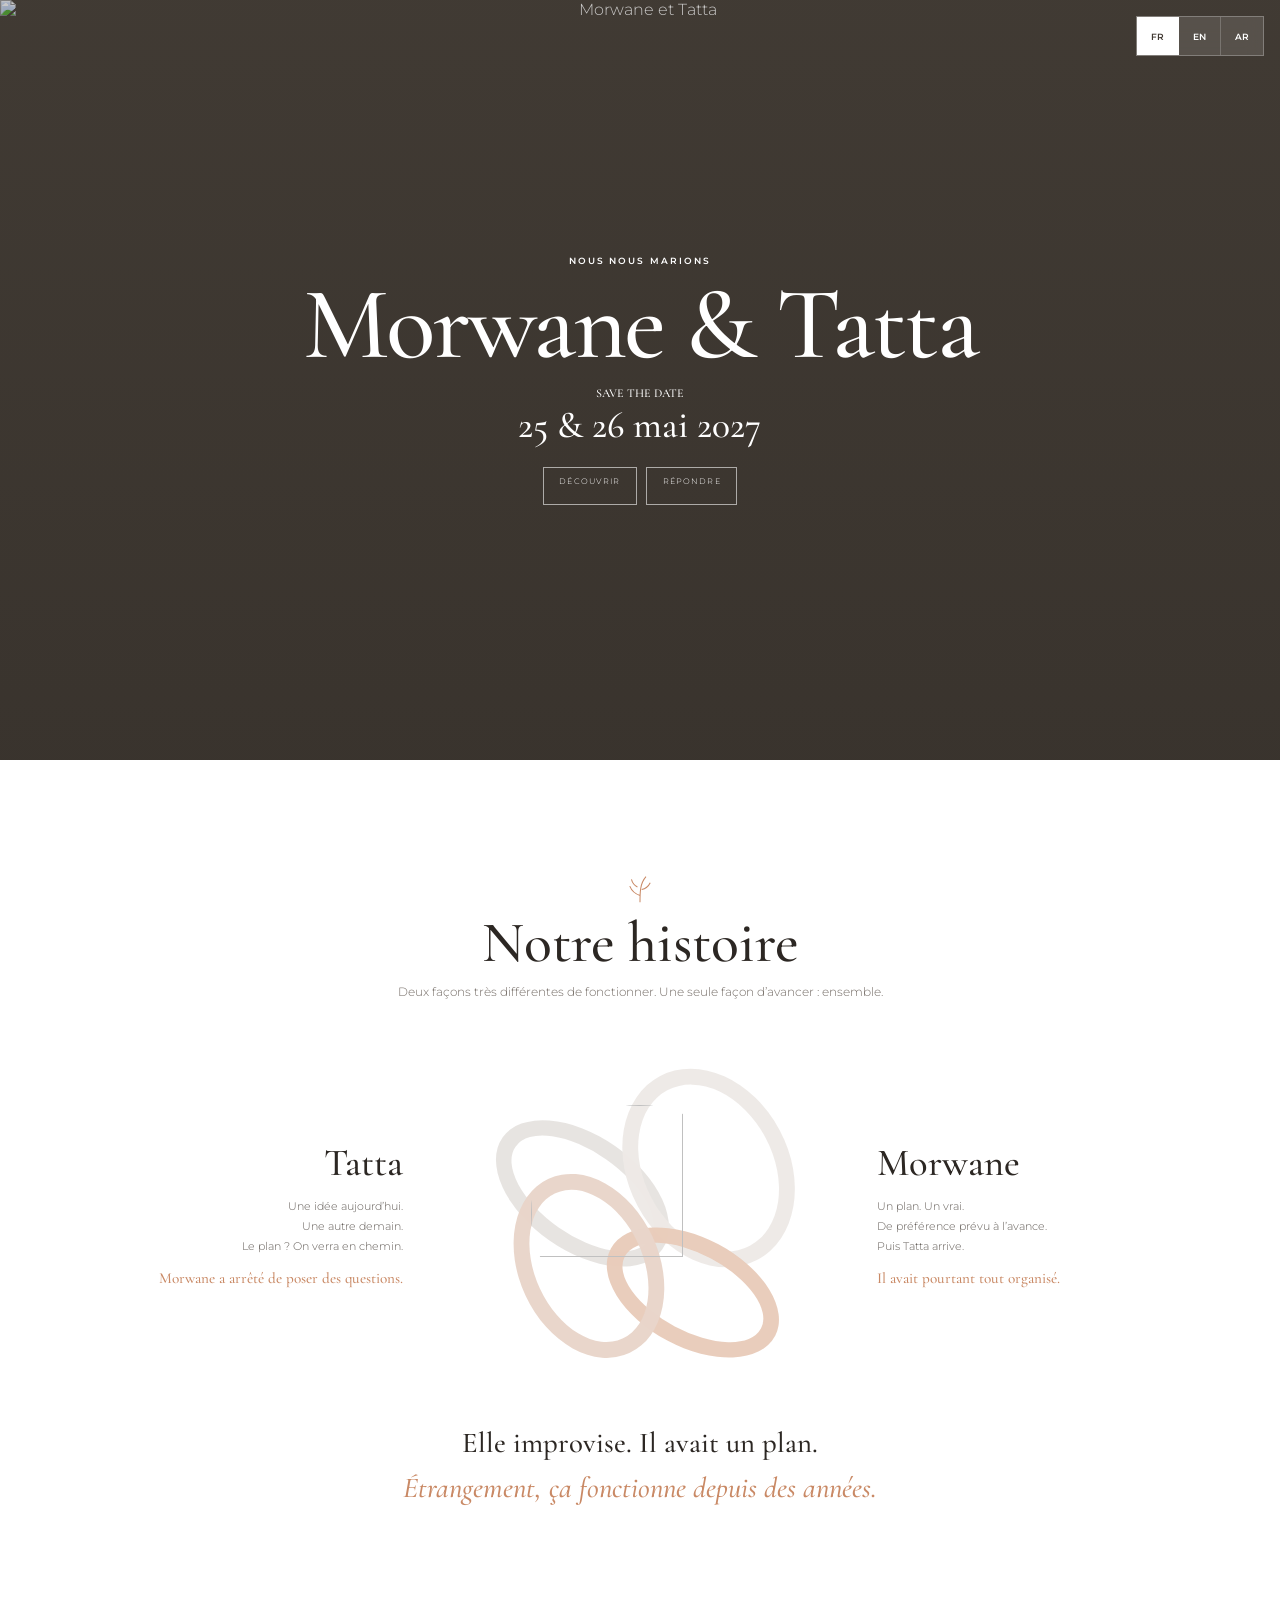
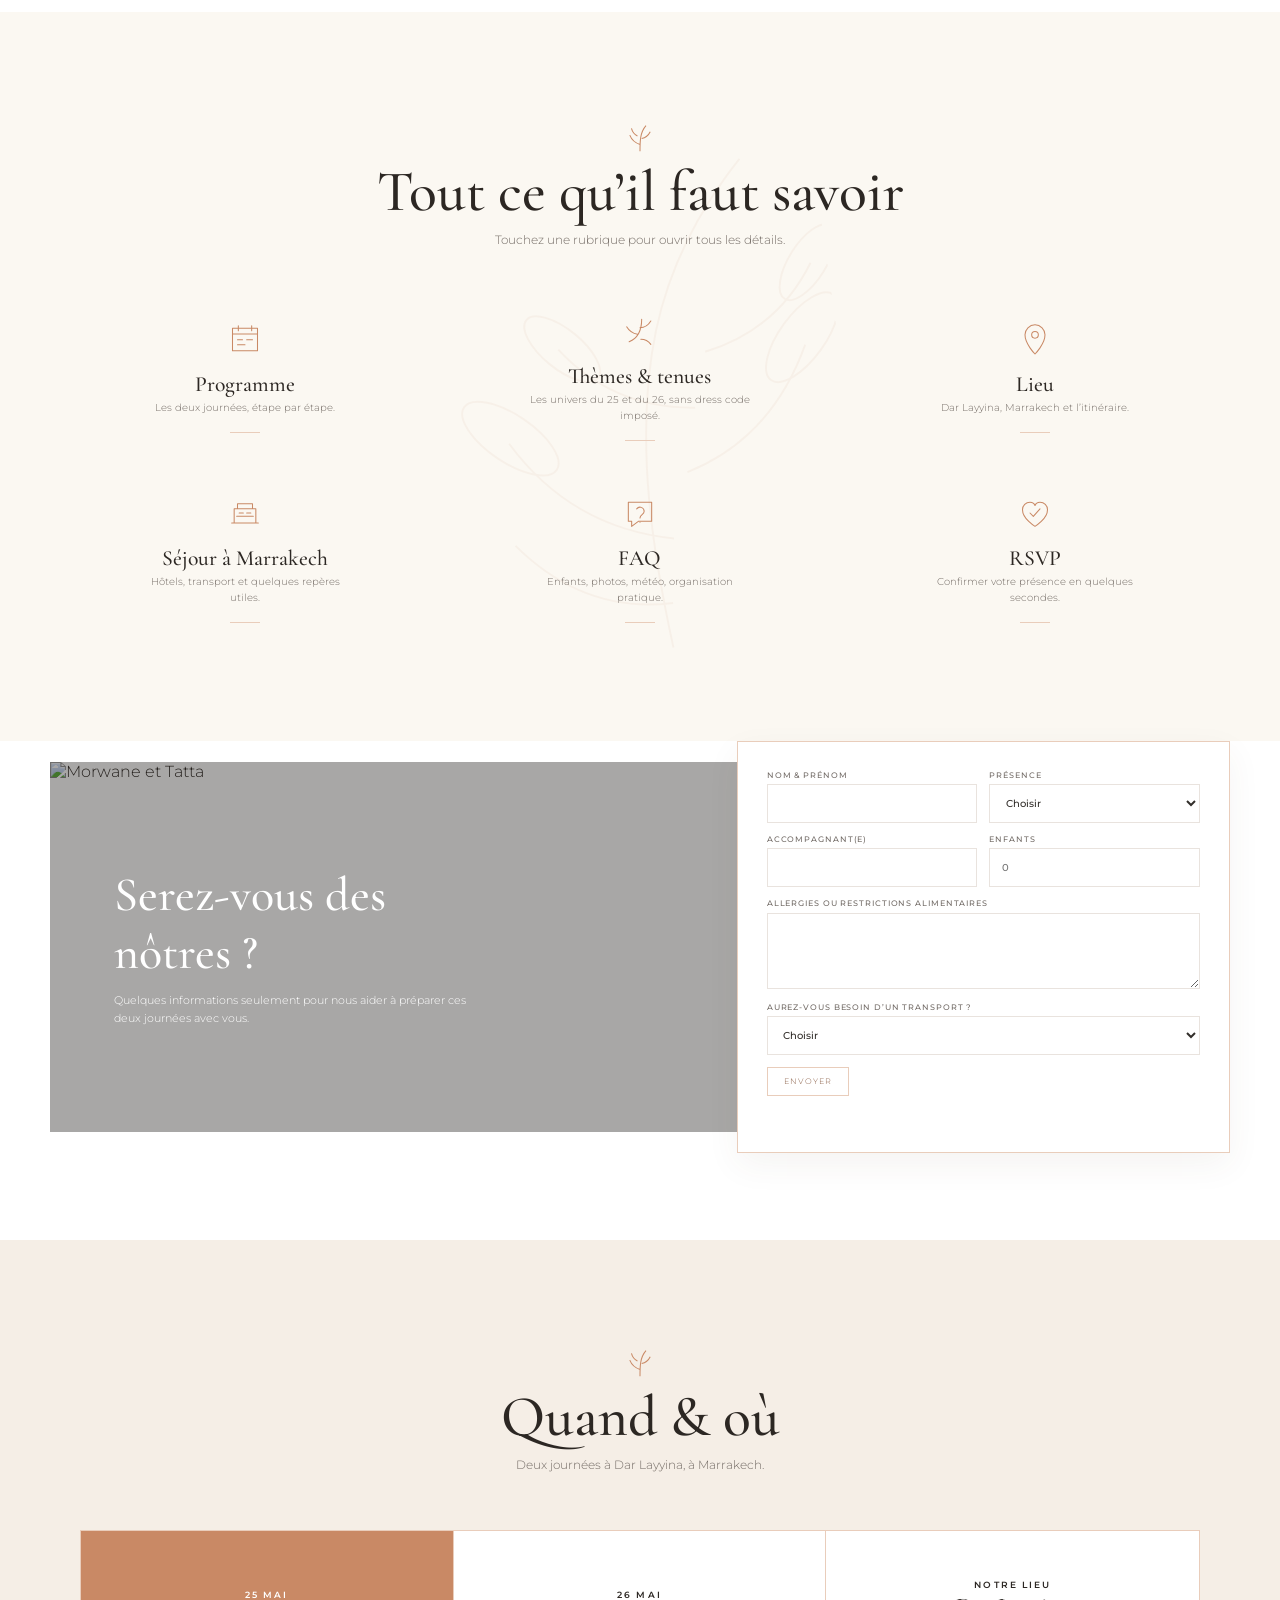
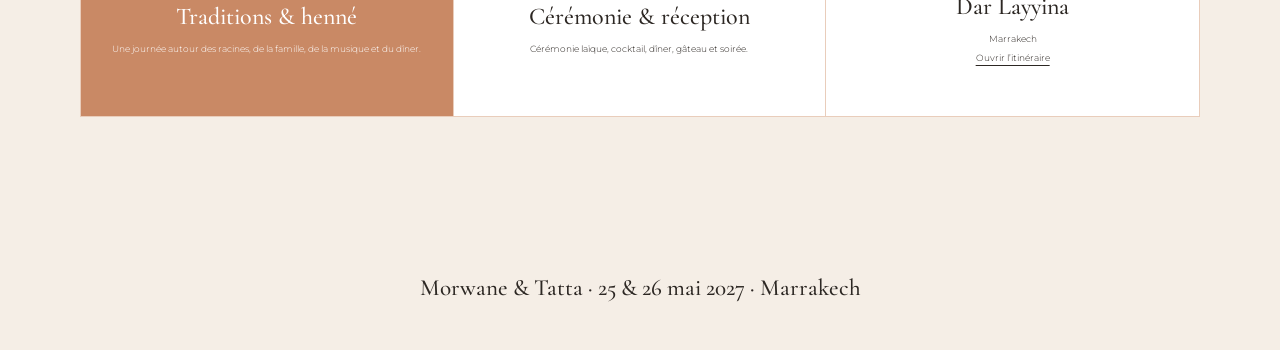
==== commit ba5935b1: "Rebuild mobile-first multilingual wedding site for Morwane and Tatta" ====
--- a/index.html
+++ b/index.html
@@ -3,299 +3,600 @@
 <head>
 <meta charset="utf-8">
 <meta name="viewport" content="width=device-width,initial-scale=1,viewport-fit=cover">
-<meta name="theme-color" content="#596348">
+<meta name="theme-color" content="#fbf8f2">
 <meta name="robots" content="noindex,nofollow">
-<title>Morwane & Fatima — Marrakech · 25 & 26 mai 2027</title>
-<meta name="description" content="Morwane & Fatima — Marrakech, 25 & 26 mai 2027. Programme, lieu, séjour, inspirations et RSVP.">
+<title>Morwane & Tatta — Marrakech · 25 & 26 mai 2027</title>
+<meta name="description" content="Morwane & Tatta — Marrakech, 25 & 26 mai 2027. Programme, séjour, lieu et RSVP.">
 <meta property="og:type" content="website">
-<meta property="og:title" content="Morwane & Fatima — Marrakech 2027">
+<meta property="og:title" content="Morwane & Tatta — Marrakech 2027">
 <meta property="og:description" content="25 & 26 mai 2027 · Marrakech">
 <meta property="og:image" content="https://raw.githubusercontent.com/Morwane-Fatima-Mariage2027/morwane-fatima-destination-weddind/main/couple.jpeg">
-<meta name="twitter:card" content="summary_large_image">
 <link rel="preconnect" href="https://fonts.googleapis.com">
 <link rel="preconnect" href="https://fonts.gstatic.com" crossorigin>
-<link href="https://fonts.googleapis.com/css2?family=Cormorant+Garamond:ital,wght@0,400;0,500;0,600;1,400&family=DM+Sans:wght@400;500;600&family=La+Belle+Aurore&display=swap" rel="stylesheet">
+<link href="https://fonts.googleapis.com/css2?family=Cormorant+Garamond:ital,wght@0,400;0,500;0,600;1,400&family=Montserrat:wght@300;400;500;600&display=swap" rel="stylesheet">
 <style>
 :root{
-  --paper:#f7f0e3;--paper2:#efe2cf;--paper3:#fbf7ef;
-  --ink:#2d2b25;--muted:#6c6a61;
-  --olive:#596348;--olive-dark:#39422f;--olive-soft:#889078;
-  --indigo:#2e4668;--indigo-soft:#455f80;
-  --terra:#a66b50;--champagne:#c9aa78;--line:rgba(45,43,37,.16);
-  --serif:"Cormorant Garamond",serif;--hand:"La Belle Aurore",cursive;--sans:"DM Sans",sans-serif;
-  --max:1160px;--ease:cubic-bezier(.22,.7,.25,1);
-}
-*{box-sizing:border-box}html{scroll-behavior:smooth}body{margin:0;background:var(--paper);color:var(--ink);font-family:var(--sans);overflow-x:hidden}
-body.locked,body.menu-open{overflow:hidden}a{color:inherit}button,input,select,textarea{font:inherit}img{display:block;max-width:100%}
-.wrap{width:min(var(--max),88vw);margin:auto}.eyebrow{font:600 .68rem/1 var(--sans);letter-spacing:.18em;text-transform:uppercase}.hand{font-family:var(--hand)}.serif{font-family:var(--serif)}.muted{color:var(--muted)}
-.button{display:inline-flex;align-items:center;justify-content:center;min-height:46px;padding:.8rem 1rem;border:1px solid currentColor;background:transparent;color:inherit;text-decoration:none;font:600 .7rem var(--sans);letter-spacing:.12em;text-transform:uppercase;cursor:pointer}
-.button.dark{background:var(--olive-dark);border-color:var(--olive-dark);color:white}.button.light{border-color:rgba(255,255,255,.58);color:white}
-button:focus-visible,a:focus-visible,input:focus-visible,select:focus-visible,textarea:focus-visible{outline:2px solid var(--champagne);outline-offset:4px}
-.skip{position:fixed;top:-5rem;left:1rem;z-index:99999;background:var(--ink);color:#fff;padding:.8rem 1rem}.skip:focus{top:1rem}
-
-/* REAL ENVELOPE OPENING */
-.invite-gate{position:fixed;inset:0;z-index:9999;display:grid;place-items:center;background:
-radial-gradient(circle at 18% 18%,rgba(255,255,255,.8),transparent 24%),
-radial-gradient(circle at 78% 84%,rgba(89,99,72,.10),transparent 28%),#ece3d5;transition:opacity .65s var(--ease),visibility .65s}
-.invite-wrap{display:grid;justify-items:center;gap:1.5rem;width:min(720px,94vw);perspective:1600px}
-.envelope{position:relative;width:min(640px,90vw);aspect-ratio:1.56/1;background:#778064;box-shadow:0 30px 70px rgba(59,57,46,.2);transform-style:preserve-3d}
-.envelope-back{position:absolute;inset:0;background:linear-gradient(145deg,#828a6d,#6e775d)}
-.envelope-letter{position:absolute;left:7%;right:7%;bottom:7%;height:78%;background:var(--paper3);padding:8% 9%;text-align:center;box-shadow:0 8px 24px rgba(42,42,35,.13);transform:translateY(26%);transition:transform .9s .26s var(--ease);z-index:2}
-.envelope-letter .mf{font:400 clamp(2.6rem,7vw,5rem)/1 var(--hand);color:var(--olive-dark)}
-.envelope-letter p{font:500 .72rem var(--sans);letter-spacing:.14em;text-transform:uppercase;color:#6a6f5f;margin:.8rem 0 0}
-.envelope-front{position:absolute;inset:auto 0 0;height:69%;z-index:4;background:#727b60;clip-path:polygon(0 0,50% 66%,100% 0,100% 100%,0 100%)}
-.envelope-front::before,.envelope-front::after{content:"";position:absolute;bottom:0;width:52%;height:100%;background:#7b8468}.envelope-front::before{left:0;clip-path:polygon(0 0,100% 68%,100% 100%,0 100%)}.envelope-front::after{right:0;clip-path:polygon(100% 0,0 68%,0 100%,100% 100%)}
-.flap{position:absolute;left:0;right:0;top:0;height:58%;z-index:5;transform-origin:top center;transform-style:preserve-3d;transition:transform .85s var(--ease);background:linear-gradient(180deg,#8a9278,#778064);clip-path:polygon(0 0,100% 0,50% 100%);backface-visibility:hidden}
-.seal{position:absolute;left:50%;top:56%;transform:translate(-50%,-50%);z-index:7;width:82px;aspect-ratio:1;border:0;border-radius:50%;background:radial-gradient(circle at 35% 30%,#d9bd87 0 18%,#b99458 65%,#90713c 100%);box-shadow:0 7px 16px rgba(50,45,35,.26),inset 0 0 0 2px rgba(255,255,255,.22);color:#5a472c;font:400 1.65rem var(--serif);cursor:pointer;transition:transform .3s var(--ease),opacity .45s}
-.seal:hover,.seal:focus-visible{transform:translate(-50%,-50%) scale(1.045)}.invite-label{font:500 .72rem var(--sans);letter-spacing:.14em;text-transform:uppercase;color:#666c5b}
-.invite-gate.opening .flap{transform:rotateX(-180deg)}.invite-gate.opening .seal{opacity:0;pointer-events:none}.invite-gate.opening .envelope-letter{transform:translateY(-26%)}.invite-gate.leaving{opacity:0;visibility:hidden}
-@media(max-width:600px){.invite-wrap{gap:1rem}.envelope{width:92vw}.seal{width:68px}.envelope-letter{padding-top:10%}}
-
-/* HEADER */
-.header{position:fixed;inset:0 0 auto;z-index:80;color:white;transition:background .3s,color .3s,border-color .3s}.header.scrolled{background:rgba(247,240,227,.95);backdrop-filter:blur(12px);color:var(--ink);border-bottom:1px solid var(--line)}
-.nav{height:72px;display:flex;align-items:center;gap:1.2rem}.brand{font:400 1.45rem var(--serif);text-decoration:none}.links{margin-left:auto;display:flex;align-items:center;gap:1.3rem}.links a{text-decoration:none;font:600 .66rem var(--sans);letter-spacing:.12em;text-transform:uppercase}
-.langs{display:flex;border-left:1px solid currentColor;padding-left:.65rem}.lang{border:0;background:transparent;color:inherit;min-width:34px;height:40px;font:600 .64rem var(--sans);cursor:pointer}.lang.active{text-decoration:underline;text-underline-offset:4px}
-.menu-btn{display:none;margin-left:auto;width:44px;height:44px;border:0;background:transparent;color:inherit;cursor:pointer}.menu-btn i{display:block;width:22px;height:1px;background:currentColor;margin:5px auto}
-.mobile-menu{display:none;position:fixed;inset:0;z-index:70;background:var(--olive-dark);color:white;padding:100px 7vw 40px}.mobile-menu.open{display:block}.mobile-menu a{display:block;text-decoration:none;font:400 clamp(2.1rem,9vw,3.2rem)/1.18 var(--serif);padding:.55rem 0;border-bottom:1px solid rgba(255,255,255,.18)}
+  --paper:#fbf8f2;
+  --paper-warm:#f5eee6;
+  --paper-deep:#eee4d8;
+  --ink:#2c2723;
+  --muted:#746c66;
+  --copper:#c98965;
+  --copper-soft:#e9cdbb;
+  --olive:#657052;
+  --olive-dark:#48503d;
+  --indigo:#304867;
+  --champagne:#d7bea1;
+  --line:rgba(83,70,61,.18);
+  --shadow:0 22px 55px rgba(58,44,35,.14);
+  --serif:"Cormorant Garamond",serif;
+  --sans:"Montserrat",sans-serif;
+  --max:1120px;
+}
+*{box-sizing:border-box}
+html{scroll-behavior:smooth}
+body{margin:0;background:var(--paper);color:var(--ink);font-family:var(--sans);font-weight:300;overflow-x:hidden}
+body.modal-open{overflow:hidden}
+a{color:inherit}
+button,input,select,textarea{font:inherit}
+img{display:block;max-width:100%}
+button{color:inherit}
+.wrap{width:min(var(--max),88vw);margin:auto}
+.kicker{font-size:.58rem;letter-spacing:.22em;text-transform:uppercase;font-weight:600}
+.section-head{text-align:center}
+.section-head h2{font:500 clamp(2.45rem,5vw,3.6rem)/1 var(--serif);margin:.35rem 0 .6rem}
+.section-head p{max-width:560px;margin:0 auto;color:var(--muted);font-size:.72rem;line-height:1.7}
+.sprig{display:inline-flex;color:var(--copper);margin-bottom:.35rem}
+.sprig svg{width:26px;height:29px;stroke:currentColor;fill:none;stroke-width:1.2}
+:focus-visible{outline:2px solid var(--copper);outline-offset:4px}
 
 /* HERO */
-.hero{min-height:100svh;position:relative;display:flex;align-items:flex-end;color:white;background:#283027;overflow:hidden}.hero img{position:absolute;inset:0;width:100%;height:100%;object-fit:cover;object-position:center 58%}.hero::after{content:"";position:absolute;inset:0;background:linear-gradient(180deg,rgba(24,28,23,.08) 20%,rgba(24,28,23,.22) 52%,rgba(24,28,23,.78) 100%),linear-gradient(90deg,rgba(29,34,28,.28),transparent 58%)}
-.hero-content{position:relative;z-index:2;width:100%;padding:9rem 0 8vh}.hero-top{display:flex;justify-content:space-between;align-items:center;border-bottom:1px solid rgba(255,255,255,.38);padding-bottom:1rem;margin-bottom:2.5rem}.hero-top span{font:600 .68rem var(--sans);letter-spacing:.16em;text-transform:uppercase}
-.hero h1{font:400 clamp(4.8rem,11vw,10rem)/.9 var(--hand);margin:0;letter-spacing:-.015em}.hero h1 .amp{font-family:var(--serif);font-style:italic;font-size:.65em;color:#ead4ad}.hero-bottom{display:flex;justify-content:space-between;align-items:flex-end;gap:2rem;margin-top:2.4rem}.hero-date{font:500 clamp(1.6rem,3vw,2.5rem) var(--serif)}.hero-city{font:600 .72rem var(--sans);letter-spacing:.15em;text-transform:uppercase;margin-top:.35rem}
-
-/* INTRO */
-.intro{padding:6.5rem 0;background:var(--paper3)}.intro-line{display:grid;grid-template-columns:.7fr 1.3fr;gap:8vw;align-items:start}.intro-title{font:400 clamp(3rem,6vw,5rem)/.95 var(--hand);color:var(--olive-dark);margin:0}.intro-quote{font:400 clamp(1.65rem,3.1vw,2.4rem)/1.35 var(--serif);margin:0}
-
-/* PROGRAMME */
-.programme{padding:6.7rem 0;background:var(--olive-dark);color:#f9f4ec}.programme-head{display:flex;justify-content:space-between;gap:2rem;align-items:end;margin-bottom:2rem}.programme h2{font:400 clamp(3rem,5.8vw,5.1rem)/1 var(--serif);margin:.5rem 0 0}.programme .eyebrow{color:#d7c5a5}.day-tabs{display:grid;grid-template-columns:1fr 1fr;border-top:1px solid rgba(255,255,255,.23);border-bottom:1px solid rgba(255,255,255,.23)}.day-tab{border:0;background:transparent;color:inherit;padding:1.25rem;text-align:left;cursor:pointer}.day-tab+ .day-tab{border-left:1px solid rgba(255,255,255,.23)}.day-tab small{display:block;font:600 .66rem var(--sans);letter-spacing:.14em;text-transform:uppercase;opacity:.72}.day-tab strong{display:block;font:400 2rem var(--serif);margin-top:.35rem}.day-tab.active{background:var(--paper);color:var(--olive-dark)}
-.day-panel{display:none;padding-top:2.5rem}.day-panel.active{display:grid;grid-template-columns:.72fr 1.28fr;gap:7vw}.theme-block .date{font:400 5.8rem/1 var(--serif);color:#d9bf91}.theme-block h3{font:400 2.3rem/1.05 var(--serif);margin:1rem 0 .55rem}.theme-block p{font:italic 1.08rem/1.5 var(--serif);margin:0;opacity:.82}.swatches{display:flex;gap:.55rem;margin-top:1.4rem}.swatch{width:38px;height:38px;border:1px solid rgba(255,255,255,.28)}.swatch.indigo{background:var(--indigo)}.swatch.sand{background:#c8b294}.swatch.terra{background:var(--terra)}.swatch.olive{background:var(--olive)}.swatch.ivory{background:#eee5d5}.swatch.champagne{background:var(--champagne)}
-.timeline{border-left:1px solid rgba(255,255,255,.28);padding-left:2rem}.event{position:relative;padding:0 0 1.8rem}.event::before{content:"";position:absolute;left:-2.31rem;top:.4rem;width:.55rem;height:.55rem;border-radius:50%;background:var(--olive-dark);border:1px solid #eee3d2}.event-time{font:600 .64rem var(--sans);letter-spacing:.13em;text-transform:uppercase;color:#d9bf91}.event h4{font:400 1.65rem var(--serif);margin:.2rem 0 .3rem}.event p{font:400 1rem/1.5 var(--serif);margin:0;color:#ddd5c9}
-
-/* VENUE */
-.venue{padding:5.8rem 0;background:var(--paper3)}.venue-head{text-align:center;margin-bottom:2rem}.venue-head h2{font:400 clamp(2.8rem,5vw,4.4rem)/1 var(--hand);margin:0;color:var(--olive-dark)}.map{height:430px;border:1px solid var(--line);background:#ddd}.map iframe{width:100%;height:100%;border:0}.venue-actions{display:flex;justify-content:center;margin-top:1rem}
-
-/* ONE GROUPED STAY HUB */
-.stay{padding:6.2rem 0;background:var(--paper2)}.stay-head{display:flex;justify-content:space-between;align-items:end;gap:2rem}.stay h2{font:400 clamp(3rem,5.8vw,5rem)/1 var(--serif);margin:.4rem 0 0}.stay-open{margin-top:2rem;width:100%;display:grid;grid-template-columns:1fr auto;gap:1rem;align-items:center;border:0;border-top:1px solid rgba(45,43,37,.25);border-bottom:1px solid rgba(45,43,37,.25);background:transparent;color:inherit;text-align:left;padding:1.35rem 0;cursor:pointer}.stay-open strong{font:400 1.8rem var(--serif)}.stay-open span{font:600 .7rem var(--sans);letter-spacing:.12em;text-transform:uppercase}.stay-panel{display:none;padding:2rem 0 0}.stay-panel.open{display:block}.stay-columns{display:grid;grid-template-columns:repeat(3,1fr);gap:2.2rem}.stay-item h3{font:400 1.65rem var(--serif);margin:0 0 .65rem}.stay-item p,.stay-item li{font:400 1rem/1.55 var(--serif);color:#5e5d55}.stay-item ul{padding-left:1.1rem;margin:.4rem 0}.stay-item a{text-underline-offset:3px}.hotel-slot:empty{display:none}
-
-/* THEMES */
-.themes{padding:6.2rem 0;background:var(--paper3)}.themes-head{display:grid;grid-template-columns:.8fr 1.2fr;gap:8vw;align-items:end}.themes h2{font:400 clamp(3rem,5.8vw,5rem)/1 var(--serif);margin:.4rem 0 0}.themes-head p{font:400 1.25rem/1.5 var(--serif);margin:0;color:var(--muted)}.theme-grid{display:grid;grid-template-columns:1fr 1fr;gap:1rem;margin-top:2.6rem}.theme-card{min-height:340px;padding:2rem;display:flex;flex-direction:column;justify-content:flex-end;color:white;position:relative;overflow:hidden}.theme-card::after{content:"";position:absolute;inset:1rem;border:1px solid rgba(255,255,255,.18)}.theme-card.day1{background:var(--indigo)}.theme-card.day2{background:var(--olive)}.theme-card .date{font:600 .66rem var(--sans);letter-spacing:.14em;text-transform:uppercase;opacity:.8}.theme-card h3{font:400 clamp(2.3rem,4vw,3.5rem)/1 var(--serif);margin:.45rem 0 .35rem}.theme-card p{font:italic 1.08rem/1.45 var(--serif);margin:0;max-width:480px;opacity:.9}
+.hero{position:relative;height:min(69vw,760px);min-height:620px;display:grid;place-items:center;overflow:hidden;color:#fff;text-align:center;background:#4c453d}
+.hero>img{position:absolute;inset:0;width:100%;height:100%;object-fit:cover;object-position:center 55%}
+.hero:after{content:"";position:absolute;inset:0;background:linear-gradient(rgba(28,24,21,.24),rgba(28,24,21,.39))}
+.hero-copy{position:relative;z-index:2;padding:2rem}
+.hero h1{font:500 clamp(4.2rem,8vw,7.2rem)/.9 var(--serif);margin:.75rem 0 1rem;letter-spacing:-.025em}
+.hero-date-label{font:500 .75rem var(--serif);margin-bottom:.15rem}
+.hero-date{font:500 clamp(1.65rem,3vw,2.35rem) var(--serif);margin-bottom:1.2rem}
+.hero-actions{display:flex;justify-content:center;gap:.6rem;flex-wrap:wrap}
+.hero-btn{min-height:38px;padding:.55rem .95rem;border:1px solid rgba(255,255,255,.58);background:transparent;color:#fff;text-decoration:none;text-transform:uppercase;letter-spacing:.15em;font-size:.48rem;cursor:pointer}
+.langs{position:absolute;top:max(16px,env(safe-area-inset-top));right:max(16px,env(safe-area-inset-right));z-index:3;display:flex;background:rgba(255,255,255,.12);backdrop-filter:blur(8px);border:1px solid rgba(255,255,255,.26)}
+.lang{width:42px;height:38px;border:0;border-right:1px solid rgba(255,255,255,.2);background:transparent;color:#fff;font-size:.58rem;font-weight:600;cursor:pointer}
+.lang:last-child{border-right:0}
+.lang.active{background:#fff;color:#403932}
+
+/* STORY */
+.story{padding:7.2rem 0 6.6rem;background:#fff}
+.story-grid{display:grid;grid-template-columns:1fr 1.12fr 1fr;gap:4.4vw;align-items:center;margin-top:3.5rem}
+.person.left{text-align:right}
+.person h3{font:500 clamp(1.9rem,3vw,2.45rem) var(--serif);margin:0 0 .7rem}
+.person p{font-size:.71rem;line-height:1.75;color:#655f5a;margin:0}
+.person em{display:block;margin-top:.75rem;font:500 .95rem var(--serif);color:var(--copper)}
+.story-art{position:relative;width:min(310px,100%);aspect-ratio:1;margin:auto}
+.story-art img{position:absolute;inset:15%;width:70%;height:70%;object-fit:cover;border-radius:50%;z-index:5}
+.ring{position:absolute;border:16px solid #e7e4e1;border-radius:50%;opacity:.98}
+.ring.r1{width:63%;height:37%;left:0;top:25%;transform:rotate(35deg)}
+.ring.r2{width:52%;height:67%;right:2%;top:2%;transform:rotate(-28deg);border-color:#eeeae7}
+.ring.r3{width:60%;height:35%;right:3%;bottom:7%;transform:rotate(28deg);border-color:var(--copper-soft)}
+.ring.r4{width:45%;height:62%;left:11%;bottom:2%;transform:rotate(-25deg);border-color:#e9d6ca}
+.story-bottom{max-width:690px;margin:3.5rem auto 0;text-align:center;font:500 clamp(1.35rem,2.3vw,1.8rem)/1.3 var(--serif)}
+.story-bottom span{display:block;margin-top:.45rem;color:var(--copper);font-style:italic}
+
+/* CLICKABLE RUBRICS */
+.hub{position:relative;padding:7rem 0 7.4rem;background:var(--paper);overflow:hidden}
+.hub:before{content:"";position:absolute;left:50%;top:51%;width:420px;height:510px;transform:translate(-50%,-45%) rotate(-8deg);opacity:.055;background:url("data:image/svg+xml,%3Csvg viewBox='0 0 420 520' xmlns='http://www.w3.org/2000/svg'%3E%3Cg fill='none' stroke='%23b97452' stroke-width='2'%3E%3Cpath d='M210 505c-8-105-8-205 20-300 20-68 58-129 116-184'/%3E%3Cpath d='M226 395c-69-17-120-58-153-119M249 330c61-15 106-53 137-112M216 460c-63-1-113-30-151-80M266 266c-55-7-98-32-130-78M284 211c51-8 91-34 119-75'/%3E%3Cellipse cx='75' cy='271' rx='24' ry='57' transform='rotate(-48 75 271)'/%3E%3Cellipse cx='384' cy='210' rx='23' ry='54' transform='rotate(44 384 210)'/%3E%3Cellipse cx='140' cy='188' rx='20' ry='47' transform='rotate(-43 140 188)'/%3E%3Cellipse cx='400' cy='135' rx='19' ry='44' transform='rotate(40 400 135)'/%3E%3C/g%3E%3C/svg%3E") center/contain no-repeat}
+.hub .wrap{position:relative;z-index:2}
+.hub-grid{display:grid;grid-template-columns:repeat(3,1fr);gap:3.3rem 4rem;margin-top:3.8rem}
+.hub-card{appearance:none;border:0;background:transparent;padding:0;text-align:center;cursor:pointer}
+.hub-icon{width:40px;height:40px;margin:0 auto .7rem;color:var(--copper)}
+.hub-icon svg{width:100%;height:100%;fill:none;stroke:currentColor;stroke-width:1.25;stroke-linecap:round;stroke-linejoin:round}
+.hub-card h3{font:500 1.35rem var(--serif);margin:.15rem 0}
+.hub-card p{max-width:220px;margin:.2rem auto;color:var(--muted);font-size:.62rem;line-height:1.6}
+.hub-card:after{content:"";display:block;width:30px;border-top:1px solid var(--copper-soft);margin:1rem auto 0}
+.hub-card:hover h3{text-decoration:underline;text-decoration-thickness:1px;text-underline-offset:4px}
 
 /* RSVP */
-.rsvp{padding:6.4rem 0;background:var(--olive-dark);color:white}.rsvp-grid{display:grid;grid-template-columns:.75fr 1.25fr;gap:7vw}.rsvp h2{font:400 clamp(3rem,5.5vw,4.8rem)/1 var(--serif);margin:.5rem 0}.rsvp-copy p{font:400 1.12rem/1.55 var(--serif);color:#ddd4c8}.form{background:var(--paper3);color:var(--ink);padding:1.6rem}.fields{display:grid;grid-template-columns:1fr 1fr;gap:1rem}.field.full{grid-column:1/-1}.field label{display:block;font:600 .66rem var(--sans);letter-spacing:.1em;text-transform:uppercase;margin-bottom:.4rem;color:#5f615a}.field input,.field select,.field textarea{width:100%;min-height:46px;border:1px solid #d6d0c5;border-radius:0;background:#fff;color:var(--ink);padding:.82rem .85rem}.field textarea{min-height:96px;resize:vertical}.honeypot{position:absolute;left:-9999px}.status{min-height:1.3rem;margin-top:.75rem;font:400 .95rem var(--serif);color:#596052}.submit{width:100%;margin-top:1rem}
-
-/* FAQ */
-.faq{padding:6.2rem 0;background:var(--paper)}.faq-grid{display:grid;grid-template-columns:.65fr 1.35fr;gap:7vw}.faq h2{font:400 clamp(3rem,5vw,4.5rem)/1 var(--serif);margin:.5rem 0}.faq-list{border-top:1px solid var(--line)}details{border-bottom:1px solid var(--line);padding:1rem 0}summary{list-style:none;cursor:pointer;font:500 1.4rem var(--serif);padding-right:2rem;position:relative}summary::-webkit-details-marker{display:none}summary::after{content:"+";position:absolute;right:0;top:-.05rem}details[open] summary::after{content:"−"}details p{font:400 1rem/1.55 var(--serif);color:var(--muted);max-width:700px;margin:.65rem 0 .1rem}
-
-/* FOOTER */
-footer{background:#272d25;color:#ece6dc;padding:3.8rem 0 2rem}.foot{display:flex;justify-content:space-between;align-items:end;gap:2rem;border-bottom:1px solid rgba(255,255,255,.18);padding-bottom:1.7rem}.foot-name{font:400 clamp(2.8rem,5vw,4.6rem) var(--hand)}.foot-meta{text-align:right;font:600 .66rem/1.8 var(--sans);letter-spacing:.13em;text-transform:uppercase}.foot-bottom{padding-top:1rem;font-size:.72rem;color:#b5b9af}
-
-/* future shared gallery remains hidden until intentionally activated */
-#afterWedding{display:none}
-
-/* reveal */
-.reveal{opacity:0;transform:translateY(16px);transition:opacity .7s var(--ease),transform .7s var(--ease)}.reveal.visible{opacity:1;transform:none}
-
-@media(max-width:950px){
-  .links{display:none}.menu-btn{display:block}.langs{margin-left:auto}
-  .intro-line,.day-panel.active,.themes-head,.rsvp-grid,.faq-grid{grid-template-columns:1fr;gap:2rem}.programme-head,.stay-head{display:block}.stay-columns{grid-template-columns:1fr 1fr}.theme-grid{grid-template-columns:1fr}
-}
-@media(max-width:640px){
-  .wrap{width:min(100% - 2rem,var(--max))}.nav{height:66px}.hero-content{padding:7.5rem 0 6vh}.hero-top{align-items:flex-start}.hero-top span:last-child{text-align:right}.hero h1{font-size:clamp(4.5rem,20vw,6.5rem)}.hero-bottom{display:block}.hero-bottom .button{margin-top:1.2rem}
-  .intro,.programme,.venue,.stay,.themes,.rsvp,.faq{padding:4.7rem 0}.day-tabs{grid-template-columns:1fr}.day-tab+.day-tab{border-left:0;border-top:1px solid rgba(255,255,255,.23)}
-  .timeline{padding-left:1.55rem}.event::before{left:-1.86rem}.map{height:360px}.stay-columns{grid-template-columns:1fr}.theme-card{min-height:300px}.fields{grid-template-columns:1fr}.field.full{grid-column:auto}.form{padding:1.1rem}.foot{display:block}.foot-meta{text-align:left;margin-top:1rem}
-}
-@media(prefers-reduced-motion:reduce){html{scroll-behavior:auto}*,*::before,*::after{transition-duration:.01ms!important;animation-duration:.01ms!important}.reveal{opacity:1;transform:none}}
-html[dir="rtl"] .links{margin-left:0;margin-right:auto}html[dir="rtl"] .langs{border-left:0;border-right:1px solid currentColor;padding-left:0;padding-right:.65rem}html[dir="rtl"] .timeline{border-left:0;border-right:1px solid rgba(255,255,255,.28);padding-left:0;padding-right:2rem}html[dir="rtl"] .event::before{left:auto;right:-2.31rem}html[dir="rtl"] .day-tab{text-align:right}html[dir="rtl"] .stay-open{text-align:right}html[dir="rtl"] summary{padding-right:0;padding-left:2rem}html[dir="rtl"] summary::after{right:auto;left:0}html[dir="rtl"] .foot-meta{text-align:left}
+.rsvp{background:#fff;padding:0 0 5.4rem}
+.rsvp-row{display:grid;grid-template-columns:1.16fr .76fr;align-items:center;width:min(1180px,100%);margin:auto}
+.rsvp-photo{position:relative;min-height:370px}
+.rsvp-photo img{position:absolute;inset:0;width:100%;height:100%;object-fit:cover;object-position:center 58%}
+.rsvp-photo:after{content:"";position:absolute;inset:0;background:rgba(28,24,21,.38)}
+.rsvp-copy{position:absolute;z-index:2;left:9%;top:50%;transform:translateY(-50%);color:#fff;max-width:355px}
+.rsvp-copy h2{font:500 clamp(2.1rem,4vw,3rem) var(--serif);margin:0 0 .6rem}
+.rsvp-copy p{font-size:.66rem;line-height:1.75;margin:0}
+.formbox{position:relative;z-index:3;background:#fff;border:1px solid var(--copper-soft);padding:1.8rem;margin-left:-26px;box-shadow:0 12px 32px rgba(89,61,45,.06)}
+.form{display:grid;grid-template-columns:1fr 1fr;gap:.75rem}
+.field.full{grid-column:1/-1}
+label{display:block;font-size:.47rem;letter-spacing:.12em;text-transform:uppercase;color:#746d68;font-weight:500}
+input,select,textarea{width:100%;min-height:39px;margin-top:.27rem;border:1px solid #e9e3de;background:#fff;color:#332f2b;border-radius:0;padding:.65rem .7rem;font-size:.65rem}
+textarea{min-height:76px;resize:vertical}
+.send{grid-column:1/-1;justify-self:start;border:1px solid var(--copper-soft);background:#fff;color:#8a5e46;padding:.55rem 1rem;font-size:.48rem;letter-spacing:.14em;text-transform:uppercase;cursor:pointer}
+.status{grid-column:1/-1;min-height:1rem;color:#746d68;font-size:.6rem}
+
+/* WHEN & WHERE */
+.when{padding:6.8rem 0;background:var(--paper-warm)}
+.when-cards{display:grid;grid-template-columns:repeat(3,1fr);margin-top:3.4rem;border:1px solid var(--copper-soft)}
+.when-card{min-height:185px;padding:2.1rem 1.3rem;text-align:center;background:#fff;border-right:1px solid var(--copper-soft);display:flex;flex-direction:column;justify-content:center}
+.when-card:last-child{border-right:0}
+.when-card.featured{background:var(--copper);color:#fff}
+.when-card h3{font:500 1.5rem var(--serif);margin:.15rem 0 .5rem}
+.when-card p{font-size:.58rem;line-height:1.65;margin:.12rem 0}
+.when-card a{text-underline-offset:4px}
+.footer-note{text-align:center;padding:3rem 1rem;background:var(--paper-warm);font:500 1.45rem var(--serif)}
+
+/* DETAILS MODAL / BOTTOM SHEET */
+.modal{position:fixed;inset:0;z-index:5000;display:none}
+.modal.open{display:block}
+.modal-backdrop{position:absolute;inset:0;background:rgba(35,29,25,.48);backdrop-filter:blur(2px)}
+.sheet{position:absolute;right:0;top:0;height:100%;width:min(620px,100%);background:var(--paper);box-shadow:-25px 0 70px rgba(28,21,17,.2);overflow:auto;padding:2.2rem 2.4rem 3.5rem;transform:translateX(100%);transition:transform .38s ease}
+.modal.open .sheet{transform:translateX(0)}
+.sheet-top{display:flex;justify-content:space-between;align-items:center;gap:1rem;margin-bottom:2.2rem}
+.sheet-top .mini{font-size:.54rem;letter-spacing:.2em;text-transform:uppercase;color:var(--copper);font-weight:600}
+.close{width:42px;height:42px;border:1px solid var(--line);background:transparent;font-size:1.25rem;cursor:pointer}
+.sheet h2{font:500 clamp(2.65rem,7vw,4.2rem)/.95 var(--serif);margin:.2rem 0 1rem}
+.sheet-intro{font:400 1.08rem/1.55 var(--serif);color:#5f5751;margin:0 0 2rem}
+.detail-block{padding:1.3rem 0;border-top:1px solid var(--line)}
+.detail-block:last-child{border-bottom:1px solid var(--line)}
+.detail-block h3{font:500 1.55rem var(--serif);margin:0 0 .35rem}
+.detail-block p{font-size:.72rem;line-height:1.75;color:#665f5a;margin:.25rem 0}
+.detail-block .time{font-size:.52rem;letter-spacing:.16em;text-transform:uppercase;color:var(--copper);font-weight:600}
+.palette{display:flex;gap:.4rem;margin-top:.85rem}
+.sw{width:28px;height:28px;border:1px solid rgba(0,0,0,.12)}
+.sw.indigo{background:var(--indigo)}.sw.sand{background:#d8c9b5}.sw.terra{background:#a16f59}
+.sw.olive{background:var(--olive)}.sw.ivory{background:#efe7da}.sw.champ{background:var(--champagne)}
+.sheet-action{display:inline-block;margin-top:1.2rem;padding:.65rem .9rem;border:1px solid var(--copper);color:#8a5e46;text-decoration:none;text-transform:uppercase;letter-spacing:.13em;font-size:.5rem}
+
+html[dir="rtl"] body{font-family:Tahoma,Arial,sans-serif}
+html[dir="rtl"] .hero h1,html[dir="rtl"] .section-head h2,html[dir="rtl"] .person h3,html[dir="rtl"] .story-bottom,html[dir="rtl"] .hub-card h3,html[dir="rtl"] .rsvp-copy h2,html[dir="rtl"] .when-card h3,html[dir="rtl"] .sheet h2,html[dir="rtl"] .detail-block h3{font-family:Georgia,"Times New Roman",serif}
+html[dir="rtl"] .langs{right:auto;left:max(16px,env(safe-area-inset-left))}
+html[dir="rtl"] .person.left{text-align:left}
+html[dir="rtl"] .sheet{right:auto;left:0;box-shadow:25px 0 70px rgba(28,21,17,.2);transform:translateX(-100%)}
+html[dir="rtl"] .modal.open .sheet{transform:translateX(0)}
+html[dir="rtl"] .rsvp-copy{left:auto;right:9%}
+html[dir="rtl"] .formbox{margin-left:0;margin-right:-26px}
+
+@media(max-width:820px){
+  .hero{height:78svh;min-height:600px}
+  .hero h1{font-size:16vw}
+  .story-grid{grid-template-columns:1fr;gap:2rem}
+  .person.left,.person{text-align:center!important}
+  .story-art{width:min(275px,75vw);grid-row:2}
+  .hub-grid{grid-template-columns:repeat(2,1fr);gap:2.8rem 1.2rem}
+  .rsvp-row{grid-template-columns:1fr}
+  .rsvp-photo{min-height:315px}
+  .formbox,.formbox[dir]{margin:-24px 7vw 0}
+  html[dir="rtl"] .formbox{margin:-24px 7vw 0}
+  .when-cards{grid-template-columns:1fr}
+  .when-card{border-right:0;border-bottom:1px solid var(--copper-soft)}
+  .when-card:last-child{border-bottom:0}
+}
+@media(max-width:560px){
+  .wrap{width:calc(100% - 2rem)}
+  .hero{height:76svh;min-height:560px}
+  .hero-copy{padding:1.5rem 1rem}
+  .langs{top:max(10px,env(safe-area-inset-top));right:max(10px,env(safe-area-inset-right))}
+  html[dir="rtl"] .langs{right:auto;left:max(10px,env(safe-area-inset-left))}
+  .lang{width:38px;height:36px}
+  .story{padding:4.8rem 0}
+  .story-bottom{margin-top:2.7rem}
+  .hub{padding:4.8rem 0 5.2rem}
+  .hub-grid{gap:2.4rem .9rem;margin-top:3rem}
+  .hub-card p{font-size:.59rem}
+  .rsvp-photo{min-height:285px}
+  .rsvp-copy{left:8%;right:8%;max-width:none}
+  html[dir="rtl"] .rsvp-copy{right:8%;left:8%}
+  .formbox{margin:-20px 1rem 0!important;padding:1.25rem}
+  .form{grid-template-columns:1fr}
+  .field.full,.send,.status{grid-column:auto}
+  .when{padding:4.9rem 0}
+  .sheet{top:auto;bottom:0;height:min(88svh,820px);width:100%;border-radius:18px 18px 0 0;padding:1.35rem 1.2rem calc(2.4rem + env(safe-area-inset-bottom));transform:translateY(100%)}
+  html[dir="rtl"] .sheet{transform:translateY(100%);left:0}
+  .modal.open .sheet,html[dir="rtl"] .modal.open .sheet{transform:translateY(0)}
+  .sheet-top{margin-bottom:1rem}
+}
+@media(prefers-reduced-motion:reduce){html{scroll-behavior:auto}.sheet{transition:none}}
 </style>
 </head>
-<body class="locked">
-<a class="skip" href="#main">Aller au contenu</a>
-
-<div class="invite-gate" id="inviteGate" aria-label="Invitation Morwane et Fatima">
-  <div class="invite-wrap">
-    <div class="envelope" aria-hidden="true">
-      <div class="envelope-back"></div>
-      <div class="envelope-letter"><div class="mf">Morwane & Fatima</div><p>25 & 26 mai 2027 · Marrakech</p></div>
-      <div class="flap"></div>
-      <div class="envelope-front"></div>
-      <button class="seal" id="seal" type="button" aria-label="Ouvrir l’invitation">M&F</button>
-    </div>
-    <div class="invite-label">Ouvrir l’invitation</div>
+<body>
+
+<section class="hero" id="top">
+  <img src="https://raw.githubusercontent.com/Morwane-Fatima-Mariage2027/morwane-fatima-destination-weddind/main/couple.jpeg" alt="Morwane et Tatta" fetchpriority="high">
+  <div class="langs" aria-label="Language">
+    <button class="lang active" type="button" data-lang="fr">FR</button>
+    <button class="lang" type="button" data-lang="en">EN</button>
+    <button class="lang" type="button" data-lang="ar">AR</button>
   </div>
-</div>
-
-<header class="header" id="header">
-  <div class="wrap nav">
-    <a class="brand" href="#top">M & F</a>
-    <nav class="links" aria-label="Navigation principale">
-      <a href="#programme" data-i18n="nav_programme">Programme</a>
-      <a href="#venue" data-i18n="nav_venue">Lieu</a>
-      <a href="#stay" data-i18n="nav_stay">Séjour</a>
-      <a href="#themes" data-i18n="nav_themes">Thèmes</a>
-      <a href="#rsvp">RSVP</a>
-      <a href="#faq">FAQ</a>
-    </nav>
-    <div class="langs" aria-label="Choisir la langue"><button class="lang active" data-lang="fr">FR</button><button class="lang" data-lang="en">EN</button><button class="lang" data-lang="ar">AR</button></div>
-    <button class="menu-btn" id="menuBtn" aria-label="Menu" aria-expanded="false"><i></i><i></i></button>
-  </div>
-</header>
-<div class="mobile-menu" id="mobileMenu" aria-hidden="true">
-  <a href="#programme" data-i18n="nav_programme">Programme</a>
-  <a href="#venue" data-i18n="nav_venue">Lieu</a>
-  <a href="#stay" data-i18n="nav_stay">Séjour</a>
-  <a href="#themes" data-i18n="nav_themes">Thèmes</a>
-  <a href="#rsvp">RSVP</a>
-  <a href="#faq">FAQ</a>
-</div>
-
-<main id="main">
-<section class="hero" id="top">
-  <img src="https://raw.githubusercontent.com/Morwane-Fatima-Mariage2027/morwane-fatima-destination-weddind/main/couple.jpeg" alt="Morwane et Fatima" fetchpriority="high">
-  <div class="wrap hero-content">
-    <div class="hero-top"><span data-i18n="hero_kicker">Notre mariage à Marrakech</span><span>25 & 26 MAI 2027</span></div>
-    <h1>Morwane <span class="amp">&</span><br>Fatima</h1>
-    <div class="hero-bottom"><div><div class="hero-date">25 & 26 mai 2027</div><div class="hero-city">Marrakech</div></div><a class="button light" href="#rsvp">RSVP</a></div>
+  <div class="hero-copy">
+    <div class="kicker" data-i18n="hero_top">NOUS NOUS MARIONS</div>
+    <h1>Morwane & Tatta</h1>
+    <div class="hero-date-label" data-i18n="save">SAVE THE DATE</div>
+    <div class="hero-date">25 & 26 mai 2027</div>
+    <div class="hero-actions">
+      <a class="hero-btn" href="#explore" data-i18n="discover">Découvrir</a>
+      <a class="hero-btn" href="#rsvp" data-i18n="reply">Répondre</a>
+    </div>
   </div>
 </section>
 
-<section class="intro">
-  <div class="wrap intro-line reveal">
-    <h2 class="intro-title" data-i18n="intro_title">Nous deux.</h2>
-    <p class="intro-quote" data-i18n="intro_text">Nos racines ne racontent pas exactement la même histoire. Elles ont fini par en créer une nouvelle : la nôtre.</p>
+<section class="story" id="story">
+  <div class="wrap">
+    <div class="section-head">
+      <span class="sprig" aria-hidden="true"><svg viewBox="0 0 30 34"><path d="M15 32C15 20 15 10 22 2M15 24C9 22 5 18 3 13M17 17c5-1 8-4 10-8M12 14c-4-2-6-5-7-9"/></svg></span>
+      <h2 data-i18n="story_title">Notre histoire</h2>
+      <p data-i18n="story_sub">Deux façons très différentes de fonctionner. Une seule façon d’avancer : ensemble.</p>
+    </div>
+
+    <div class="story-grid">
+      <div class="person left">
+        <h3>Tatta</h3>
+        <p data-i18n="tatta_text">Une idée aujourd’hui.<br>Une autre demain.<br>Le plan ? On verra en chemin.</p>
+        <em data-i18n="tatta_note">Morwane a arrêté de poser des questions.</em>
+      </div>
+
+      <div class="story-art" aria-hidden="true">
+        <span class="ring r1"></span><span class="ring r2"></span><span class="ring r3"></span><span class="ring r4"></span>
+        <img src="https://raw.githubusercontent.com/Morwane-Fatima-Mariage2027/morwane-fatima-destination-weddind/main/couple.jpeg" alt="">
+      </div>
+
+      <div class="person">
+        <h3>Morwane</h3>
+        <p data-i18n="morwane_text">Un plan. Un vrai.<br>De préférence prévu à l’avance.<br>Puis Tatta arrive.</p>
+        <em data-i18n="morwane_note">Il avait pourtant tout organisé.</em>
+      </div>
+    </div>
+
+    <div class="story-bottom" data-i18n="us_line">Elle improvise. Il avait un plan.<span>Étrangement, ça fonctionne depuis des années.</span></div>
   </div>
 </section>
 
-<section class="programme" id="programme">
+<section class="hub" id="explore">
   <div class="wrap">
-    <div class="programme-head reveal"><div><div class="eyebrow">25 & 26 MAI 2027</div><h2 data-i18n="programme_title">Les deux jours</h2></div></div>
-    <div class="day-tabs reveal" role="tablist">
-      <button class="day-tab active" id="tab25" role="tab" aria-selected="true" aria-controls="day25" data-day="day25"><small>25 MAI</small><strong data-i18n="day1">Nos racines</strong></button>
-      <button class="day-tab" id="tab26" role="tab" aria-selected="false" aria-controls="day26" data-day="day26"><small>26 MAI</small><strong data-i18n="day2">Notre célébration</strong></button>
-    </div>
-    <article class="day-panel active" id="day25" role="tabpanel" aria-labelledby="tab25">
-      <div class="theme-block"><div class="date">25</div><h3 data-i18n="theme1">Indigo & racines touarègues</h3><p data-i18n="theme1note">Tradition, famille, chaleur et musique.</p><div class="swatches" aria-hidden="true"><span class="swatch indigo"></span><span class="swatch sand"></span><span class="swatch terra"></span></div></div>
-      <div class="timeline">
-        <div class="event"><div class="event-time" data-i18n="afternoon">Après-midi</div><h4 data-i18n="p1">Henné de Fatima & arrivée des invités</h4></div>
-        <div class="event"><div class="event-time" data-i18n="then">Puis</div><h4 data-i18n="p2">Henné de Morwane & traditions</h4></div>
-        <div class="event"><div class="event-time" data-i18n="evening">Soirée</div><h4 data-i18n="p3">Musique, guitare, dîner, thé & pâtisseries</h4></div>
-      </div>
-    </article>
-    <article class="day-panel" id="day26" role="tabpanel" aria-labelledby="tab26" hidden>
-      <div class="theme-block"><div class="date">26</div><h3 data-i18n="theme2">Olive & olivier</h3><p data-i18n="theme2note">Ivoire, lumière douce et fête.</p><div class="swatches" aria-hidden="true"><span class="swatch olive"></span><span class="swatch ivory"></span><span class="swatch champagne"></span></div></div>
-      <div class="timeline">
-        <div class="event"><div class="event-time" data-i18n="arrival">Arrivée</div><h4 data-i18n="p4">Accueil des invités</h4></div>
-        <div class="event"><div class="event-time" data-i18n="ceremony">Cérémonie</div><h4 data-i18n="p5">Cérémonie laïque</h4></div>
-        <div class="event"><div class="event-time" data-i18n="reception">Réception</div><h4 data-i18n="p6">Cocktail, dîner, musique & danse</h4></div>
-      </div>
-    </article>
+    <div class="section-head">
+      <span class="sprig" aria-hidden="true"><svg viewBox="0 0 30 34"><path d="M15 32C15 20 15 10 22 2M15 24C9 22 5 18 3 13M17 17c5-1 8-4 10-8M12 14c-4-2-6-5-7-9"/></svg></span>
+      <h2 data-i18n="hub_title">Tout ce qu’il faut savoir</h2>
+      <p data-i18n="hub_sub">Touchez une rubrique pour ouvrir tous les détails.</p>
+    </div>
+
+    <div class="hub-grid">
+      <button class="hub-card" type="button" data-panel="programme">
+        <div class="hub-icon"><svg viewBox="0 0 48 48"><path d="M9 11h30v27H9zM9 18h30M16 8v6M32 8v6M15 25h6M26 25h7M15 31h9"/></svg></div>
+        <h3 data-i18n="card_programme">Programme</h3>
+        <p data-i18n="card_programme_sub">Les deux journées, étape par étape.</p>
+      </button>
+
+      <button class="hub-card" type="button" data-panel="themes">
+        <div class="hub-icon"><svg viewBox="0 0 48 48"><path d="M11 37c10-4 15-13 15-27M24 20c6 0 10-3 13-8M21 28c-6-1-10-4-13-9M25 34c5 0 9 2 12 6"/></svg></div>
+        <h3 data-i18n="card_themes">Thèmes & tenues</h3>
+        <p data-i18n="card_themes_sub">Les univers du 25 et du 26, sans dress code imposé.</p>
+      </button>
+
+      <button class="hub-card" type="button" data-panel="venue">
+        <div class="hub-icon"><svg viewBox="0 0 48 48"><path d="M24 42s12-12 12-23a12 12 0 1 0-24 0c0 11 12 23 12 23Z"/><circle cx="24" cy="19" r="4"/></svg></div>
+        <h3 data-i18n="card_venue">Lieu</h3>
+        <p data-i18n="card_venue_sub">Dar Layyina, Marrakech et l’itinéraire.</p>
+      </button>
+
+      <button class="hub-card" type="button" data-panel="stay">
+        <div class="hub-icon"><svg viewBox="0 0 48 48"><path d="M8 36h32M11 36V19h26v17M15 19v-6h18v6M14 28h20M17 24h5M26 24h5"/></svg></div>
+        <h3 data-i18n="card_stay">Séjour à Marrakech</h3>
+        <p data-i18n="card_stay_sub">Hôtels, transport et quelques repères utiles.</p>
+      </button>
+
+      <button class="hub-card" type="button" data-panel="faq">
+        <div class="hub-icon"><svg viewBox="0 0 48 48"><path d="M10 11h28v23H22l-8 6v-6h-4z"/><path d="M20 19a5 5 0 0 1 9 3c0 4-5 4-5 8M24 35h.01"/></svg></div>
+        <h3>FAQ</h3>
+        <p data-i18n="card_faq_sub">Enfants, photos, météo, organisation pratique.</p>
+      </button>
+
+      <button class="hub-card" type="button" data-panel="rsvphelp">
+        <div class="hub-icon"><svg viewBox="0 0 48 48"><path d="M24 40S9 31 9 20c0-5 4-9 9-9 3 0 5 1 6 4 1-3 3-4 6-4 5 0 9 4 9 9 0 11-15 20-15 20Z"/><path d="M18 24l4 4 8-9"/></svg></div>
+        <h3>RSVP</h3>
+        <p data-i18n="card_rsvp_sub">Confirmer votre présence en quelques secondes.</p>
+      </button>
+    </div>
   </div>
 </section>
 
-<!-- MENU: volontairement non affiché tant que les plats ne sont pas validés. -->
-
-<section class="venue" id="venue">
-  <div class="wrap reveal">
-    <div class="venue-head"><h2 data-i18n="venue_title">Notre lieu de célébration</h2></div>
-    <div class="map"><iframe title="Dar Layyina sur la carte" loading="lazy" referrerpolicy="no-referrer-when-downgrade" src="https://maps.google.com/maps?q=Dar%20Layyina%20Marrakech&t=&z=12&ie=UTF8&iwloc=&output=embed"></iframe></div>
-    <div class="venue-actions"><a class="button dark" href="https://www.google.com/maps/search/?api=1&query=Dar+Layyina+Marrakech" target="_blank" rel="noopener" data-i18n="route">Ouvrir l’itinéraire</a></div>
+<section class="rsvp" id="rsvp">
+  <div class="rsvp-row">
+    <div class="rsvp-photo">
+      <img src="https://raw.githubusercontent.com/Morwane-Fatima-Mariage2027/morwane-fatima-destination-weddind/main/couple.jpeg" alt="Morwane et Tatta">
+      <div class="rsvp-copy">
+        <h2 data-i18n="rsvp_title">Serez-vous des nôtres ?</h2>
+        <p data-i18n="rsvp_intro">Quelques informations seulement pour nous aider à préparer ces deux journées avec vous.</p>
+      </div>
+    </div>
+
+    <div class="formbox">
+      <form class="form" id="rsvpForm" action="https://formspree.io/f/xeajyaqe" method="POST">
+        <div class="field"><label><span data-i18n="name">Nom & prénom</span><input name="name" autocomplete="name" required></label></div>
+        <div class="field"><label><span data-i18n="presence">Présence</span><select name="presence" required><option value="" data-i18n="choose">Choisir</option><option value="both" data-i18n="both">Les deux jours</option><option value="25" data-i18n="only25">Le 25 uniquement</option><option value="26" data-i18n="only26">Le 26 uniquement</option><option value="no" data-i18n="cannot">Je ne pourrai pas venir</option></select></label></div>
+        <div class="field"><label><span data-i18n="guest">Accompagnant(e)</span><input name="guest"></label></div>
+        <div class="field"><label><span data-i18n="children">Enfants</span><input name="children" inputmode="numeric" placeholder="0"></label></div>
+        <div class="field full"><label><span data-i18n="allergies">Allergies ou restrictions alimentaires</span><textarea name="allergies"></textarea></label></div>
+        <div class="field full"><label><span data-i18n="transport_q">Aurez-vous besoin d’un transport ?</span><select name="transport"><option value="" data-i18n="choose">Choisir</option><option value="yes" data-i18n="yes">Oui</option><option value="no" data-i18n="no">Non</option><option value="later" data-i18n="later">À confirmer</option></select></label></div>
+        <input name="_gotcha" tabindex="-1" autocomplete="off" style="position:absolute;left:-9999px">
+        <button class="send" type="submit" data-i18n="send">Envoyer</button>
+        <div class="status" id="status" aria-live="polite"></div>
+      </form>
+    </div>
   </div>
 </section>
 
-<section class="stay" id="stay">
+<section class="when">
   <div class="wrap">
-    <div class="stay-head reveal"><div><div class="eyebrow" data-i18n="stay_kicker">Marrakech</div><h2 data-i18n="stay_title">Préparer votre séjour</h2></div></div>
-    <button class="stay-open reveal" id="stayOpen" type="button" aria-expanded="false" aria-controls="stayPanel"><strong data-i18n="stay_open">Tout au même endroit</strong><span data-i18n="open">Ouvrir</span></button>
-    <div class="stay-panel" id="stayPanel">
-      <div class="stay-columns">
-        <section class="stay-item"><h3 data-i18n="transport">Transport</h3><p data-i18n="transport_text">Si vous souhaitez un transfert, indiquez-le dans le RSVP.</p></section>
-        <section class="stay-item"><h3 data-i18n="marrakech">Marrakech</h3><ul><li data-i18n="m1">Jardins & palais</li><li data-i18n="m2">Médina & souks</li><li data-i18n="m3">Restaurants & cafés</li><li data-i18n="m4">Hammam, spa & rooftops</li></ul></section>
-        <section class="stay-item"><h3 data-i18n="practical">À savoir</h3><p data-i18n="practical_text">Chaussures confortables, protection solaire, une petite couche légère pour le soir et vos documents de voyage.</p></section>
-      </div>
-      <!-- La liste d'hôtels vérifiés sera injectée ici uniquement lorsqu'elle sera prête. -->
-      <div id="hotelList" class="hotel-slot"></div>
+    <div class="section-head">
+      <span class="sprig" aria-hidden="true"><svg viewBox="0 0 30 34"><path d="M15 32C15 20 15 10 22 2M15 24C9 22 5 18 3 13M17 17c5-1 8-4 10-8M12 14c-4-2-6-5-7-9"/></svg></span>
+      <h2 data-i18n="when_title">Quand & où</h2>
+      <p data-i18n="when_sub">Deux journées à Dar Layyina, à Marrakech.</p>
+    </div>
+
+    <div class="when-cards">
+      <article class="when-card featured">
+        <div class="kicker">25 MAI</div>
+        <h3 data-i18n="day1_short">Traditions & henné</h3>
+        <p data-i18n="day1_card">Une journée autour des racines, de la famille, de la musique et du dîner.</p>
+      </article>
+      <article class="when-card">
+        <div class="kicker">26 MAI</div>
+        <h3 data-i18n="day2_short">Cérémonie & réception</h3>
+        <p data-i18n="day2_card">Cérémonie laïque, cocktail, dîner, gâteau et soirée.</p>
+      </article>
+      <article class="when-card">
+        <div class="kicker" data-i18n="venue_label">NOTRE LIEU</div>
+        <h3>Dar Layyina</h3>
+        <p>Marrakech</p>
+        <p><a href="https://www.google.com/maps/search/?api=1&query=Dar+Layyina+Marrakech" target="_blank" rel="noopener" data-i18n="directions">Ouvrir l’itinéraire</a></p>
+      </article>
     </div>
   </div>
 </section>
 
-<section class="themes" id="themes">
-  <div class="wrap">
-    <div class="themes-head reveal"><div><div class="eyebrow" data-i18n="themes_kicker">Inspirations</div><h2 data-i18n="themes_title">Deux univers</h2></div><p data-i18n="themes_text">Pas de code imposé. Juste l’ambiance de chaque journée.</p></div>
-    <div class="theme-grid reveal">
-      <article class="theme-card day1"><div class="date">25 MAI</div><h3 data-i18n="theme1">Indigo & racines touarègues</h3><p data-i18n="theme1short">Une journée ancrée dans la tradition, les matières, le désert et la musique.</p></article>
-      <article class="theme-card day2"><div class="date">26 MAI</div><h3 data-i18n="theme2">Olive & olivier</h3><p data-i18n="theme2short">Une journée plus lumineuse, naturelle et élégante, avec de l’ivoire en douceur.</p></article>
-    </div>
-  </div>
-</section>
-
-<section class="rsvp" id="rsvp">
-  <div class="wrap rsvp-grid">
-    <div class="rsvp-copy reveal"><div class="eyebrow" style="color:#d7c5a5" data-i18n="rsvp_kicker">Votre réponse</div><h2>RSVP</h2><p data-i18n="rsvp_text">Dites-nous simplement si vous serez là et les quelques informations dont nous avons besoin.</p></div>
-    <form class="form reveal" id="rsvpForm" action="https://formspree.io/f/xeajyaqe" method="POST">
-      <div class="fields">
-        <div class="field"><label for="name" data-i18n="name">Nom & prénom</label><input id="name" name="name" autocomplete="name" required></div>
-        <div class="field"><label for="presence" data-i18n="presence">Présence</label><select id="presence" name="presence" required><option value="" data-i18n="choose">Choisir</option><option value="oui" data-i18n="yes">Oui, je serai là</option><option value="non" data-i18n="no">Non, je ne pourrai pas venir</option></select></div>
-        <div class="field"><label for="guest" data-i18n="guest">Accompagnant(e)</label><input id="guest" name="guest"></div>
-        <div class="field"><label for="children" data-i18n="children">Enfants</label><input id="children" name="children" inputmode="numeric" placeholder="0"></div>
-        <div class="field full"><label for="allergies" data-i18n="allergies">Allergies</label><textarea id="allergies" name="allergies"></textarea></div>
-        <div class="field full"><label for="transportField" data-i18n="transport_q">Besoin d’un transport ?</label><select id="transportField" name="transport"><option value="" data-i18n="choose">Choisir</option><option value="oui" data-i18n="yes_simple">Oui</option><option value="non" data-i18n="no_simple">Non</option><option value="a-confirmer" data-i18n="later">À confirmer</option></select></div>
-        <div class="honeypot" aria-hidden="true"><input name="_gotcha" tabindex="-1" autocomplete="off"></div>
-      </div>
-      <button class="button dark submit" type="submit" data-i18n="send">Envoyer</button>
-      <div class="status" id="status" role="status" aria-live="polite"></div>
-    </form>
-  </div>
-</section>
-
-<section class="faq" id="faq">
-  <div class="wrap faq-grid reveal">
-    <div><div class="eyebrow">FAQ</div><h2 data-i18n="faq_title">Questions pratiques</h2></div>
-    <div class="faq-list">
-      <details><summary data-i18n="q1">Où auront lieu les deux journées ?</summary><p data-i18n="a1">À Dar Layyina, à Marrakech.</p></details>
-      <details><summary data-i18n="q2">Les enfants sont-ils les bienvenus ?</summary><p data-i18n="a2">Oui. Indiquez-les simplement dans votre RSVP.</p></details>
-      <details><summary data-i18n="q3">Comment rejoindre le lieu ?</summary><p data-i18n="a3">Le GPS est accessible directement dans la rubrique « Notre lieu de célébration ».</p></details>
-      <details><summary data-i18n="q4">Où dormir ?</summary><p data-i18n="a4">Une sélection d’hôtels sera regroupée dans « Préparer votre séjour ».</p></details>
-      <details><summary data-i18n="q5">Quel est le thème des deux journées ?</summary><p data-i18n="a5">Le 25 mai : indigo et racines touarègues. Le 26 mai : olive et olivier, avec de l’ivoire en douceur.</p></details>
-      <details><summary data-i18n="q6">Intérieur ou extérieur ?</summary><p data-i18n="a6">L’organisation des espaces dépendra du déroulé final de chaque journée.</p></details>
-      <details><summary data-i18n="q7">Puis-je prendre des photos ?</summary><p data-i18n="a7">Oui, bien sûr. Et après le mariage, nous créerons aussi un espace pour partager vos photos avec nous.</p></details>
-    </div>
-  </div>
-</section>
-
-<section id="afterWedding" aria-hidden="true">
-  <!-- Espace futur pour le partage des photos après le mariage. À connecter au moment voulu. -->
-</section>
-</main>
-
-<footer>
-  <div class="wrap"><div class="foot"><div class="foot-name">Morwane & Fatima</div><div class="foot-meta">Marrakech<br>25 & 26 mai 2027</div></div><div class="foot-bottom">M&F</div></div>
-</footer>
+<div class="footer-note">Morwane & Tatta · 25 & 26 mai 2027 · Marrakech</div>
+
+<div class="modal" id="detailModal" aria-hidden="true">
+  <div class="modal-backdrop" data-close></div>
+  <aside class="sheet" role="dialog" aria-modal="true" aria-labelledby="sheetTitle">
+    <div class="sheet-top">
+      <div class="mini" id="sheetKicker"></div>
+      <button class="close" type="button" data-close aria-label="Fermer">×</button>
+    </div>
+    <div id="sheetBody"></div>
+  </aside>
+</div>
 
 <script>
-const t={
-fr:{nav_programme:"Programme",nav_venue:"Lieu",nav_stay:"Séjour",nav_themes:"Thèmes",hero_kicker:"Notre mariage à Marrakech",intro_title:"Nous deux.",intro_text:"Nos racines ne racontent pas exactement la même histoire. Elles ont fini par en créer une nouvelle : la nôtre.",programme_title:"Les deux jours",day1:"Nos racines",day2:"Notre célébration",theme1:"Indigo & racines touarègues",theme1note:"Tradition, famille, chaleur et musique.",theme2:"Olive & olivier",theme2note:"Ivoire, lumière douce et fête.",afternoon:"Après-midi",then:"Puis",evening:"Soirée",arrival:"Arrivée",ceremony:"Cérémonie",reception:"Réception",p1:"Henné de Fatima & arrivée des invités",p2:"Henné de Morwane & traditions",p3:"Musique, guitare, dîner, thé & pâtisseries",p4:"Accueil des invités",p5:"Cérémonie laïque",p6:"Cocktail, dîner, musique & danse",venue_title:"Notre lieu de célébration",route:"Ouvrir l’itinéraire",stay_kicker:"Marrakech",stay_title:"Préparer votre séjour",stay_open:"Tout au même endroit",open:"Ouvrir",transport:"Transport",transport_text:"Si vous souhaitez un transfert, indiquez-le dans le RSVP.",marrakech:"Marrakech",m1:"Jardins & palais",m2:"Médina & souks",m3:"Restaurants & cafés",m4:"Hammam, spa & rooftops",practical:"À savoir",practical_text:"Chaussures confortables, protection solaire, une petite couche légère pour le soir et vos documents de voyage.",themes_kicker:"Inspirations",themes_title:"Deux univers",themes_text:"Pas de code imposé. Juste l’ambiance de chaque journée.",theme1short:"Une journée ancrée dans la tradition, les matières, le désert et la musique.",theme2short:"Une journée plus lumineuse, naturelle et élégante, avec de l’ivoire en douceur.",rsvp_kicker:"Votre réponse",rsvp_text:"Dites-nous simplement si vous serez là et les quelques informations dont nous avons besoin.",name:"Nom & prénom",presence:"Présence",choose:"Choisir",yes:"Oui, je serai là",no:"Non, je ne pourrai pas venir",guest:"Accompagnant(e)",children:"Enfants",allergies:"Allergies",transport_q:"Besoin d’un transport ?",yes_simple:"Oui",no_simple:"Non",later:"À confirmer",send:"Envoyer",faq_title:"Questions pratiques",q1:"Où auront lieu les deux journées ?",a1:"À Dar Layyina, à Marrakech.",q2:"Les enfants sont-ils les bienvenus ?",a2:"Oui. Indiquez-les simplement dans votre RSVP.",q3:"Comment rejoindre le lieu ?",a3:"Le GPS est accessible directement dans la rubrique « Notre lieu de célébration ».",q4:"Où dormir ?",a4:"Une sélection d’hôtels sera regroupée dans « Préparer votre séjour ».",q5:"Quel est le thème des deux journées ?",a5:"Le 25 mai : indigo et racines touarègues. Le 26 mai : olive et olivier, avec de l’ivoire en douceur.",q6:"Intérieur ou extérieur ?",a6:"L’organisation des espaces dépendra du déroulé final de chaque journée.",q7:"Puis-je prendre des photos ?",a7:"Oui, bien sûr. Et après le mariage, nous créerons aussi un espace pour partager vos photos avec nous."},
-en:{nav_programme:"Programme",nav_venue:"Venue",nav_stay:"Stay",nav_themes:"Themes",hero_kicker:"Our wedding in Marrakech",intro_title:"Us.",intro_text:"Our roots do not tell exactly the same story. Together, they became a new one: ours.",programme_title:"The two days",day1:"Our roots",day2:"Our celebration",theme1:"Indigo & Touareg roots",theme1note:"Tradition, family, warmth and music.",theme2:"Olive & olive tree",theme2note:"Ivory, soft light and celebration.",afternoon:"Afternoon",then:"Then",evening:"Evening",arrival:"Arrival",ceremony:"Ceremony",reception:"Reception",p1:"Fatima’s henna & guest arrival",p2:"Morwane’s henna & traditions",p3:"Music, guitar, dinner, tea & pastries",p4:"Guest welcome",p5:"Symbolic ceremony",p6:"Cocktail, dinner, music & dancing",venue_title:"Our celebration venue",route:"Open directions",stay_kicker:"Marrakech",stay_title:"Plan your stay",stay_open:"Everything in one place",open:"Open",transport:"Transport",transport_text:"If you would like a transfer, mention it in the RSVP.",marrakech:"Marrakech",m1:"Gardens & palaces",m2:"Medina & souks",m3:"Restaurants & cafés",m4:"Hammam, spa & rooftops",practical:"Good to know",practical_text:"Comfortable shoes, sun protection, a light layer for the evening and your travel documents.",themes_kicker:"Inspiration",themes_title:"Two worlds",themes_text:"No imposed dress code. Just the atmosphere of each day.",theme1short:"A day rooted in tradition, materials, desert warmth and music.",theme2short:"A brighter, natural and elegant day, softened with ivory.",rsvp_kicker:"Your reply",rsvp_text:"Just tell us if you will be there and the few details we need.",name:"Full name",presence:"Attendance",choose:"Choose",yes:"Yes, I’ll be there",no:"No, I won’t be able to attend",guest:"Guest",children:"Children",allergies:"Allergies",transport_q:"Need transport?",yes_simple:"Yes",no_simple:"No",later:"To confirm",send:"Send",faq_title:"Practical questions",q1:"Where will both days take place?",a1:"At Dar Layyina in Marrakech.",q2:"Are children welcome?",a2:"Yes. Simply include them in your RSVP.",q3:"How do I get to the venue?",a3:"The GPS is directly available in the “Our celebration venue” section.",q4:"Where should I stay?",a4:"A hotel selection will be grouped under “Plan your stay”.",q5:"What are the themes?",a5:"May 25: indigo and Touareg roots. May 26: olive and olive tree, softened with ivory.",q6:"Indoors or outdoors?",a6:"The use of the spaces will depend on the final flow of each day.",q7:"Can I take photos?",a7:"Yes, of course. After the wedding, we will also create a space where you can share your photos with us."},
-ar:{nav_programme:"البرنامج",nav_venue:"المكان",nav_stay:"الإقامة",nav_themes:"الأجواء",hero_kicker:"زفافنا في مراكش",intro_title:"نحن.",intro_text:"جذورنا لا تحكي القصة نفسها تمامًا، لكنها اجتمعت لتصنع قصة جديدة: قصتنا.",programme_title:"اليومان",day1:"جذورنا",day2:"احتفالنا",theme1:"النيلي والجذور الطوارقية",theme1note:"تقاليد وعائلة ودفء وموسيقى.",theme2:"الزيتوني وشجرة الزيتون",theme2note:"العاجي وضوء ناعم واحتفال.",afternoon:"بعد الظهر",then:"ثم",evening:"المساء",arrival:"الوصول",ceremony:"المراسم",reception:"الاستقبال",p1:"حناء فاطمة ووصول الضيوف",p2:"حناء مروان والتقاليد",p3:"موسيقى وغيتار وعشاء وشاي وحلويات",p4:"استقبال الضيوف",p5:"المراسم",p6:"كوكتيل وعشاء وموسيقى ورقص",venue_title:"مكان احتفالنا",route:"فتح الطريق",stay_kicker:"مراكش",stay_title:"حضّروا إقامتكم",stay_open:"كل شيء في مكان واحد",open:"فتح",transport:"النقل",transport_text:"إذا كنتم ترغبون في نقل، اذكروه في نموذج الحضور.",marrakech:"مراكش",m1:"حدائق وقصور",m2:"المدينة والأسواق",m3:"مطاعم ومقاهٍ",m4:"حمام وسبا وأسطح",practical:"مفيد",practical_text:"أحذية مريحة وواقي شمس وقطعة خفيفة للمساء ووثائق السفر.",themes_kicker:"إلهام",themes_title:"عالمان",themes_text:"لا يوجد لباس مفروض. فقط أجواء كل يوم.",theme1short:"يوم مرتبط بالتقاليد والخامات ودفء الصحراء والموسيقى.",theme2short:"يوم أكثر إشراقًا وطبيعية وأناقة مع لمسات عاجية.",rsvp_kicker:"ردكم",rsvp_text:"أخبرونا فقط إن كنتم ستحضرون وبعض المعلومات التي نحتاجها.",name:"الاسم الكامل",presence:"الحضور",choose:"اختيار",yes:"نعم، سأحضر",no:"لن أتمكن من الحضور",guest:"المرافق",children:"الأطفال",allergies:"الحساسيات",transport_q:"هل تحتاجون إلى نقل؟",yes_simple:"نعم",no_simple:"لا",later:"سأؤكد لاحقًا",send:"إرسال",faq_title:"أسئلة عملية",q1:"أين ستقام فعاليات اليومين؟",a1:"في دار لينا بمراكش.",q2:"هل الأطفال مرحب بهم؟",a2:"نعم. اذكروهم فقط في نموذج الحضور.",q3:"كيف أصل إلى المكان؟",a3:"GPS متاح مباشرة في قسم مكان الاحتفال.",q4:"أين يمكنني الإقامة؟",a4:"سنضع مجموعة فنادق في قسم تحضير الإقامة.",q5:"ما أجواء اليومين؟",a5:"25 مايو: النيلي والجذور الطوارقية. 26 مايو: الزيتوني وشجرة الزيتون مع لمسات عاجية.",q6:"في الداخل أم الخارج؟",a6:"سيعتمد توزيع المساحات على البرنامج النهائي لكل يوم.",q7:"هل يمكنني التقاط الصور؟",a7:"نعم، بالتأكيد. وبعد الزفاف سننشئ أيضًا مساحة لمشاركة صوركم معنا."}
+const copy={
+fr:{
+hero_top:"NOUS NOUS MARIONS",save:"SAVE THE DATE",discover:"Découvrir",reply:"Répondre",
+story_title:"Notre histoire",story_sub:"Deux façons très différentes de fonctionner. Une seule façon d’avancer : ensemble.",
+tatta_text:"Une idée aujourd’hui.<br>Une autre demain.<br>Le plan ? On verra en chemin.",tatta_note:"Morwane a arrêté de poser des questions.",
+morwane_text:"Un plan. Un vrai.<br>De préférence prévu à l’avance.<br>Puis Tatta arrive.",morwane_note:"Il avait pourtant tout organisé.",
+us_line:"Elle improvise. Il avait un plan.<span>Étrangement, ça fonctionne depuis des années.</span>",
+hub_title:"Tout ce qu’il faut savoir",hub_sub:"Touchez une rubrique pour ouvrir tous les détails.",
+card_programme:"Programme",card_programme_sub:"Les deux journées, étape par étape.",
+card_themes:"Thèmes & tenues",card_themes_sub:"Les univers du 25 et du 26, sans dress code imposé.",
+card_venue:"Lieu",card_venue_sub:"Dar Layyina, Marrakech et l’itinéraire.",
+card_stay:"Séjour à Marrakech",card_stay_sub:"Hôtels, transport et quelques repères utiles.",
+card_faq_sub:"Enfants, photos, météo, organisation pratique.",card_rsvp_sub:"Confirmer votre présence en quelques secondes.",
+rsvp_title:"Serez-vous des nôtres ?",rsvp_intro:"Quelques informations seulement pour nous aider à préparer ces deux journées avec vous.",
+name:"Nom & prénom",presence:"Présence",choose:"Choisir",both:"Les deux jours",only25:"Le 25 uniquement",only26:"Le 26 uniquement",cannot:"Je ne pourrai pas venir",
+guest:"Accompagnant(e)",children:"Enfants",allergies:"Allergies ou restrictions alimentaires",transport_q:"Aurez-vous besoin d’un transport ?",yes:"Oui",no:"Non",later:"À confirmer",send:"Envoyer",
+when_title:"Quand & où",when_sub:"Deux journées à Dar Layyina, à Marrakech.",day1_short:"Traditions & henné",day1_card:"Une journée autour des racines, de la famille, de la musique et du dîner.",day2_short:"Cérémonie & réception",day2_card:"Cérémonie laïque, cocktail, dîner, gâteau et soirée.",venue_label:"NOTRE LIEU",directions:"Ouvrir l’itinéraire"
+},
+en:{
+hero_top:"WE'RE GETTING MARRIED",save:"SAVE THE DATE",discover:"Explore",reply:"RSVP",
+story_title:"Our story",story_sub:"Two very different ways of doing life. Somehow, they work beautifully together.",
+tatta_text:"A new idea today.<br>Another one tomorrow.<br>The plan? We’ll figure it out on the way.",tatta_note:"Morwane stopped asking questions a while ago.",
+morwane_text:"A plan. A proper one.<br>Preferably made in advance.<br>And then Tatta arrives.",morwane_note:"Everything was perfectly organised. Until then.",
+us_line:"She improvises. He had a plan.<span>Somehow, it’s been working for years.</span>",
+hub_title:"Everything you need",hub_sub:"Tap a section to see the full details.",
+card_programme:"Schedule",card_programme_sub:"Both days, from the first hello to the last dance.",
+card_themes:"Style & attire",card_themes_sub:"The mood for each day — inspiration, not a dress code.",
+card_venue:"Venue",card_venue_sub:"Dar Layyina, Marrakech, with directions.",
+card_stay:"Your stay in Marrakech",card_stay_sub:"Hotels, transport and a few useful pointers.",
+card_faq_sub:"Children, photos, weather and practical details.",card_rsvp_sub:"Let us know you’re coming in just a few taps.",
+rsvp_title:"Will you be there?",rsvp_intro:"A few quick details will help us make both days as smooth as possible for everyone.",
+name:"Full name",presence:"Attendance",choose:"Choose",both:"Both days",only25:"May 25 only",only26:"May 26 only",cannot:"I won’t be able to attend",
+guest:"Guest",children:"Children",allergies:"Allergies or dietary requirements",transport_q:"Will you need transport?",yes:"Yes",no:"No",later:"I’ll confirm later",send:"Send RSVP",
+when_title:"When & where",when_sub:"Two days of celebration at Dar Layyina in Marrakech.",day1_short:"Traditions & henna",day1_card:"A day shaped by roots, family, music and dinner.",day2_short:"Ceremony & reception",day2_card:"Ceremony, cocktails, dinner, cake and dancing.",venue_label:"OUR VENUE",directions:"Get directions"
+},
+ar:{
+hero_top:"نحتفل بزفافنا",save:"احفظوا الموعد",discover:"اكتشفوا التفاصيل",reply:"تأكيد الحضور",
+story_title:"حكايتنا",story_sub:"شخصيتان مختلفتان تمامًا، وطريقة واحدة للمضي قدمًا: معًا.",
+tatta_text:"فكرة جديدة اليوم.<br>وفكرة أخرى غدًا.<br>أما الخطة؟ نكتشفها في الطريق.",tatta_note:"مروان توقّف منذ فترة عن طرح الأسئلة.",
+morwane_text:"خطة واضحة. حقيقية.<br>ويُفضّل أن تكون جاهزة مسبقًا.<br>ثم تصل تاتا.",morwane_note:"كان كل شيء منظّمًا… قبل وصولها.",
+us_line:"هي ترتجل، وهو كان لديه خطة.<span>والغريب أن الأمر ينجح منذ سنوات.</span>",
+hub_title:"كل ما تحتاجون معرفته",hub_sub:"اضغطوا على أي قسم لعرض التفاصيل كاملة.",
+card_programme:"البرنامج",card_programme_sub:"تفاصيل اليومين خطوة بخطوة.",
+card_themes:"الأجواء والملابس",card_themes_sub:"هوية كل يوم للإلهام فقط، من دون زيّ مفروض.",
+card_venue:"المكان",card_venue_sub:"دار ليانا في مراكش مع رابط الوصول.",
+card_stay:"إقامتكم في مراكش",card_stay_sub:"فنادق، تنقّل، ومعلومات عملية مختصرة.",
+card_faq_sub:"الأطفال، الصور، الطقس، وأهم التفاصيل العملية.",card_rsvp_sub:"أكدوا حضوركم خلال ثوانٍ.",
+rsvp_title:"هل ستكونون معنا؟",rsvp_intro:"نحتاج فقط إلى بعض التفاصيل البسيطة لنرتّب اليومين بأفضل شكل ممكن.",
+name:"الاسم الكامل",presence:"الحضور",choose:"اختيار",both:"اليومان معًا",only25:"25 مايو فقط",only26:"26 مايو فقط",cannot:"لن أتمكن من الحضور",
+guest:"المرافق",children:"الأطفال",allergies:"الحساسيات أو المتطلبات الغذائية",transport_q:"هل ستحتاجون إلى وسيلة نقل؟",yes:"نعم",no:"لا",later:"سأؤكد لاحقًا",send:"إرسال الرد",
+when_title:"الموعد والمكان",when_sub:"يومان من الاحتفال في دار ليانا بمراكش.",day1_short:"التقاليد والحناء",day1_card:"يوم يحتفي بالجذور والعائلة والموسيقى والعشاء.",day2_short:"المراسم والاستقبال",day2_card:"مراسم، كوكتيل، عشاء، كعكة ورقص.",venue_label:"مكان الاحتفال",directions:"فتح الطريق"
+}
 };
 
-const gate=document.getElementById('inviteGate'),seal=document.getElementById('seal');
-if(sessionStorage.getItem('mfOpened')==='1'){gate.remove();document.body.classList.remove('locked')}
-else seal.addEventListener('click',()=>{gate.classList.add('opening');setTimeout(()=>gate.classList.add('leaving'),850);setTimeout(()=>{sessionStorage.setItem('mfOpened','1');gate.remove();document.body.classList.remove('locked')},1500)});
-
-const header=document.getElementById('header');addEventListener('scroll',()=>header.classList.toggle('scrolled',scrollY>26),{passive:true});
-const menuBtn=document.getElementById('menuBtn'),mobileMenu=document.getElementById('mobileMenu');
-function menu(open){const v=typeof open==='boolean'?open:!mobileMenu.classList.contains('open');mobileMenu.classList.toggle('open',v);document.body.classList.toggle('menu-open',v);menuBtn.setAttribute('aria-expanded',String(v));mobileMenu.setAttribute('aria-hidden',String(!v))}
-menuBtn.addEventListener('click',()=>menu());mobileMenu.querySelectorAll('a').forEach(a=>a.addEventListener('click',()=>menu(false)));
-
-document.querySelectorAll('.day-tab').forEach(btn=>btn.addEventListener('click',()=>{document.querySelectorAll('.day-tab').forEach(b=>{b.classList.remove('active');b.setAttribute('aria-selected','false')});document.querySelectorAll('.day-panel').forEach(p=>{p.hidden=true;p.classList.remove('active')});btn.classList.add('active');btn.setAttribute('aria-selected','true');const p=document.getElementById(btn.dataset.day);p.hidden=false;p.classList.add('active')}));
-
-const stayOpen=document.getElementById('stayOpen'),stayPanel=document.getElementById('stayPanel');stayOpen.addEventListener('click',()=>{const open=stayPanel.classList.toggle('open');stayOpen.setAttribute('aria-expanded',String(open));stayOpen.querySelector('span').textContent=open?(document.documentElement.lang==='ar'?'إغلاق':document.documentElement.lang==='en'?'Close':'Fermer'):(t[document.documentElement.lang]?.open||'Ouvrir')});
-
-const io=new IntersectionObserver(entries=>entries.forEach(e=>{if(e.isIntersecting){e.target.classList.add('visible');io.unobserve(e.target)}}),{threshold:.12});document.querySelectorAll('.reveal').forEach(el=>io.observe(el));
-
-function applyLang(lang){const d=t[lang]||t.fr;document.documentElement.lang=lang;document.documentElement.dir=lang==='ar'?'rtl':'ltr';document.querySelectorAll('[data-i18n]').forEach(el=>{const v=d[el.dataset.i18n];if(v)el.textContent=v});document.querySelectorAll('.lang').forEach(b=>b.classList.toggle('active',b.dataset.lang===lang));localStorage.setItem('mfLang',lang)}
-document.querySelectorAll('.lang').forEach(b=>b.addEventListener('click',()=>applyLang(b.dataset.lang)));applyLang(localStorage.getItem('mfLang')||'fr');
-
-const form=document.getElementById('rsvpForm'),status=document.getElementById('status');form.addEventListener('submit',async e=>{e.preventDefault();const submit=form.querySelector('button[type="submit"]');submit.disabled=true;status.textContent=document.documentElement.lang==='ar'?'جارٍ الإرسال…':document.documentElement.lang==='en'?'Sending…':'Envoi…';try{const res=await fetch(form.action,{method:'POST',body:new FormData(form),headers:{Accept:'application/json'}});if(!res.ok)throw new Error();status.textContent=document.documentElement.lang==='ar'?'شكرًا، تم إرسال ردكم.':document.documentElement.lang==='en'?'Thank you — your reply has been sent.':'Merci — votre réponse a bien été envoyée.';form.reset()}catch(e){status.textContent=document.documentElement.lang==='ar'?'حدث خطأ. حاولوا مرة أخرى.':document.documentElement.lang==='en'?'Something went wrong. Please try again.':'Un problème est survenu. Merci de réessayer.'}finally{submit.disabled=false}});
+const panels={
+fr:{
+programme:{k:"25 & 26 MAI 2027",title:"Le programme",intro:"Deux journées différentes, chacune avec son rythme et son univers. Les horaires ci-dessous restent indicatifs tant que le déroulé final n’est pas figé.",blocks:[
+["25 mai · Journée traditionnelle","Tatta — henné","Vers 16h, moment henné entourée des proches, pendant que les invités commencent à arriver."],
+["25 mai","Morwane — henné & traditions","Vers 17h, place au henné de Morwane, puis aux traditions, à la musique et aux retrouvailles."],
+["25 mai · Soirée","Dîner & ambiance touarègue","Méchoui, poulet, tajine, thé, pâtisseries et musique dans une ambiance chaleureuse. Fin prévue autour de minuit."],
+["26 mai · Fin d’après-midi","Cérémonie laïque","Accueil des invités puis cérémonie d’environ 30 minutes, avec les proches, les discours et les petits moments qui comptent."],
+["26 mai · Cocktail","Cocktail & saxophone","Après la cérémonie : cocktails et mocktails, musique douce, quelques bouchées et un moment pour profiter du lieu."],
+["26 mai · Soirée","Dîner, gâteau & danse","Dîner à table, gâteau autour de 22h, première danse puis soirée dansante jusqu’à environ minuit."]
+]},
+themes:{k:"NOS DEUX UNIVERS",title:"Thèmes & tenues",intro:"Les couleurs donnent le ton de chaque journée. Elles ne sont pas un dress code : venez dans une tenue dans laquelle vous vous sentez bien.",blocks:[
+["25 mai","Indigo & racines touarègues","Indigo profond, sable et touches de terre cuite. Un univers inspiré de la culture touarègue, des matières et de la chaleur du désert."],
+["26 mai","Olive & olivier","Vert olive, ivoire, champagne et beige clair. Une ambiance lumineuse, naturelle et élégante."],
+["Tenues","Aucune couleur imposée","Les invités sont libres de porter les couleurs qu’ils aiment. Les palettes du mariage servent uniquement d’inspiration."]
+]},
+venue:{k:"NOTRE LIEU DE CÉLÉBRATION",title:"Dar Layyina",intro:"Les deux journées auront lieu au même endroit, à Marrakech.",blocks:[
+["Lieu","Dar Layyina · Marrakech","Vous pourrez utiliser le bouton ci-dessous pour ouvrir directement l’itinéraire sur votre téléphone."]
+],action:["Ouvrir l’itinéraire","https://www.google.com/maps/search/?api=1&query=Dar+Layyina+Marrakech"]},
+stay:{k:"PRÉPARER VOTRE VOYAGE",title:"Votre séjour à Marrakech",intro:"Tout ce qui vous sera utile sera regroupé ici, sans transformer le site en guide touristique.",blocks:[
+["Hôtels","Où dormir","Nous partagerons une petite sélection d’hôtels pratiques pour les invités dès qu’elle sera finalisée."],
+["Transport","Se déplacer","Si vous souhaitez un transfert pour les célébrations, indiquez-le directement dans votre RSVP."],
+["Marrakech","Quelques idées","Médina et souks, jardins, restaurants, cafés, hammams, spas et rooftops : nous ajouterons seulement nos adresses préférées."]
+]},
+faq:{k:"BON À SAVOIR",title:"Questions pratiques",intro:"Les réponses aux questions qui reviennent le plus souvent.",blocks:[
+["Enfants","Sont-ils les bienvenus ?","Oui. Indiquez simplement le nombre d’enfants dans votre RSVP."],
+["Photos","Peut-on prendre des photos ?","Oui, bien sûr. Après le mariage, un espace commun permettra aussi de partager les photos de chacun."],
+["Lieu","Les deux jours sont-ils au même endroit ?","Oui, les deux journées se déroulent à Dar Layyina."],
+["Tenue","Y a-t-il un dress code ?","Non. Les couleurs du mariage sont une inspiration, pas une obligation."],
+["Intérieur / extérieur","Comment sera organisée la réception ?","L’utilisation des espaces dépendra du déroulé final et de la météo."],
+["RSVP","Que faut-il renseigner ?","Votre présence, accompagnant éventuel, enfants, allergies ou restrictions alimentaires, et besoin de transport."]
+]},
+rsvphelp:{k:"RSVP",title:"Votre réponse",intro:"Le formulaire juste en dessous nous aide à organiser votre accueil sans vous demander des informations inutiles.",blocks:[
+["Présence","Choisissez les jours","Vous pouvez confirmer les deux jours, seulement le 25, seulement le 26, ou nous prévenir si vous ne pourrez pas venir."],
+["À nous signaler","Les détails utiles","Accompagnant, enfants, allergies ou restrictions alimentaires et transport : c’est tout."]
+],action:["Aller au RSVP","#rsvp"]}
+},
+en:{
+programme:{k:"MAY 25 & 26, 2027",title:"The schedule",intro:"Two very different days, each with its own pace and atmosphere. Times are still indicative while the final run of show is being polished.",blocks:[
+["May 25 · Traditional day","Tatta’s henna","Around 4 pm, Tatta’s henna begins with family and friends while guests start arriving."],
+["May 25","Morwane’s henna & traditions","Around 5 pm, it’s Morwane’s turn, followed by traditions, music and time together."],
+["May 25 · Evening","Dinner & Touareg atmosphere","Mechoui, chicken, tagine, tea, pastries and music in a warm, relaxed setting. The evening is expected to wind down around midnight."],
+["May 26 · Late afternoon","Symbolic ceremony","Guests arrive before a roughly 30-minute ceremony with loved ones, speeches and a few very personal moments."],
+["May 26 · Cocktail hour","Cocktails & saxophone","After the ceremony: cocktails and mocktails, soft music, small bites and time to enjoy the setting."],
+["May 26 · Evening","Dinner, cake & dancing","A seated dinner, cake around 10 pm, first dance and dancing until roughly midnight."]
+]},
+themes:{k:"TWO DISTINCT MOODS",title:"Style & attire",intro:"The colours set the mood for each day. They are not a dress code — wear something you feel great in.",blocks:[
+["May 25","Indigo & Touareg roots","Deep indigo, sand and warm terracotta accents. A refined nod to Touareg heritage, natural textures and desert warmth."],
+["May 26","Olive & olive trees","Olive green, ivory, champagne and soft beige. Natural, luminous and quietly elegant."],
+["What to wear","No required colours","Guests are free to wear any colours they love. The wedding palettes are simply there for inspiration."]
+]},
+venue:{k:"OUR CELEBRATION VENUE",title:"Dar Layyina",intro:"Both wedding days will take place at the same venue in Marrakech.",blocks:[
+["Venue","Dar Layyina · Marrakech","Use the button below to open directions directly on your phone."]
+],action:["Get directions","https://www.google.com/maps/search/?api=1&query=Dar+Layyina+Marrakech"]},
+stay:{k:"PLAN YOUR TRIP",title:"Your stay in Marrakech",intro:"We’ll keep the useful travel information together here — simple, practical and easy to find.",blocks:[
+["Hotels","Where to stay","A short list of guest-friendly hotels will be added once our recommendations are final."],
+["Transport","Getting around","If you’d like a transfer for the celebrations, simply tell us in your RSVP."],
+["Marrakech","A few ideas","Medina and souks, gardens, restaurants, cafés, hammams, spas and rooftops — we’ll only add places we genuinely recommend."]
+]},
+faq:{k:"GOOD TO KNOW",title:"Practical questions",intro:"Quick answers to the things guests usually want to know first.",blocks:[
+["Children","Are children welcome?","Yes. Just include the number of children in your RSVP."],
+["Photos","Can we take photos?","Absolutely. After the wedding, we’ll also have a shared space where everyone can add their photos."],
+["Venue","Are both days at the same place?","Yes. Both celebrations take place at Dar Layyina."],
+["Attire","Is there a dress code?","No. The wedding colours are inspiration only, never a requirement."],
+["Indoor / outdoor","How will the spaces be used?","The final setup will depend on the run of show and the weather."],
+["RSVP","What do you need from us?","Attendance, guest if any, children, allergies or dietary needs, and whether you need transport."]
+]},
+rsvphelp:{k:"RSVP",title:"Your reply",intro:"The form below keeps things simple while giving us exactly what we need to host you well.",blocks:[
+["Attendance","Choose your days","You can confirm both days, May 25 only, May 26 only, or let us know you won’t be able to attend."],
+["Useful details","That’s all we need","Guest, children, allergies or dietary requirements, and transport."]
+],action:["Go to RSVP","#rsvp"]}
+},
+ar:{
+programme:{k:"25 و26 مايو 2027",title:"البرنامج",intro:"يومان مختلفان، لكل واحد منهما إيقاعه وأجواؤه. المواعيد الواردة هنا تقريبية إلى أن يتم اعتماد البرنامج النهائي بالكامل.",blocks:[
+["25 مايو · اليوم التقليدي","حناء تاتا","حوالي الساعة الرابعة بعد الظهر تبدأ جلسة الحناء لتاتا وسط العائلة والصديقات، بالتزامن مع بدء وصول الضيوف."],
+["25 مايو","حناء مروان والتقاليد","حوالي الخامسة مساءً يأتي دور مروان، ثم تبدأ الفقرات التقليدية والموسيقى ولقاءات الأهل والأصدقاء."],
+["25 مايو · المساء","العشاء والأجواء الطوارقية","مشوي، دجاج، طاجين، شاي وحلويات مع الموسيقى في أجواء دافئة ومريحة. نهاية السهرة متوقعة قرابة منتصف الليل."],
+["26 مايو · آخر النهار","المراسم الرمزية","استقبال الضيوف ثم مراسم تستغرق نحو 30 دقيقة، بمشاركة المقرّبين وبعض الكلمات واللحظات الشخصية."],
+["26 مايو · بعد المراسم","الكوكتيل والساكسفون","كوكتيلات ومشروبات من دون كحول، موسيقى هادئة، لقيمات خفيفة ووقت للاستمتاع بالمكان."],
+["26 مايو · المساء","العشاء والكعكة والرقص","عشاء على الطاولات، الكعكة قرابة العاشرة مساءً، الرقصة الأولى ثم السهرة الراقصة حتى نحو منتصف الليل."]
+]},
+themes:{k:"أجواء اليومين",title:"الألوان والملابس",intro:"ألوان كل يوم تعبّر عن أجوائه فقط وليست قواعد للملابس. اختاروا ما تشعرون فيه بالراحة والأناقة.",blocks:[
+["25 مايو","النيلي والجذور الطوارقية","نيلي عميق، رملي ولمسات تيراكوتا دافئة. أجواء مستوحاة من الهوية الطوارقية والخامات الطبيعية ودفء الصحراء."],
+["26 مايو","الزيتوني وشجر الزيتون","زيتوني، عاجي، شامبانيا وبيج فاتح. أجواء طبيعية، مضيئة وأنيقة."],
+["الملابس","لا توجد ألوان مفروضة","يمكن للضيوف اختيار أي ألوان يحبونها. لوحات الألوان الموجودة في الموقع هي للإلهام فقط."]
+]},
+venue:{k:"مكان احتفالنا",title:"دار ليانا",intro:"فعاليات اليومين ستقام في المكان نفسه في مراكش.",blocks:[
+["المكان","Dar Layyina · مراكش","يمكنكم فتح رابط الطريق مباشرة من الهاتف عبر الزر أدناه."]
+],action:["فتح الطريق","https://www.google.com/maps/search/?api=1&query=Dar+Layyina+Marrakech"]},
+stay:{k:"حضّروا رحلتكم",title:"إقامتكم في مراكش",intro:"سنضع هنا المعلومات التي تحتاجونها فعلًا للسفر والإقامة، بشكل مختصر وسهل.",blocks:[
+["الفنادق","أين تقيمون","سنضيف قائمة قصيرة من الفنادق المناسبة للضيوف فور اعتماد اختياراتنا النهائية."],
+["التنقّل","الوصول إلى الاحتفال","إذا كنتم ترغبون في وسيلة نقل إلى مكان الاحتفال، يمكنكم ذكر ذلك مباشرة في نموذج تأكيد الحضور."],
+["مراكش","اقتراحات بسيطة","المدينة القديمة والأسواق، الحدائق، المطاعم والمقاهي، الحمّامات والسبا والروف توب — سنشارك فقط الأماكن التي نحبها فعلًا."]
+]},
+faq:{k:"معلومات مفيدة",title:"أسئلة شائعة",intro:"إجابات سريعة عن أكثر الأمور التي قد تحتاجون إلى معرفتها قبل السفر.",blocks:[
+["الأطفال","هل الأطفال مرحّب بهم؟","نعم. اذكروا فقط عدد الأطفال في نموذج تأكيد الحضور."],
+["الصور","هل يمكننا التقاط الصور؟","بالتأكيد. وبعد الزفاف سنخصّص مساحة مشتركة ليشارك الجميع صورهم."],
+["المكان","هل تقام فعاليات اليومين في المكان نفسه؟","نعم، اليومان سيقامان في دار ليانا."],
+["الملابس","هل يوجد زيّ محدد؟","لا. ألوان الزفاف للإلهام فقط وليست إلزامية."],
+["الداخل والخارج","كيف سيتم توزيع المساحات؟","يعتمد ذلك على البرنامج النهائي وحالة الطقس."],
+["تأكيد الحضور","ما المعلومات المطلوبة؟","الحضور، المرافق إن وُجد، الأطفال، الحساسيات أو المتطلبات الغذائية، والحاجة إلى وسيلة نقل."]
+]},
+rsvphelp:{k:"تأكيد الحضور",title:"ردّكم",intro:"النموذج أدناه قصير وبسيط، ويطلب فقط المعلومات التي نحتاجها لتنظيم استقبالكم.",blocks:[
+["الحضور","اختاروا الأيام","يمكنكم تأكيد اليومين معًا، أو 25 مايو فقط، أو 26 مايو فقط، أو إبلاغنا بعدم القدرة على الحضور."],
+["تفاصيل مفيدة","هذا كل ما نحتاجه","المرافق، الأطفال، الحساسيات أو المتطلبات الغذائية، والحاجة إلى وسيلة نقل."]
+],action:["الانتقال إلى النموذج","#rsvp"]}
+}
+};
+
+let currentLang=localStorage.getItem("mtLang")||"fr";
+const modal=document.getElementById("detailModal");
+const sheetBody=document.getElementById("sheetBody");
+const sheetKicker=document.getElementById("sheetKicker");
+let activePanel=null;
+
+function applyLang(lang){
+  currentLang=copy[lang]?lang:"fr";
+  localStorage.setItem("mtLang",currentLang);
+  document.documentElement.lang=currentLang;
+  document.documentElement.dir=currentLang==="ar"?"rtl":"ltr";
+  document.querySelectorAll("[data-i18n]").forEach(el=>{
+    const v=copy[currentLang][el.dataset.i18n];
+    if(v!==undefined) el.innerHTML=v;
+  });
+  document.querySelectorAll(".lang").forEach(b=>b.classList.toggle("active",b.dataset.lang===currentLang));
+  document.title=currentLang==="ar"?"مروان وتاتا — مراكش 2027":currentLang==="en"?"Morwane & Tatta — Marrakech 2027":"Morwane & Tatta — Marrakech 2027";
+  if(activePanel) renderPanel(activePanel);
+}
+document.querySelectorAll(".lang").forEach(b=>b.addEventListener("click",()=>applyLang(b.dataset.lang)));
+
+function renderPanel(name){
+  activePanel=name;
+  const d=panels[currentLang][name];
+  if(!d) return;
+  sheetKicker.textContent=d.k||"";
+  const blocks=(d.blocks||[]).map((b,i)=>{
+    let palette="";
+    if(name==="themes"&&i===0) palette='<div class="palette"><span class="sw indigo"></span><span class="sw sand"></span><span class="sw terra"></span></div>';
+    if(name==="themes"&&i===1) palette='<div class="palette"><span class="sw olive"></span><span class="sw ivory"></span><span class="sw champ"></span></div>';
+    return '<section class="detail-block"><div class="time">'+b[0]+'</div><h3>'+b[1]+'</h3><p>'+b[2]+'</p>'+palette+'</section>';
+  }).join("");
+  const action=d.action?'<a class="sheet-action" href="'+d.action[1]+'" '+(d.action[1].startsWith("http")?'target="_blank" rel="noopener"':'')+'>'+d.action[0]+'</a>':"";
+  sheetBody.innerHTML='<h2 id="sheetTitle">'+d.title+'</h2><p class="sheet-intro">'+d.intro+'</p>'+blocks+action;
+}
+function openPanel(name){
+  renderPanel(name);
+  modal.classList.add("open");
+  modal.setAttribute("aria-hidden","false");
+  document.body.classList.add("modal-open");
+  setTimeout(()=>modal.querySelector(".close").focus(),50);
+}
+function closePanel(){
+  modal.classList.remove("open");
+  modal.setAttribute("aria-hidden","true");
+  document.body.classList.remove("modal-open");
+  activePanel=null;
+}
+document.querySelectorAll(".hub-card").forEach(btn=>btn.addEventListener("click",()=>openPanel(btn.dataset.panel)));
+document.querySelectorAll("[data-close]").forEach(el=>el.addEventListener("click",closePanel));
+document.addEventListener("keydown",e=>{if(e.key==="Escape"&&modal.classList.contains("open"))closePanel()});
+
+const form=document.getElementById("rsvpForm");
+const status=document.getElementById("status");
+form.addEventListener("submit",async e=>{
+  e.preventDefault();
+  const btn=form.querySelector("button[type=submit]");
+  btn.disabled=true;
+  status.textContent=currentLang==="ar"?"جارٍ الإرسال…":currentLang==="en"?"Sending…":"Envoi…";
+  try{
+    const res=await fetch(form.action,{method:"POST",body:new FormData(form),headers:{Accept:"application/json"}});
+    if(!res.ok) throw new Error();
+    form.reset();
+    status.textContent=currentLang==="ar"?"شكرًا، وصلنا ردّكم.":currentLang==="en"?"Thank you — we received your RSVP.":"Merci — votre réponse a bien été envoyée.";
+  }catch(err){
+    status.textContent=currentLang==="ar"?"حدث خطأ. حاولوا مرة أخرى.":currentLang==="en"?"Something went wrong. Please try again.":"Un problème est survenu. Merci de réessayer.";
+  }finally{btn.disabled=false}
+});
+applyLang(currentLang);
 </script>
 </body>
 </html>
